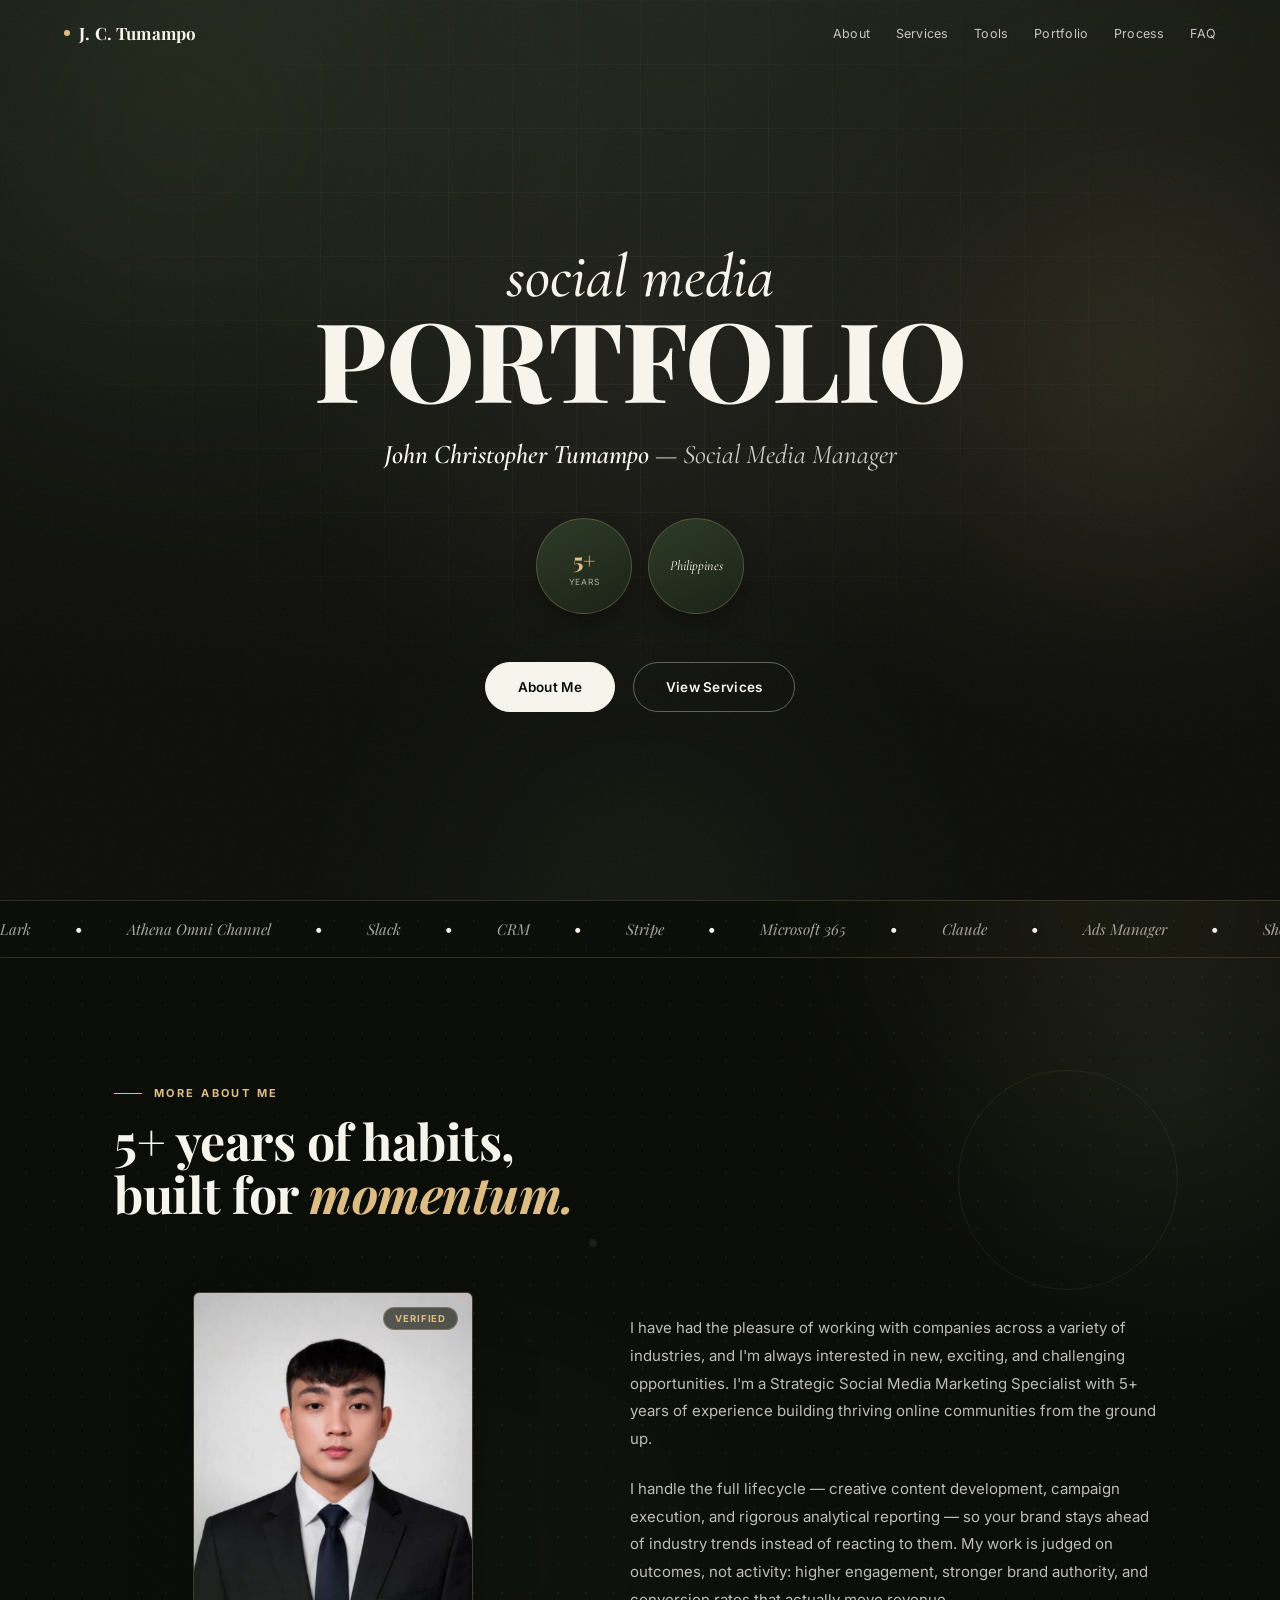
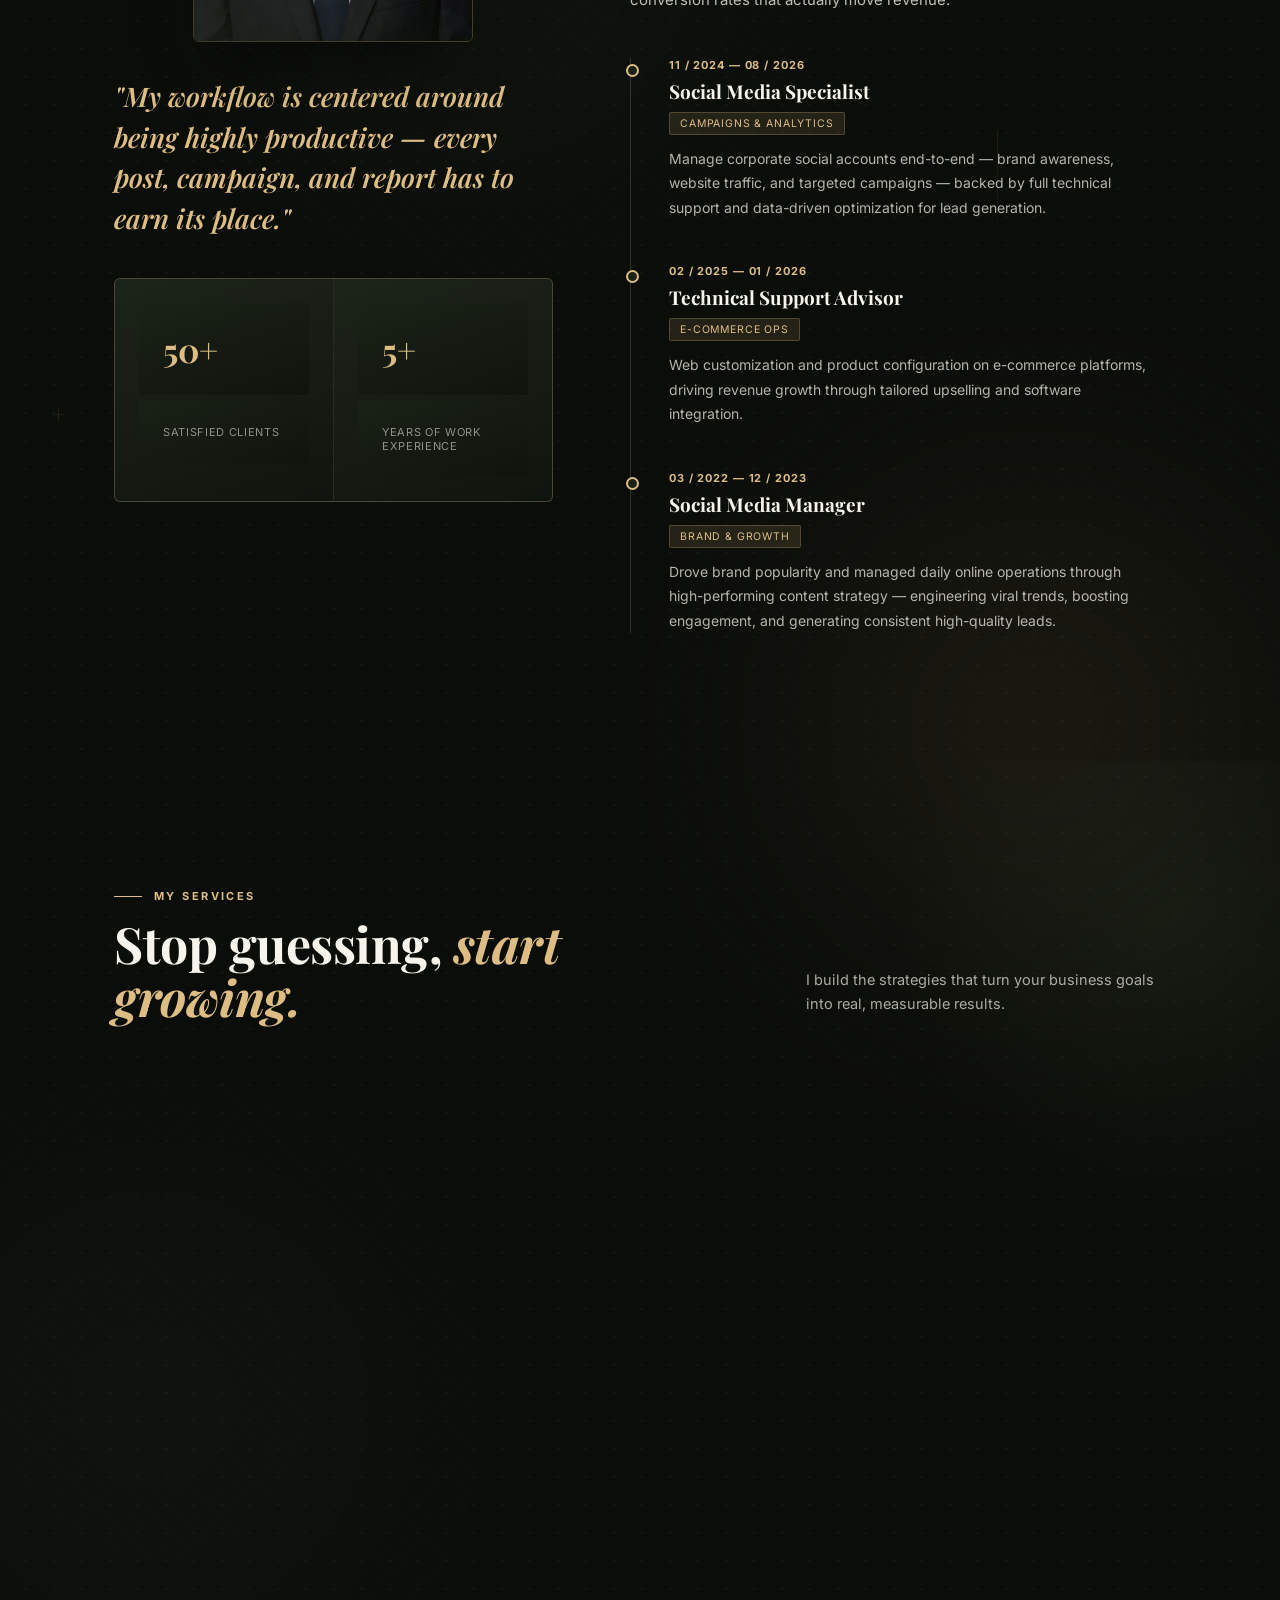
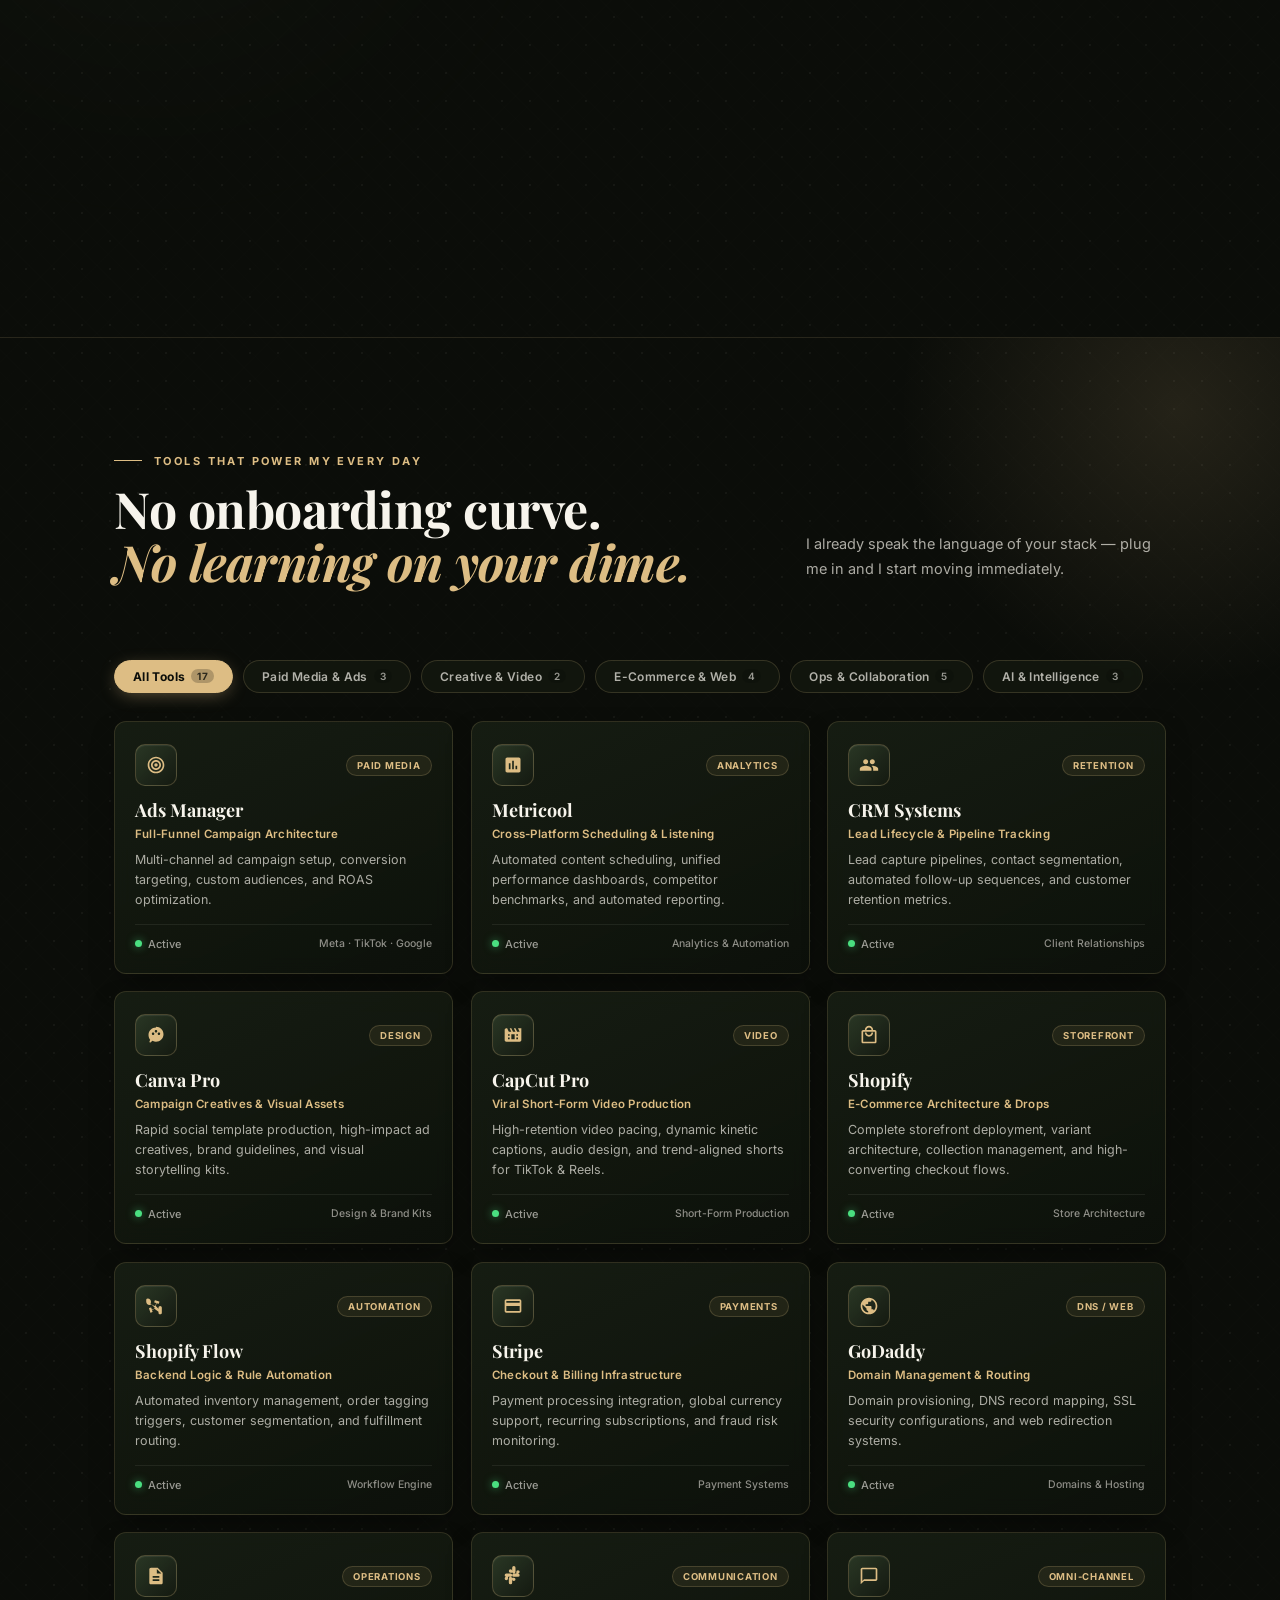
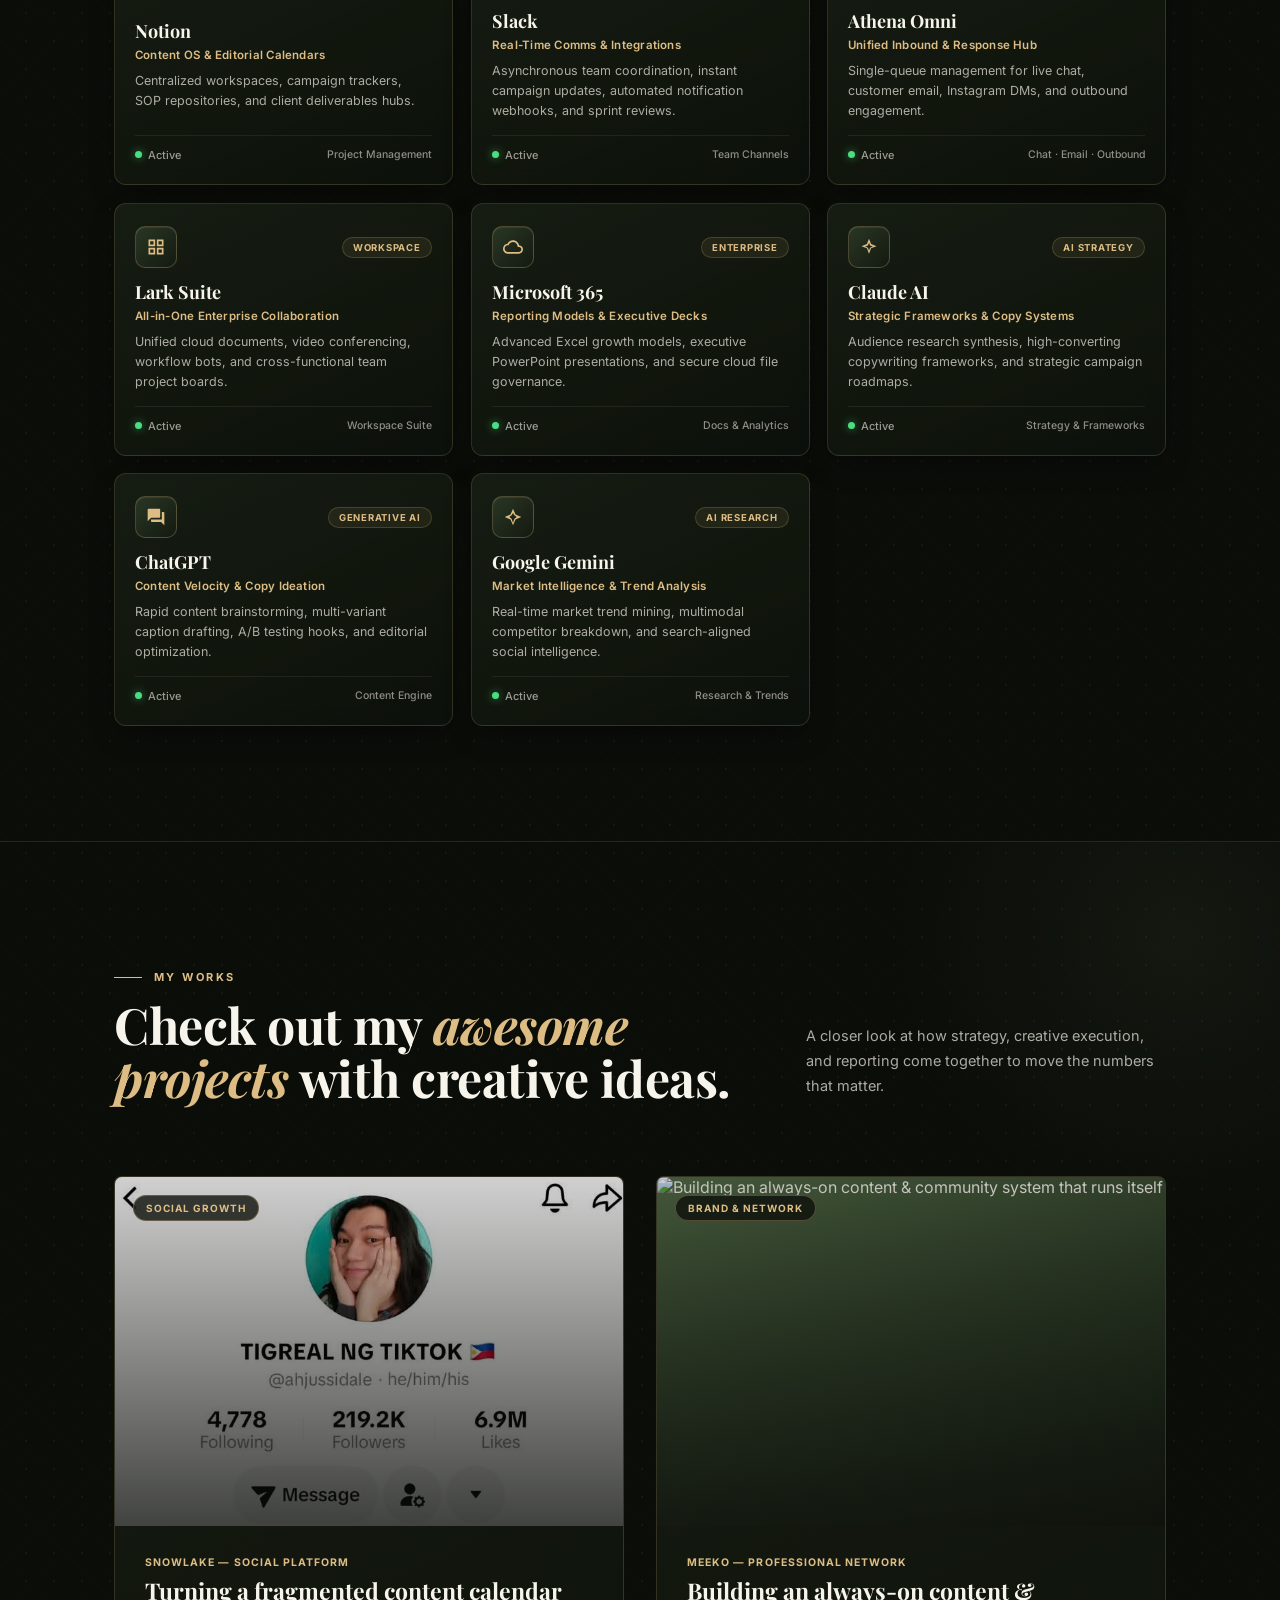
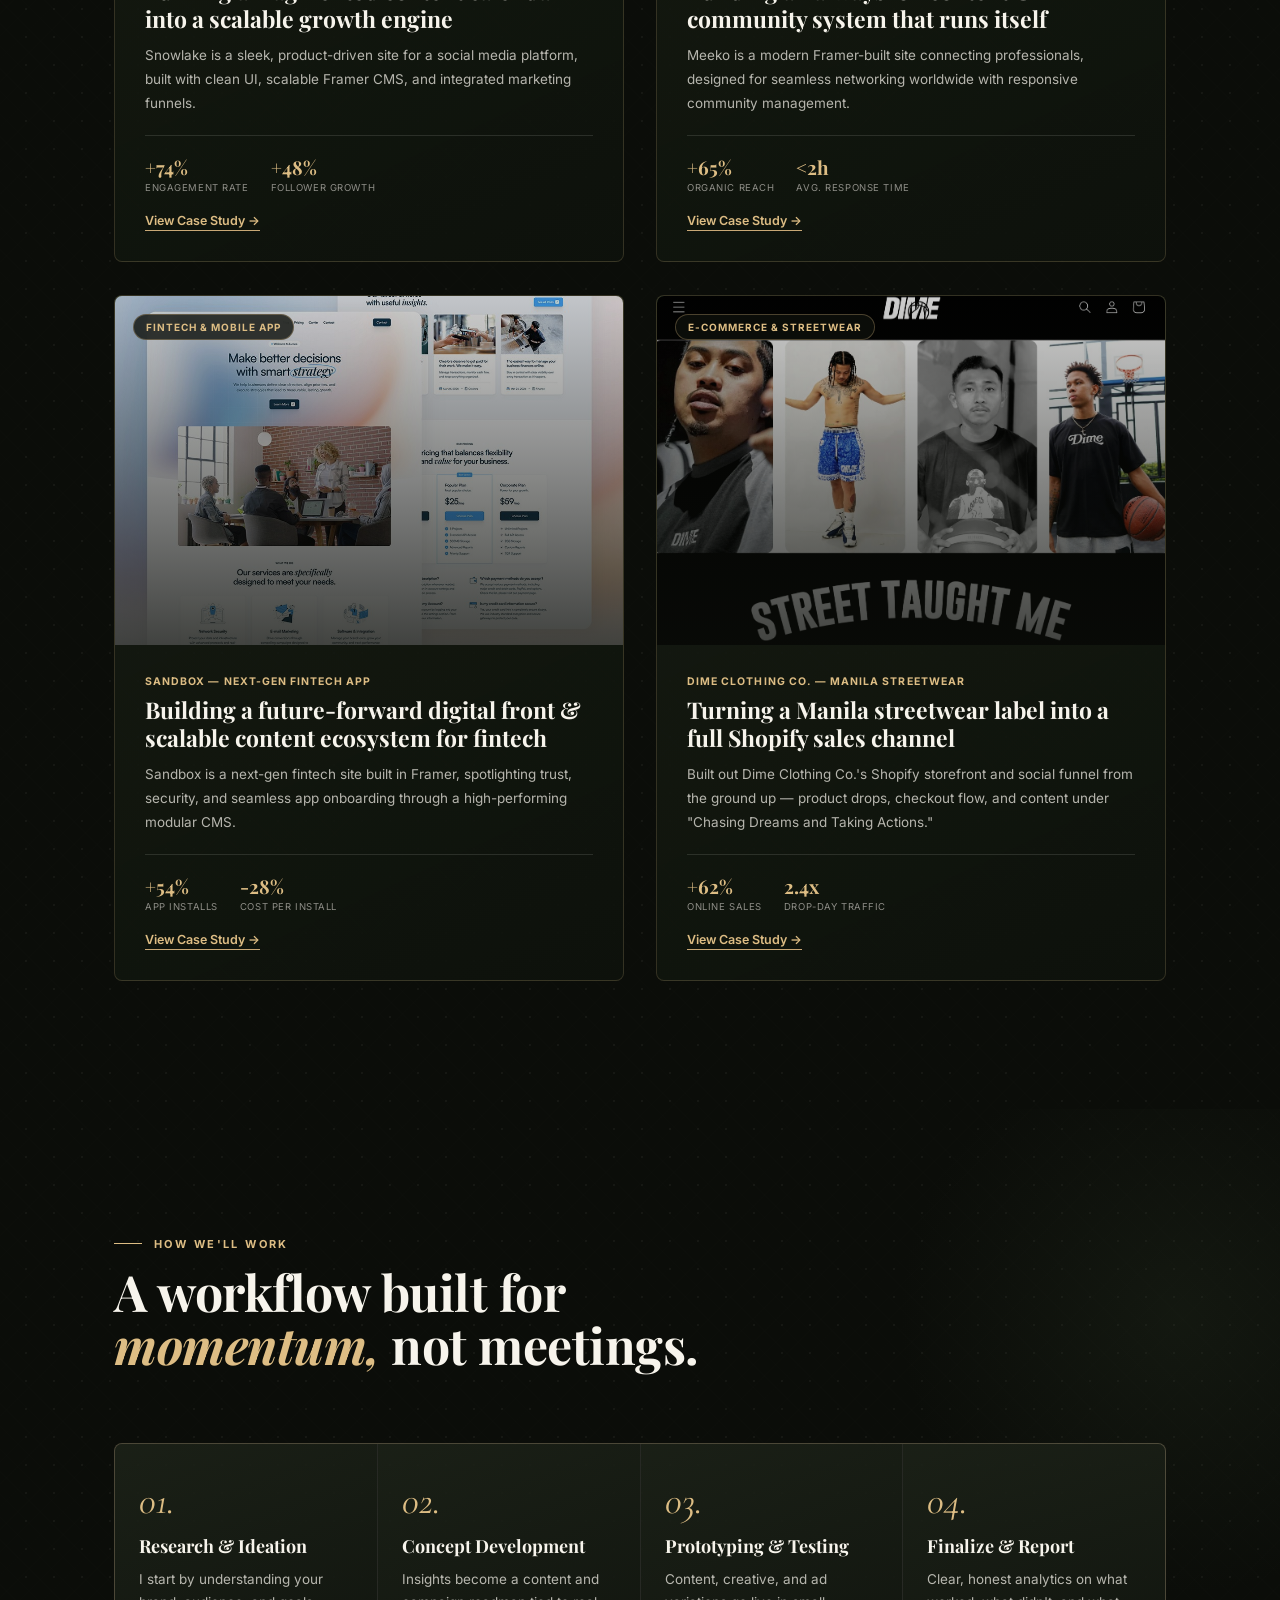
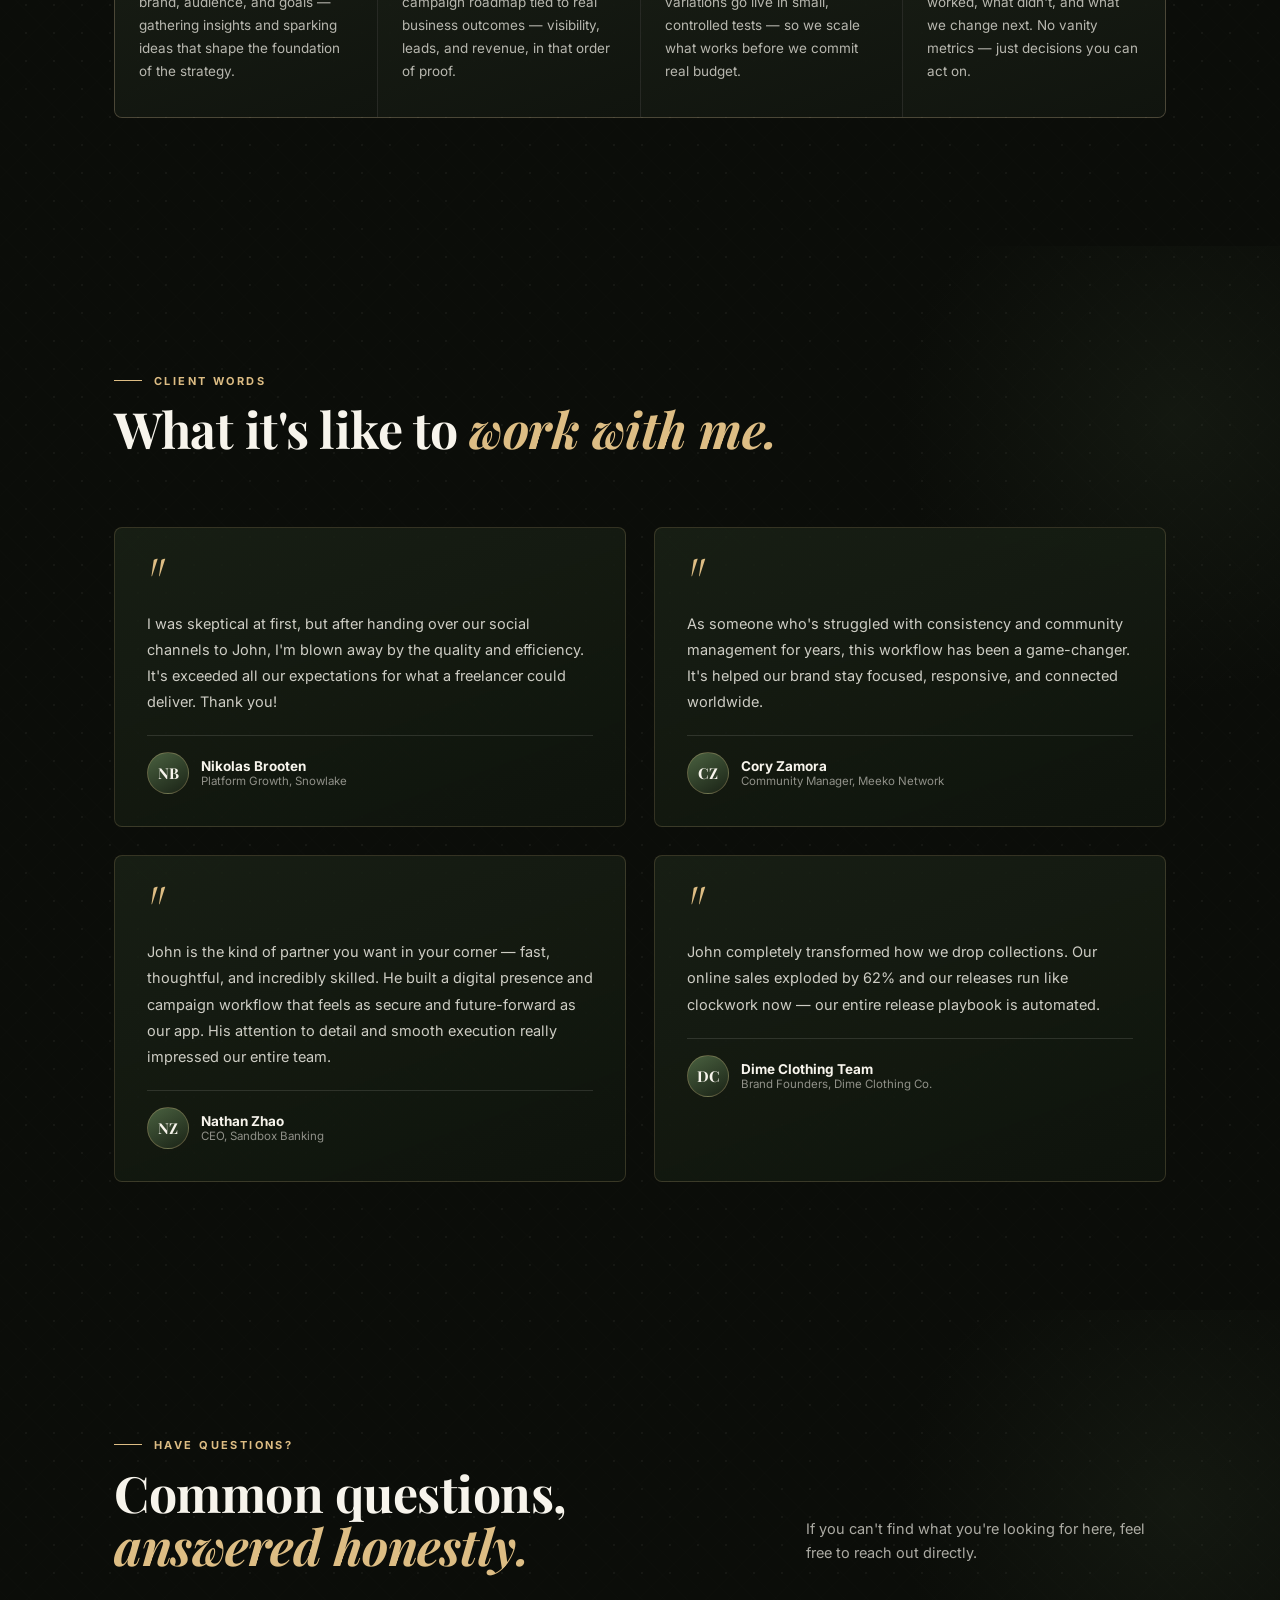
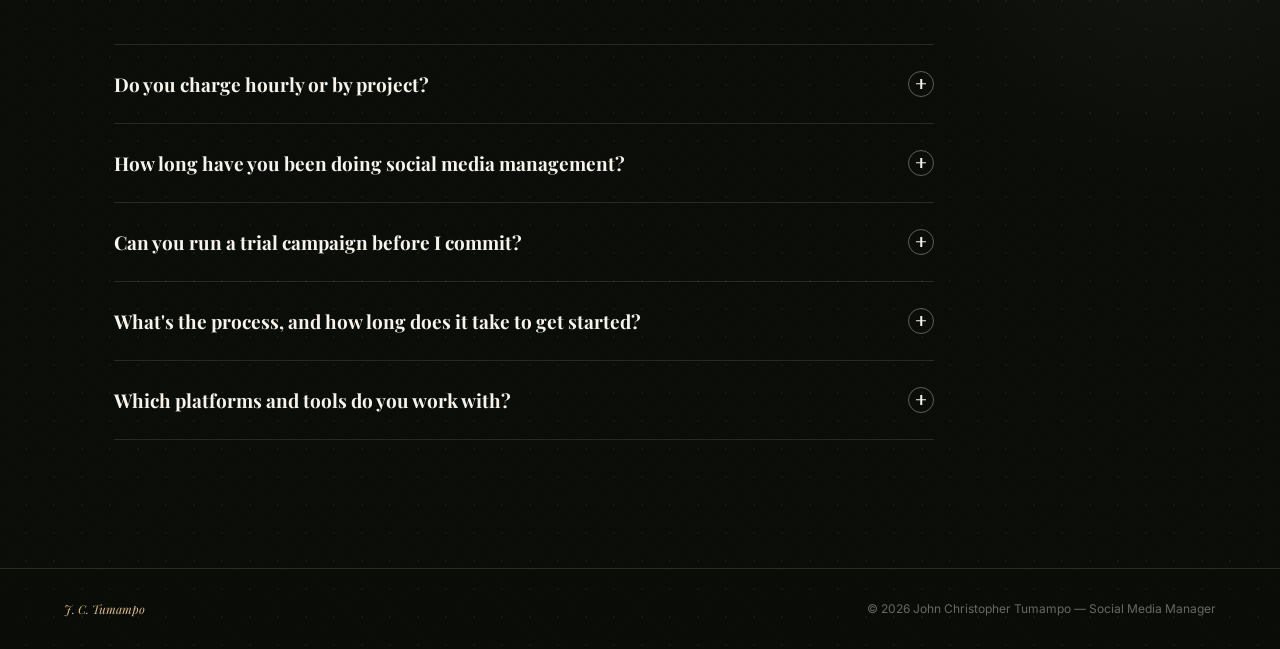
==== index1.html @ 8618cc08 "Create index1.html" ====
<!DOCTYPE html>
<html lang="en">
<head>
<meta charset="UTF-8">
<meta name="viewport" content="width=device-width, initial-scale=1.0">
<title>John Christopher Tumampo — Social Media Manager</title>
<meta name="description" content="John Christopher Tumampo — freelance Social Media Manager based in the Philippines. Strategy, growth systems, and campaign execution that turn attention into revenue.">
<link rel="preconnect" href="https://fonts.googleapis.com">
<link rel="preconnect" href="https://fonts.gstatic.com" crossorigin>
<link href="https://fonts.googleapis.com/css2?family=Playfair+Display:ital,wght@0,500;0,600;0,700;0,800;1,500;1,600&family=Inter:wght@400;500;600;700;800&family=Cormorant+Garamond:ital,wght@0,500;1,500&display=swap" rel="stylesheet">
<style>
:root{
  --ink:#0B0D09;
  --dark-base:#0B0D09;
  --dark-surface:#141812;
  --dark-card:rgba(24,30,20,.85);
  --moss:#4A6140;
  --moss-light:#68865B;
  --moss-deep:#1A2316;
  --paper:#0B0D09;
  --paper-white:#F7F4EC;
  --brass:#C9A876;
  --brass-bright:#DDBD84;
  --text-main:#F7F4EC;
  --text-muted:rgba(247,244,236,.76);
  --text-sub:rgba(247,244,236,.55);
  --line:rgba(247,244,236,.12);
  --line-lt:rgba(247,244,236,.18);
  --line-brass:rgba(221,189,132,.22);
  --display:'Playfair Display', serif;
  --script:'Cormorant Garamond', serif;
  --body:'Inter', sans-serif;
  --ease:cubic-bezier(.19,1,.22,1);
}
*{margin:0;padding:0;box-sizing:border-box}
html{scroll-behavior:smooth}
body{
  background:#0B0D09;
  color:var(--text-main);
  font-family:var(--body);
  -webkit-font-smoothing:antialiased;
  overflow-x:hidden;
  position:relative;
}
::selection{background:var(--brass-bright);color:var(--ink)}
img{max-width:100%;display:block}
a{color:inherit;text-decoration:none}
button{font-family:inherit}

@media (prefers-reduced-motion: reduce){
  *,*::before,*::after{animation-duration:.01ms!important;transition-duration:.01ms!important}
}

.wrap{max-width:1180px;margin:0 auto;padding:0 clamp(24px,5vw,64px)}

/* ============ global ambient background (unified dark atmosphere) ============ */
.bg-ambient{position:absolute;top:0;left:0;right:0;height:100%;z-index:0;pointer-events:none;overflow:hidden}
.bg-ambient .dotgrid{position:absolute;inset:-10%;
  background-image:radial-gradient(rgba(247,244,236,.14) 1.2px, transparent 1.2px);
  background-size:28px 28px;opacity:.32}
.bg-ambient .weave{position:absolute;inset:-10%;opacity:.22;
  background-image:repeating-linear-gradient(45deg, rgba(247,244,236,.025) 0px, rgba(247,244,236,.025) 1px, transparent 1px, transparent 16px),
    repeating-linear-gradient(-45deg, rgba(247,244,236,.02) 0px, rgba(247,244,236,.02) 1px, transparent 1px, transparent 16px)}
.bg-ambient .blob{position:absolute;border-radius:50%;filter:blur(110px);opacity:.42}
.bg-ambient .blob-1{width:56vw;height:56vw;left:-16vw;top:6vh;background:radial-gradient(circle, rgba(58,74,50,.55), transparent 70%);
  animation:bgDrift1 34s ease-in-out infinite}
.bg-ambient .blob-2{width:50vw;height:50vw;right:-14vw;top:65vh;background:radial-gradient(circle, rgba(201,168,118,.3), transparent 70%);
  animation:bgDrift2 40s ease-in-out infinite}
.bg-ambient .blob-3{width:46vw;height:46vw;left:15vw;top:140vh;background:radial-gradient(circle, rgba(58,74,50,.45), transparent 70%);
  animation:bgDrift3 36s ease-in-out infinite}
.bg-ambient .blob-4{width:54vw;height:54vw;right:-8vw;top:220vh;background:radial-gradient(circle, rgba(201,168,118,.28), transparent 70%);
  animation:bgDrift1 38s ease-in-out infinite reverse}
.bg-ambient .blob-5{width:48vw;height:48vw;left:-12vw;top:300vh;background:radial-gradient(circle, rgba(58,74,50,.45), transparent 70%);
  animation:bgDrift2 44s ease-in-out infinite}
@keyframes bgDrift1{0%,100%{transform:translate(0,0) scale(1)}50%{transform:translate(5vw,4vh) scale(1.1)}}
@keyframes bgDrift2{0%,100%{transform:translate(0,0) scale(1)}50%{transform:translate(-4vw,-5vh) scale(1.08)}}
@keyframes bgDrift3{0%,100%{transform:translate(0,0) scale(1)}50%{transform:translate(4vw,-4vh) scale(1.12)}}

/* ============ texture layer ============ */
.grain{position:fixed;inset:0;pointer-events:none;z-index:200;opacity:.04;mix-blend-mode:overlay;
  background-image:url("data:image/svg+xml,%3Csvg xmlns='http://www.w3.org/2000/svg' width='120' height='120'%3E%3Cfilter id='n'%3E%3CfeTurbulence type='fractalNoise' baseFrequency='0.85' numOctaves='2' stitchTiles='stitch'/%3E%3C/filter%3E%3Crect width='100%25' height='100%25' filter='url(%23n)'/%3E%3C/svg%3E")}

/* ============ nav ============ */
.nav{position:fixed;top:0;left:0;right:0;z-index:100;
  display:flex;align-items:center;justify-content:space-between;
  padding:22px clamp(24px,5vw,64px);
  transition:background .4s var(--ease),border-color .4s var(--ease), backdrop-filter .4s, color .4s var(--ease);
  border-bottom:1px solid transparent;color:var(--paper-white)
}
.nav.scrolled{background:rgba(11,13,9,.88);backdrop-filter:blur(16px);-webkit-backdrop-filter:blur(16px);
  border-bottom:1px solid rgba(247,244,236,.1);color:var(--paper-white)}
.nav-mark{font-family:var(--display);font-weight:700;font-size:17px;letter-spacing:.01em;display:flex;align-items:center;gap:9px}
.nav-mark .dot{width:6px;height:6px;border-radius:50%;background:var(--brass-bright);transition:background .4s var(--ease)}
.nav.scrolled .nav-mark .dot{background:var(--brass-bright)}
.nav-links{display:flex;align-items:center;gap:clamp(14px,2vw,28px)}
.nav-links a{font-size:12.5px;letter-spacing:.02em;color:inherit;opacity:.78;transition:all .25s;white-space:nowrap}
.nav-links a:hover{opacity:1;color:var(--brass-bright)}
.nav-cta{border:1px solid var(--brass-bright);padding:9px 20px;border-radius:999px;font-size:12.5px;font-weight:600;
  letter-spacing:.03em;color:var(--brass-bright);transition:all .3s var(--ease)}
.nav-cta:hover{background:var(--brass-bright);color:var(--ink)}
.nav-toggle{display:none}
@media (max-width:1080px){
  .nav-links{position:fixed;top:0;right:0;bottom:0;width:min(78vw,320px);background:rgba(14,18,13,.98);backdrop-filter:blur(18px);
    flex-direction:column;align-items:flex-start;justify-content:center;gap:24px;padding:0 40px;
    transform:translateX(100%);transition:transform .45s var(--ease);z-index:99;border-left:1px solid rgba(221,189,132,.2)}
  .nav-links.open{transform:translateX(0)}
  .nav-links a{color:var(--paper-white)!important;opacity:.82;font-size:16px}
  .nav-links .nav-cta{border-color:var(--brass-bright);color:var(--brass-bright)!important;order:99}
  .nav-toggle{display:flex;flex-direction:column;gap:5px;cursor:pointer;z-index:101;padding:6px}
  .nav-toggle span{width:22px;height:1.5px;background:currentColor;transition:all .3s}
  .nav-toggle.open span:nth-child(1){transform:translateY(6.5px) rotate(45deg)}
  .nav-toggle.open span:nth-child(2){opacity:0}
  .nav-toggle.open span:nth-child(3){transform:translateY(-6.5px) rotate(-45deg)}
}

/* ============ availability chip ============ */
.avail-chip{display:inline-flex;align-items:center;gap:9px;font-size:10.5px;font-weight:700;
  letter-spacing:.14em;text-transform:uppercase;color:var(--brass-bright);background:rgba(221,189,132,.12);
  padding:8px 16px;border-radius:999px;border:1px solid rgba(221,189,132,.25)}
.avail-chip .pulse{width:7px;height:7px;border-radius:50%;background:var(--brass-bright);position:relative}
.avail-chip .pulse::after{content:"";position:absolute;inset:-4px;border-radius:50%;border:1px solid var(--brass-bright);
  animation:pulse 2s ease-out infinite}
@keyframes pulse{0%{transform:scale(.5);opacity:1}100%{transform:scale(1.8);opacity:0}}

/* ============ hero — dark, ambient, centered ============ */
.hero{position:relative;min-height:100svh;display:flex;flex-direction:column;align-items:center;justify-content:center;
  padding:150px clamp(20px,5vw,64px) 90px;overflow:hidden;
  background:radial-gradient(ellipse 140% 90% at 50% -10%, #22271c 0%, #14160f 42%, #0B0C08 100%);
  text-align:center;isolation:isolate}

/* animated smoke/grain layers */
.hero-fx{position:absolute;inset:0;z-index:0;pointer-events:none;overflow:hidden}
.hero-fx .smoke{position:absolute;border-radius:50%;filter:blur(70px);opacity:.55;mix-blend-mode:screen}
.hero-fx .smoke-1{width:56vw;height:56vw;left:-14vw;top:-18vw;background:radial-gradient(circle,rgba(58,74,50,.55),transparent 70%);
  animation:drift1 26s ease-in-out infinite}
.hero-fx .smoke-2{width:46vw;height:46vw;right:-12vw;top:6vw;background:radial-gradient(circle,rgba(201,168,118,.28),transparent 70%);
  animation:drift2 32s ease-in-out infinite}
.hero-fx .smoke-3{width:40vw;height:40vw;left:30vw;bottom:-20vw;background:radial-gradient(circle,rgba(58,74,50,.4),transparent 70%);
  animation:drift3 22s ease-in-out infinite}
@keyframes drift1{0%,100%{transform:translate(0,0) scale(1)}50%{transform:translate(6vw,4vw) scale(1.12)}}
@keyframes drift2{0%,100%{transform:translate(0,0) scale(1)}50%{transform:translate(-5vw,5vw) scale(1.08)}}
@keyframes drift3{0%,100%{transform:translate(0,0) scale(1)}50%{transform:translate(3vw,-3vw) scale(1.1)}}
.hero-fx .grid-fade{position:absolute;inset:0;
  background-image:linear-gradient(rgba(247,244,236,.035) 1px,transparent 1px),linear-gradient(90deg,rgba(247,244,236,.035) 1px,transparent 1px);
  background-size:64px 64px;
  mask-image:radial-gradient(ellipse 70% 60% at 50% 35%, #000 30%, transparent 75%)}
.hero-fx .spot{position:absolute;width:900px;height:900px;left:50%;top:38%;transform:translate(-50%,-50%);
  background:radial-gradient(circle, rgba(247,244,236,.05), transparent 60%);pointer-events:none}
.hero-fx .noise{position:absolute;inset:0;opacity:.05;mix-blend-mode:overlay;
  background-image:url("data:image/svg+xml,%3Csvg xmlns='http://www.w3.org/2000/svg' width='120' height='120'%3E%3Cfilter id='n'%3E%3CfeTurbulence type='fractalNoise' baseFrequency='0.85' numOctaves='2' stitchTiles='stitch'/%3E%3C/filter%3E%3Crect width='100%25' height='100%25' filter='url(%23n)'/%3E%3C/svg%3E")}

/* floating particles */
.hero-particle{position:absolute;border-radius:50%;background:var(--brass-bright);pointer-events:none;opacity:0}
@keyframes floatUp{
  0%{transform:translateY(0) translateX(0);opacity:0}
  10%{opacity:.7}
  90%{opacity:.4}
  100%{transform:translateY(-120px) translateX(var(--dx,20px));opacity:0}
}

.hero h1{position:relative;z-index:3;font-family:var(--display);font-weight:800;line-height:.94;letter-spacing:-.015em;
  font-size:clamp(46px,8.6vw,118px);margin-top:0;color:var(--paper-white);
  opacity:0;animation:rise .9s var(--ease) forwards .1s}
.hero h1 .script{display:block;font-style:italic;font-family:var(--script);font-weight:500;font-size:.56em;
  color:var(--paper-white);letter-spacing:0}
.hero h1 .lit{color:var(--brass-bright)}

.hero-lede{position:relative;z-index:3;margin-top:26px;font-family:var(--script);font-style:italic;
  font-size:clamp(19px,2.3vw,27px);line-height:1.4;color:rgba(247,244,236,.82);
  max-width:640px;opacity:0;animation:rise .9s var(--ease) forwards .26s}
.hero-lede b{font-style:italic;font-weight:600;color:var(--paper-white)}

.hero-stats-row{position:relative;z-index:3;display:flex;align-items:center;justify-content:center;gap:16px;
  margin-top:44px;flex-wrap:wrap;opacity:0;animation:rise .9s var(--ease) forwards .4s}
.hero-stat-circle{width:96px;height:96px;border-radius:50%;background:linear-gradient(155deg, #2D3A27, #1A2316);
  display:flex;flex-direction:column;align-items:center;justify-content:center;flex-shrink:0;
  box-shadow:0 12px 30px -10px rgba(0,0,0,.6);border:1px solid rgba(221,189,132,.25);transition:transform .4s var(--ease);cursor:default}
.hero-stat-circle:hover{transform:translateY(-6px) scale(1.04);border-color:var(--brass-bright)}
.hero-stat-circle .num{font-family:var(--display);font-weight:800;font-size:22px;color:var(--brass-bright)}
.hero-stat-circle .lbl{font-size:8.5px;letter-spacing:.08em;text-transform:uppercase;color:rgba(247,244,236,.65);margin-top:2px}
.hero-stat-circle.script{background:linear-gradient(155deg, #2D3A27, #1A2316);font-family:var(--script);
  font-style:italic;font-size:14px;color:var(--paper-white);padding:8px}

.hero-actions{position:relative;z-index:3;margin-top:48px;display:flex;align-items:center;gap:18px;flex-wrap:wrap;justify-content:center;
  opacity:0;animation:rise .9s var(--ease) forwards .52s}
.hero-actions .btn-solid{background:var(--paper-white);color:var(--ink);border-color:var(--paper-white);
  border-radius:999px;padding:16px 32px}
.hero-actions .btn-solid:hover{background:transparent;color:var(--paper-white);border-color:rgba(247,244,236,.6)}
.hero-actions .btn-outline{border:1px solid rgba(247,244,236,.35);color:var(--paper-white);border-radius:999px;
  padding:16px 32px;font-size:13.5px;font-weight:600;letter-spacing:.02em;transition:all .35s var(--ease)}
.hero-actions .btn-outline:hover{border-color:var(--brass-bright);color:var(--brass-bright);background:rgba(221,189,132,.08)}

.scroll-cue{position:absolute;bottom:28px;left:50%;transform:translateX(-50%);z-index:3;
  display:flex;flex-direction:column;align-items:center;gap:10px;opacity:0;animation:fadeIn 1s var(--ease) forwards 1.1s}
.scroll-cue span{font-size:9.5px;letter-spacing:.18em;text-transform:uppercase;color:rgba(247,244,236,.5)}
.scroll-cue .line{width:1px;height:34px;background:linear-gradient(rgba(247,244,236,.5),transparent);position:relative;overflow:hidden}
.scroll-cue .line::after{content:"";position:absolute;top:-100%;left:0;width:100%;height:100%;background:var(--brass-bright);
  animation:scrollLine 2.2s ease-in-out infinite}
@keyframes scrollLine{0%{top:-100%}60%{top:100%}100%{top:100%}}

.btn-solid{background:var(--paper-white);color:var(--ink);padding:15px 30px;border-radius:999px;
  font-size:13.5px;font-weight:600;letter-spacing:.02em;transition:all .35s var(--ease);
  display:inline-flex;align-items:center;gap:10px;border:1px solid var(--paper-white);cursor:pointer}
.btn-solid:hover{background:transparent;color:var(--paper-white)}
.btn-text{font-size:13.5px;font-weight:600;letter-spacing:.02em;display:inline-flex;align-items:center;gap:8px;
  border-bottom:1px solid var(--brass-bright);color:var(--paper-white);padding-bottom:3px;transition:opacity .3s}
.btn-text:hover{opacity:.7}

@keyframes rise{to{opacity:1;transform:none}}
.hero-lede,.hero-stats-row,.hero-actions{transform:translateY(18px)}
.hero h1{transform:translateY(24px)}
@keyframes fadeIn{to{opacity:1}}

@media (max-width:640px){
  .hero-stat-circle{width:78px;height:78px}
}

/* ============ marquee tools strip ============ */
.marquee-strip{background:rgba(12,15,10,.95);color:var(--paper-white);padding:18px 0;overflow:hidden;
  border-top:1px solid rgba(221,189,132,.18);border-bottom:1px solid rgba(221,189,132,.18)}
.marquee-track{display:flex;width:max-content;animation:scroll 38s linear infinite;gap:0}
.marquee-track:hover{animation-play-state:paused}
.marquee-seg{display:flex;align-items:center;gap:44px;padding-right:44px}
.marquee-seg span{font-family:var(--display);font-style:italic;font-size:15px;color:rgba(247,244,236,.65);
  white-space:nowrap;display:flex;align-items:center;gap:44px}
.marquee-seg span b{font-style:normal;font-weight:700;color:var(--brass-bright);font-family:var(--body);
  font-size:11.5px;letter-spacing:.1em;text-transform:uppercase}
@keyframes scroll{to{transform:translateX(-50%)}}

/* ============ section scaffolding ============ */
section{position:relative;padding:clamp(80px,10vw,140px) 0;overflow:hidden}
section::before{content:"";position:absolute;width:44vw;height:44vw;border-radius:50%;pointer-events:none;
  background:radial-gradient(circle, rgba(58,74,50,.18), transparent 70%);z-index:0;
  top:-10%;right:-14%;animation:sectionDrift 30s ease-in-out infinite}
section.toolkit::before{background:radial-gradient(circle, rgba(221,189,132,.12), transparent 70%)}
@keyframes sectionDrift{0%,100%{transform:translate(0,0)}50%{transform:translate(-4%,5%)}}
section > .wrap{position:relative;z-index:1}
.sec-head{display:flex;align-items:flex-end;justify-content:space-between;gap:24px;margin-bottom:clamp(48px,6vw,72px);
  flex-wrap:wrap}
.sec-eyebrow{display:flex;align-items:center;gap:12px;font-size:11px;font-weight:700;letter-spacing:.22em;
  text-transform:uppercase;color:var(--brass-bright)}
.sec-eyebrow::before{content:"";width:28px;height:1px;background:var(--brass-bright);transition:width .5s var(--ease)}
.sec-head:hover .sec-eyebrow::before{width:44px}
.sec-title{font-family:var(--display);font-weight:700;font-size:clamp(30px,4vw,50px);line-height:1.06;
  letter-spacing:-.01em;margin-top:14px;max-width:640px;color:var(--paper-white)}
.sec-title em{font-style:italic;color:var(--brass-bright)}
.sec-sub{max-width:360px;font-size:14.5px;line-height:1.7;color:rgba(247,244,236,.68);padding-bottom:6px}

.reveal{opacity:0;transform:translateY(28px);transition:opacity .8s var(--ease),transform .8s var(--ease)}
.reveal.on{opacity:1;transform:none}

/* ============ about ============ */
.about{background:transparent;position:relative;overflow:hidden}
.about-fx{position:absolute;inset:0;z-index:0;pointer-events:none;overflow:hidden}
.af{position:absolute;opacity:.35}
.af-ring{width:220px;height:220px;border-radius:50%;border:1px solid rgba(221,189,132,.25);
  top:8%;right:8%;animation:afDrift1 24s ease-in-out infinite}
.af-plus{top:74%;left:4%;font-family:var(--display);font-size:26px;font-weight:700;color:rgba(221,189,132,.35);
  animation:afDrift2 18s ease-in-out infinite}
.af-dot{width:8px;height:8px;border-radius:50%;background:rgba(221,189,132,.3);
  top:20%;left:46%;animation:afDrift3 20s ease-in-out infinite}
.af-line{width:1px;height:120px;background:linear-gradient(rgba(221,189,132,.3), transparent);
  top:55%;right:22%;animation:afDrift1 26s ease-in-out infinite reverse}
@keyframes afDrift1{0%,100%{transform:translate(0,0) rotate(0deg)}50%{transform:translate(-14px,16px) rotate(6deg)}}
@keyframes afDrift2{0%,100%{transform:translate(0,0)}50%{transform:translate(10px,-14px)}}
@keyframes afDrift3{0%,100%{transform:translate(0,0) scale(1)}50%{transform:translate(-10px,10px) scale(1.4)}}
@media (max-width:820px){.af-ring{width:140px;height:140px}}
.about-grid{display:grid;grid-template-columns:.9fr 1.1fr;gap:clamp(40px,6vw,90px);align-items:start;position:relative;z-index:1}
.about-photo{position:relative;width:100%;max-width:280px;aspect-ratio:4/5;border-radius:6px;overflow:hidden;
  margin:0 auto 34px auto;box-shadow:0 30px 60px -24px rgba(0,0,0,.6);border:1px solid rgba(221,189,132,.25)}
.about-photo img{width:100%;height:100%;object-fit:cover;object-position:center;display:block;filter:grayscale(.04) contrast(1.04);
  transition:transform .6s var(--ease),filter .6s var(--ease)}
.about-photo:hover img{transform:scale(1.04);filter:grayscale(0) contrast(1.06)}
.about-photo::after{content:"";position:absolute;inset:0;pointer-events:none;
  background:linear-gradient(200deg, transparent 60%, rgba(58,74,50,.35) 100%)}
.about-photo::before{content:"Verified";position:absolute;top:14px;right:14px;z-index:2;font-size:9.5px;
  letter-spacing:.1em;text-transform:uppercase;font-weight:700;color:var(--brass-bright);
  background:rgba(18,20,15,.65);backdrop-filter:blur(6px);padding:5px 11px;border-radius:999px;
  border:1px solid rgba(221,189,132,.3)}
.about-lead{font-family:var(--display);font-weight:600;font-style:italic;font-size:clamp(21px,2.2vw,27px);
  line-height:1.5;color:var(--brass-bright)}
.about-body{margin-top:22px;font-size:15px;line-height:1.85;color:rgba(247,244,236,.76)}
.about-stats{display:grid;grid-template-columns:1fr 1fr;gap:1px;background:rgba(247,244,236,.12);margin-top:40px;
  border:1px solid rgba(221,189,132,.2);border-radius:6px;overflow:hidden}
.about-stats div{background:linear-gradient(160deg, rgba(26,34,22,.8), rgba(15,19,13,.95));padding:24px;transition:all .35s var(--ease)}
.about-stats div:hover{background:rgba(35,46,30,.95);transform:translateY(-2px)}
.about-stats .num{font-family:var(--display);font-size:clamp(26px,2.6vw,34px);font-weight:700;color:var(--brass-bright)}
.about-stats .lbl{margin-top:6px;font-size:11px;letter-spacing:.06em;text-transform:uppercase;color:rgba(247,244,236,.55)}

.timeline{border-left:1px solid rgba(247,244,236,.15);padding-left:clamp(24px,3vw,40px);display:flex;flex-direction:column;gap:0}
.tl-item{position:relative;padding-bottom:clamp(32px,4vw,44px)}
.tl-item:last-child{padding-bottom:0}
.tl-item::before{content:"";position:absolute;left:calc(-1 * clamp(24px,3vw,40px) - 5px);top:6px;
  width:9px;height:9px;border-radius:50%;background:var(--moss-deep);border:2px solid var(--brass-bright)}
.tl-dates{font-family:var(--body);font-size:11px;letter-spacing:.08em;text-transform:uppercase;color:var(--brass-bright);font-weight:700}
.tl-role{font-family:var(--display);font-weight:700;font-size:19px;margin-top:6px;color:var(--paper-white)}
.tl-tag{display:inline-block;margin-top:8px;font-size:10.5px;letter-spacing:.08em;text-transform:uppercase;
  color:var(--brass-bright);background:rgba(221,189,132,.12);border:1px solid rgba(221,189,132,.25);padding:4px 10px;border-radius:2px}
.tl-desc{margin-top:12px;font-size:14px;line-height:1.75;color:rgba(247,244,236,.72);max-width:480px}

/* ============ services — capability index ============ */
.services{background:transparent}
.svc-list{display:flex;flex-direction:column;border-top:1px solid rgba(247,244,236,.12)}
.svc-row{display:grid;grid-template-columns:80px 1.1fr 1.5fr;gap:32px;padding:clamp(28px,3.4vw,40px) 0;
  border-bottom:1px solid rgba(247,244,236,.12);align-items:start;transition:padding-left .5s var(--ease),background .5s var(--ease)}
.svc-row:hover{padding-left:14px;background:rgba(221,189,132,.04)}
.svc-idx{font-family:var(--display);font-weight:700;font-size:15px;color:var(--brass-bright);padding-top:4px}
.svc-name{font-family:var(--display);font-weight:700;font-size:clamp(22px,2.4vw,29px);line-height:1.15;color:var(--paper-white)}
.svc-name span{display:block;font-style:italic;font-family:var(--script);color:var(--brass-bright);font-size:1.1em;margin-top:2px}
.svc-desc{font-size:14.5px;line-height:1.8;color:rgba(247,244,236,.72);padding-top:6px}
@media (max-width:760px){
  .svc-row{grid-template-columns:40px 1fr;grid-template-areas:"idx name" "desc desc"}
  .svc-idx{grid-area:idx}.svc-name{grid-area:name}.svc-desc{grid-area:desc;margin-top:14px;padding-top:0}
}

/* ============ tools / stack showcase ============ */
.toolkit{background:transparent;position:relative;padding:clamp(80px,9vw,130px) 0;border-top:1px solid rgba(221,189,132,.14);border-bottom:1px solid rgba(221,189,132,.14)}
.toolkit .sec-eyebrow{color:var(--brass-bright)}
.toolkit .sec-eyebrow::before{background:var(--brass-bright)}
.toolkit .sec-title{color:var(--paper-white)}
.toolkit .sec-sub{color:rgba(247,244,236,.68)}

.tool-filter-bar{display:flex;flex-wrap:wrap;gap:10px;margin:32px 0 28px 0;align-items:center}
.tool-filter-btn{padding:8px 18px;border-radius:999px;font-size:12px;font-weight:600;letter-spacing:.03em;
  background:rgba(20,26,17,.7);backdrop-filter:blur(6px);-webkit-backdrop-filter:blur(6px);
  color:rgba(247,244,236,.7);border:1px solid rgba(221,189,132,.18);cursor:pointer;
  transition:all .3s var(--ease);display:inline-flex;align-items:center;gap:6px}
.tool-filter-btn:hover{color:var(--paper-white);border-color:var(--brass-bright);background:rgba(35,46,30,.8);transform:translateY(-1px)}
.tool-filter-btn.active{background:var(--brass-bright);color:var(--ink);border-color:var(--brass-bright);font-weight:700;box-shadow:0 4px 18px -4px rgba(221,189,132,.45)}
.tool-filter-btn .filter-count{font-size:10px;opacity:.85;padding:1px 6px;border-radius:999px;background:rgba(0,0,0,.15)}
.tool-filter-btn.active .filter-count{background:rgba(0,0,0,.25);color:var(--ink)}

.tool-grid{display:grid;grid-template-columns:repeat(auto-fill,minmax(270px,1fr));gap:18px}
.tool-card{background:linear-gradient(155deg, rgba(24,32,20,.85) 0%, rgba(13,17,11,.94) 100%);
  border:1px solid rgba(221,189,132,.16);border-radius:12px;padding:22px 20px;display:flex;flex-direction:column;
  justify-content:space-between;gap:14px;position:relative;overflow:hidden;
  box-shadow:0 12px 30px -10px rgba(0,0,0,.5);backdrop-filter:blur(10px);-webkit-backdrop-filter:blur(10px);
  transition:transform .35s var(--ease),border-color .35s var(--ease),box-shadow .35s var(--ease),opacity .35s var(--ease);will-change:transform}
.tool-card:hover{transform:translateY(-5px);border-color:rgba(221,189,132,.45);box-shadow:0 20px 40px -12px rgba(0,0,0,.7),0 0 20px rgba(221,189,132,.08)}
.tool-card::before{content:"";position:absolute;inset:0;pointer-events:none;opacity:0;transition:opacity .4s var(--ease);
  background:radial-gradient(220px circle at var(--mx,50%) var(--my,50%), rgba(221,189,132,.12), transparent 70%)}
.tool-card:hover::before{opacity:1}

.tool-card-head{display:flex;align-items:center;justify-content:space-between;gap:12px}
.tool-icon-box{width:42px;height:42px;border-radius:10px;display:flex;align-items:center;justify-content:center;
  background:linear-gradient(135deg, rgba(45,58,39,.9), rgba(20,26,17,.95));
  border:1px solid rgba(221,189,132,.25);color:var(--brass-bright);flex-shrink:0;box-shadow:inset 0 1px 1px rgba(255,255,255,.08)}
.tool-icon-box svg{width:20px;height:20px;fill:currentColor}
.tool-cat-pill{font-size:9.5px;letter-spacing:.08em;text-transform:uppercase;font-weight:700;
  color:var(--brass-bright);background:rgba(221,189,132,.08);padding:4px 10px;border-radius:999px;
  border:1px solid rgba(221,189,132,.2);white-space:nowrap}

.tool-card-body{display:flex;flex-direction:column;gap:5px}
.tool-name{font-family:var(--display);font-weight:700;font-size:18px;line-height:1.2;color:var(--paper-white)}
.tool-role{font-size:11.5px;font-weight:600;color:var(--brass-bright);letter-spacing:.02em}
.tool-desc{font-size:12.5px;line-height:1.6;color:rgba(247,244,236,.68);margin-top:4px}

.tool-card-foot{display:flex;align-items:center;justify-content:space-between;gap:10px;padding-top:12px;
  border-top:1px solid rgba(247,244,236,.07);font-size:11px}
.tool-status{display:inline-flex;align-items:center;gap:6px;color:rgba(247,244,236,.6);font-size:11px;font-weight:500}
.tool-pulse-dot{width:7px;height:7px;border-radius:50%;background:#4ADE80;box-shadow:0 0 8px rgba(74,222,128,.6);
  animation:toolPulse 2.2s ease-in-out infinite}
@keyframes toolPulse{0%,100%{opacity:1;transform:scale(1)}50%{opacity:.45;transform:scale(.8)}}
.tool-spec-tag{font-size:10.5px;color:rgba(247,244,236,.55);font-weight:500;text-align:right}

/* ============ portfolio / case studies ============ */
.portfolio{background:transparent}
.case-grid{display:grid;grid-template-columns:1fr 1fr;gap:clamp(24px,3vw,32px)}
.case-card{position:relative;border:1px solid rgba(221,189,132,.18);border-radius:8px;
  background:linear-gradient(155deg, rgba(24,30,20,.85) 0%, rgba(14,18,12,.95) 100%);overflow:hidden;
  cursor:pointer;transition:transform .45s var(--ease),box-shadow .45s var(--ease),border-color .45s var(--ease);will-change:transform}
.case-card:hover{box-shadow:0 30px 60px -20px rgba(0,0,0,.6);border-color:var(--brass-bright)}
.case-card::before{content:"";position:absolute;inset:0;z-index:2;pointer-events:none;opacity:0;
  transition:opacity .4s var(--ease);
  background:radial-gradient(260px circle at var(--mx,50%) var(--my,50%), rgba(221,189,132,.18), transparent 70%)}
.case-card:hover::before{opacity:1}
.case-media{aspect-ratio:16/11;position:relative;overflow:hidden;
  background:linear-gradient(150deg,var(--moss) 0%,var(--moss-deep) 100%)}
.case-media img{width:100%;height:100%;object-fit:cover;display:block;
  transition:transform .6s var(--ease),filter .6s var(--ease);filter:brightness(.88) contrast(1.06)}
.case-card:hover .case-media img{transform:scale(1.06);filter:brightness(1) contrast(1.08)}
.case-media::after{content:"";position:absolute;inset:0;background:linear-gradient(to bottom, rgba(11,13,9,.1) 0%, rgba(11,13,9,.75) 100%);
  pointer-events:none;transition:opacity .5s var(--ease)}
.case-card:hover .case-media::after{opacity:.35}
.case-media-tag{position:absolute;top:18px;left:18px;font-size:10px;letter-spacing:.1em;text-transform:uppercase;
  font-weight:700;color:var(--brass-bright);background:rgba(14,17,12,.8);backdrop-filter:blur(6px);-webkit-backdrop-filter:blur(6px);
  padding:6px 12px;border-radius:999px;border:1px solid rgba(221,189,132,.3);z-index:2}
.case-media-num{position:absolute;bottom:14px;right:18px;font-family:var(--script);font-style:italic;
  font-size:46px;color:rgba(221,189,132,.9);text-shadow:0 2px 10px rgba(0,0,0,.8);transition:transform .5s var(--ease);z-index:2}
.case-card:hover .case-media-num{transform:translateX(-6px)}
.case-body{padding:clamp(22px,2.6vw,30px)}
.case-client{font-size:10.5px;letter-spacing:.1em;text-transform:uppercase;color:var(--brass-bright);font-weight:700}
.case-title{font-family:var(--display);font-weight:700;font-size:clamp(19px,1.9vw,23px);margin-top:8px;line-height:1.2;color:var(--paper-white)}
.case-desc{margin-top:12px;font-size:13.5px;line-height:1.75;color:rgba(247,244,236,.72)}
.case-stats{display:flex;gap:22px;margin-top:20px;padding-top:18px;border-top:1px solid rgba(247,244,236,.12)}
.case-stats div{display:flex;flex-direction:column;gap:2px}
.case-stats .num{font-family:var(--display);font-weight:700;font-size:19px;color:var(--brass-bright)}
.case-stats .lbl{font-size:9.5px;letter-spacing:.06em;text-transform:uppercase;color:rgba(247,244,236,.55)}
.case-link{margin-top:20px;display:inline-flex;align-items:center;gap:8px;font-size:12.5px;font-weight:600;
  color:var(--brass-bright);border-bottom:1px solid var(--brass);padding-bottom:2px;transition:gap .3s var(--ease)}
.case-card:hover .case-link{gap:12px}
@media (max-width:820px){.case-grid{grid-template-columns:1fr}}

/* ---- case study modal/expanded panel ---- */
.case-detail{position:fixed;inset:0;z-index:150;display:flex;align-items:flex-start;justify-content:center;
  padding:40px clamp(16px,4vw,40px);overflow-y:auto;opacity:0;visibility:hidden;
  transition:opacity .4s var(--ease),visibility .4s;background:rgba(8,10,7,.85);backdrop-filter:blur(12px);-webkit-backdrop-filter:blur(12px)}
.case-detail.open{opacity:1;visibility:visible}
.case-detail-panel{background:linear-gradient(170deg, #161C13 0%, #0D100C 100%);max-width:880px;width:100%;border-radius:12px;
  position:relative;transform:translateY(24px);transition:transform .5s var(--ease);overflow:hidden;
  box-shadow:0 35px 80px -20px rgba(0,0,0,.8);border:1px solid rgba(221,189,132,.22)}
.case-detail.open .case-detail-panel{transform:translateY(0)}

.case-detail-hero{aspect-ratio:16/7;background:linear-gradient(150deg,var(--moss),var(--moss-deep));position:relative;overflow:hidden}
.case-detail-hero img{width:100%;height:100%;object-fit:cover;display:block}
.case-detail-hero::after{content:"";position:absolute;inset:0;background:linear-gradient(to bottom, rgba(11,13,9,.2) 0%, rgba(11,13,9,.8) 100%);pointer-events:none}
.case-detail-close{position:absolute;top:18px;right:18px;width:40px;height:40px;border-radius:50%;
  background:rgba(18,22,16,.8);backdrop-filter:blur(8px);color:var(--paper-white);display:flex;align-items:center;justify-content:center;
  cursor:pointer;font-size:18px;border:1px solid rgba(221,189,132,.3);z-index:10;transition:all .3s var(--ease)}
.case-detail-close:hover{background:var(--brass-bright);color:var(--ink);transform:scale(1.08)}

.case-detail-body{padding:clamp(28px,4.5vw,48px);display:flex;flex-direction:column;gap:32px}

/* Client & Title Header */
.case-header-block{display:flex;flex-direction:column;gap:12px}
.case-client-badge{display:inline-flex;align-items:center;gap:8px;font-size:11px;letter-spacing:.12em;text-transform:uppercase;font-weight:700;color:var(--brass-bright);background:rgba(221,189,132,.12);padding:6px 14px;border-radius:999px;border:1px solid rgba(221,189,132,.25);width:fit-content}
.case-client-badge .badge-dot{width:6px;height:6px;border-radius:50%;background:var(--brass-bright)}
.case-detail-title{font-family:var(--display);font-weight:800;font-size:clamp(24px,3.2vw,36px);line-height:1.18;color:var(--paper-white)}

/* Meta Info Grid Cards */
.case-meta-grid{display:grid;grid-template-columns:repeat(4, 1fr);gap:12px}
.case-meta-card{background:linear-gradient(145deg, rgba(26,34,22,.85), rgba(16,21,14,.95));border:1px solid rgba(221,189,132,.18);padding:14px 16px;border-radius:8px;display:flex;flex-direction:column;gap:5px;transition:transform .3s var(--ease)}
.case-meta-card:hover{transform:translateY(-2px);border-color:var(--brass-bright)}
.case-meta-card .lbl{font-size:9.5px;letter-spacing:.1em;text-transform:uppercase;color:rgba(247,244,236,.55);font-weight:700;display:flex;align-items:center;gap:5px}
.case-meta-card .val{font-size:13px;font-weight:700;color:var(--paper-white);line-height:1.3}
@media (max-width:760px){.case-meta-grid{grid-template-columns:1fr 1fr}}

/* Problem & Strategy Cards (Pillars Grid) */
.case-pillars-grid{display:grid;grid-template-columns:1fr 1fr;gap:20px}
.case-card-box{padding:24px;border-radius:10px;display:flex;flex-direction:column;gap:12px;position:relative}
.case-card-box.challenge{background:linear-gradient(150deg, rgba(201,122,86,.14), rgba(20,25,17,.9));border:1px solid rgba(201,122,86,.3);border-left:4px solid #D9825B}
.case-card-box.approach{background:linear-gradient(150deg, rgba(58,74,50,.2), rgba(20,25,17,.9));border:1px solid rgba(98,126,85,.35);border-left:4px solid var(--brass-bright)}
.case-card-tag{font-size:10px;letter-spacing:.12em;text-transform:uppercase;font-weight:800;display:flex;align-items:center;gap:6px}
.case-card-box.challenge .case-card-tag{color:#E69670}
.case-card-box.approach .case-card-tag{color:var(--brass-bright)}
.case-card-box p{font-size:14px;line-height:1.75;color:rgba(247,244,236,.78)}
@media (max-width:760px){.case-pillars-grid{grid-template-columns:1fr}}

/* Visual Deliverables & Assets Grid */
.case-gallery-block{display:flex;flex-direction:column;gap:16px;background:rgba(20,26,17,.6);padding:24px;border-radius:12px;border:1px solid rgba(221,189,132,.18)}
.case-gallery-head{display:flex;align-items:center;justify-content:space-between;flex-wrap:wrap;gap:8px}
.case-gallery-head h4{font-size:11px;letter-spacing:.12em;text-transform:uppercase;color:var(--brass-bright);font-weight:800;display:flex;align-items:center;gap:8px}
.case-gallery-head span{font-size:11px;color:rgba(247,244,236,.55);font-weight:600}
.case-gallery-grid{display:grid;grid-template-columns:repeat(3, 1fr);gap:16px}
.case-gallery-item{border-radius:8px;overflow:hidden;border:1px solid rgba(221,189,132,.18);background:rgba(16,21,14,.95);box-shadow:0 6px 20px -6px rgba(0,0,0,.4);transition:all .35s var(--ease);display:flex;flex-direction:column}
.case-gallery-item:hover{transform:translateY(-5px);box-shadow:0 18px 36px -10px rgba(0,0,0,.6);border-color:var(--brass-bright)}
.case-gallery-item a{display:block;overflow:hidden;position:relative}
.case-gallery-item img{width:100%;height:auto;aspect-ratio:4/3;object-fit:cover;display:block;transition:transform .4s var(--ease)}
.case-gallery-item:hover img{transform:scale(1.05)}
.case-gallery-item a::after{content:"Click to view full image";position:absolute;inset:0;background:rgba(11,13,9,.65);color:var(--paper-white);display:flex;align-items:center;justify-content:center;font-size:11px;font-weight:600;opacity:0;transition:opacity .3s var(--ease)}
.case-gallery-item:hover a::after{opacity:1}
.case-gallery-caption{padding:12px 14px;font-size:11.5px;color:rgba(247,244,236,.72);border-top:1px solid rgba(247,244,236,.1);background:rgba(16,21,14,.95);display:flex;flex-direction:column;gap:3px;flex-grow:1}
.case-gallery-caption b{color:var(--paper-white);font-size:11.5px;letter-spacing:.03em}
@media (max-width:760px){.case-gallery-grid{grid-template-columns:1fr}}

/* Results & Metrics Box */
.case-results-block{display:flex;flex-direction:column;gap:18px;padding:26px;border-radius:12px;background:linear-gradient(150deg, rgba(58,74,50,.22), rgba(201,168,118,.14));border:1px solid rgba(221,189,132,.25)}
.case-results-head{display:flex;align-items:center;gap:8px;font-size:11px;letter-spacing:.12em;text-transform:uppercase;color:var(--brass-bright);font-weight:800}
.case-results-desc{font-size:14.5px;line-height:1.8;color:rgba(247,244,236,.82)}
.case-metrics-grid{display:grid;grid-template-columns:repeat(3, 1fr);gap:14px;margin-top:6px}
.case-metric-card{background:rgba(18,24,16,.9);padding:20px 16px;border-radius:8px;border:1px solid rgba(221,189,132,.18);text-align:center;display:flex;flex-direction:column;gap:6px;box-shadow:0 4px 14px -4px rgba(0,0,0,.3);transition:transform .3s var(--ease)}
.case-metric-card:hover{transform:translateY(-3px);border-color:var(--brass-bright)}
.case-metric-card .num{font-family:var(--display);font-weight:800;font-size:clamp(22px,2.6vw,30px);color:var(--brass-bright);line-height:1.1}
.case-metric-card .lbl{font-size:10px;letter-spacing:.08em;text-transform:uppercase;color:rgba(247,244,236,.6);font-weight:700}
@media (max-width:640px){.case-metrics-grid{grid-template-columns:1fr}}

/* Client Testimonial Box */
.case-testimonial-box{padding:26px 30px;background:linear-gradient(145deg, #1C2317, #12140F);border:1px solid rgba(221,189,132,.3);border-radius:12px;color:var(--paper-white);display:flex;flex-direction:column;gap:16px;position:relative;overflow:hidden;box-shadow:0 12px 30px -10px rgba(0,0,0,.5)}
.case-testimonial-box::before{content:"“";font-family:var(--display);font-size:90px;position:absolute;top:-15px;right:24px;color:rgba(221,189,132,.12);pointer-events:none;line-height:1}
.case-testimonial-tag{font-size:9.5px;letter-spacing:.14em;text-transform:uppercase;color:var(--brass-bright);font-weight:700;display:flex;align-items:center;gap:6px}
.case-testimonial-box p{font-family:var(--script);font-style:italic;font-size:clamp(17px,1.9vw,21px);line-height:1.5;color:rgba(247,244,236,.92);position:relative;z-index:1}
.case-testimonial-author{display:flex;align-items:center;gap:12px;border-top:1px solid rgba(247,244,236,.12);padding-top:14px}
.case-testimonial-avatar{width:38px;height:38px;border-radius:50%;background:linear-gradient(145deg, var(--moss), var(--brass));display:flex;align-items:center;justify-content:center;font-family:var(--display);font-weight:700;font-size:14px;color:var(--paper-white);flex-shrink:0}
.case-testimonial-name{font-weight:700;font-size:13.5px;color:var(--paper-white)}
.case-testimonial-role{font-size:11.5px;color:rgba(247,244,236,.55);margin-top:2px}
.case-testimonial-verified{margin-left:auto;font-size:9.5px;letter-spacing:.08em;text-transform:uppercase;color:var(--brass-bright);background:rgba(221,189,132,.15);border:1px solid rgba(221,189,132,.3);padding:4px 10px;border-radius:999px;font-weight:700}
@media (max-width:600px){.case-testimonial-verified{display:none}}

body.lock{overflow:hidden}

/* ============ process ============ */
.process{background:transparent}
.proc-grid{display:grid;grid-template-columns:repeat(4,1fr);gap:1px;background:rgba(247,244,236,.12);border:1px solid rgba(221,189,132,.2);border-radius:8px;overflow:hidden}
.proc-cell{background:linear-gradient(160deg, rgba(24,30,20,.85), rgba(15,19,13,.95));padding:clamp(26px,2.8vw,34px) 24px;
  transition:transform .4s var(--ease),background .4s var(--ease)}
.proc-cell:hover{transform:translateY(-4px);background:rgba(32,40,28,.95)}
.proc-num{font-family:var(--script);font-style:italic;font-size:38px;color:var(--brass-bright)}
.proc-title{font-family:var(--display);font-weight:700;font-size:18px;margin-top:10px;color:var(--paper-white)}
.proc-desc{margin-top:10px;font-size:13.5px;line-height:1.7;color:rgba(247,244,236,.72)}
@media (max-width:860px){.proc-grid{grid-template-columns:1fr 1fr}}
@media (max-width:520px){.proc-grid{grid-template-columns:1fr}}

/* ============ testimonials ============ */
.testimonials{background:transparent}
.testimonials .sec-title{max-width:none}
.test-grid{display:grid;grid-template-columns:repeat(2,1fr);gap:clamp(20px,2.6vw,28px)}
.test-card{background:linear-gradient(160deg, rgba(26,34,22,.85) 0%, rgba(15,20,13,.95) 100%);border:1px solid rgba(221,189,132,.18);border-radius:8px;padding:clamp(26px,2.6vw,32px);display:flex;flex-direction:column;gap:20px;
  transition:transform .4s var(--ease),box-shadow .4s var(--ease),border-color .4s var(--ease)}
.test-card:hover{transform:translateY(-4px);box-shadow:0 24px 48px -20px rgba(0,0,0,.6);border-color:var(--brass-bright)}
.test-quote-mark{font-family:var(--script);font-style:italic;font-size:52px;color:var(--brass-bright);line-height:.6}
.test-text{font-size:14.5px;line-height:1.8;color:rgba(247,244,236,.82)}
.test-person{display:flex;align-items:center;gap:12px;padding-top:16px;border-top:1px solid rgba(247,244,236,.12)}
.test-avatar{width:42px;height:42px;border-radius:50%;background:linear-gradient(150deg,var(--moss),var(--moss-deep));
  display:flex;align-items:center;justify-content:center;color:var(--paper-white);font-family:var(--display);font-weight:700;font-size:15px;flex-shrink:0;border:1px solid rgba(221,189,132,.3)}
.test-name{font-weight:700;font-size:13.5px;color:var(--paper-white)}
.test-role{font-size:11.5px;color:rgba(247,244,236,.55)}
@media (max-width:820px){.test-grid{grid-template-columns:1fr}}

/* ============ FAQ ============ */
.faq{background:transparent}
.faq-list{display:flex;flex-direction:column;border-top:1px solid rgba(247,244,236,.12);max-width:820px}
.faq-item{border-bottom:1px solid rgba(247,244,236,.12)}
.faq-q{display:flex;align-items:center;justify-content:space-between;gap:20px;padding:26px 0;cursor:pointer;transition:color .3s var(--ease)}
.faq-q h4{font-family:var(--display);font-weight:700;font-size:clamp(16px,1.8vw,19px);color:var(--paper-white);transition:color .3s}
.faq-q:hover h4{color:var(--brass-bright)}
.faq-icon{width:26px;height:26px;border-radius:50%;border:1px solid rgba(247,244,236,.35);flex-shrink:0;position:relative;transition:all .3s var(--ease)}
.faq-icon::before,.faq-icon::after{content:"";position:absolute;background:var(--paper-white);top:50%;left:50%;transform:translate(-50%,-50%);transition:background .3s}
.faq-icon::before{width:10px;height:1.5px}
.faq-icon::after{width:1.5px;height:10px;transition:transform .3s var(--ease)}
.faq-item.open .faq-icon{border-color:var(--brass-bright);background:rgba(221,189,132,.12)}
.faq-item.open .faq-icon::before{background:var(--brass-bright)}
.faq-item.open .faq-icon::after{background:var(--brass-bright);transform:translate(-50%,-50%) rotate(90deg) scaleY(0)}
.faq-item.open .faq-q h4{color:var(--brass-bright)}
.faq-a{max-height:0;overflow:hidden;transition:max-height .45s var(--ease)}
.faq-a p{font-size:14px;line-height:1.8;color:rgba(247,244,236,.76);padding-bottom:26px;max-width:600px}

/* ============ footer ============ */
footer{background:rgba(10,13,8,.98);color:rgba(247,244,236,.4);padding:32px clamp(24px,5vw,64px);
  display:flex;justify-content:space-between;align-items:center;font-size:12px;
  border-top:1px solid rgba(221,189,132,.18);flex-wrap:wrap;gap:12px}
footer .fm{font-family:var(--display);font-style:italic;color:var(--brass-bright)}

/* Image Lightbox / Full-Screen Image Window */
.image-lightbox{position:fixed;inset:0;z-index:250;display:flex;align-items:center;justify-content:center;
  padding:24px clamp(16px,3vw,32px);opacity:0;visibility:hidden;
  transition:opacity .35s var(--ease),visibility .35s;background:rgba(10,12,8,.92);backdrop-filter:blur(14px);-webkit-backdrop-filter:blur(14px)}
.image-lightbox.open{opacity:1;visibility:visible}
.lightbox-panel{background:var(--ink);max-width:960px;width:100%;max-height:92vh;border-radius:12px;
  position:relative;display:flex;flex-direction:column;overflow:hidden;
  box-shadow:0 35px 90px -15px rgba(0,0,0,.85);border:1px solid rgba(221,189,132,.25);
  transform:scale(.96);transition:transform .35s var(--ease)}
.image-lightbox.open .lightbox-panel{transform:scale(1)}

.lightbox-top-bar{display:flex;align-items:center;justify-content:space-between;padding:14px 20px;
  background:rgba(20,26,17,.96);border-bottom:1px solid rgba(221,189,132,.18);gap:14px}
.lightbox-back-btn{display:inline-flex;align-items:center;gap:8px;padding:9px 18px;border-radius:6px;
  background:var(--brass-bright);color:var(--ink);border:1px solid var(--brass-bright);font-size:13px;
  font-weight:700;letter-spacing:.02em;cursor:pointer;transition:all .25s var(--ease)}
.lightbox-back-btn:hover{background:transparent;color:var(--brass-bright);transform:translateX(-3px)}

.lightbox-title{font-family:var(--display);font-size:15px;font-weight:700;color:var(--paper-white);
  white-space:nowrap;overflow:hidden;text-overflow:ellipsis;letter-spacing:.02em}
.lightbox-close-btn{width:36px;height:36px;border-radius:50%;background:rgba(247,244,236,.1);
  color:var(--paper-white);border:1px solid rgba(221,189,132,.25);display:flex;align-items:center;
  justify-content:center;cursor:pointer;font-size:16px;transition:all .25s var(--ease)}
.lightbox-close-btn:hover{background:var(--brass-bright);color:var(--ink);transform:scale(1.08)}

.lightbox-content{padding:16px;display:flex;align-items:center;justify-content:center;
  overflow:auto;max-height:calc(92vh - 130px);background:#070906}
.lightbox-content img{max-width:100%;max-height:calc(92vh - 160px);object-fit:contain;
  border-radius:6px;box-shadow:0 12px 36px -10px rgba(0,0,0,.7)}

.lightbox-caption-bar{padding:12px 20px;font-size:12.5px;color:rgba(247,244,236,.75);
  background:rgba(20,26,17,.96);border-top:1px solid rgba(221,189,132,.18);text-align:center}

.case-back-btn{display:inline-flex;align-items:center;gap:8px;padding:9px 20px;border-radius:999px;
  background:rgba(18,22,16,.8);backdrop-filter:blur(8px);-webkit-backdrop-filter:blur(8px);
  color:var(--paper-white);border:1px solid rgba(221,189,132,.35);font-size:12px;font-weight:700;
  cursor:pointer;transition:all .3s var(--ease);position:absolute;top:18px;left:18px;z-index:10}
.case-back-btn:hover{background:var(--brass-bright);color:var(--ink);transform:translateX(-3px)}

.case-bottom-back-btn{align-self:center;display:inline-flex;align-items:center;gap:10px;padding:12px 28px;
  border-radius:999px;background:var(--brass-bright);color:var(--ink);border:1px solid var(--brass-bright);
  font-size:13px;font-weight:700;cursor:pointer;transition:all .3s var(--ease);margin-top:10px}
.case-bottom-back-btn:hover{background:transparent;color:var(--brass-bright);transform:translateX(-4px)}
</style>
</head>
<body>

<div class="bg-ambient">
  <div class="dotgrid"></div>
  <div class="weave"></div>
  <div class="blob blob-1"></div>
  <div class="blob blob-2"></div>
  <div class="blob blob-3"></div>
  <div class="blob blob-4"></div>
  <div class="blob blob-5"></div>
</div>
<div class="grain"></div>

<!-- ===== NAV ===== -->
<nav class="nav" id="nav">
  <a href="#" class="nav-mark"><span class="dot"></span>J. C. Tumampo</a>
  <div class="nav-links" id="navLinks">
    <a href="#about">About</a>
    <a href="#services">Services</a>
    <a href="#tools">Tools</a>
    <a href="#portfolio">Portfolio</a>
    <a href="#process">Process</a>
    <a href="#faq">FAQ</a>
  </div>
  <div class="nav-toggle" id="navToggle"><span></span><span></span><span></span></div>
</nav>

<!-- ===== HERO ===== -->
<header class="hero" id="heroSection">
  <div class="hero-fx">
    <div class="smoke smoke-1"></div>
    <div class="smoke smoke-2"></div>
    <div class="smoke smoke-3"></div>
    <div class="grid-fade"></div>
    <div class="spot"></div>
    <div class="noise"></div>
    <div id="heroParticles"></div>
  </div>

  <h1><span class="script">social media</span>PORTFOLIO</h1>

  <p class="hero-lede"><b>John Christopher Tumampo</b> — Social Media Manager</p>

  <div class="hero-stats-row">
    <div class="hero-stat-circle"><span class="num">5+</span><span class="lbl">Years</span></div>
    <div class="hero-stat-circle script">Philippines</div>
  </div>

  <div class="hero-actions">
    <a href="#about" class="btn-solid">About Me</a>
    <a href="#services" class="btn-outline">View Services</a>
  </div>
</header>


<!-- ===== MARQUEE ===== -->
<div class="marquee-strip">
  <div class="marquee-track" id="marqueeTrack"></div>
</div>

<!-- ===== ABOUT ===== -->
<section class="about" id="about">
  <div class="about-fx" aria-hidden="true">
    <span class="af af-ring"></span>
    <span class="af af-plus">+</span>
    <span class="af af-dot"></span>
    <span class="af af-line"></span>
  </div>
  <div class="wrap">
    <div class="sec-head reveal">
      <div>
        <div class="sec-eyebrow">More About Me</div>
        <h2 class="sec-title">5+ years of habits,<br>built for <em>momentum.</em></h2>
      </div>
    </div>
    <div class="about-grid">
      <div class="reveal">
        <div class="about-photo">
          <img src="Picture of John.jpg" alt="John Christopher Tumampo — Social Media Manager">
        </div>
        <p class="about-lead">"My workflow is centered around being highly productive — every post, campaign, and report has to earn its place."</p>
        <div class="about-stats">
          <div><div class="num">50+</div><div class="lbl">Satisfied Clients</div></div>
          <div><div class="num">5+</div><div class="lbl">Years of Work Experience</div></div>
        </div>
      </div>
      <div class="reveal">
        <p class="about-body">I have had the pleasure of working with companies across a variety of industries, and I'm always interested in new, exciting, and challenging opportunities. I'm a Strategic Social Media Marketing Specialist with 5+ years of experience building thriving online communities from the ground up.</p>
        <p class="about-body">I handle the full lifecycle — creative content development, campaign execution, and rigorous analytical reporting — so your brand stays ahead of industry trends instead of reacting to them. My work is judged on outcomes, not activity: higher engagement, stronger brand authority, and conversion rates that actually move revenue.</p>

        <div class="timeline" style="margin-top:44px">
          <div class="tl-item">
            <div class="tl-dates">11 / 2024 — 08 / 2026</div>
            <div class="tl-role">Social Media Specialist</div>
            <span class="tl-tag">Campaigns & Analytics</span>
            <p class="tl-desc">Manage corporate social accounts end-to-end — brand awareness, website traffic, and targeted campaigns — backed by full technical support and data-driven optimization for lead generation.</p>
          </div>
          <div class="tl-item">
            <div class="tl-dates">02 / 2025 — 01 / 2026</div>
            <div class="tl-role">Technical Support Advisor</div>
            <span class="tl-tag">E-Commerce Ops</span>
            <p class="tl-desc">Web customization and product configuration on e-commerce platforms, driving revenue growth through tailored upselling and software integration.</p>
          </div>
          <div class="tl-item">
            <div class="tl-dates">03 / 2022 — 12 / 2023</div>
            <div class="tl-role">Social Media Manager</div>
            <span class="tl-tag">Brand & Growth</span>
            <p class="tl-desc">Drove brand popularity and managed daily online operations through high-performing content strategy — engineering viral trends, boosting engagement, and generating consistent high-quality leads.</p>
          </div>
        </div>
      </div>
    </div>
  </div>
</section>

<!-- ===== SERVICES ===== -->
<section class="services" id="services">
  <div class="wrap">
    <div class="sec-head reveal">
      <div>
        <div class="sec-eyebrow">My Services</div>
        <h2 class="sec-title">Stop guessing, <em>start growing.</em></h2>
      </div>
      <p class="sec-sub">I build the strategies that turn your business goals into real, measurable results.</p>
    </div>

    <div class="svc-list reveal">
      <div class="svc-row">
        <div class="svc-idx">01</div>
        <div class="svc-name">Strategy<span>& Planning</span></div>
        <div class="svc-desc">Stop wasting ad spend on fragmented campaigns. I build precision marketing infrastructure engineered to amplify your brand's visibility — pairing elite visibility strategy with lead-generation systems so your brand dominates its market rather than competing in it.</div>
      </div>
      <div class="svc-row">
        <div class="svc-idx">02</div>
        <div class="svc-name">User<span>Research</span></div>
        <div class="svc-desc">Stop losing momentum to administrative friction. I build workflow infrastructure that unifies decentralized teams, accelerates project velocity, and keeps every milestone tied directly to your bottom line — with organized systems that keep goals on track.</div>
      </div>
      <div class="svc-row">
        <div class="svc-idx">03</div>
        <div class="svc-name">Web<span>Design</span></div>
        <div class="svc-desc">Gain valuable insights into user behavior, website performance, and key business metrics to optimize your digital presence — so every design decision improves your numbers, not just your looks.</div>
      </div>
      <div class="svc-row">
        <div class="svc-idx">04</div>
        <div class="svc-name">Brand<span>Design</span></div>
        <div class="svc-desc">Understand your market with precise data analysis and deep customer insights that guide your decision-making processes — the foundation every strong brand is built on.</div>
      </div>
    </div>
  </div>
</section>

<!-- ===== TOOLKIT / TOOLS ===== -->
<section class="toolkit" id="tools">
  <div id="toolkit" style="position:relative;top:-80px;visibility:hidden"></div>
  <div class="wrap">
    <div class="sec-head reveal">
      <div>
        <div class="sec-eyebrow">Tools That Power My Every Day</div>
        <h2 class="sec-title">No onboarding curve.<br><em>No learning on your dime.</em></h2>
      </div>
      <p class="sec-sub">I already speak the language of your stack — plug me in and I start moving immediately.</p>
    </div>
    <div class="tool-filter-bar reveal" id="toolFilterBar"></div>
    <div class="tool-grid reveal" id="toolGrid"></div>
  </div>
</section>

<!-- ===== PORTFOLIO / CASE STUDIES ===== -->
<section class="portfolio" id="portfolio">
  <div class="wrap">
    <div class="sec-head reveal">
      <div>
        <div class="sec-eyebrow">My Works</div>
        <h2 class="sec-title">Check out my <em>awesome projects</em> with creative ideas.</h2>
      </div>
      <p class="sec-sub">A closer look at how strategy, creative execution, and reporting come together to move the numbers that matter.</p>
    </div>

    <div class="case-grid reveal" id="caseGrid"></div>
  </div>
</section>

<!-- Case study detail overlay -->
<div class="case-detail" id="caseDetail">
  <div class="case-detail-panel">
    <div class="case-detail-hero">
      <button type="button" class="case-back-btn" id="caseBackBtn">← Back to Works</button>
      <div class="case-detail-close" id="caseClose">✕</div>
    </div>
    <div class="case-detail-body" id="caseDetailBody"></div>
  </div>
</div>

<!-- Lightbox window popup for gallery pictures -->
<div class="image-lightbox" id="imageLightbox">
  <div class="lightbox-panel">
    <div class="lightbox-top-bar">
      <button type="button" class="lightbox-back-btn" id="lightboxBackBtn">← Back</button>
      <span class="lightbox-title" id="lightboxTitle">Deliverable Preview</span>
      <button type="button" class="lightbox-close-btn" id="lightboxCloseBtn">✕</button>
    </div>
    <div class="lightbox-content">
      <img id="lightboxImg" src="" alt="Preview" />
    </div>
    <div class="lightbox-caption-bar" id="lightboxCaption"></div>
  </div>
</div>

<!-- ===== PROCESS ===== -->
<section class="process" id="process">
  <div class="wrap">
    <div class="sec-head reveal">
      <div>
        <div class="sec-eyebrow">How We'll Work</div>
        <h2 class="sec-title">A workflow built for <em>momentum,</em> not meetings.</h2>
      </div>
    </div>
    <div class="proc-grid reveal">
      <div class="proc-cell">
        <div class="proc-num">01.</div>
        <div class="proc-title">Research & Ideation</div>
        <div class="proc-desc">I start by understanding your brand, audience, and goals — gathering insights and sparking ideas that shape the foundation of the strategy.</div>
      </div>
      <div class="proc-cell">
        <div class="proc-num">02.</div>
        <div class="proc-title">Concept Development</div>
        <div class="proc-desc">Insights become a content and campaign roadmap tied to real business outcomes — visibility, leads, and revenue, in that order of proof.</div>
      </div>
      <div class="proc-cell">
        <div class="proc-num">03.</div>
        <div class="proc-title">Prototyping & Testing</div>
        <div class="proc-desc">Content, creative, and ad variations go live in small, controlled tests — so we scale what works before we commit real budget.</div>
      </div>
      <div class="proc-cell">
        <div class="proc-num">04.</div>
        <div class="proc-title">Finalize & Report</div>
        <div class="proc-desc">Clear, honest analytics on what worked, what didn't, and what we change next. No vanity metrics — just decisions you can act on.</div>
      </div>
    </div>
  </div>
</section>

<!-- ===== TESTIMONIALS ===== -->
<section class="testimonials" id="testimonials">
  <div class="wrap">
    <div class="sec-head reveal">
      <div>
        <div class="sec-eyebrow">Client Words</div>
        <h2 class="sec-title">What it's like to <em>work with me.</em></h2>
      </div>
    </div>
    <div class="test-grid reveal">
      <div class="test-card">
        <div class="test-quote-mark">"</div>
        <p class="test-text">I was skeptical at first, but after handing over our social channels to John, I'm blown away by the quality and efficiency. It's exceeded all our expectations for what a freelancer could deliver. Thank you!</p>
        <div class="test-person">
          <div class="test-avatar">NB</div>
          <div><div class="test-name">Nikolas Brooten</div><div class="test-role">Platform Growth, Snowlake</div></div>
        </div>
      </div>
      <div class="test-card">
        <div class="test-quote-mark">"</div>
        <p class="test-text">As someone who's struggled with consistency and community management for years, this workflow has been a game-changer. It's helped our brand stay focused, responsive, and connected worldwide.</p>
        <div class="test-person">
          <div class="test-avatar">CZ</div>
          <div><div class="test-name">Cory Zamora</div><div class="test-role">Community Manager, Meeko Network</div></div>
        </div>
      </div>
      <div class="test-card">
        <div class="test-quote-mark">"</div>
        <p class="test-text">John is the kind of partner you want in your corner — fast, thoughtful, and incredibly skilled. He built a digital presence and campaign workflow that feels as secure and future-forward as our app. His attention to detail and smooth execution really impressed our entire team.</p>
        <div class="test-person">
          <div class="test-avatar">NZ</div>
          <div><div class="test-name">Nathan Zhao</div><div class="test-role">CEO, Sandbox Banking</div></div>
        </div>
      </div>
      <div class="test-card">
        <div class="test-quote-mark">"</div>
        <p class="test-text">John completely transformed how we drop collections. Our online sales exploded by 62% and our releases run like clockwork now — our entire release playbook is automated.</p>
        <div class="test-person">
          <div class="test-avatar">DC</div>
          <div><div class="test-name">Dime Clothing Team</div><div class="test-role">Brand Founders, Dime Clothing Co.</div></div>
        </div>
      </div>
    </div>
  </div>
</section>

<!-- ===== FAQ ===== -->
<section class="faq" id="faq">
  <div class="wrap">
    <div class="sec-head reveal">
      <div>
        <div class="sec-eyebrow">Have Questions?</div>
        <h2 class="sec-title">Common questions,<br><em>answered honestly.</em></h2>
      </div>
      <p class="sec-sub">If you can't find what you're looking for here, feel free to reach out directly.</p>
    </div>

    <div class="faq-list reveal" id="faqList">
      <div class="faq-item">
        <div class="faq-q"><h4>Do you charge hourly or by project?</h4><div class="faq-icon"></div></div>
        <div class="faq-a"><p>I work on monthly retainers for ongoing management, and fixed project quotes for one-off strategy or campaign work. You'll always know the number before we start — no surprise hourly overages.</p></div>
      </div>
      <div class="faq-item">
        <div class="faq-q"><h4>How long have you been doing social media management?</h4><div class="faq-icon"></div></div>
        <div class="faq-a"><p>I've been working professionally in social media, campaigns, and digital support for 5+ years, across corporate accounts, e-commerce platforms, and freelance client work. It's a craft I've refined with both hands-on experience and continuous learning of new tools and platform changes.</p></div>
      </div>
      <div class="faq-item">
        <div class="faq-q"><h4>Can you run a trial campaign before I commit?</h4><div class="faq-icon"></div></div>
        <div class="faq-a"><p>I don't offer free trial work, but you're welcome to review my case studies and past results to get a strong sense of my process and quality. I'm also happy to walk you through exactly how I'd approach your account on a discovery call.</p></div>
      </div>
      <div class="faq-item">
        <div class="faq-q"><h4>What's the process, and how long does it take to get started?</h4><div class="faq-icon"></div></div>
        <div class="faq-a"><p>I start with a discovery call to understand your goals, audience, and current channels. From audit to a live strategy, it usually takes 1–2 weeks depending on scope — then we move into ongoing execution and reporting.</p></div>
      </div>
      <div class="faq-item">
        <div class="faq-q"><h4>Which platforms and tools do you work with?</h4><div class="faq-icon"></div></div>
        <div class="faq-a"><p>I run paid ads across Meta, TikTok, and Google, and manage organic content across all major social platforms. On the tooling side, I work daily in Metricool, Canva, CapCut, Notion, Shopify, Slack, and more — see the full toolkit above.</p></div>
      </div>
    </div>
  </div>
</section>

<footer>
  <div class="fm">J. C. Tumampo</div>
  <div>© 2026 John Christopher Tumampo — Social Media Manager</div>
</footer>

<script>
// nav scroll state — switches once we've scrolled past most of the hero
var nav = document.getElementById('nav');
var heroSection = document.getElementById('heroSection');
function updateNav(){
  var threshold = heroSection ? heroSection.offsetHeight - 120 : 20;
  nav.classList.toggle('scrolled', window.scrollY > threshold);
}
window.addEventListener('scroll', updateNav);
updateNav();

// mobile nav toggle
var toggle = document.getElementById('navToggle');
var links = document.getElementById('navLinks');
toggle.addEventListener('click', function(){
  toggle.classList.toggle('open');
  links.classList.toggle('open');
});
links.querySelectorAll('a').forEach(function(a){
  a.addEventListener('click', function(){ toggle.classList.remove('open'); links.classList.remove('open'); });
});

// reveal on scroll
var io = new IntersectionObserver(function(entries){
  entries.forEach(function(e){ if(e.isIntersecting){ e.target.classList.add('on'); io.unobserve(e.target); } });
}, {threshold:.12});
document.querySelectorAll('.reveal').forEach(function(el){ io.observe(el); });

/* ============================================================
   HERO — floating ember/particle field
   ============================================================ */
var particleHost = document.getElementById('heroParticles');
if (particleHost){
  var particleCount = window.innerWidth < 700 ? 10 : 20;
  for (var p = 0; p < particleCount; p++){
    var dot = document.createElement('div');
    dot.className = 'hero-particle';
    var size = 2 + Math.random() * 3;
    dot.style.width = size + 'px';
    dot.style.height = size + 'px';
    dot.style.left = (Math.random() * 100) + '%';
    dot.style.top = (55 + Math.random() * 40) + '%';
    dot.style.setProperty('--dx', (Math.random() * 60 - 30) + 'px');
    dot.style.animation = 'floatUp ' + (7 + Math.random() * 6) + 's ease-in infinite';
    dot.style.animationDelay = (Math.random() * 8) + 's';
    particleHost.appendChild(dot);
  }
}

/* ============================================================
   HERO — cursor-follow spotlight (desktop only)
   ============================================================ */
if (window.matchMedia('(hover: hover)').matches && heroSection){
  var spot = heroSection.querySelector('.spot');
  heroSection.addEventListener('mousemove', function(e){
    var rect = heroSection.getBoundingClientRect();
    var x = e.clientX - rect.left;
    var y = e.clientY - rect.top;
    spot.style.left = x + 'px';
    spot.style.top = y + 'px';
  });
}

// marquee content (tools used, in his voice)
var tools = ["Lark","Athena Omni Channel","Slack","CRM","Stripe","Microsoft 365","Claude","Ads Manager","Shopify","GoDaddy","Shopify Flow","CapCut","Gemini","Canva","ChatGPT","Notion","Metricool"];
var seg = tools.map(function(t){ return "<span>"+t+"</span>"; }).join("<b>•</b>");
var track = document.getElementById('marqueeTrack');
track.innerHTML = "<div class='marquee-seg'>"+seg+"<b>•</b></div><div class='marquee-seg'>"+seg+"<b>•</b></div>";

// toolkit interactive stack (categorized with icons & filter tabs)
var toolData = [
  {
    name: "Ads Manager",
    cat: "Paid Media & Ads",
    catPill: "Paid Media",
    role: "Full-Funnel Campaign Architecture",
    desc: "Multi-channel ad campaign setup, conversion targeting, custom audiences, and ROAS optimization.",
    spec: "Meta · TikTok · Google",
    icon: '<svg viewBox="0 0 24 24"><path d="M12 2C6.48 2 2 6.48 2 12s4.48 10 10 10 10-4.48 10-10S17.52 2 12 2zm0 18c-4.42 0-8-3.58-8-8s3.58-8 8-8 8 3.58 8 8-3.58 8-8 8zm0-14c-3.31 0-6 2.69-6 6s2.69 6 6 6 6-2.69 6-6-2.69-6-6-6zm0 10c-2.21 0-4-1.79-4-4s1.79-4 4-4 4 1.79 4 4-1.79 4-4 4zm0-6c-1.1 0-2 .9-2 2s.9 2 2 2 2-.9 2-2-.9-2-2-2z"/></svg>'
  },
  {
    name: "Metricool",
    cat: "Paid Media & Ads",
    catPill: "Analytics",
    role: "Cross-Platform Scheduling & Listening",
    desc: "Automated content scheduling, unified performance dashboards, competitor benchmarks, and automated reporting.",
    spec: "Analytics & Automation",
    icon: '<svg viewBox="0 0 24 24"><path d="M19 3H5c-1.1 0-2 .9-2 2v14c0 1.1.9 2 2 2h14c1.1 0 2-.9 2-2V5c0-1.1-.9-2-2-2zM9 17H7v-7h2v7zm4 0h-2V7h2v10zm4 0h-2v-4h2v4z"/></svg>'
  },
  {
    name: "CRM Systems",
    cat: "Paid Media & Ads",
    catPill: "Retention",
    role: "Lead Lifecycle & Pipeline Tracking",
    desc: "Lead capture pipelines, contact segmentation, automated follow-up sequences, and customer retention metrics.",
    spec: "Client Relationships",
    icon: '<svg viewBox="0 0 24 24"><path d="M16 11c1.66 0 2.99-1.34 2.99-3S17.66 5 16 5c-1.66 0-3 1.34-3 3s1.34 3 3 3zm-8 0c1.66 0 2.99-1.34 2.99-3S9.66 5 8 5C6.34 5 5 6.34 5 8s1.34 3 3 3zm0 2c-2.33 0-7 1.17-7 3.5V19h14v-2.5c0-2.33-4.67-3.5-7-3.5zm8 0c-.29 0-.62.02-.97.05 1.16.84 1.97 1.97 1.97 3.45V19h6v-2.5c0-2.33-4.67-3.5-7-3.5z"/></svg>'
  },
  {
    name: "Canva Pro",
    cat: "Creative & Video",
    catPill: "Design",
    role: "Campaign Creatives & Visual Assets",
    desc: "Rapid social template production, high-impact ad creatives, brand guidelines, and visual storytelling kits.",
    spec: "Design & Brand Kits",
    icon: '<svg viewBox="0 0 24 24"><path d="M12 3c-4.97 0-9 4.03-9 9 0 2.12.74 4.07 1.97 5.61L4.35 19.4c-.39.39-.39 1.02 0 1.41.39.39 1.02.39 1.41 0l1.9-1.9C9.36 19.67 10.63 20 12 20c4.97 0 9-4.03 9-9s-4.03-9-9-9zm-3.5 9c-.83 0-1.5-.67-1.5-1.5S7.67 9 8.5 9s1.5.67 1.5 1.5S9.33 12 8.5 12zm3.5-3c-.83 0-1.5-.67-1.5-1.5S11.17 6 12 6s1.5.67 1.5 1.5S12.83 9 12 9zm3.5 3c-.83 0-1.5-.67-1.5-1.5s.67-1.5 1.5-1.5 1.5.67 1.5 1.5-.67 1.5-1.5 1.5z"/></svg>'
  },
  {
    name: "CapCut Pro",
    cat: "Creative & Video",
    catPill: "Video",
    role: "Viral Short-Form Video Production",
    desc: "High-retention video pacing, dynamic kinetic captions, audio design, and trend-aligned shorts for TikTok & Reels.",
    spec: "Short-Form Production",
    icon: '<svg viewBox="0 0 24 24"><path d="M18 4l2 4h-3l-2-4h-2l2 4h-3l-2-4H8l2 4H7L5 4H4c-1.1 0-1.99.9-1.99 2L2 18c0 1.1.9 2 2 2h16c1.1 0 2-.9 2-2V4h-4zM8 17H6v-2h2v2zm0-4H6v-2h2v2zm6 4h-4v-6h4v6zm4 0h-2v-2h2v2zm0-4h-2v-2h2v2z"/></svg>'
  },
  {
    name: "Shopify",
    cat: "E-Commerce & Web",
    catPill: "Storefront",
    role: "E-Commerce Architecture & Drops",
    desc: "Complete storefront deployment, variant architecture, collection management, and high-converting checkout flows.",
    spec: "Store Architecture",
    icon: '<svg viewBox="0 0 24 24"><path d="M19 6h-2c0-2.76-2.24-5-5-5S7 3.24 7 6H5c-1.1 0-2 .9-2 2v12c0 1.1.9 2 2 2h14c1.1 0 2-.9 2-2V8c0-1.1-.9-2-2-2zm-7-3c1.66 0 3 1.34 3 3H9c0-1.66 1.34-3 3-3zm7 17H5V8h14v12zm-7-8c-1.66 0-3-1.34-3-3H7c0 2.76 2.24 5 5 5s5-2.24 5-5h-2c0 1.66-1.34 3-3 3z"/></svg>'
  },
  {
    name: "Shopify Flow",
    cat: "E-Commerce & Web",
    catPill: "Automation",
    role: "Backend Logic & Rule Automation",
    desc: "Automated inventory management, order tagging triggers, customer segmentation, and fulfillment routing.",
    spec: "Workflow Engine",
    icon: '<svg viewBox="0 0 24 24"><path d="M17 12c-1.1 0-2 .9-2 2v1.17l-3.59-3.59c.75-.76 1.25-1.77 1.38-2.9l2.12.71c.21.07.44-.04.51-.25l.63-1.9c.07-.21-.04-.44-.25-.51l-4.75-1.58c-.21-.07-.44.04-.51.25l-.63 1.9c-.07.21.04.44.25.51l2.09.7c-.17 1.48-.96 2.76-2.14 3.54L5.41 9.41C5.78 8.64 6 7.78 6 6.87 6 4.73 4.27 3 2.13 3S.27 4.73.27 6.87s1.73 3.87 3.87 3.87c.91 0 1.77-.22 2.54-.59l3.88 3.88c-.78 1.18-2.06 1.97-3.54 2.14l-.7-2.09c-.07-.21-.3-.32-.51-.25l-1.9.63c-.21.07-.32.3-.25.51l1.58 4.75c.07.21.3.32.51.25l1.9-.63c.21-.07.32-.3.25-.51l-.71-2.12c1.13-.13 2.14-.63 2.9-1.38L15 18.83V20c0 1.1.9 2 2 2s2-.9 2-2v-6c0-1.1-.9-2-2-2z"/></svg>'
  },
  {
    name: "Stripe",
    cat: "E-Commerce & Web",
    catPill: "Payments",
    role: "Checkout & Billing Infrastructure",
    desc: "Payment processing integration, global currency support, recurring subscriptions, and fraud risk monitoring.",
    spec: "Payment Systems",
    icon: '<svg viewBox="0 0 24 24"><path d="M20 4H4c-1.11 0-1.99.89-1.99 2L2 18c0 1.11.89 2 2 2h16c1.11 0 2-.89 2-2V6c0-1.11-.89-2-2-2zm0 14H4v-6h16v6zm0-10H4V6h16v2z"/></svg>'
  },
  {
    name: "GoDaddy",
    cat: "E-Commerce & Web",
    catPill: "DNS / Web",
    role: "Domain Management & Routing",
    desc: "Domain provisioning, DNS record mapping, SSL security configurations, and web redirection systems.",
    spec: "Domains & Hosting",
    icon: '<svg viewBox="0 0 24 24"><path d="M12 2C6.48 2 2 6.48 2 12s4.48 10 10 10 10-4.48 10-10S17.52 2 12 2zm-1 17.93c-3.95-.49-7-3.85-7-7.93 0-.62.08-1.21.21-1.79L9 15v1c0 1.1.9 2 2 2v1.93zm6.9-2.54c-.26-.81-1-1.39-1.9-1.39h-1v-3c0-.55-.45-1-1-1H8v-2h2c.55 0 1-.45 1-1V7h2c1.1 0 2-.9 2-2v-.41c2.93 1.19 5 4.06 5 7.41 0 2.08-.8 3.97-2.1 5.39z"/></svg>'
  },
  {
    name: "Notion",
    cat: "Ops & Collaboration",
    catPill: "Operations",
    role: "Content OS & Editorial Calendars",
    desc: "Centralized workspaces, campaign trackers, SOP repositories, and client deliverables hubs.",
    spec: "Project Management",
    icon: '<svg viewBox="0 0 24 24"><path d="M14 2H6c-1.1 0-1.99.9-1.99 2L4 20c0 1.1.89 2 1.99 2H18c1.1 0 2-.9 2-2V8l-6-6zm2 16H8v-2h8v2zm0-4H8v-2h8v2zm-3-5V3.5L18.5 9H13z"/></svg>'
  },
  {
    name: "Slack",
    cat: "Ops & Collaboration",
    catPill: "Communication",
    role: "Real-Time Comms & Integrations",
    desc: "Asynchronous team coordination, instant campaign updates, automated notification webhooks, and sprint reviews.",
    spec: "Team Channels",
    icon: '<svg viewBox="0 0 24 24"><path d="M6 15a2 2 0 0 1-2 2 2 2 0 0 1-2-2 2 2 0 0 1 2-2h2v2zm1 0a2 2 0 0 1 2-2 2 2 0 0 1 2 2v5a2 2 0 0 1-2 2 2 2 0 0 1-2-2v-5zm2-7a2 2 0 0 1-2-2 2 2 0 0 1 2-2 2 2 0 0 1 2 2v2H9zm0 1a2 2 0 0 1 2 2 2 2 0 0 1-2 2H4a2 2 0 0 1-2-2 2 2 0 0 1 2-2h5zm7-2a2 2 0 0 1 2-2 2 2 0 0 1 2 2 2 2 0 0 1-2 2h-2V7zm-1 0a2 2 0 0 1-2 2 2 2 0 0 1-2-2V2a2 2 0 0 1 2-2 2 2 0 0 1 2 2v5zm-2 7a2 2 0 0 1 2 2 2 2 0 0 1-2 2 2 2 0 0 1-2-2v-2h2zm0-1a2 2 0 0 1-2-2 2 2 0 0 1 2-2h5a2 2 0 0 1 2 2 2 2 0 0 1-2 2h-5z"/></svg>'
  },
  {
    name: "Athena Omni",
    cat: "Ops & Collaboration",
    catPill: "Omni-Channel",
    role: "Unified Inbound & Response Hub",
    desc: "Single-queue management for live chat, customer email, Instagram DMs, and outbound engagement.",
    spec: "Chat · Email · Outbound",
    icon: '<svg viewBox="0 0 24 24"><path d="M20 2H4c-1.1 0-2 .9-2 2v18l4-4h14c1.1 0 2-.9 2-2V4c0-1.1-.9-2-2-2zm0 14H6l-2 2V4h16v12z"/></svg>'
  },
  {
    name: "Lark Suite",
    cat: "Ops & Collaboration",
    catPill: "Workspace",
    role: "All-in-One Enterprise Collaboration",
    desc: "Unified cloud documents, video conferencing, workflow bots, and cross-functional team project boards.",
    spec: "Workspace Suite",
    icon: '<svg viewBox="0 0 24 24"><path d="M3 3v8h8V3H3zm6 6H5V5h4v4zm-6 4v8h8v-8H3zm6 6H5v-4h4v4zm4-16v8h8V3h-8zm6 6h-4V5h4v4zm-6 4v8h8v-8h-8zm6 6h-4v-4h4v4z"/></svg>'
  },
  {
    name: "Microsoft 365",
    cat: "Ops & Collaboration",
    catPill: "Enterprise",
    role: "Reporting Models & Executive Decks",
    desc: "Advanced Excel growth models, executive PowerPoint presentations, and secure cloud file governance.",
    spec: "Docs & Analytics",
    icon: '<svg viewBox="0 0 24 24"><path d="M19.35 10.04C18.67 6.59 15.64 4 12 4 9.11 4 6.6 5.64 5.35 8.04 2.34 8.36 0 10.91 0 14c0 3.31 2.69 6 6 6h13c2.76 0 5-2.24 5-5 0-2.64-2.05-4.78-4.65-4.96zM19 18H6c-2.21 0-4-1.79-4-4 0-2.05 1.53-3.76 3.56-3.97l1.07-.11.5-.95C8.08 7.14 9.94 6 12 6c2.62 0 4.88 1.86 5.39 4.43l.3 1.5 1.53.11c1.56.1 2.78 1.41 2.78 2.96 0 1.65-1.35 3-3 3z"/></svg>'
  },
  {
    name: "Claude AI",
    cat: "AI & Intelligence",
    catPill: "AI Strategy",
    role: "Strategic Frameworks & Copy Systems",
    desc: "Audience research synthesis, high-converting copywriting frameworks, and strategic campaign roadmaps.",
    spec: "Strategy & Frameworks",
    icon: '<svg viewBox="0 0 24 24"><path d="M12 2L9.5 8.5 3 11l6.5 2.5L12 20l2.5-6.5L21 11l-6.5-2.5L12 2zm0 4.8l1.3 3.4 3.4 1.3-3.4 1.3L12 16.2l-1.3-3.4-3.4-1.3 3.4-1.3L12 6.8z"/></svg>'
  },
  {
    name: "ChatGPT",
    cat: "AI & Intelligence",
    catPill: "Generative AI",
    role: "Content Velocity & Copy Ideation",
    desc: "Rapid content brainstorming, multi-variant caption drafting, A/B testing hooks, and editorial optimization.",
    spec: "Content Engine",
    icon: '<svg viewBox="0 0 24 24"><path d="M21 6h-2v9H6v2c0 .55.45 1 1 1h11l4 4V7c0-.55-.45-1-1-1zm-4 6V3c0-.55-.45-1-1-1H3c-.55 0-1 .45-1 1v14l4-4h10c.55 0 1-.45 1-1z"/></svg>'
  },
  {
    name: "Google Gemini",
    cat: "AI & Intelligence",
    catPill: "AI Research",
    role: "Market Intelligence & Trend Analysis",
    desc: "Real-time market trend mining, multimodal competitor breakdown, and search-aligned social intelligence.",
    spec: "Research & Trends",
    icon: '<svg viewBox="0 0 24 24"><path d="M12 2L15 9l7 3-7 3-3 7-3-7-7-3 7-3 3-7zm0 5.2L10.3 10 7.5 12l2.8 2 1.7 4.8 1.7-4.8 2.8-2-2.8-2L12 7.2z"/></svg>'
  }
];

var toolCategories = [
  { id: "all", label: "All Tools" },
  { id: "Paid Media & Ads", label: "Paid Media & Ads" },
  { id: "Creative & Video", label: "Creative & Video" },
  { id: "E-Commerce & Web", label: "E-Commerce & Web" },
  { id: "Ops & Collaboration", label: "Ops & Collaboration" },
  { id: "AI & Intelligence", label: "AI & Intelligence" }
];

var currentToolFilter = "all";
var toolFilterBar = document.getElementById('toolFilterBar');
var toolGrid = document.getElementById('toolGrid');

function renderToolFilterBar(){
  if(!toolFilterBar) return;
  toolFilterBar.innerHTML = toolCategories.map(function(cat){
    var count = cat.id === "all" ? toolData.length : toolData.filter(function(t){ return t.cat === cat.id; }).length;
    var isActive = currentToolFilter === cat.id ? " active" : "";
    return "<button type='button' class='tool-filter-btn"+isActive+"' data-cat='"+cat.id+"'>"+
      "<span>"+cat.label+"</span><span class='filter-count'>"+count+"</span>"+
    "</button>";
  }).join("");

  toolFilterBar.querySelectorAll('.tool-filter-btn').forEach(function(btn){
    btn.addEventListener('click', function(){
      currentToolFilter = this.getAttribute('data-cat');
      renderToolFilterBar();
      renderToolGrid();
    });
  });
}

function renderToolGrid(){
  if(!toolGrid) return;
  var filtered = currentToolFilter === "all" 
    ? toolData 
    : toolData.filter(function(t){ return t.cat === currentToolFilter; });

  toolGrid.innerHTML = filtered.map(function(t){
    return "<div class='tool-card'>"+
      "<div class='tool-card-head'>"+
        "<div class='tool-icon-box'>"+t.icon+"</div>"+
        "<span class='tool-cat-pill'>"+t.catPill+"</span>"+
      "</div>"+
      "<div class='tool-card-body'>"+
        "<div class='tool-name'>"+t.name+"</div>"+
        "<div class='tool-role'>"+t.role+"</div>"+
        "<div class='tool-desc'>"+t.desc+"</div>"+
      "</div>"+
      "<div class='tool-card-foot'>"+
        "<span class='tool-status'><span class='tool-pulse-dot'></span>Active</span>"+
        "<span class='tool-spec-tag'>"+t.spec+"</span>"+
      "</div>"+
    "</div>";
  }).join("");

  // attach mouse spotlight flare to tool cards
  toolGrid.querySelectorAll('.tool-card').forEach(function(card){
    card.addEventListener('mousemove', function(e){
      var r = card.getBoundingClientRect();
      card.style.setProperty('--mx', (e.clientX - r.left) + 'px');
      card.style.setProperty('--my', (e.clientY - r.top) + 'px');
    });
  });
}

renderToolFilterBar();
renderToolGrid();

/* ============================================================
   CASE STUDIES — data + render + modal detail
   ============================================================ */
var cases = [
  {
    tag: "Social Growth", num: "01",
    image: "Snowlake Thumbnail.jpg",
    gallery: [
      { src: "Snowlake 1.jpg", title: "User Details", caption: "Snowlake Account & Profile Overview" },
      { src: "Snowlake 2.jpg", title: "Managed Contents", caption: "Live Social Feed & Video Production" },
      { src: "Snowlake 3.jpg", title: "More Contents", caption: "High-Engagement Campaign Shorts" }
    ],
    testimonial: {
      quote: "I was skeptical at first, but after handing over our social channels to John, I'm blown away by the quality and efficiency. It's exceeded all our expectations for what a freelancer could deliver. Thank you!",
      author: "Nikolas Brooten",
      role: "Financial Analyst & Platform Growth, Snowlake"
    },
    client: "Snowlake — Social Platform",
    title: "Turning a fragmented content calendar into a scalable growth engine",
    desc: "Snowlake is a sleek, product-driven site for a social media platform, built with clean UI, scalable Framer CMS, and integrated marketing funnels.",
    stat1: ["+74%", "Engagement Rate"], stat2: ["+48%", "Follower Growth"],
    role: "Strategy, Content & Paid Ads", platform: "Meta · TikTok · Google", duration: "7 Months", scope: "Full-Funnel Management",
    challenge: "Snowlake's social accounts were run by three different freelancers with no shared strategy — content was inconsistent, reporting was manual, and ad spend was going toward audiences that never converted.",
    approach: "I consolidated every channel under one content system in Notion and Metricool, rebuilt the audience targeting from scratch using first-party data, and restructured the ad accounts around a single lead-generation funnel across Meta, TikTok, and Google.",
    results: "Within the first seven months, engagement rate increased by 74% and follower growth reached 48%, with cost-per-lead decreasing by 32% as ad spend consolidated around converting audiences.",
    metrics: [["+74%","Engagement Rate"],["+48%","Follower Growth"],["-32%","Cost Per Lead"]]
  },
  {
    tag: "Brand & Network", num: "02",
    image: "https://framerusercontent.com/images/O9um96eJmWa2yBBMQg3W1fwrOLI.jpg?width=1100&height=820",
    gallery: [
      { src: "https://framerusercontent.com/images/O9um96eJmWa2yBBMQg3W1fwrOLI.jpg", title: "Brand Identity", caption: "Meeko Designer & Blogger Hub Interface" },
      { src: "Meeko 2.png", title: "Content Architecture", caption: "Interactive Portfolio & Journal Showcase" },
      { src: "Meeko 3.png", title: "Community Network", caption: "Omni-Channel Messaging & Member Touchpoints" }
    ],
    testimonial: {
      quote: "As someone who's struggled with consistency and community management for years, this workflow has been a game-changer. It's helped our brand stay focused, responsive, and connected worldwide.",
      author: "Cory Zamora",
      role: "Sales & Community Manager, Meeko Network"
    },
    client: "Meeko — Professional Network",
    title: "Building an always-on content & community system that runs itself",
    desc: "Meeko is a modern Framer-built site connecting professionals, designed for seamless networking worldwide with responsive community management.",
    stat1: ["+65%", "Organic Reach"], stat2: ["<2h", "Avg. Response Time"],
    role: "Content, Community & Reporting", platform: "LinkedIn · Instagram", duration: "14 Weeks", scope: "Community & Content Ops",
    challenge: "Meeko needed to build brand trust with a professional audience fast, without a full in-house marketing team, while keeping response times low across every inbound message and comment.",
    approach: "I set up an editorial calendar in Canva and Notion tied directly to product milestones, and used Athena Omni Channel to unify chat, email, and comment response into one queue so nothing sat unanswered.",
    results: "Organic reach grew by 65% over 14 weeks, inbound response time held under 2 hours consistently, and member profile visits climbed steadily by 38%.",
    metrics: [["+65%","Organic Reach"],["<2h","Avg. Response Time"],["+38%","Profile Visits"]]
  },
  {
    tag: "Fintech & Mobile App", num: "03",
    image: "Sandbox 2.jpg",
    gallery: [
      { src: "Sandbox 1.jpg", title: "Mobile Banking App", caption: "Sandbox Next-Gen Fintech & Mobile Account Management" },
      { src: "Sandbox 2.jpg", title: "Strategy & Pricing Hub", caption: "Smart Strategy, Feature Architecture & Transparent Pricing" },
      { src: "Sandbox 3.jpg", title: "Digital Campaign Direction", caption: "Multi-Channel Marketing Strategy & Conversion Flow" },
      { src: "Sandbox 4.jpg", title: "Web & Mobile Ecosystem", caption: "Multi-Screen Web Architecture & Full App Showcase" }
    ],
    testimonial: {
      quote: "John is the kind of partner you want in your corner — fast, thoughtful, and incredibly skilled. He built a digital presence and campaign workflow that feels as secure and future-forward as our app. His attention to detail and smooth execution really impressed our entire team.",
      author: "Nathan Zhao",
      role: "CEO, Sandbox Banking"
    },
    client: "Sandbox — Next-Gen Fintech App",
    title: "Building a future-forward digital front & scalable content ecosystem for fintech",
    desc: "Sandbox is a next-gen fintech site built in Framer, spotlighting trust, security, and seamless app onboarding through a high-performing modular CMS.",
    stat1: ["+54%", "App Installs"], stat2: ["-28%", "Cost Per Install"],
    role: "Product Strategy, UI/UX & Content Ops", platform: "Web · iOS · Android · Framer CMS", duration: "10 Weeks", scope: "Full-Funnel App Launch",
    challenge: "As a next-gen fintech product, Sandbox needed to inspire institutional trust while standing out in a crowded digital landscape, communicating complex banking and security features in a clean, frictionless way.",
    approach: "I developed the complete digital presence and content infrastructure with a focus on performance, usability, and brand alignment. I created a modular CMS system that allowed the internal team to scale up resources, customer stories, and product walkthroughs while ensuring seamless cross-device responsiveness.",
    results: "The refreshed web presence and onboarding campaign drove a 54% increase in qualified app installs, reduced cost per install by 28%, and lifted onboarding completion by 42%.",
    metrics: [["+54%","App Installs"],["-28%","Cost Per Install"],["+42%","Onboarding Rate"]]
  },
  {
    tag: "E-Commerce & Streetwear", num: "04",
    image: "Dime 3.jpg",
    gallery: [
      { src: "DIME 1.webp", title: "Shopify Storefront", caption: "Dime Clothing Co. Apparel Storefront & Drops" },
      { src: "Dime 2.jpg", title: "Product Lookbook", caption: "Seasonal Lookbook & Variant Architecture" },
      { src: "Dime 3.jpg", title: "Paid Social Funnel", caption: "TikTok & Meta Drop-Day Ad Campaigns" }
    ],
    testimonial: {
      quote: "John completely transformed how we drop collections. Our online sales exploded by 62% and our releases run like clockwork now.",
      author: "Dime Clothing Team",
      role: "Brand Founders, Dime Clothing Co."
    },
    client: "Dime Clothing Co. — Manila Streetwear",
    title: "Turning a Manila streetwear label into a full Shopify sales channel",
    desc: "Built out Dime Clothing Co.'s Shopify storefront and social funnel from the ground up — product drops, checkout flow, and content under \"Chasing Dreams and Taking Actions.\"",
    stat1: ["+62%", "Online Sales"], stat2: ["2.4x", "Drop-Day Traffic"],
    role: "Shopify Build, Content & Paid Ads", platform: "Shopify · TikTok · Instagram", duration: "6 Weeks", scope: "Store Setup & Growth",
    challenge: "Dime Clothing Co. was selling primarily through in-person pop-ups and DMs, with no real online storefront, no organized product catalog, and no repeatable way to launch new drops without manual chaos on release day.",
    approach: "I built and configured their Shopify store end-to-end — collections for Tops, Bottoms, Fleece, and Accessories, variant and inventory setup for sizes and colorways, and a streamlined checkout. On the marketing side, I ran drop-day content and paid campaigns on TikTok and Instagram timed to each product launch, using Metricool for scheduling and CapCut for short-form drop teasers.",
    results: "The store went live in six weeks. In the months since, online sales have grown 62% and drop-day traffic has grown 2.4x compared to the old DM-based release process, alongside a 35% increase in repeat customer orders.",
    metrics: [["+62%","Online Sales"],["2.4x","Drop-Day Traffic"],["+35%","Repeat Orders"]]
  }
];

var grid2 = document.getElementById('caseGrid');
grid2.innerHTML = cases.map(function(c, i){
  return "<div class='case-card' data-idx='"+i+"'>"+
    "<div class='case-media'>"+
      "<img src='"+c.image+"' alt='"+c.title+"' loading='lazy' />"+
      "<span class='case-media-tag'>"+c.tag+"</span>"+
    "</div>"+
    "<div class='case-body'>"+
      "<div class='case-client'>"+c.client+"</div>"+
      "<div class='case-title'>"+c.title+"</div>"+
      "<div class='case-desc'>"+c.desc+"</div>"+
      "<div class='case-stats'>"+
        "<div><span class='num'>"+c.stat1[0]+"</span><span class='lbl'>"+c.stat1[1]+"</span></div>"+
        "<div><span class='num'>"+c.stat2[0]+"</span><span class='lbl'>"+c.stat2[1]+"</span></div>"+
      "</div>"+
      "<span class='case-link'>View Case Study →</span>"+
    "</div>"+
  "</div>";
}).join("");

var detail = document.getElementById('caseDetail');
var detailBody = document.getElementById('caseDetailBody');
var detailHero = document.querySelector('.case-detail-hero');

function openImagePreview(src, title, caption){
  var lb = document.getElementById('imageLightbox');
  var lbImg = document.getElementById('lightboxImg');
  var lbTitle = document.getElementById('lightboxTitle');
  var lbCaption = document.getElementById('lightboxCaption');
  if(lb && lbImg){
    lbImg.src = src;
    if(lbTitle) lbTitle.textContent = title || "Deliverable Preview";
    if(lbCaption) lbCaption.innerHTML = "<b>" + (title || "") + "</b>" + (caption ? " — " + caption : "");
    lb.classList.add('open');
  }
}

function closeImagePreview(){
  var lb = document.getElementById('imageLightbox');
  if(lb){
    lb.classList.remove('open');
  }
}

function closeCaseModal(){
  var detail = document.getElementById('caseDetail');
  if(detail){
    detail.classList.remove('open');
    document.body.classList.remove('lock');
  }
}

function openCase(i){
  var c = cases[i];
  if(detailHero){
    detailHero.innerHTML = "<button type='button' class='case-back-btn' id='caseBackBtn'>← Back to Works</button><img src='"+c.image+"' alt='"+c.title+"' /><div class='case-detail-close' id='caseClose'>✕</div>";
    document.getElementById('caseClose').addEventListener('click', function(e){
      e.stopPropagation();
      closeCaseModal();
    });
    document.getElementById('caseBackBtn').addEventListener('click', function(e){
      e.stopPropagation();
      closeCaseModal();
    });
  }

  var galleryHtml = "";
  if(c.gallery && c.gallery.length > 0){
    galleryHtml =
      "<div class='case-gallery-block'>" +
        "<div class='case-gallery-head'>" +
          "<h4>Visual Deliverables & Platform Assets</h4>" +
          "<span>" + c.gallery.length + " Showcase Deliverables</span>" +
        "</div>" +
        "<div class='case-gallery-grid'>" +
          c.gallery.map(function(g, gi){
            var titleText = g.title || ("Deliverable 0" + (gi+1));
            return "<div class='case-gallery-item'>" +
              "<a href='javascript:void(0)' class='gallery-trigger' data-idx='" + i + "' data-img-idx='" + gi + "' title='Click to view in popup window'>" +
                "<img src='" + g.src + "' alt='" + (g.caption || titleText) + "' loading='lazy' />" +
              "</a>" +
              "<div class='case-gallery-caption'>" +
                "<b>" + titleText + "</b>" +
                (g.caption ? "<span>" + g.caption + "</span>" : "") +
              "</div>" +
            "</div>";
          }).join("") +
        "</div>" +
      "</div>";
  }

  var testHtml = "";
  if(c.testimonial){
    var initials = c.testimonial.author.split(" ").map(function(n){ return n[0]; }).join("").slice(0, 2);
    testHtml =
      "<div class='case-testimonial-box'>" +
        "<div class='case-testimonial-tag'>Client Endorsement</div>" +
        "<p>“" + c.testimonial.quote + "”</p>" +
        "<div class='case-testimonial-author'>" +
          "<div class='case-testimonial-avatar'>" + initials + "</div>" +
          "<div>" +
            "<div class='case-testimonial-name'>" + c.testimonial.author + "</div>" +
            "<div class='case-testimonial-role'>" + c.testimonial.role + "</div>" +
          "</div>" +
          "<div class='case-testimonial-verified'>Verified Review</div>" +
        "</div>" +
      "</div>";
  }

  detailBody.innerHTML =
    "<div class='case-header-block'>" +
      "<div class='case-client-badge'><span class='badge-dot'></span>" + c.client + "</div>" +
      "<h2 class='case-detail-title'>" + c.title + "</h2>" +
    "</div>" +

    "<div class='case-meta-grid'>" +
      "<div class='case-meta-card'><span class='lbl'>Role</span><span class='val'>" + c.role + "</span></div>" +
      "<div class='case-meta-card'><span class='lbl'>Platforms</span><span class='val'>" + c.platform + "</span></div>" +
      "<div class='case-meta-card'><span class='lbl'>Duration</span><span class='val'>" + c.duration + "</span></div>" +
      "<div class='case-meta-card'><span class='lbl'>Scope</span><span class='val'>" + c.scope + "</span></div>" +
    "</div>" +

    "<div class='case-pillars-grid'>" +
      "<div class='case-card-box challenge'>" +
        "<div class='case-card-tag'>The Challenge & Friction</div>" +
        "<p>" + c.challenge + "</p>" +
      "</div>" +
      "<div class='case-card-box approach'>" +
        "<div class='case-card-tag'>Strategy & Execution</div>" +
        "<p>" + c.approach + "</p>" +
      "</div>" +
    "</div>" +

    galleryHtml +

    "<div class='case-results-block'>" +
      "<div class='case-results-head'>Outcomes & Measured Results</div>" +
      "<p class='case-results-desc'>" + c.results + "</p>" +
      "<div class='case-metrics-grid'>" +
        c.metrics.map(function(m){
          return "<div class='case-metric-card'>" +
            "<span class='num'>" + m[0] + "</span>" +
            "<span class='lbl'>" + m[1] + "</span>" +
          "</div>";
        }).join("") +
      "</div>" +
    "</div>" +

    testHtml +

    "<button type='button' class='case-bottom-back-btn' id='caseBottomBackBtn'>← Back to All Works</button>";

  // Attach gallery click events to open the popup window
  detailBody.querySelectorAll('.gallery-trigger').forEach(function(btn){
    btn.addEventListener('click', function(e){
      e.preventDefault();
      var caseIdx = parseInt(btn.getAttribute('data-idx'));
      var imgIdx = parseInt(btn.getAttribute('data-img-idx'));
      var item = cases[caseIdx].gallery[imgIdx];
      openImagePreview(item.src, item.title, item.caption);
    });
  });

  var bottomBackBtn = document.getElementById('caseBottomBackBtn');
  if(bottomBackBtn){
    bottomBackBtn.addEventListener('click', function(){
      closeCaseModal();
    });
  }

  detail.classList.add('open');
  document.body.classList.add('lock');
}

// Lightbox controls
var lbBack = document.getElementById('lightboxBackBtn');
if(lbBack) lbBack.addEventListener('click', closeImagePreview);

var lbClose = document.getElementById('lightboxCloseBtn');
if(lbClose) lbClose.addEventListener('click', closeImagePreview);

var imageLightbox = document.getElementById('imageLightbox');
if(imageLightbox){
  imageLightbox.addEventListener('click', function(e){
    if(e.target === imageLightbox) closeImagePreview();
  });
}

grid2.querySelectorAll('.case-card').forEach(function(card){
  card.addEventListener('click', function(){ openCase(parseInt(card.getAttribute('data-idx'))); });
  card.addEventListener('mousemove', function(e){
    var r = card.getBoundingClientRect();
    card.style.setProperty('--mx', ((e.clientX - r.left) / r.width * 100) + '%');
    card.style.setProperty('--my', ((e.clientY - r.top) / r.height * 100) + '%');
  });
});
var initialClose = document.getElementById('caseClose');
if(initialClose){
  initialClose.addEventListener('click', function(){
    detail.classList.remove('open');
    document.body.classList.remove('lock');
  });
}
detail.addEventListener('click', function(e){
  if(e.target === detail){ detail.classList.remove('open'); document.body.classList.remove('lock'); }
});
document.addEventListener('keydown', function(e){
  if(e.key === 'Escape'){
    var lb = document.getElementById('imageLightbox');
    if(lb && lb.classList.contains('open')){
      closeImagePreview();
    } else {
      closeCaseModal();
    }
  }
});



/* ============================================================
   FAQ accordion
   ============================================================ */
document.querySelectorAll('.faq-item').forEach(function(item){
  var q = item.querySelector('.faq-q');
  var a = item.querySelector('.faq-a');
  q.addEventListener('click', function(){
    var isOpen = item.classList.contains('open');
    document.querySelectorAll('.faq-item').forEach(function(other){
      other.classList.remove('open');
      other.querySelector('.faq-a').style.maxHeight = null;
    });
    if(!isOpen){
      item.classList.add('open');
      a.style.maxHeight = a.scrollHeight + "px";
    }
  });
});
</script>

</body>
</html>
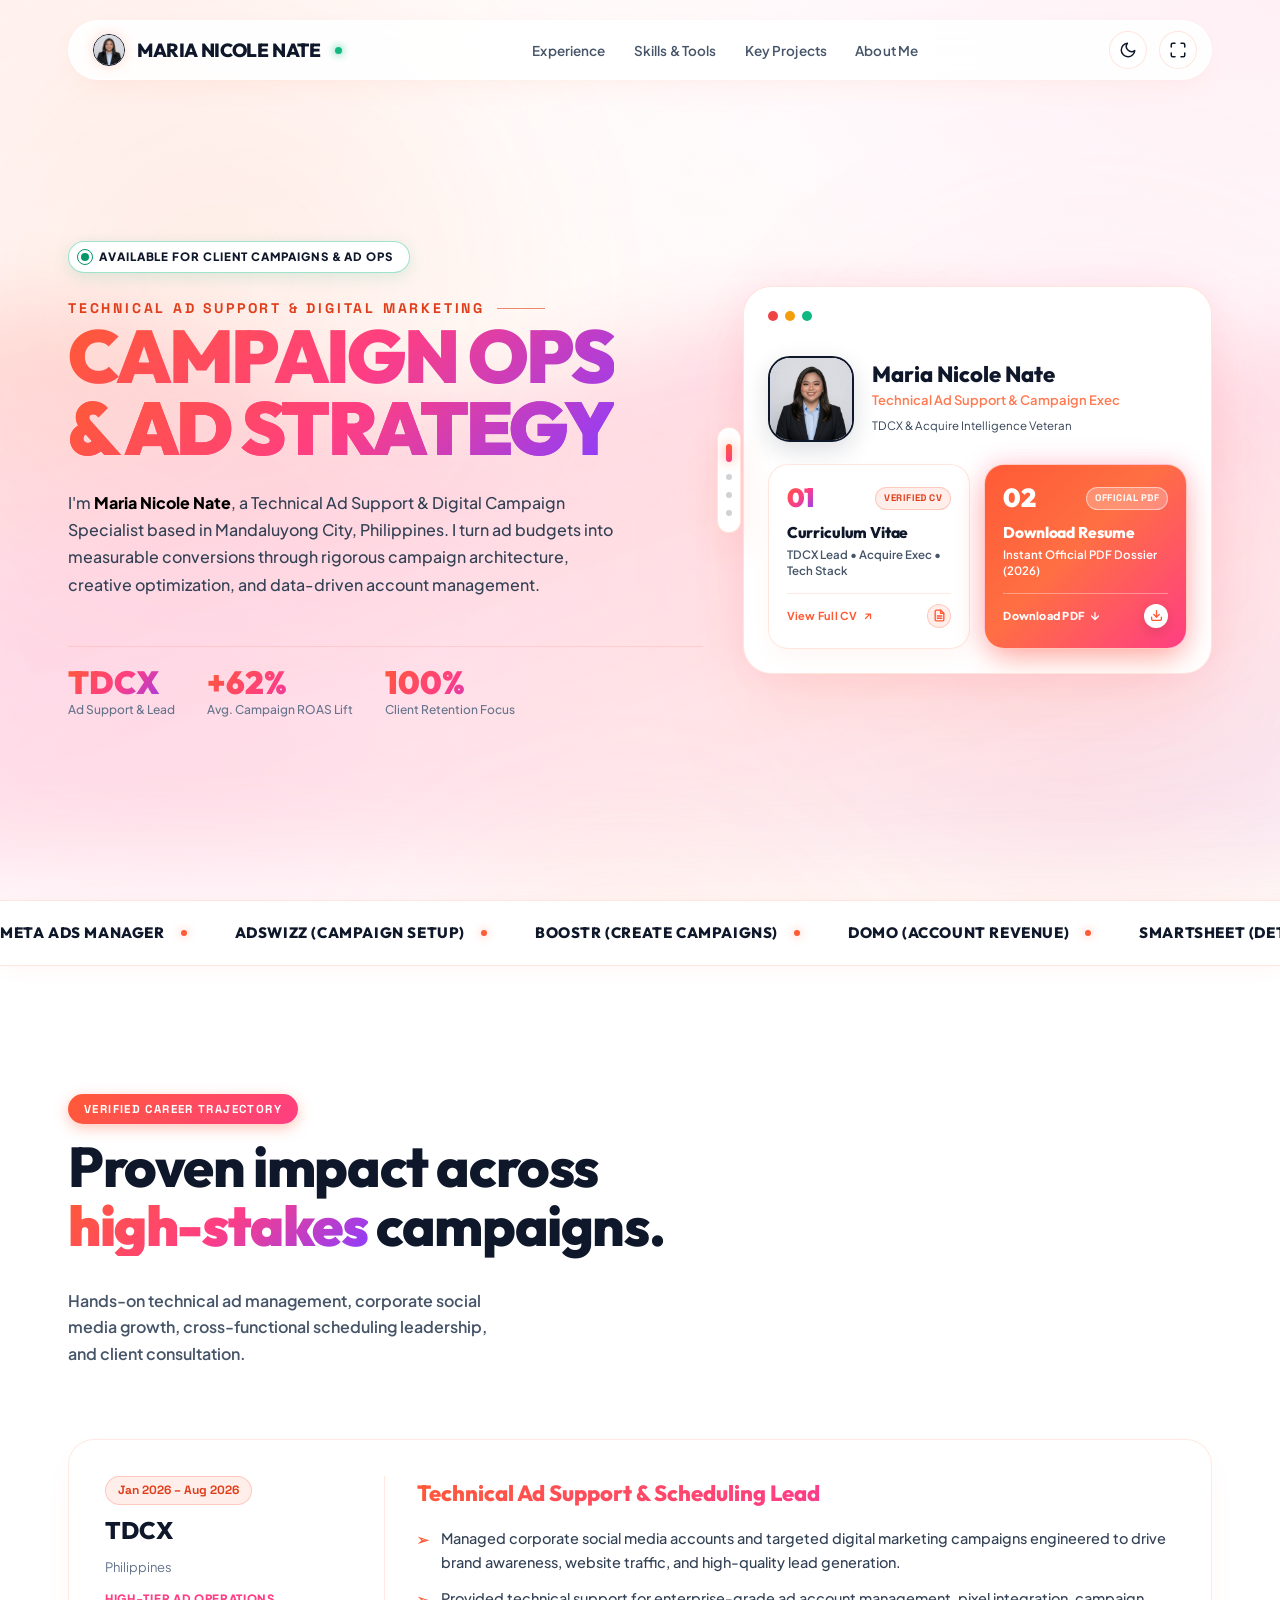
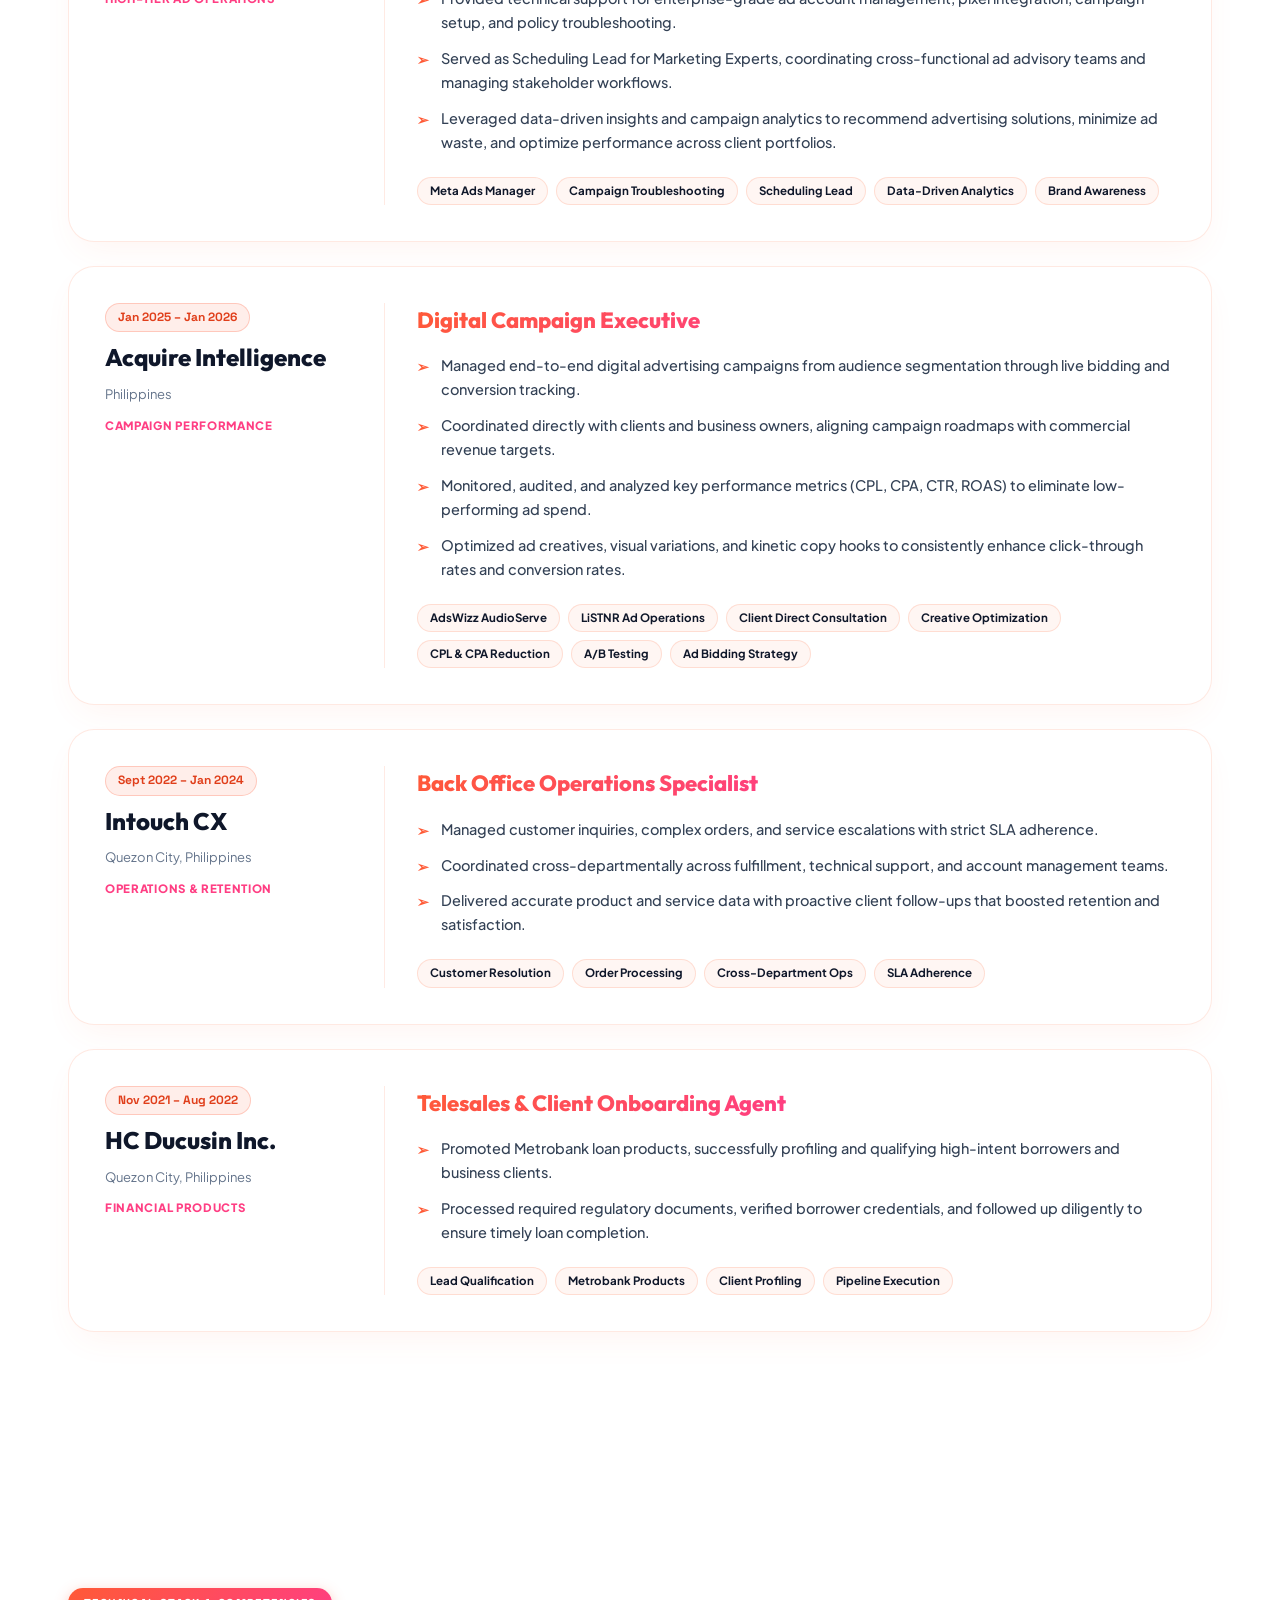
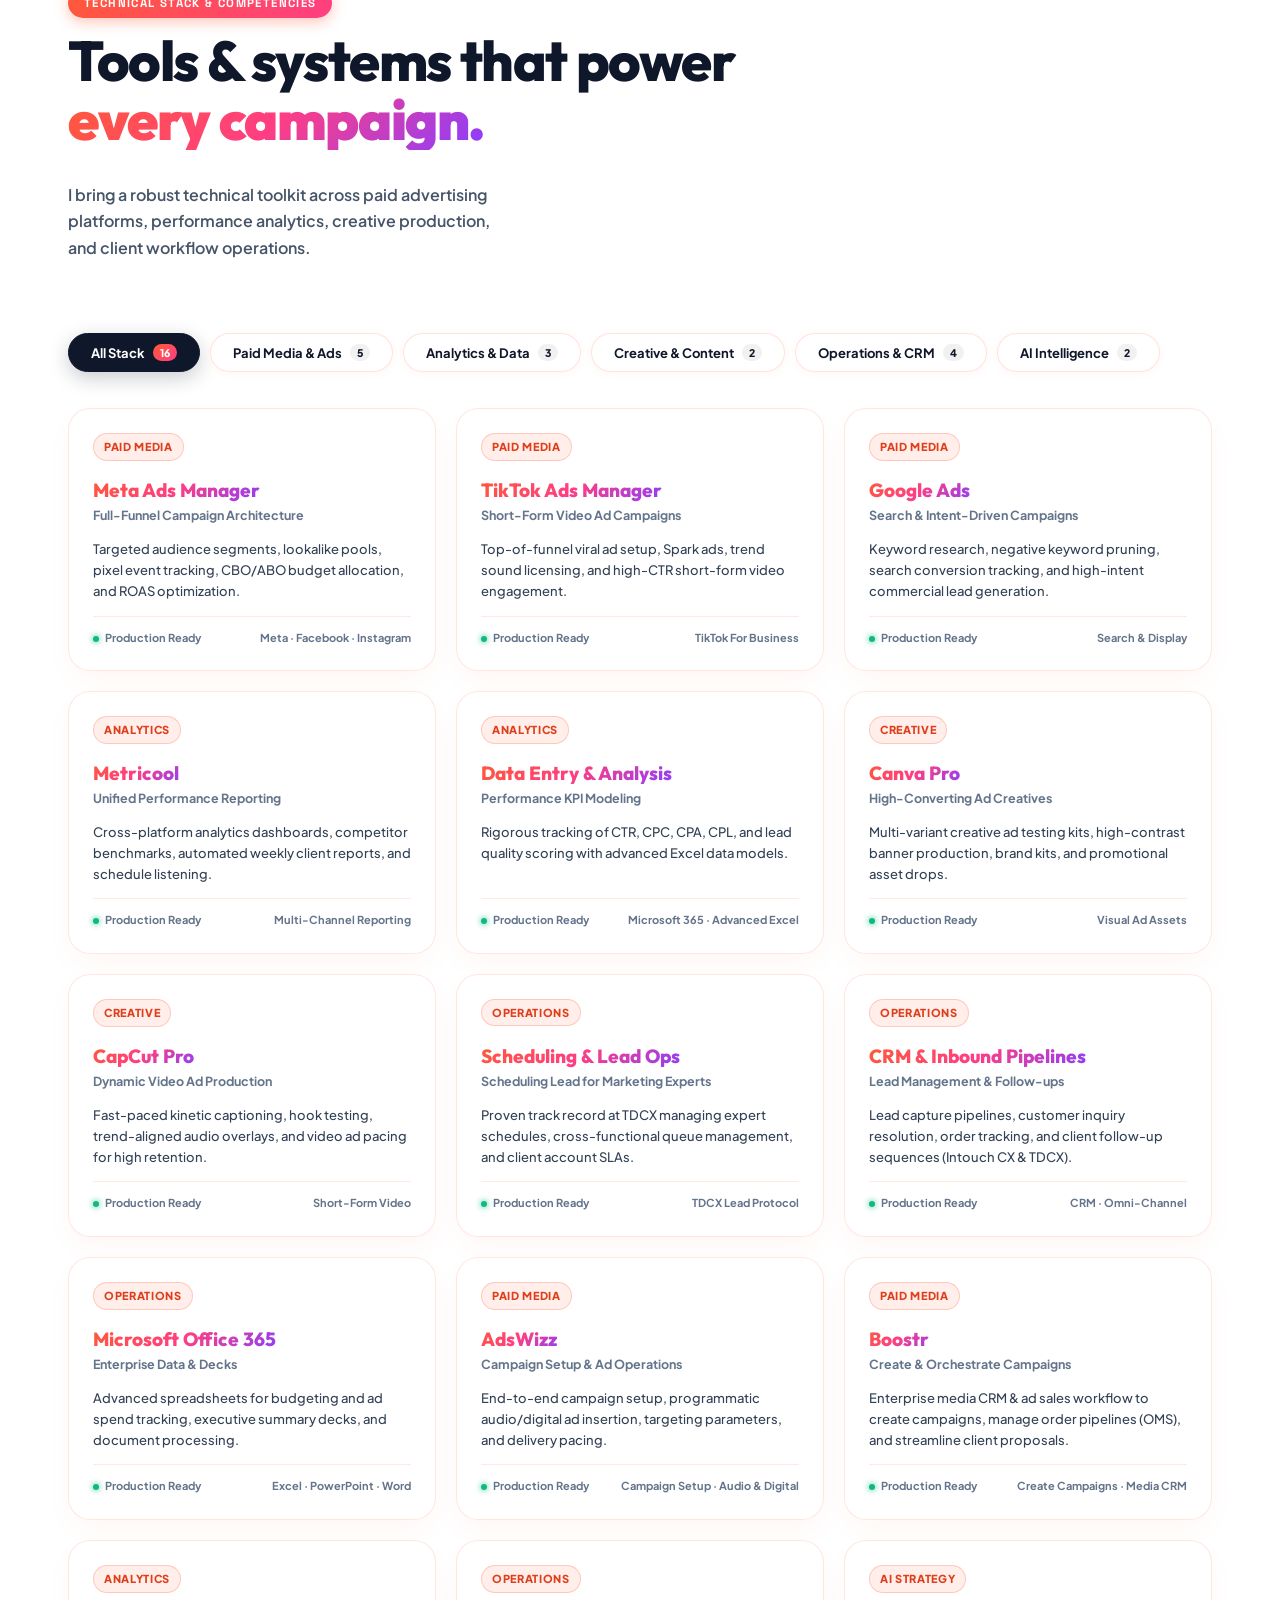
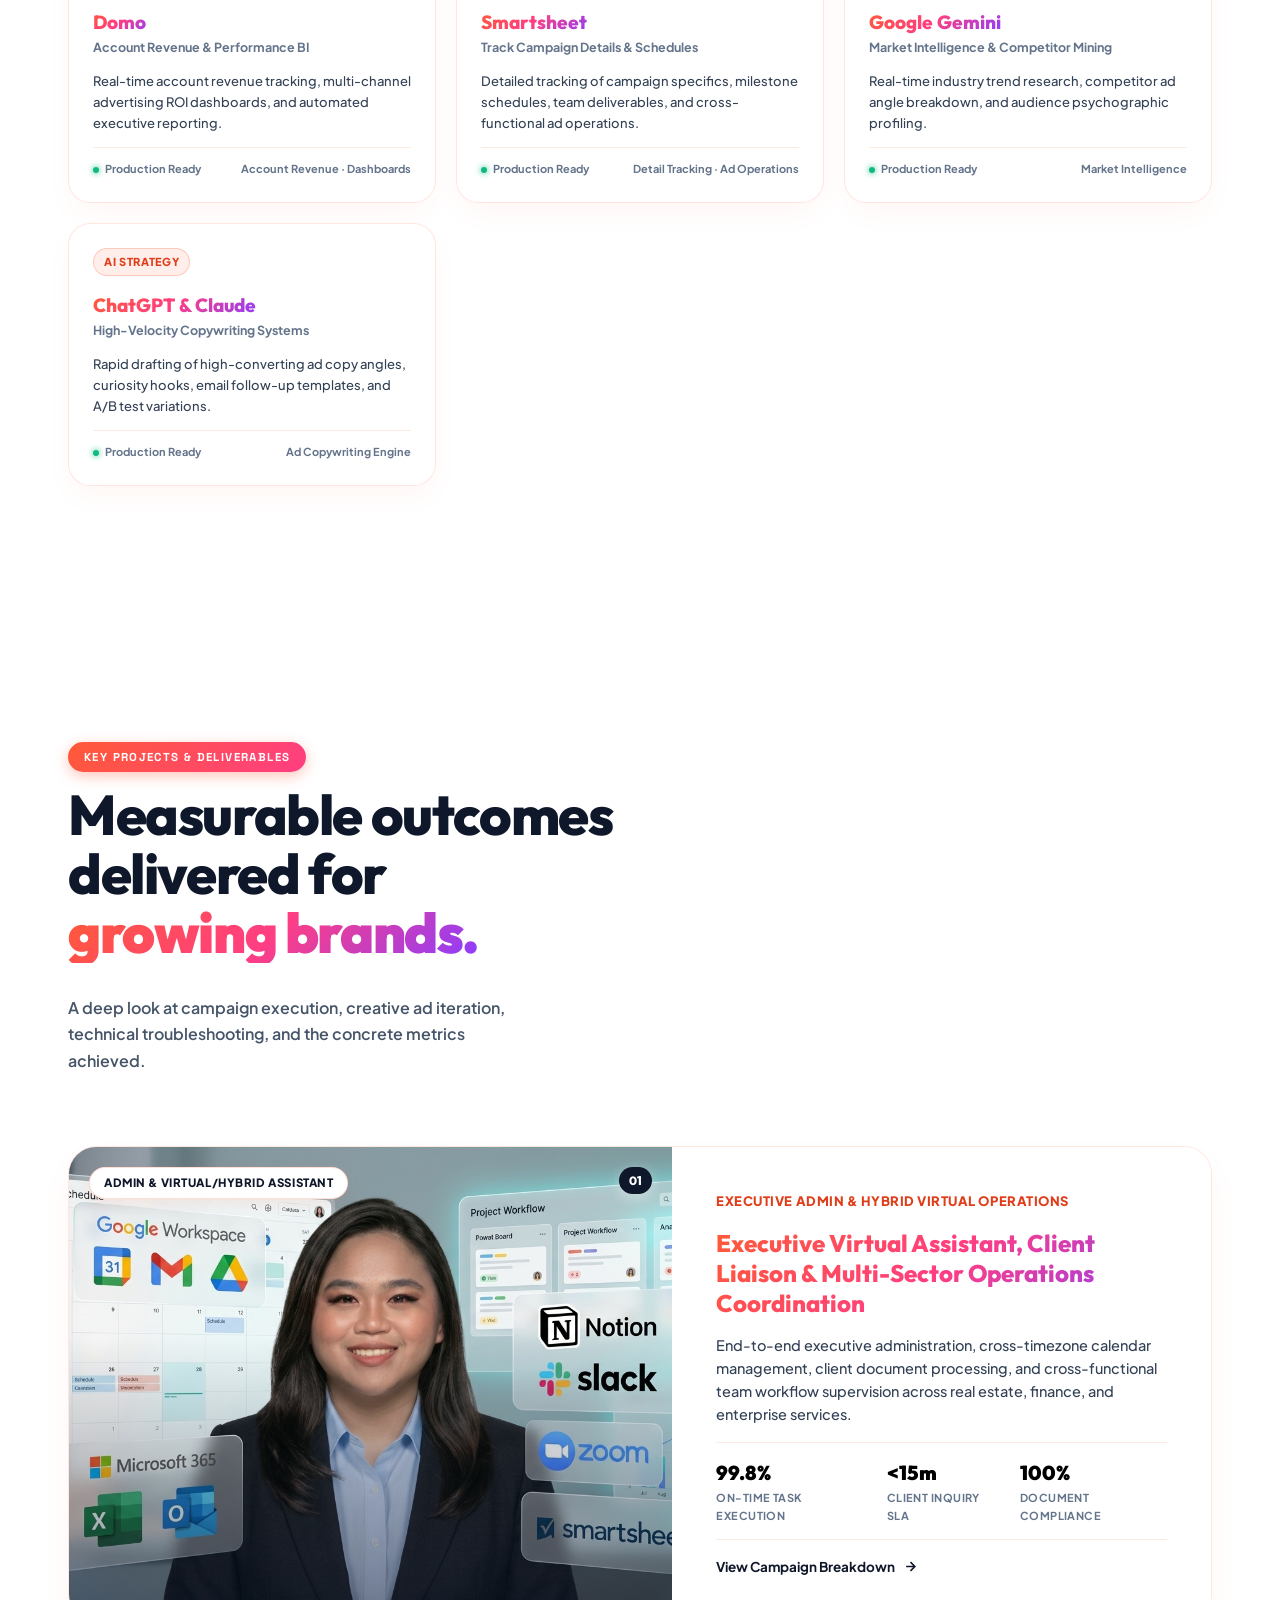
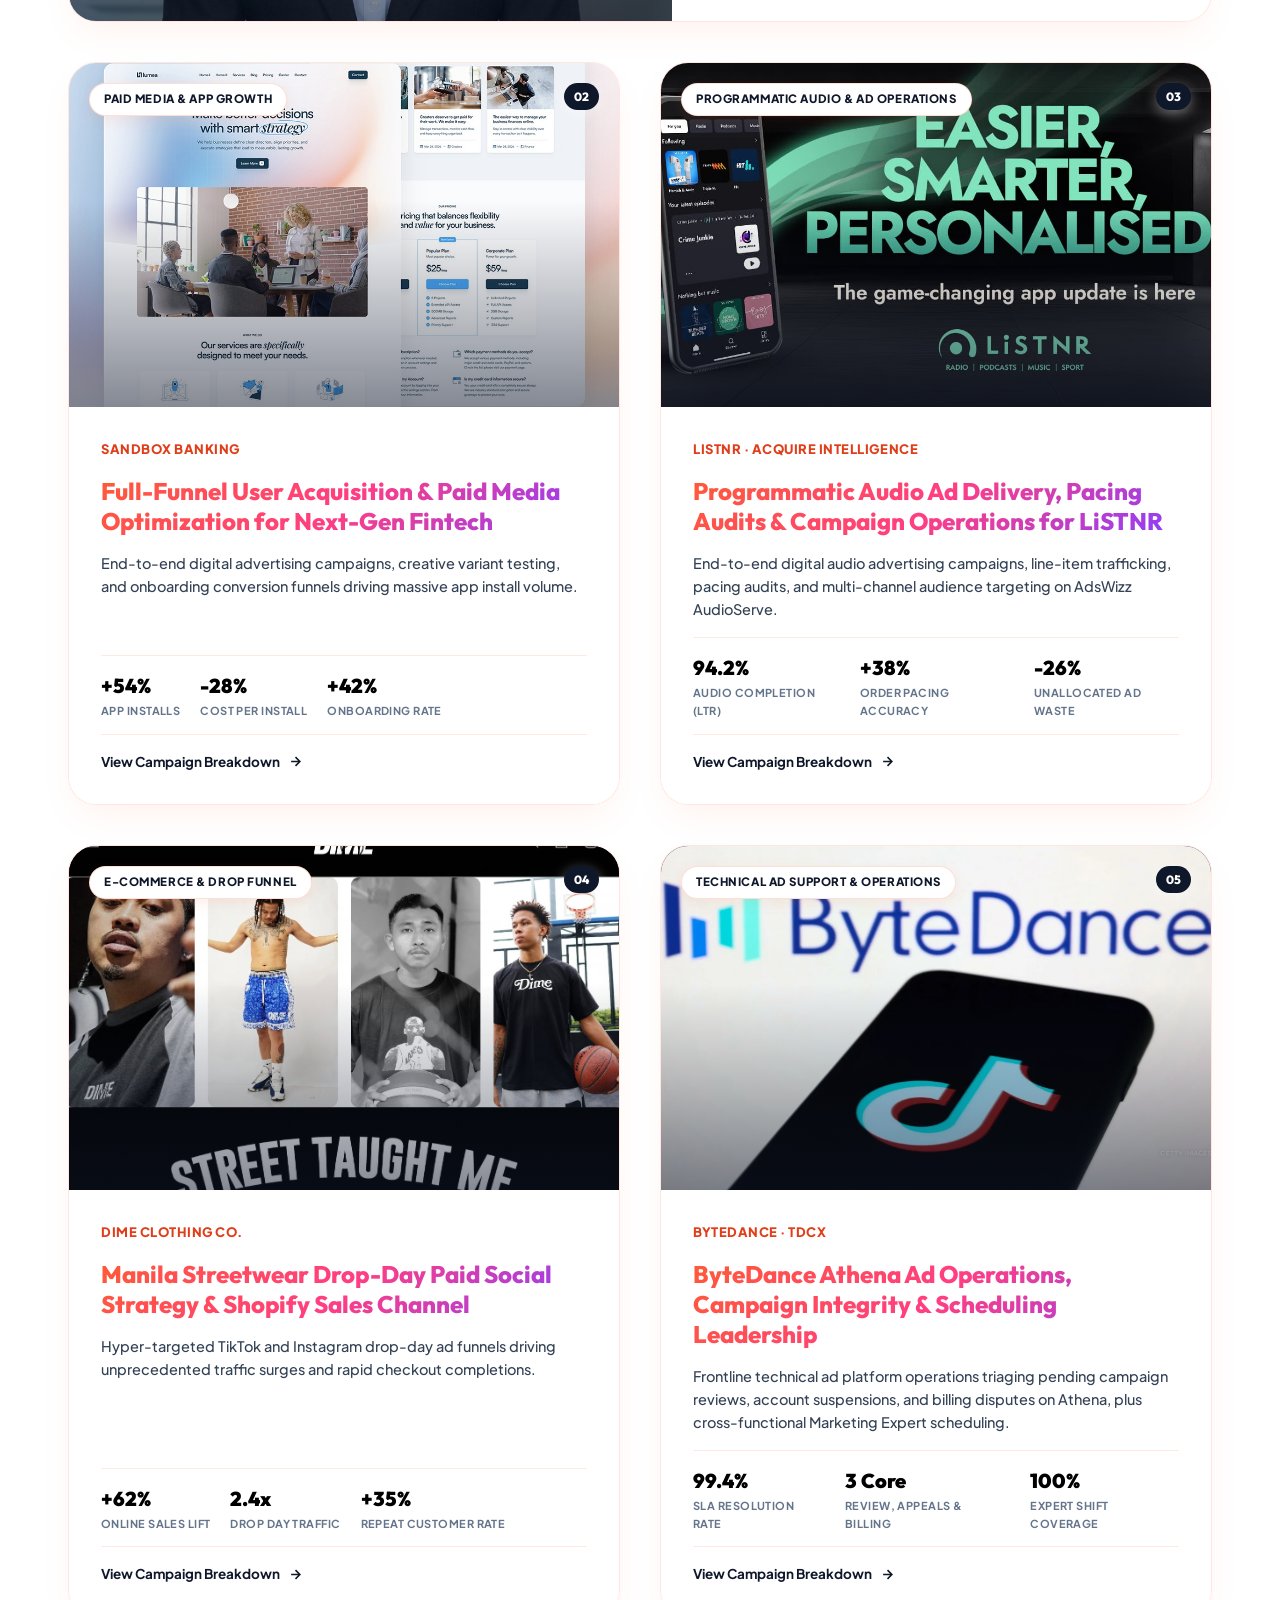
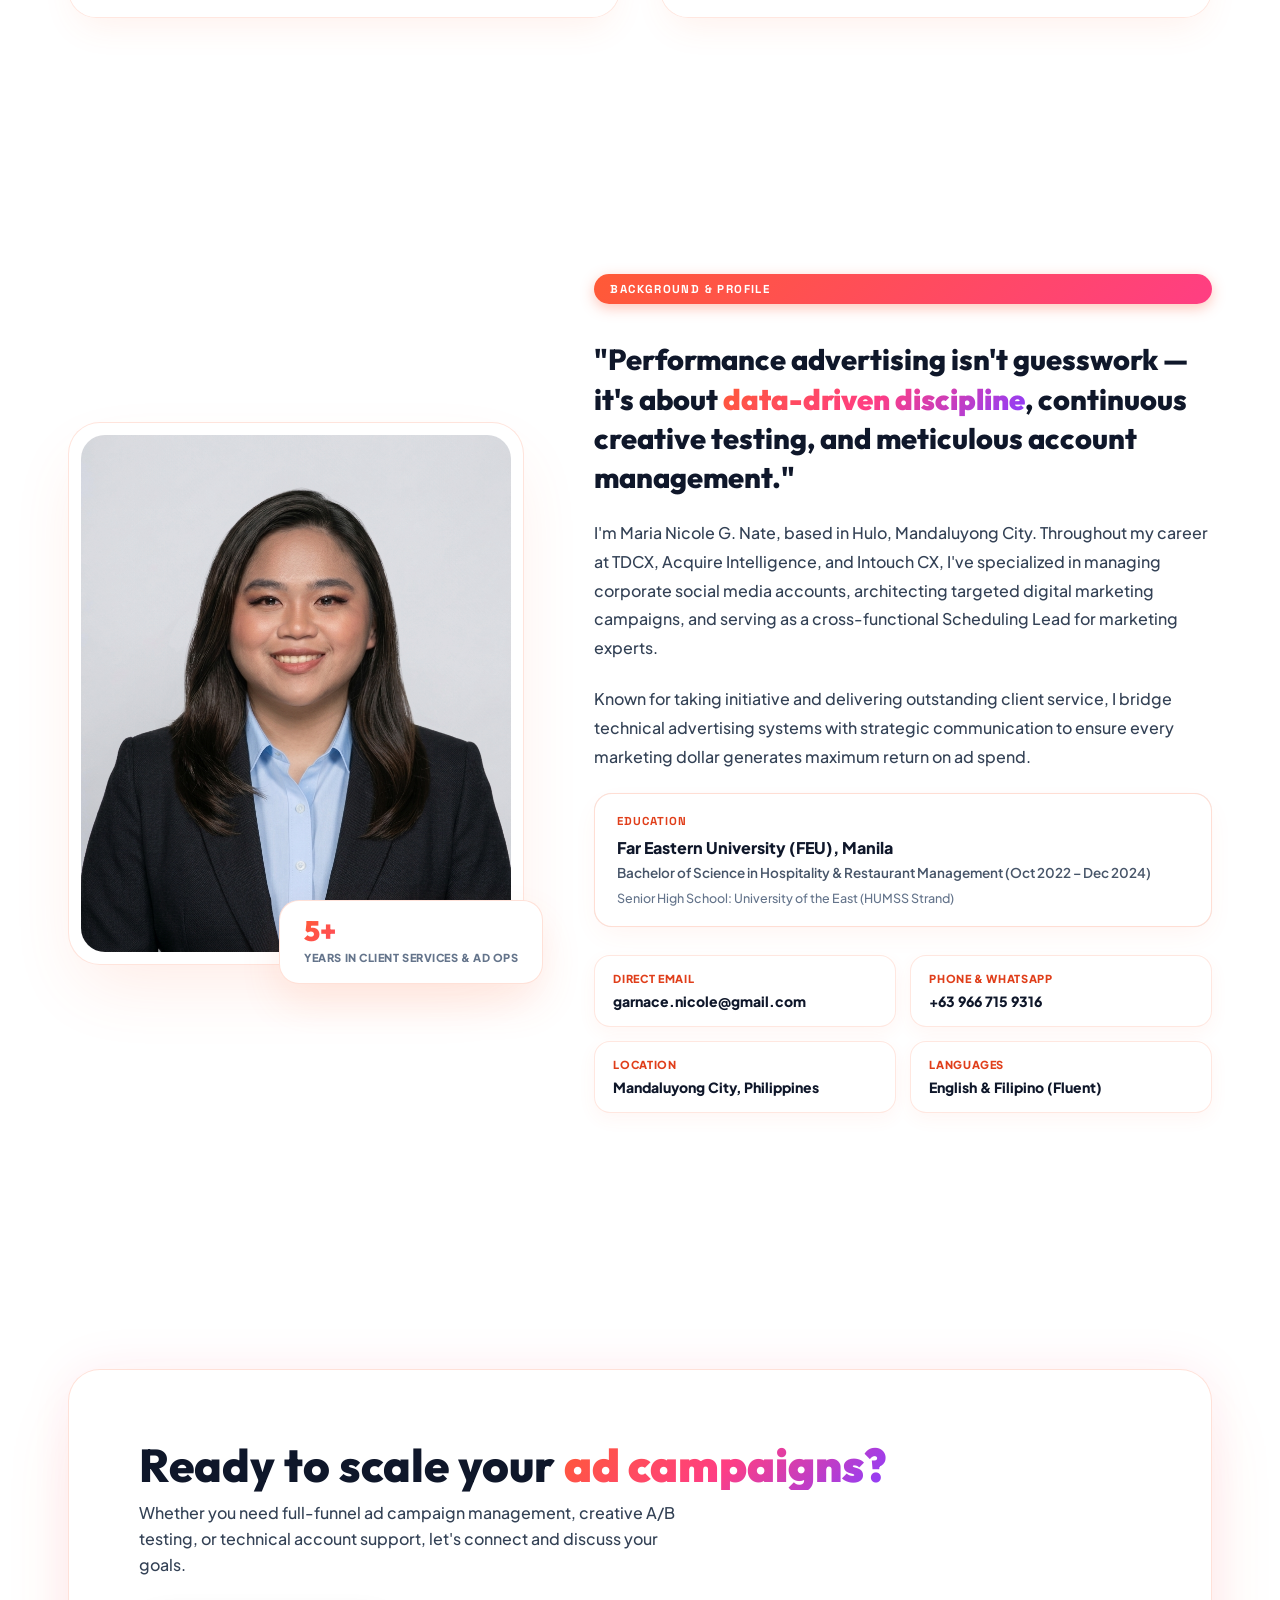
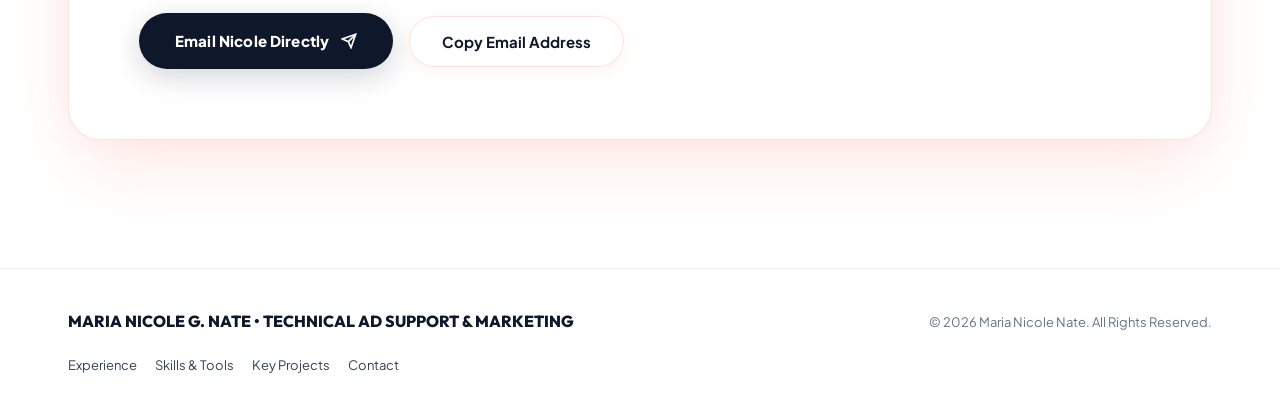
==== commit a12c19e8: "commit" ====
--- a/index1.html
+++ b/index1.html
@@ -3,696 +3,4311 @@
 <head>
 <meta charset="UTF-8">
 <meta name="viewport" content="width=device-width, initial-scale=1.0">
-<title>John Christopher Tumampo — Social Media Manager</title>
-<meta name="description" content="John Christopher Tumampo — freelance Social Media Manager based in the Philippines. Strategy, growth systems, and campaign execution that turn attention into revenue.">
+<title>Maria Nicole Nate — Digital Marketing & Technical Ad Support Specialist</title>
+<meta name="description" content="Personal portfolio of Maria Nicole G. Nate — Digital Marketing & Technical Ad Support Specialist based in Mandaluyong City, Philippines. High-converting paid ad campaigns, performance analytics, and lead generation systems.">
 <link rel="preconnect" href="https://fonts.googleapis.com">
 <link rel="preconnect" href="https://fonts.gstatic.com" crossorigin>
-<link href="https://fonts.googleapis.com/css2?family=Playfair+Display:ital,wght@0,500;0,600;0,700;0,800;1,500;1,600&family=Inter:wght@400;500;600;700;800&family=Cormorant+Garamond:ital,wght@0,500;1,500&display=swap" rel="stylesheet">
+<link href="https://fonts.googleapis.com/css2?family=Outfit:wght@400;500;600;700;800;900&family=Plus+Jakarta+Sans:ital,wght@0,400;0,500;0,600;0,700;0,800;1,400;1,500&family=Space+Grotesk:wght@500;700&display=swap" rel="stylesheet">
 <style>
-:root{
-  --ink:#0B0D09;
-  --dark-base:#0B0D09;
-  --dark-surface:#141812;
-  --dark-card:rgba(24,30,20,.85);
-  --moss:#4A6140;
-  --moss-light:#68865B;
-  --moss-deep:#1A2316;
-  --paper:#0B0D09;
-  --paper-white:#F7F4EC;
-  --brass:#C9A876;
-  --brass-bright:#DDBD84;
-  --text-main:#F7F4EC;
-  --text-muted:rgba(247,244,236,.76);
-  --text-sub:rgba(247,244,236,.55);
-  --line:rgba(247,244,236,.12);
-  --line-lt:rgba(247,244,236,.18);
-  --line-brass:rgba(221,189,132,.22);
-  --display:'Playfair Display', serif;
-  --script:'Cormorant Garamond', serif;
-  --body:'Inter', sans-serif;
-  --ease:cubic-bezier(.19,1,.22,1);
-}
-*{margin:0;padding:0;box-sizing:border-box}
-html{scroll-behavior:smooth}
-body{
-  background:#0B0D09;
-  color:var(--text-main);
-  font-family:var(--body);
-  -webkit-font-smoothing:antialiased;
-  overflow-x:hidden;
-  position:relative;
-}
-::selection{background:var(--brass-bright);color:var(--ink)}
-img{max-width:100%;display:block}
-a{color:inherit;text-decoration:none}
-button{font-family:inherit}
-
-@media (prefers-reduced-motion: reduce){
-  *,*::before,*::after{animation-duration:.01ms!important;transition-duration:.01ms!important}
-}
-
-.wrap{max-width:1180px;margin:0 auto;padding:0 clamp(24px,5vw,64px)}
-
-/* ============ global ambient background (unified dark atmosphere) ============ */
-.bg-ambient{position:absolute;top:0;left:0;right:0;height:100%;z-index:0;pointer-events:none;overflow:hidden}
-.bg-ambient .dotgrid{position:absolute;inset:-10%;
-  background-image:radial-gradient(rgba(247,244,236,.14) 1.2px, transparent 1.2px);
-  background-size:28px 28px;opacity:.32}
-.bg-ambient .weave{position:absolute;inset:-10%;opacity:.22;
-  background-image:repeating-linear-gradient(45deg, rgba(247,244,236,.025) 0px, rgba(247,244,236,.025) 1px, transparent 1px, transparent 16px),
-    repeating-linear-gradient(-45deg, rgba(247,244,236,.02) 0px, rgba(247,244,236,.02) 1px, transparent 1px, transparent 16px)}
-.bg-ambient .blob{position:absolute;border-radius:50%;filter:blur(110px);opacity:.42}
-.bg-ambient .blob-1{width:56vw;height:56vw;left:-16vw;top:6vh;background:radial-gradient(circle, rgba(58,74,50,.55), transparent 70%);
-  animation:bgDrift1 34s ease-in-out infinite}
-.bg-ambient .blob-2{width:50vw;height:50vw;right:-14vw;top:65vh;background:radial-gradient(circle, rgba(201,168,118,.3), transparent 70%);
-  animation:bgDrift2 40s ease-in-out infinite}
-.bg-ambient .blob-3{width:46vw;height:46vw;left:15vw;top:140vh;background:radial-gradient(circle, rgba(58,74,50,.45), transparent 70%);
-  animation:bgDrift3 36s ease-in-out infinite}
-.bg-ambient .blob-4{width:54vw;height:54vw;right:-8vw;top:220vh;background:radial-gradient(circle, rgba(201,168,118,.28), transparent 70%);
-  animation:bgDrift1 38s ease-in-out infinite reverse}
-.bg-ambient .blob-5{width:48vw;height:48vw;left:-12vw;top:300vh;background:radial-gradient(circle, rgba(58,74,50,.45), transparent 70%);
-  animation:bgDrift2 44s ease-in-out infinite}
-@keyframes bgDrift1{0%,100%{transform:translate(0,0) scale(1)}50%{transform:translate(5vw,4vh) scale(1.1)}}
-@keyframes bgDrift2{0%,100%{transform:translate(0,0) scale(1)}50%{transform:translate(-4vw,-5vh) scale(1.08)}}
-@keyframes bgDrift3{0%,100%{transform:translate(0,0) scale(1)}50%{transform:translate(4vw,-4vh) scale(1.12)}}
-
-/* ============ texture layer ============ */
-.grain{position:fixed;inset:0;pointer-events:none;z-index:200;opacity:.04;mix-blend-mode:overlay;
-  background-image:url("data:image/svg+xml,%3Csvg xmlns='http://www.w3.org/2000/svg' width='120' height='120'%3E%3Cfilter id='n'%3E%3CfeTurbulence type='fractalNoise' baseFrequency='0.85' numOctaves='2' stitchTiles='stitch'/%3E%3C/filter%3E%3Crect width='100%25' height='100%25' filter='url(%23n)'/%3E%3C/svg%3E")}
-
-/* ============ nav ============ */
-.nav{position:fixed;top:0;left:0;right:0;z-index:100;
-  display:flex;align-items:center;justify-content:space-between;
-  padding:22px clamp(24px,5vw,64px);
-  transition:background .4s var(--ease),border-color .4s var(--ease), backdrop-filter .4s, color .4s var(--ease);
-  border-bottom:1px solid transparent;color:var(--paper-white)
-}
-.nav.scrolled{background:rgba(11,13,9,.88);backdrop-filter:blur(16px);-webkit-backdrop-filter:blur(16px);
-  border-bottom:1px solid rgba(247,244,236,.1);color:var(--paper-white)}
-.nav-mark{font-family:var(--display);font-weight:700;font-size:17px;letter-spacing:.01em;display:flex;align-items:center;gap:9px}
-.nav-mark .dot{width:6px;height:6px;border-radius:50%;background:var(--brass-bright);transition:background .4s var(--ease)}
-.nav.scrolled .nav-mark .dot{background:var(--brass-bright)}
-.nav-links{display:flex;align-items:center;gap:clamp(14px,2vw,28px)}
-.nav-links a{font-size:12.5px;letter-spacing:.02em;color:inherit;opacity:.78;transition:all .25s;white-space:nowrap}
-.nav-links a:hover{opacity:1;color:var(--brass-bright)}
-.nav-cta{border:1px solid var(--brass-bright);padding:9px 20px;border-radius:999px;font-size:12.5px;font-weight:600;
-  letter-spacing:.03em;color:var(--brass-bright);transition:all .3s var(--ease)}
-.nav-cta:hover{background:var(--brass-bright);color:var(--ink)}
-.nav-toggle{display:none}
-@media (max-width:1080px){
-  .nav-links{position:fixed;top:0;right:0;bottom:0;width:min(78vw,320px);background:rgba(14,18,13,.98);backdrop-filter:blur(18px);
-    flex-direction:column;align-items:flex-start;justify-content:center;gap:24px;padding:0 40px;
-    transform:translateX(100%);transition:transform .45s var(--ease);z-index:99;border-left:1px solid rgba(221,189,132,.2)}
-  .nav-links.open{transform:translateX(0)}
-  .nav-links a{color:var(--paper-white)!important;opacity:.82;font-size:16px}
-  .nav-links .nav-cta{border-color:var(--brass-bright);color:var(--brass-bright)!important;order:99}
-  .nav-toggle{display:flex;flex-direction:column;gap:5px;cursor:pointer;z-index:101;padding:6px}
-  .nav-toggle span{width:22px;height:1.5px;background:currentColor;transition:all .3s}
-  .nav-toggle.open span:nth-child(1){transform:translateY(6.5px) rotate(45deg)}
-  .nav-toggle.open span:nth-child(2){opacity:0}
-  .nav-toggle.open span:nth-child(3){transform:translateY(-6.5px) rotate(-45deg)}
-}
-
-/* ============ availability chip ============ */
-.avail-chip{display:inline-flex;align-items:center;gap:9px;font-size:10.5px;font-weight:700;
-  letter-spacing:.14em;text-transform:uppercase;color:var(--brass-bright);background:rgba(221,189,132,.12);
-  padding:8px 16px;border-radius:999px;border:1px solid rgba(221,189,132,.25)}
-.avail-chip .pulse{width:7px;height:7px;border-radius:50%;background:var(--brass-bright);position:relative}
-.avail-chip .pulse::after{content:"";position:absolute;inset:-4px;border-radius:50%;border:1px solid var(--brass-bright);
-  animation:pulse 2s ease-out infinite}
-@keyframes pulse{0%{transform:scale(.5);opacity:1}100%{transform:scale(1.8);opacity:0}}
-
-/* ============ hero — dark, ambient, centered ============ */
-.hero{position:relative;min-height:100svh;display:flex;flex-direction:column;align-items:center;justify-content:center;
-  padding:150px clamp(20px,5vw,64px) 90px;overflow:hidden;
-  background:radial-gradient(ellipse 140% 90% at 50% -10%, #22271c 0%, #14160f 42%, #0B0C08 100%);
-  text-align:center;isolation:isolate}
-
-/* animated smoke/grain layers */
-.hero-fx{position:absolute;inset:0;z-index:0;pointer-events:none;overflow:hidden}
-.hero-fx .smoke{position:absolute;border-radius:50%;filter:blur(70px);opacity:.55;mix-blend-mode:screen}
-.hero-fx .smoke-1{width:56vw;height:56vw;left:-14vw;top:-18vw;background:radial-gradient(circle,rgba(58,74,50,.55),transparent 70%);
-  animation:drift1 26s ease-in-out infinite}
-.hero-fx .smoke-2{width:46vw;height:46vw;right:-12vw;top:6vw;background:radial-gradient(circle,rgba(201,168,118,.28),transparent 70%);
-  animation:drift2 32s ease-in-out infinite}
-.hero-fx .smoke-3{width:40vw;height:40vw;left:30vw;bottom:-20vw;background:radial-gradient(circle,rgba(58,74,50,.4),transparent 70%);
-  animation:drift3 22s ease-in-out infinite}
-@keyframes drift1{0%,100%{transform:translate(0,0) scale(1)}50%{transform:translate(6vw,4vw) scale(1.12)}}
-@keyframes drift2{0%,100%{transform:translate(0,0) scale(1)}50%{transform:translate(-5vw,5vw) scale(1.08)}}
-@keyframes drift3{0%,100%{transform:translate(0,0) scale(1)}50%{transform:translate(3vw,-3vw) scale(1.1)}}
-.hero-fx .grid-fade{position:absolute;inset:0;
-  background-image:linear-gradient(rgba(247,244,236,.035) 1px,transparent 1px),linear-gradient(90deg,rgba(247,244,236,.035) 1px,transparent 1px);
-  background-size:64px 64px;
-  mask-image:radial-gradient(ellipse 70% 60% at 50% 35%, #000 30%, transparent 75%)}
-.hero-fx .spot{position:absolute;width:900px;height:900px;left:50%;top:38%;transform:translate(-50%,-50%);
-  background:radial-gradient(circle, rgba(247,244,236,.05), transparent 60%);pointer-events:none}
-.hero-fx .noise{position:absolute;inset:0;opacity:.05;mix-blend-mode:overlay;
-  background-image:url("data:image/svg+xml,%3Csvg xmlns='http://www.w3.org/2000/svg' width='120' height='120'%3E%3Cfilter id='n'%3E%3CfeTurbulence type='fractalNoise' baseFrequency='0.85' numOctaves='2' stitchTiles='stitch'/%3E%3C/filter%3E%3Crect width='100%25' height='100%25' filter='url(%23n)'/%3E%3C/svg%3E")}
-
-/* floating particles */
-.hero-particle{position:absolute;border-radius:50%;background:var(--brass-bright);pointer-events:none;opacity:0}
-@keyframes floatUp{
-  0%{transform:translateY(0) translateX(0);opacity:0}
-  10%{opacity:.7}
-  90%{opacity:.4}
-  100%{transform:translateY(-120px) translateX(var(--dx,20px));opacity:0}
-}
-
-.hero h1{position:relative;z-index:3;font-family:var(--display);font-weight:800;line-height:.94;letter-spacing:-.015em;
-  font-size:clamp(46px,8.6vw,118px);margin-top:0;color:var(--paper-white);
-  opacity:0;animation:rise .9s var(--ease) forwards .1s}
-.hero h1 .script{display:block;font-style:italic;font-family:var(--script);font-weight:500;font-size:.56em;
-  color:var(--paper-white);letter-spacing:0}
-.hero h1 .lit{color:var(--brass-bright)}
-
-.hero-lede{position:relative;z-index:3;margin-top:26px;font-family:var(--script);font-style:italic;
-  font-size:clamp(19px,2.3vw,27px);line-height:1.4;color:rgba(247,244,236,.82);
-  max-width:640px;opacity:0;animation:rise .9s var(--ease) forwards .26s}
-.hero-lede b{font-style:italic;font-weight:600;color:var(--paper-white)}
-
-.hero-stats-row{position:relative;z-index:3;display:flex;align-items:center;justify-content:center;gap:16px;
-  margin-top:44px;flex-wrap:wrap;opacity:0;animation:rise .9s var(--ease) forwards .4s}
-.hero-stat-circle{width:96px;height:96px;border-radius:50%;background:linear-gradient(155deg, #2D3A27, #1A2316);
-  display:flex;flex-direction:column;align-items:center;justify-content:center;flex-shrink:0;
-  box-shadow:0 12px 30px -10px rgba(0,0,0,.6);border:1px solid rgba(221,189,132,.25);transition:transform .4s var(--ease);cursor:default}
-.hero-stat-circle:hover{transform:translateY(-6px) scale(1.04);border-color:var(--brass-bright)}
-.hero-stat-circle .num{font-family:var(--display);font-weight:800;font-size:22px;color:var(--brass-bright)}
-.hero-stat-circle .lbl{font-size:8.5px;letter-spacing:.08em;text-transform:uppercase;color:rgba(247,244,236,.65);margin-top:2px}
-.hero-stat-circle.script{background:linear-gradient(155deg, #2D3A27, #1A2316);font-family:var(--script);
-  font-style:italic;font-size:14px;color:var(--paper-white);padding:8px}
-
-.hero-actions{position:relative;z-index:3;margin-top:48px;display:flex;align-items:center;gap:18px;flex-wrap:wrap;justify-content:center;
-  opacity:0;animation:rise .9s var(--ease) forwards .52s}
-.hero-actions .btn-solid{background:var(--paper-white);color:var(--ink);border-color:var(--paper-white);
-  border-radius:999px;padding:16px 32px}
-.hero-actions .btn-solid:hover{background:transparent;color:var(--paper-white);border-color:rgba(247,244,236,.6)}
-.hero-actions .btn-outline{border:1px solid rgba(247,244,236,.35);color:var(--paper-white);border-radius:999px;
-  padding:16px 32px;font-size:13.5px;font-weight:600;letter-spacing:.02em;transition:all .35s var(--ease)}
-.hero-actions .btn-outline:hover{border-color:var(--brass-bright);color:var(--brass-bright);background:rgba(221,189,132,.08)}
-
-.scroll-cue{position:absolute;bottom:28px;left:50%;transform:translateX(-50%);z-index:3;
-  display:flex;flex-direction:column;align-items:center;gap:10px;opacity:0;animation:fadeIn 1s var(--ease) forwards 1.1s}
-.scroll-cue span{font-size:9.5px;letter-spacing:.18em;text-transform:uppercase;color:rgba(247,244,236,.5)}
-.scroll-cue .line{width:1px;height:34px;background:linear-gradient(rgba(247,244,236,.5),transparent);position:relative;overflow:hidden}
-.scroll-cue .line::after{content:"";position:absolute;top:-100%;left:0;width:100%;height:100%;background:var(--brass-bright);
-  animation:scrollLine 2.2s ease-in-out infinite}
-@keyframes scrollLine{0%{top:-100%}60%{top:100%}100%{top:100%}}
-
-.btn-solid{background:var(--paper-white);color:var(--ink);padding:15px 30px;border-radius:999px;
-  font-size:13.5px;font-weight:600;letter-spacing:.02em;transition:all .35s var(--ease);
-  display:inline-flex;align-items:center;gap:10px;border:1px solid var(--paper-white);cursor:pointer}
-.btn-solid:hover{background:transparent;color:var(--paper-white)}
-.btn-text{font-size:13.5px;font-weight:600;letter-spacing:.02em;display:inline-flex;align-items:center;gap:8px;
-  border-bottom:1px solid var(--brass-bright);color:var(--paper-white);padding-bottom:3px;transition:opacity .3s}
-.btn-text:hover{opacity:.7}
-
-@keyframes rise{to{opacity:1;transform:none}}
-.hero-lede,.hero-stats-row,.hero-actions{transform:translateY(18px)}
-.hero h1{transform:translateY(24px)}
-@keyframes fadeIn{to{opacity:1}}
-
-@media (max-width:640px){
-  .hero-stat-circle{width:78px;height:78px}
-}
-
-/* ============ marquee tools strip ============ */
-.marquee-strip{background:rgba(12,15,10,.95);color:var(--paper-white);padding:18px 0;overflow:hidden;
-  border-top:1px solid rgba(221,189,132,.18);border-bottom:1px solid rgba(221,189,132,.18)}
-.marquee-track{display:flex;width:max-content;animation:scroll 38s linear infinite;gap:0}
-.marquee-track:hover{animation-play-state:paused}
-.marquee-seg{display:flex;align-items:center;gap:44px;padding-right:44px}
-.marquee-seg span{font-family:var(--display);font-style:italic;font-size:15px;color:rgba(247,244,236,.65);
-  white-space:nowrap;display:flex;align-items:center;gap:44px}
-.marquee-seg span b{font-style:normal;font-weight:700;color:var(--brass-bright);font-family:var(--body);
-  font-size:11.5px;letter-spacing:.1em;text-transform:uppercase}
-@keyframes scroll{to{transform:translateX(-50%)}}
-
-/* ============ section scaffolding ============ */
-section{position:relative;padding:clamp(80px,10vw,140px) 0;overflow:hidden}
-section::before{content:"";position:absolute;width:44vw;height:44vw;border-radius:50%;pointer-events:none;
-  background:radial-gradient(circle, rgba(58,74,50,.18), transparent 70%);z-index:0;
-  top:-10%;right:-14%;animation:sectionDrift 30s ease-in-out infinite}
-section.toolkit::before{background:radial-gradient(circle, rgba(221,189,132,.12), transparent 70%)}
-@keyframes sectionDrift{0%,100%{transform:translate(0,0)}50%{transform:translate(-4%,5%)}}
-section > .wrap{position:relative;z-index:1}
-.sec-head{display:flex;align-items:flex-end;justify-content:space-between;gap:24px;margin-bottom:clamp(48px,6vw,72px);
-  flex-wrap:wrap}
-.sec-eyebrow{display:flex;align-items:center;gap:12px;font-size:11px;font-weight:700;letter-spacing:.22em;
-  text-transform:uppercase;color:var(--brass-bright)}
-.sec-eyebrow::before{content:"";width:28px;height:1px;background:var(--brass-bright);transition:width .5s var(--ease)}
-.sec-head:hover .sec-eyebrow::before{width:44px}
-.sec-title{font-family:var(--display);font-weight:700;font-size:clamp(30px,4vw,50px);line-height:1.06;
-  letter-spacing:-.01em;margin-top:14px;max-width:640px;color:var(--paper-white)}
-.sec-title em{font-style:italic;color:var(--brass-bright)}
-.sec-sub{max-width:360px;font-size:14.5px;line-height:1.7;color:rgba(247,244,236,.68);padding-bottom:6px}
-
-.reveal{opacity:0;transform:translateY(28px);transition:opacity .8s var(--ease),transform .8s var(--ease)}
-.reveal.on{opacity:1;transform:none}
-
-/* ============ about ============ */
-.about{background:transparent;position:relative;overflow:hidden}
-.about-fx{position:absolute;inset:0;z-index:0;pointer-events:none;overflow:hidden}
-.af{position:absolute;opacity:.35}
-.af-ring{width:220px;height:220px;border-radius:50%;border:1px solid rgba(221,189,132,.25);
-  top:8%;right:8%;animation:afDrift1 24s ease-in-out infinite}
-.af-plus{top:74%;left:4%;font-family:var(--display);font-size:26px;font-weight:700;color:rgba(221,189,132,.35);
-  animation:afDrift2 18s ease-in-out infinite}
-.af-dot{width:8px;height:8px;border-radius:50%;background:rgba(221,189,132,.3);
-  top:20%;left:46%;animation:afDrift3 20s ease-in-out infinite}
-.af-line{width:1px;height:120px;background:linear-gradient(rgba(221,189,132,.3), transparent);
-  top:55%;right:22%;animation:afDrift1 26s ease-in-out infinite reverse}
-@keyframes afDrift1{0%,100%{transform:translate(0,0) rotate(0deg)}50%{transform:translate(-14px,16px) rotate(6deg)}}
-@keyframes afDrift2{0%,100%{transform:translate(0,0)}50%{transform:translate(10px,-14px)}}
-@keyframes afDrift3{0%,100%{transform:translate(0,0) scale(1)}50%{transform:translate(-10px,10px) scale(1.4)}}
-@media (max-width:820px){.af-ring{width:140px;height:140px}}
-.about-grid{display:grid;grid-template-columns:.9fr 1.1fr;gap:clamp(40px,6vw,90px);align-items:start;position:relative;z-index:1}
-.about-photo{position:relative;width:100%;max-width:280px;aspect-ratio:4/5;border-radius:6px;overflow:hidden;
-  margin:0 auto 34px auto;box-shadow:0 30px 60px -24px rgba(0,0,0,.6);border:1px solid rgba(221,189,132,.25)}
-.about-photo img{width:100%;height:100%;object-fit:cover;object-position:center;display:block;filter:grayscale(.04) contrast(1.04);
-  transition:transform .6s var(--ease),filter .6s var(--ease)}
-.about-photo:hover img{transform:scale(1.04);filter:grayscale(0) contrast(1.06)}
-.about-photo::after{content:"";position:absolute;inset:0;pointer-events:none;
-  background:linear-gradient(200deg, transparent 60%, rgba(58,74,50,.35) 100%)}
-.about-photo::before{content:"Verified";position:absolute;top:14px;right:14px;z-index:2;font-size:9.5px;
-  letter-spacing:.1em;text-transform:uppercase;font-weight:700;color:var(--brass-bright);
-  background:rgba(18,20,15,.65);backdrop-filter:blur(6px);padding:5px 11px;border-radius:999px;
-  border:1px solid rgba(221,189,132,.3)}
-.about-lead{font-family:var(--display);font-weight:600;font-style:italic;font-size:clamp(21px,2.2vw,27px);
-  line-height:1.5;color:var(--brass-bright)}
-.about-body{margin-top:22px;font-size:15px;line-height:1.85;color:rgba(247,244,236,.76)}
-.about-stats{display:grid;grid-template-columns:1fr 1fr;gap:1px;background:rgba(247,244,236,.12);margin-top:40px;
-  border:1px solid rgba(221,189,132,.2);border-radius:6px;overflow:hidden}
-.about-stats div{background:linear-gradient(160deg, rgba(26,34,22,.8), rgba(15,19,13,.95));padding:24px;transition:all .35s var(--ease)}
-.about-stats div:hover{background:rgba(35,46,30,.95);transform:translateY(-2px)}
-.about-stats .num{font-family:var(--display);font-size:clamp(26px,2.6vw,34px);font-weight:700;color:var(--brass-bright)}
-.about-stats .lbl{margin-top:6px;font-size:11px;letter-spacing:.06em;text-transform:uppercase;color:rgba(247,244,236,.55)}
-
-.timeline{border-left:1px solid rgba(247,244,236,.15);padding-left:clamp(24px,3vw,40px);display:flex;flex-direction:column;gap:0}
-.tl-item{position:relative;padding-bottom:clamp(32px,4vw,44px)}
-.tl-item:last-child{padding-bottom:0}
-.tl-item::before{content:"";position:absolute;left:calc(-1 * clamp(24px,3vw,40px) - 5px);top:6px;
-  width:9px;height:9px;border-radius:50%;background:var(--moss-deep);border:2px solid var(--brass-bright)}
-.tl-dates{font-family:var(--body);font-size:11px;letter-spacing:.08em;text-transform:uppercase;color:var(--brass-bright);font-weight:700}
-.tl-role{font-family:var(--display);font-weight:700;font-size:19px;margin-top:6px;color:var(--paper-white)}
-.tl-tag{display:inline-block;margin-top:8px;font-size:10.5px;letter-spacing:.08em;text-transform:uppercase;
-  color:var(--brass-bright);background:rgba(221,189,132,.12);border:1px solid rgba(221,189,132,.25);padding:4px 10px;border-radius:2px}
-.tl-desc{margin-top:12px;font-size:14px;line-height:1.75;color:rgba(247,244,236,.72);max-width:480px}
-
-/* ============ services — capability index ============ */
-.services{background:transparent}
-.svc-list{display:flex;flex-direction:column;border-top:1px solid rgba(247,244,236,.12)}
-.svc-row{display:grid;grid-template-columns:80px 1.1fr 1.5fr;gap:32px;padding:clamp(28px,3.4vw,40px) 0;
-  border-bottom:1px solid rgba(247,244,236,.12);align-items:start;transition:padding-left .5s var(--ease),background .5s var(--ease)}
-.svc-row:hover{padding-left:14px;background:rgba(221,189,132,.04)}
-.svc-idx{font-family:var(--display);font-weight:700;font-size:15px;color:var(--brass-bright);padding-top:4px}
-.svc-name{font-family:var(--display);font-weight:700;font-size:clamp(22px,2.4vw,29px);line-height:1.15;color:var(--paper-white)}
-.svc-name span{display:block;font-style:italic;font-family:var(--script);color:var(--brass-bright);font-size:1.1em;margin-top:2px}
-.svc-desc{font-size:14.5px;line-height:1.8;color:rgba(247,244,236,.72);padding-top:6px}
-@media (max-width:760px){
-  .svc-row{grid-template-columns:40px 1fr;grid-template-areas:"idx name" "desc desc"}
-  .svc-idx{grid-area:idx}.svc-name{grid-area:name}.svc-desc{grid-area:desc;margin-top:14px;padding-top:0}
-}
-
-/* ============ tools / stack showcase ============ */
-.toolkit{background:transparent;position:relative;padding:clamp(80px,9vw,130px) 0;border-top:1px solid rgba(221,189,132,.14);border-bottom:1px solid rgba(221,189,132,.14)}
-.toolkit .sec-eyebrow{color:var(--brass-bright)}
-.toolkit .sec-eyebrow::before{background:var(--brass-bright)}
-.toolkit .sec-title{color:var(--paper-white)}
-.toolkit .sec-sub{color:rgba(247,244,236,.68)}
-
-.tool-filter-bar{display:flex;flex-wrap:wrap;gap:10px;margin:32px 0 28px 0;align-items:center}
-.tool-filter-btn{padding:8px 18px;border-radius:999px;font-size:12px;font-weight:600;letter-spacing:.03em;
-  background:rgba(20,26,17,.7);backdrop-filter:blur(6px);-webkit-backdrop-filter:blur(6px);
-  color:rgba(247,244,236,.7);border:1px solid rgba(221,189,132,.18);cursor:pointer;
-  transition:all .3s var(--ease);display:inline-flex;align-items:center;gap:6px}
-.tool-filter-btn:hover{color:var(--paper-white);border-color:var(--brass-bright);background:rgba(35,46,30,.8);transform:translateY(-1px)}
-.tool-filter-btn.active{background:var(--brass-bright);color:var(--ink);border-color:var(--brass-bright);font-weight:700;box-shadow:0 4px 18px -4px rgba(221,189,132,.45)}
-.tool-filter-btn .filter-count{font-size:10px;opacity:.85;padding:1px 6px;border-radius:999px;background:rgba(0,0,0,.15)}
-.tool-filter-btn.active .filter-count{background:rgba(0,0,0,.25);color:var(--ink)}
-
-.tool-grid{display:grid;grid-template-columns:repeat(auto-fill,minmax(270px,1fr));gap:18px}
-.tool-card{background:linear-gradient(155deg, rgba(24,32,20,.85) 0%, rgba(13,17,11,.94) 100%);
-  border:1px solid rgba(221,189,132,.16);border-radius:12px;padding:22px 20px;display:flex;flex-direction:column;
-  justify-content:space-between;gap:14px;position:relative;overflow:hidden;
-  box-shadow:0 12px 30px -10px rgba(0,0,0,.5);backdrop-filter:blur(10px);-webkit-backdrop-filter:blur(10px);
-  transition:transform .35s var(--ease),border-color .35s var(--ease),box-shadow .35s var(--ease),opacity .35s var(--ease);will-change:transform}
-.tool-card:hover{transform:translateY(-5px);border-color:rgba(221,189,132,.45);box-shadow:0 20px 40px -12px rgba(0,0,0,.7),0 0 20px rgba(221,189,132,.08)}
-.tool-card::before{content:"";position:absolute;inset:0;pointer-events:none;opacity:0;transition:opacity .4s var(--ease);
-  background:radial-gradient(220px circle at var(--mx,50%) var(--my,50%), rgba(221,189,132,.12), transparent 70%)}
-.tool-card:hover::before{opacity:1}
-
-.tool-card-head{display:flex;align-items:center;justify-content:space-between;gap:12px}
-.tool-icon-box{width:42px;height:42px;border-radius:10px;display:flex;align-items:center;justify-content:center;
-  background:linear-gradient(135deg, rgba(45,58,39,.9), rgba(20,26,17,.95));
-  border:1px solid rgba(221,189,132,.25);color:var(--brass-bright);flex-shrink:0;box-shadow:inset 0 1px 1px rgba(255,255,255,.08)}
-.tool-icon-box svg{width:20px;height:20px;fill:currentColor}
-.tool-cat-pill{font-size:9.5px;letter-spacing:.08em;text-transform:uppercase;font-weight:700;
-  color:var(--brass-bright);background:rgba(221,189,132,.08);padding:4px 10px;border-radius:999px;
-  border:1px solid rgba(221,189,132,.2);white-space:nowrap}
-
-.tool-card-body{display:flex;flex-direction:column;gap:5px}
-.tool-name{font-family:var(--display);font-weight:700;font-size:18px;line-height:1.2;color:var(--paper-white)}
-.tool-role{font-size:11.5px;font-weight:600;color:var(--brass-bright);letter-spacing:.02em}
-.tool-desc{font-size:12.5px;line-height:1.6;color:rgba(247,244,236,.68);margin-top:4px}
-
-.tool-card-foot{display:flex;align-items:center;justify-content:space-between;gap:10px;padding-top:12px;
-  border-top:1px solid rgba(247,244,236,.07);font-size:11px}
-.tool-status{display:inline-flex;align-items:center;gap:6px;color:rgba(247,244,236,.6);font-size:11px;font-weight:500}
-.tool-pulse-dot{width:7px;height:7px;border-radius:50%;background:#4ADE80;box-shadow:0 0 8px rgba(74,222,128,.6);
-  animation:toolPulse 2.2s ease-in-out infinite}
-@keyframes toolPulse{0%,100%{opacity:1;transform:scale(1)}50%{opacity:.45;transform:scale(.8)}}
-.tool-spec-tag{font-size:10.5px;color:rgba(247,244,236,.55);font-weight:500;text-align:right}
-
-/* ============ portfolio / case studies ============ */
-.portfolio{background:transparent}
-.case-grid{display:grid;grid-template-columns:1fr 1fr;gap:clamp(24px,3vw,32px)}
-.case-card{position:relative;border:1px solid rgba(221,189,132,.18);border-radius:8px;
-  background:linear-gradient(155deg, rgba(24,30,20,.85) 0%, rgba(14,18,12,.95) 100%);overflow:hidden;
-  cursor:pointer;transition:transform .45s var(--ease),box-shadow .45s var(--ease),border-color .45s var(--ease);will-change:transform}
-.case-card:hover{box-shadow:0 30px 60px -20px rgba(0,0,0,.6);border-color:var(--brass-bright)}
-.case-card::before{content:"";position:absolute;inset:0;z-index:2;pointer-events:none;opacity:0;
-  transition:opacity .4s var(--ease);
-  background:radial-gradient(260px circle at var(--mx,50%) var(--my,50%), rgba(221,189,132,.18), transparent 70%)}
-.case-card:hover::before{opacity:1}
-.case-media{aspect-ratio:16/11;position:relative;overflow:hidden;
-  background:linear-gradient(150deg,var(--moss) 0%,var(--moss-deep) 100%)}
-.case-media img{width:100%;height:100%;object-fit:cover;display:block;
-  transition:transform .6s var(--ease),filter .6s var(--ease);filter:brightness(.88) contrast(1.06)}
-.case-card:hover .case-media img{transform:scale(1.06);filter:brightness(1) contrast(1.08)}
-.case-media::after{content:"";position:absolute;inset:0;background:linear-gradient(to bottom, rgba(11,13,9,.1) 0%, rgba(11,13,9,.75) 100%);
-  pointer-events:none;transition:opacity .5s var(--ease)}
-.case-card:hover .case-media::after{opacity:.35}
-.case-media-tag{position:absolute;top:18px;left:18px;font-size:10px;letter-spacing:.1em;text-transform:uppercase;
-  font-weight:700;color:var(--brass-bright);background:rgba(14,17,12,.8);backdrop-filter:blur(6px);-webkit-backdrop-filter:blur(6px);
-  padding:6px 12px;border-radius:999px;border:1px solid rgba(221,189,132,.3);z-index:2}
-.case-media-num{position:absolute;bottom:14px;right:18px;font-family:var(--script);font-style:italic;
-  font-size:46px;color:rgba(221,189,132,.9);text-shadow:0 2px 10px rgba(0,0,0,.8);transition:transform .5s var(--ease);z-index:2}
-.case-card:hover .case-media-num{transform:translateX(-6px)}
-.case-body{padding:clamp(22px,2.6vw,30px)}
-.case-client{font-size:10.5px;letter-spacing:.1em;text-transform:uppercase;color:var(--brass-bright);font-weight:700}
-.case-title{font-family:var(--display);font-weight:700;font-size:clamp(19px,1.9vw,23px);margin-top:8px;line-height:1.2;color:var(--paper-white)}
-.case-desc{margin-top:12px;font-size:13.5px;line-height:1.75;color:rgba(247,244,236,.72)}
-.case-stats{display:flex;gap:22px;margin-top:20px;padding-top:18px;border-top:1px solid rgba(247,244,236,.12)}
-.case-stats div{display:flex;flex-direction:column;gap:2px}
-.case-stats .num{font-family:var(--display);font-weight:700;font-size:19px;color:var(--brass-bright)}
-.case-stats .lbl{font-size:9.5px;letter-spacing:.06em;text-transform:uppercase;color:rgba(247,244,236,.55)}
-.case-link{margin-top:20px;display:inline-flex;align-items:center;gap:8px;font-size:12.5px;font-weight:600;
-  color:var(--brass-bright);border-bottom:1px solid var(--brass);padding-bottom:2px;transition:gap .3s var(--ease)}
-.case-card:hover .case-link{gap:12px}
-@media (max-width:820px){.case-grid{grid-template-columns:1fr}}
-
-/* ---- case study modal/expanded panel ---- */
-.case-detail{position:fixed;inset:0;z-index:150;display:flex;align-items:flex-start;justify-content:center;
-  padding:40px clamp(16px,4vw,40px);overflow-y:auto;opacity:0;visibility:hidden;
-  transition:opacity .4s var(--ease),visibility .4s;background:rgba(8,10,7,.85);backdrop-filter:blur(12px);-webkit-backdrop-filter:blur(12px)}
-.case-detail.open{opacity:1;visibility:visible}
-.case-detail-panel{background:linear-gradient(170deg, #161C13 0%, #0D100C 100%);max-width:880px;width:100%;border-radius:12px;
-  position:relative;transform:translateY(24px);transition:transform .5s var(--ease);overflow:hidden;
-  box-shadow:0 35px 80px -20px rgba(0,0,0,.8);border:1px solid rgba(221,189,132,.22)}
-.case-detail.open .case-detail-panel{transform:translateY(0)}
-
-.case-detail-hero{aspect-ratio:16/7;background:linear-gradient(150deg,var(--moss),var(--moss-deep));position:relative;overflow:hidden}
-.case-detail-hero img{width:100%;height:100%;object-fit:cover;display:block}
-.case-detail-hero::after{content:"";position:absolute;inset:0;background:linear-gradient(to bottom, rgba(11,13,9,.2) 0%, rgba(11,13,9,.8) 100%);pointer-events:none}
-.case-detail-close{position:absolute;top:18px;right:18px;width:40px;height:40px;border-radius:50%;
-  background:rgba(18,22,16,.8);backdrop-filter:blur(8px);color:var(--paper-white);display:flex;align-items:center;justify-content:center;
-  cursor:pointer;font-size:18px;border:1px solid rgba(221,189,132,.3);z-index:10;transition:all .3s var(--ease)}
-.case-detail-close:hover{background:var(--brass-bright);color:var(--ink);transform:scale(1.08)}
-
-.case-detail-body{padding:clamp(28px,4.5vw,48px);display:flex;flex-direction:column;gap:32px}
-
-/* Client & Title Header */
-.case-header-block{display:flex;flex-direction:column;gap:12px}
-.case-client-badge{display:inline-flex;align-items:center;gap:8px;font-size:11px;letter-spacing:.12em;text-transform:uppercase;font-weight:700;color:var(--brass-bright);background:rgba(221,189,132,.12);padding:6px 14px;border-radius:999px;border:1px solid rgba(221,189,132,.25);width:fit-content}
-.case-client-badge .badge-dot{width:6px;height:6px;border-radius:50%;background:var(--brass-bright)}
-.case-detail-title{font-family:var(--display);font-weight:800;font-size:clamp(24px,3.2vw,36px);line-height:1.18;color:var(--paper-white)}
-
-/* Meta Info Grid Cards */
-.case-meta-grid{display:grid;grid-template-columns:repeat(4, 1fr);gap:12px}
-.case-meta-card{background:linear-gradient(145deg, rgba(26,34,22,.85), rgba(16,21,14,.95));border:1px solid rgba(221,189,132,.18);padding:14px 16px;border-radius:8px;display:flex;flex-direction:column;gap:5px;transition:transform .3s var(--ease)}
-.case-meta-card:hover{transform:translateY(-2px);border-color:var(--brass-bright)}
-.case-meta-card .lbl{font-size:9.5px;letter-spacing:.1em;text-transform:uppercase;color:rgba(247,244,236,.55);font-weight:700;display:flex;align-items:center;gap:5px}
-.case-meta-card .val{font-size:13px;font-weight:700;color:var(--paper-white);line-height:1.3}
-@media (max-width:760px){.case-meta-grid{grid-template-columns:1fr 1fr}}
-
-/* Problem & Strategy Cards (Pillars Grid) */
-.case-pillars-grid{display:grid;grid-template-columns:1fr 1fr;gap:20px}
-.case-card-box{padding:24px;border-radius:10px;display:flex;flex-direction:column;gap:12px;position:relative}
-.case-card-box.challenge{background:linear-gradient(150deg, rgba(201,122,86,.14), rgba(20,25,17,.9));border:1px solid rgba(201,122,86,.3);border-left:4px solid #D9825B}
-.case-card-box.approach{background:linear-gradient(150deg, rgba(58,74,50,.2), rgba(20,25,17,.9));border:1px solid rgba(98,126,85,.35);border-left:4px solid var(--brass-bright)}
-.case-card-tag{font-size:10px;letter-spacing:.12em;text-transform:uppercase;font-weight:800;display:flex;align-items:center;gap:6px}
-.case-card-box.challenge .case-card-tag{color:#E69670}
-.case-card-box.approach .case-card-tag{color:var(--brass-bright)}
-.case-card-box p{font-size:14px;line-height:1.75;color:rgba(247,244,236,.78)}
-@media (max-width:760px){.case-pillars-grid{grid-template-columns:1fr}}
-
-/* Visual Deliverables & Assets Grid */
-.case-gallery-block{display:flex;flex-direction:column;gap:16px;background:rgba(20,26,17,.6);padding:24px;border-radius:12px;border:1px solid rgba(221,189,132,.18)}
-.case-gallery-head{display:flex;align-items:center;justify-content:space-between;flex-wrap:wrap;gap:8px}
-.case-gallery-head h4{font-size:11px;letter-spacing:.12em;text-transform:uppercase;color:var(--brass-bright);font-weight:800;display:flex;align-items:center;gap:8px}
-.case-gallery-head span{font-size:11px;color:rgba(247,244,236,.55);font-weight:600}
-.case-gallery-grid{display:grid;grid-template-columns:repeat(3, 1fr);gap:16px}
-.case-gallery-item{border-radius:8px;overflow:hidden;border:1px solid rgba(221,189,132,.18);background:rgba(16,21,14,.95);box-shadow:0 6px 20px -6px rgba(0,0,0,.4);transition:all .35s var(--ease);display:flex;flex-direction:column}
-.case-gallery-item:hover{transform:translateY(-5px);box-shadow:0 18px 36px -10px rgba(0,0,0,.6);border-color:var(--brass-bright)}
-.case-gallery-item a{display:block;overflow:hidden;position:relative}
-.case-gallery-item img{width:100%;height:auto;aspect-ratio:4/3;object-fit:cover;display:block;transition:transform .4s var(--ease)}
-.case-gallery-item:hover img{transform:scale(1.05)}
-.case-gallery-item a::after{content:"Click to view full image";position:absolute;inset:0;background:rgba(11,13,9,.65);color:var(--paper-white);display:flex;align-items:center;justify-content:center;font-size:11px;font-weight:600;opacity:0;transition:opacity .3s var(--ease)}
-.case-gallery-item:hover a::after{opacity:1}
-.case-gallery-caption{padding:12px 14px;font-size:11.5px;color:rgba(247,244,236,.72);border-top:1px solid rgba(247,244,236,.1);background:rgba(16,21,14,.95);display:flex;flex-direction:column;gap:3px;flex-grow:1}
-.case-gallery-caption b{color:var(--paper-white);font-size:11.5px;letter-spacing:.03em}
-@media (max-width:760px){.case-gallery-grid{grid-template-columns:1fr}}
-
-/* Results & Metrics Box */
-.case-results-block{display:flex;flex-direction:column;gap:18px;padding:26px;border-radius:12px;background:linear-gradient(150deg, rgba(58,74,50,.22), rgba(201,168,118,.14));border:1px solid rgba(221,189,132,.25)}
-.case-results-head{display:flex;align-items:center;gap:8px;font-size:11px;letter-spacing:.12em;text-transform:uppercase;color:var(--brass-bright);font-weight:800}
-.case-results-desc{font-size:14.5px;line-height:1.8;color:rgba(247,244,236,.82)}
-.case-metrics-grid{display:grid;grid-template-columns:repeat(3, 1fr);gap:14px;margin-top:6px}
-.case-metric-card{background:rgba(18,24,16,.9);padding:20px 16px;border-radius:8px;border:1px solid rgba(221,189,132,.18);text-align:center;display:flex;flex-direction:column;gap:6px;box-shadow:0 4px 14px -4px rgba(0,0,0,.3);transition:transform .3s var(--ease)}
-.case-metric-card:hover{transform:translateY(-3px);border-color:var(--brass-bright)}
-.case-metric-card .num{font-family:var(--display);font-weight:800;font-size:clamp(22px,2.6vw,30px);color:var(--brass-bright);line-height:1.1}
-.case-metric-card .lbl{font-size:10px;letter-spacing:.08em;text-transform:uppercase;color:rgba(247,244,236,.6);font-weight:700}
-@media (max-width:640px){.case-metrics-grid{grid-template-columns:1fr}}
-
-/* Client Testimonial Box */
-.case-testimonial-box{padding:26px 30px;background:linear-gradient(145deg, #1C2317, #12140F);border:1px solid rgba(221,189,132,.3);border-radius:12px;color:var(--paper-white);display:flex;flex-direction:column;gap:16px;position:relative;overflow:hidden;box-shadow:0 12px 30px -10px rgba(0,0,0,.5)}
-.case-testimonial-box::before{content:"“";font-family:var(--display);font-size:90px;position:absolute;top:-15px;right:24px;color:rgba(221,189,132,.12);pointer-events:none;line-height:1}
-.case-testimonial-tag{font-size:9.5px;letter-spacing:.14em;text-transform:uppercase;color:var(--brass-bright);font-weight:700;display:flex;align-items:center;gap:6px}
-.case-testimonial-box p{font-family:var(--script);font-style:italic;font-size:clamp(17px,1.9vw,21px);line-height:1.5;color:rgba(247,244,236,.92);position:relative;z-index:1}
-.case-testimonial-author{display:flex;align-items:center;gap:12px;border-top:1px solid rgba(247,244,236,.12);padding-top:14px}
-.case-testimonial-avatar{width:38px;height:38px;border-radius:50%;background:linear-gradient(145deg, var(--moss), var(--brass));display:flex;align-items:center;justify-content:center;font-family:var(--display);font-weight:700;font-size:14px;color:var(--paper-white);flex-shrink:0}
-.case-testimonial-name{font-weight:700;font-size:13.5px;color:var(--paper-white)}
-.case-testimonial-role{font-size:11.5px;color:rgba(247,244,236,.55);margin-top:2px}
-.case-testimonial-verified{margin-left:auto;font-size:9.5px;letter-spacing:.08em;text-transform:uppercase;color:var(--brass-bright);background:rgba(221,189,132,.15);border:1px solid rgba(221,189,132,.3);padding:4px 10px;border-radius:999px;font-weight:700}
-@media (max-width:600px){.case-testimonial-verified{display:none}}
-
-body.lock{overflow:hidden}
-
-/* ============ process ============ */
-.process{background:transparent}
-.proc-grid{display:grid;grid-template-columns:repeat(4,1fr);gap:1px;background:rgba(247,244,236,.12);border:1px solid rgba(221,189,132,.2);border-radius:8px;overflow:hidden}
-.proc-cell{background:linear-gradient(160deg, rgba(24,30,20,.85), rgba(15,19,13,.95));padding:clamp(26px,2.8vw,34px) 24px;
-  transition:transform .4s var(--ease),background .4s var(--ease)}
-.proc-cell:hover{transform:translateY(-4px);background:rgba(32,40,28,.95)}
-.proc-num{font-family:var(--script);font-style:italic;font-size:38px;color:var(--brass-bright)}
-.proc-title{font-family:var(--display);font-weight:700;font-size:18px;margin-top:10px;color:var(--paper-white)}
-.proc-desc{margin-top:10px;font-size:13.5px;line-height:1.7;color:rgba(247,244,236,.72)}
-@media (max-width:860px){.proc-grid{grid-template-columns:1fr 1fr}}
-@media (max-width:520px){.proc-grid{grid-template-columns:1fr}}
-
-/* ============ testimonials ============ */
-.testimonials{background:transparent}
-.testimonials .sec-title{max-width:none}
-.test-grid{display:grid;grid-template-columns:repeat(2,1fr);gap:clamp(20px,2.6vw,28px)}
-.test-card{background:linear-gradient(160deg, rgba(26,34,22,.85) 0%, rgba(15,20,13,.95) 100%);border:1px solid rgba(221,189,132,.18);border-radius:8px;padding:clamp(26px,2.6vw,32px);display:flex;flex-direction:column;gap:20px;
-  transition:transform .4s var(--ease),box-shadow .4s var(--ease),border-color .4s var(--ease)}
-.test-card:hover{transform:translateY(-4px);box-shadow:0 24px 48px -20px rgba(0,0,0,.6);border-color:var(--brass-bright)}
-.test-quote-mark{font-family:var(--script);font-style:italic;font-size:52px;color:var(--brass-bright);line-height:.6}
-.test-text{font-size:14.5px;line-height:1.8;color:rgba(247,244,236,.82)}
-.test-person{display:flex;align-items:center;gap:12px;padding-top:16px;border-top:1px solid rgba(247,244,236,.12)}
-.test-avatar{width:42px;height:42px;border-radius:50%;background:linear-gradient(150deg,var(--moss),var(--moss-deep));
-  display:flex;align-items:center;justify-content:center;color:var(--paper-white);font-family:var(--display);font-weight:700;font-size:15px;flex-shrink:0;border:1px solid rgba(221,189,132,.3)}
-.test-name{font-weight:700;font-size:13.5px;color:var(--paper-white)}
-.test-role{font-size:11.5px;color:rgba(247,244,236,.55)}
-@media (max-width:820px){.test-grid{grid-template-columns:1fr}}
-
-/* ============ FAQ ============ */
-.faq{background:transparent}
-.faq-list{display:flex;flex-direction:column;border-top:1px solid rgba(247,244,236,.12);max-width:820px}
-.faq-item{border-bottom:1px solid rgba(247,244,236,.12)}
-.faq-q{display:flex;align-items:center;justify-content:space-between;gap:20px;padding:26px 0;cursor:pointer;transition:color .3s var(--ease)}
-.faq-q h4{font-family:var(--display);font-weight:700;font-size:clamp(16px,1.8vw,19px);color:var(--paper-white);transition:color .3s}
-.faq-q:hover h4{color:var(--brass-bright)}
-.faq-icon{width:26px;height:26px;border-radius:50%;border:1px solid rgba(247,244,236,.35);flex-shrink:0;position:relative;transition:all .3s var(--ease)}
-.faq-icon::before,.faq-icon::after{content:"";position:absolute;background:var(--paper-white);top:50%;left:50%;transform:translate(-50%,-50%);transition:background .3s}
-.faq-icon::before{width:10px;height:1.5px}
-.faq-icon::after{width:1.5px;height:10px;transition:transform .3s var(--ease)}
-.faq-item.open .faq-icon{border-color:var(--brass-bright);background:rgba(221,189,132,.12)}
-.faq-item.open .faq-icon::before{background:var(--brass-bright)}
-.faq-item.open .faq-icon::after{background:var(--brass-bright);transform:translate(-50%,-50%) rotate(90deg) scaleY(0)}
-.faq-item.open .faq-q h4{color:var(--brass-bright)}
-.faq-a{max-height:0;overflow:hidden;transition:max-height .45s var(--ease)}
-.faq-a p{font-size:14px;line-height:1.8;color:rgba(247,244,236,.76);padding-bottom:26px;max-width:600px}
-
-/* ============ footer ============ */
-footer{background:rgba(10,13,8,.98);color:rgba(247,244,236,.4);padding:32px clamp(24px,5vw,64px);
-  display:flex;justify-content:space-between;align-items:center;font-size:12px;
-  border-top:1px solid rgba(221,189,132,.18);flex-wrap:wrap;gap:12px}
-footer .fm{font-family:var(--display);font-style:italic;color:var(--brass-bright)}
-
-/* Image Lightbox / Full-Screen Image Window */
-.image-lightbox{position:fixed;inset:0;z-index:250;display:flex;align-items:center;justify-content:center;
-  padding:24px clamp(16px,3vw,32px);opacity:0;visibility:hidden;
-  transition:opacity .35s var(--ease),visibility .35s;background:rgba(10,12,8,.92);backdrop-filter:blur(14px);-webkit-backdrop-filter:blur(14px)}
-.image-lightbox.open{opacity:1;visibility:visible}
-.lightbox-panel{background:var(--ink);max-width:960px;width:100%;max-height:92vh;border-radius:12px;
-  position:relative;display:flex;flex-direction:column;overflow:hidden;
-  box-shadow:0 35px 90px -15px rgba(0,0,0,.85);border:1px solid rgba(221,189,132,.25);
-  transform:scale(.96);transition:transform .35s var(--ease)}
-.image-lightbox.open .lightbox-panel{transform:scale(1)}
-
-.lightbox-top-bar{display:flex;align-items:center;justify-content:space-between;padding:14px 20px;
-  background:rgba(20,26,17,.96);border-bottom:1px solid rgba(221,189,132,.18);gap:14px}
-.lightbox-back-btn{display:inline-flex;align-items:center;gap:8px;padding:9px 18px;border-radius:6px;
-  background:var(--brass-bright);color:var(--ink);border:1px solid var(--brass-bright);font-size:13px;
-  font-weight:700;letter-spacing:.02em;cursor:pointer;transition:all .25s var(--ease)}
-.lightbox-back-btn:hover{background:transparent;color:var(--brass-bright);transform:translateX(-3px)}
-
-.lightbox-title{font-family:var(--display);font-size:15px;font-weight:700;color:var(--paper-white);
-  white-space:nowrap;overflow:hidden;text-overflow:ellipsis;letter-spacing:.02em}
-.lightbox-close-btn{width:36px;height:36px;border-radius:50%;background:rgba(247,244,236,.1);
-  color:var(--paper-white);border:1px solid rgba(221,189,132,.25);display:flex;align-items:center;
-  justify-content:center;cursor:pointer;font-size:16px;transition:all .25s var(--ease)}
-.lightbox-close-btn:hover{background:var(--brass-bright);color:var(--ink);transform:scale(1.08)}
-
-.lightbox-content{padding:16px;display:flex;align-items:center;justify-content:center;
-  overflow:auto;max-height:calc(92vh - 130px);background:#070906}
-.lightbox-content img{max-width:100%;max-height:calc(92vh - 160px);object-fit:contain;
-  border-radius:6px;box-shadow:0 12px 36px -10px rgba(0,0,0,.7)}
-
-.lightbox-caption-bar{padding:12px 20px;font-size:12.5px;color:rgba(247,244,236,.75);
-  background:rgba(20,26,17,.96);border-top:1px solid rgba(221,189,132,.18);text-align:center}
-
-.case-back-btn{display:inline-flex;align-items:center;gap:8px;padding:9px 20px;border-radius:999px;
-  background:rgba(18,22,16,.8);backdrop-filter:blur(8px);-webkit-backdrop-filter:blur(8px);
-  color:var(--paper-white);border:1px solid rgba(221,189,132,.35);font-size:12px;font-weight:700;
-  cursor:pointer;transition:all .3s var(--ease);position:absolute;top:18px;left:18px;z-index:10}
-.case-back-btn:hover{background:var(--brass-bright);color:var(--ink);transform:translateX(-3px)}
-
-.case-bottom-back-btn{align-self:center;display:inline-flex;align-items:center;gap:10px;padding:12px 28px;
-  border-radius:999px;background:var(--brass-bright);color:var(--ink);border:1px solid var(--brass-bright);
-  font-size:13px;font-weight:700;cursor:pointer;transition:all .3s var(--ease);margin-top:10px}
-.case-bottom-back-btn:hover{background:transparent;color:var(--brass-bright);transform:translateX(-4px)}
+:root {
+  /* Refined White Palette + Modern Fluid Sunset Mesh Accents */
+  --white: #FFFFFF;
+  --white-95: rgba(255, 255, 255, 0.95);
+  --white-85: rgba(255, 255, 255, 0.85);
+  --white-70: rgba(255, 255, 255, 0.70);
+  --white-50: rgba(255, 255, 255, 0.50);
+  --white-25: rgba(255, 255, 255, 0.25);
+  --white-12: rgba(255, 255, 255, 0.12);
+  --white-06: rgba(255, 255, 255, 0.06);
+
+  /* Deep Space Base */
+  --bg-dark: #080711;
+  --bg-surface: #0E0D1C;
+  --bg-card: rgba(20, 18, 36, 0.65);
+  --border-subtle: rgba(255, 255, 255, 0.12);
+  --border-bright: rgba(255, 255, 255, 0.35);
+
+  /* Fluid Mesh Gradient Accents */
+  --coral: #FF5A36;
+  --fuchsia: #E12885;
+  --violet: #8B3DFF;
+  --indigo: #4338CA;
+  --cyan: #38BDF8;
+  --peach: #FF9E7D;
+  --emerald: #10B981;
+
+  /* Typography */
+  --font-display: 'Outfit', -apple-system, BlinkMacSystemFont, sans-serif;
+  --font-body: 'Plus Jakarta Sans', -apple-system, BlinkMacSystemFont, sans-serif;
+  --font-mono: 'Space Grotesk', monospace;
+
+  --ease-spring: cubic-bezier(0.16, 1, 0.3, 1);
+}
+
+*, *::before, *::after {
+  margin: 0;
+  padding: 0;
+  box-sizing: border-box;
+}
+
+html {
+  scroll-behavior: smooth;
+  color-scheme: dark;
+}
+
+body {
+  background-color: var(--bg-dark);
+  color: var(--white);
+  font-family: var(--font-body);
+  -webkit-font-smoothing: antialiased;
+  -moz-osx-font-smoothing: grayscale;
+  overflow-x: hidden;
+  position: relative;
+  line-height: 1.6;
+}
+
+::selection {
+  background: var(--white);
+  color: var(--bg-dark);
+}
+
+a {
+  color: inherit;
+  text-decoration: none;
+}
+
+button {
+  font-family: inherit;
+  border: none;
+  background: none;
+  cursor: pointer;
+}
+
+img {
+  max-width: 100%;
+  display: block;
+}
+
+/* ============================================================
+   AMBIENT FLUID GRADIENT BACKGROUND & MESH WAVE
+   ============================================================ */
+.ambient-scene {
+  position: fixed;
+  inset: 0;
+  pointer-events: none;
+  z-index: 0;
+  overflow: hidden;
+}
+
+.mesh-glow {
+  position: absolute;
+  border-radius: 50%;
+  filter: blur(120px);
+  opacity: 0.55;
+  mix-blend-mode: screen;
+  will-change: transform;
+}
+
+.glow-coral {
+  width: 58vw;
+  height: 58vw;
+  left: -12vw;
+  top: -10vh;
+  background: radial-gradient(circle, rgba(255, 90, 54, 0.55) 0%, rgba(225, 40, 133, 0.25) 50%, transparent 70%);
+  animation: floatMesh1 28s ease-in-out infinite alternate;
+}
+
+.glow-violet {
+  width: 65vw;
+  height: 65vw;
+  right: -18vw;
+  top: 15vh;
+  background: radial-gradient(circle, rgba(139, 61, 255, 0.5) 0%, rgba(67, 56, 202, 0.25) 50%, transparent 70%);
+  animation: floatMesh2 32s ease-in-out infinite alternate;
+}
+
+.glow-peach {
+  width: 48vw;
+  height: 48vw;
+  left: 25vw;
+  top: 85vh;
+  background: radial-gradient(circle, rgba(255, 158, 125, 0.45) 0%, rgba(225, 40, 133, 0.2) 55%, transparent 70%);
+  animation: floatMesh3 25s ease-in-out infinite alternate;
+}
+
+.glow-deep {
+  width: 55vw;
+  height: 55vw;
+  right: -10vw;
+  top: 190vh;
+  background: radial-gradient(circle, rgba(67, 56, 202, 0.4) 0%, rgba(139, 61, 255, 0.25) 50%, transparent 70%);
+  animation: floatMesh1 30s ease-in-out infinite alternate-reverse;
+}
+
+@keyframes floatMesh1 {
+  0% { transform: translate(0, 0) scale(1); }
+  50% { transform: translate(6vw, 5vh) scale(1.08); }
+  100% { transform: translate(-4vw, 8vh) scale(0.95); }
+}
+
+@keyframes floatMesh2 {
+  0% { transform: translate(0, 0) scale(1); }
+  50% { transform: translate(-5vw, 6vh) scale(1.12); }
+  100% { transform: translate(4vw, -4vh) scale(0.92); }
+}
+
+@keyframes floatMesh3 {
+  0% { transform: translate(0, 0) scale(0.95); }
+  50% { transform: translate(4vw, -5vh) scale(1.1); }
+  100% { transform: translate(-6vw, 4vh) scale(1.04); }
+}
+
+.fluid-wave-svg {
+  position: absolute;
+  top: 5vh;
+  left: -5%;
+  width: 110%;
+  height: 90vh;
+  opacity: 0.38;
+  filter: blur(40px);
+  pointer-events: none;
+  mix-blend-mode: screen;
+}
+
+.dot-grid {
+  position: absolute;
+  inset: 0;
+  background-image: radial-gradient(rgba(255, 255, 255, 0.12) 1px, transparent 1px);
+  background-size: 32px 32px;
+  mask-image: radial-gradient(ellipse 80% 60% at 50% 30%, #000 30%, transparent 85%);
+  opacity: 0.4;
+  pointer-events: none;
+}
+
+.container {
+  width: 100%;
+  max-width: 1240px;
+  margin: 0 auto;
+  padding: 0 clamp(20px, 4vw, 48px);
+  position: relative;
+  z-index: 2;
+}
+
+/* ============================================================
+   STICKY LUXURY NAVIGATION (WHITE GLASSMORPHISM)
+   ============================================================ */
+.nav-wrap {
+  position: fixed;
+  top: 0;
+  left: 0;
+  right: 0;
+  z-index: 120;
+  padding: 20px 0;
+  transition: all 0.4s var(--ease-spring);
+}
+
+.nav-wrap.scrolled {
+  padding: 12px 0;
+}
+
+.navbar {
+  display: flex;
+  align-items: center;
+  justify-content: space-between;
+  background: rgba(14, 13, 28, 0.65);
+  backdrop-filter: blur(20px);
+  -webkit-backdrop-filter: blur(20px);
+  border: 1px solid rgba(255, 255, 255, 0.14);
+  border-radius: 999px;
+  padding: 10px 14px 10px 24px;
+  box-shadow: 0 16px 36px -10px rgba(0, 0, 0, 0.5), inset 0 1px 0 rgba(255, 255, 255, 0.2);
+  transition: all 0.3s ease;
+}
+
+.brand-mark {
+  display: flex;
+  align-items: center;
+  gap: 12px;
+  font-family: var(--font-display);
+  font-weight: 800;
+  font-size: 19px;
+  letter-spacing: -0.02em;
+  color: var(--white);
+}
+
+.brand-avatar-mini {
+  width: 32px;
+  height: 32px;
+  border-radius: 50%;
+  overflow: hidden;
+  border: 1.5px solid var(--white);
+  box-shadow: 0 0 14px rgba(255, 255, 255, 0.3);
+}
+
+.brand-avatar-mini img {
+  width: 100%;
+  height: 100%;
+  object-fit: cover;
+}
+
+.brand-dot {
+  width: 7px;
+  height: 7px;
+  border-radius: 50%;
+  background: var(--emerald);
+  box-shadow: 0 0 10px var(--emerald);
+  margin-left: 2px;
+}
+
+.nav-menu {
+  display: flex;
+  align-items: center;
+  gap: 28px;
+  list-style: none;
+}
+
+.nav-link {
+  font-size: 13.5px;
+  font-weight: 600;
+  color: var(--white-70);
+  transition: all 0.25s ease;
+  position: relative;
+  letter-spacing: 0.01em;
+}
+
+.nav-link:hover {
+  color: var(--white);
+}
+
+.nav-actions {
+  display: flex;
+  align-items: center;
+  gap: 12px;
+}
+
+.btn-white {
+  display: inline-flex;
+  align-items: center;
+  justify-content: center;
+  gap: 8px;
+  background: var(--white);
+  color: #080711;
+  font-weight: 700;
+  font-size: 13.5px;
+  padding: 10px 22px;
+  border-radius: 999px;
+  letter-spacing: 0.01em;
+  transition: all 0.3s var(--ease-spring);
+  box-shadow: 0 4px 20px rgba(255, 255, 255, 0.28);
+  white-space: nowrap;
+}
+
+.btn-white:hover {
+  transform: translateY(-2px) scale(1.02);
+  box-shadow: 0 8px 28px rgba(255, 255, 255, 0.45);
+  background: #FFFFFF;
+}
+
+.btn-glass {
+  display: inline-flex;
+  align-items: center;
+  justify-content: center;
+  gap: 8px;
+  background: rgba(255, 255, 255, 0.08);
+  color: var(--white);
+  border: 1px solid rgba(255, 255, 255, 0.25);
+  font-weight: 600;
+  font-size: 13.5px;
+  padding: 10px 22px;
+  border-radius: 999px;
+  backdrop-filter: blur(10px);
+  -webkit-backdrop-filter: blur(10px);
+  transition: all 0.3s var(--ease-spring);
+  white-space: nowrap;
+}
+
+.btn-glass:hover {
+  background: rgba(255, 255, 255, 0.18);
+  border-color: var(--white);
+  transform: translateY(-2px);
+  box-shadow: 0 6px 20px rgba(255, 255, 255, 0.15);
+}
+
+/* Nav Icon Buttons (Just Logo/Icon) */
+.nav-icon-btn {
+  width: 38px;
+  height: 38px;
+  border-radius: 50%;
+  background: rgba(255, 255, 255, 0.08);
+  border: 1px solid rgba(255, 255, 255, 0.2);
+  color: var(--white);
+  display: inline-flex;
+  align-items: center;
+  justify-content: center;
+  cursor: pointer;
+  transition: all 0.3s var(--ease-spring);
+  position: relative;
+  flex-shrink: 0;
+}
+
+.nav-icon-btn:hover {
+  background: rgba(255, 255, 255, 0.2);
+  border-color: var(--white);
+  transform: scale(1.08);
+  box-shadow: 0 4px 14px rgba(255, 255, 255, 0.25);
+}
+
+.nav-icon-btn svg {
+  transition: transform 0.35s var(--ease-spring);
+}
+
+.nav-icon-btn:active svg {
+  transform: scale(0.85);
+}
+
+/* ============================================================
+   LIGHT MODE THEME OVERRIDES (REFINED SLATE TYPOGRAPHY & RADIANT SUNSET CANVAS)
+   ============================================================ */
+[data-theme="light"] {
+  /* Radiant Pure Tech Canvas - Clean & Bright */
+  --bg-dark: #FFFFFF;
+  --bg-surface: #FFFFFF;
+  --bg-card: #FFFFFF;
+  --border-subtle: rgba(255, 107, 61, 0.15);
+  --border-bright: rgba(255, 64, 129, 0.35);
+
+  /* Modern High-Contrast Charcoal & Slate Typography (Sunset Palette Harmony) */
+  --white: #0F172A;
+  --white-95: #0F172A;
+  --white-85: #1E293B;
+  --white-70: #334155;
+  --white-50: #64748B;
+  --white-25: rgba(15, 23, 42, 0.18);
+  --white-12: rgba(15, 23, 42, 0.08);
+  --white-06: rgba(15, 23, 42, 0.04);
+
+  /* Vibrant True Sunset Spectrum */
+  --coral: #FF5A36;
+  --peach: #FF7A50;
+  --fuchsia: #FF3E83;
+  --violet: #8B3DFF;
+  --indigo: #4338CA;
+  --cyan: #0284C7;
+  --emerald: #059669;
+
+  color-scheme: light;
+}
+
+[data-theme="light"] body {
+  background-color: #FFFFFF !important;
+  background-image: 
+    radial-gradient(at 0% 0%, rgba(255, 107, 61, 0.08) 0%, transparent 45%),
+    radial-gradient(at 100% 0%, rgba(255, 62, 131, 0.08) 0%, transparent 45%),
+    radial-gradient(at 50% 50%, rgba(255, 154, 74, 0.05) 0%, transparent 50%),
+    radial-gradient(at 15% 85%, rgba(255, 62, 131, 0.07) 0%, transparent 45%),
+    radial-gradient(at 85% 88%, rgba(255, 107, 61, 0.08) 0%, transparent 45%) !important;
+  background-attachment: fixed;
+  color: #334155;
+}
+
+/* Ensure no dark overlays on sections in light mode */
+[data-theme="light"] section,
+[data-theme="light"] .sec-skills,
+[data-theme="light"] .sec-about,
+[data-theme="light"] #skills,
+[data-theme="light"] #about {
+  background: transparent !important;
+}
+
+[data-theme="light"] ::selection {
+  background: #0F172A;
+  color: #FFFFFF;
+}
+
+/* Global Bold Emphasis in Light Mode (Radiant Sunset Gradient: Coral -> Fuchsia -> Violet) */
+[data-theme="light"] strong,
+[data-theme="light"] b {
+  background: linear-gradient(135deg, #FF5A36 0%, #FF3E83 50%, #8B3DFF 100%);
+  -webkit-background-clip: text;
+  -webkit-text-fill-color: transparent;
+  box-decoration-break: clone;
+  -webkit-box-decoration-break: clone;
+  font-weight: 800;
+  display: inline;
+}
+
+/* Ambient Moving Scene in Light Mode: Soft, luminous orange & pink glow (NO dark/black shadows) */
+[data-theme="light"] .ambient-scene {
+  opacity: 1;
+}
+
+[data-theme="light"] .mesh-glow {
+  opacity: 0.40;
+  filter: blur(80px);
+  mix-blend-mode: normal;
+  will-change: transform;
+}
+
+[data-theme="light"] .glow-coral {
+  background: radial-gradient(circle, rgba(255, 107, 61, 0.24) 0%, rgba(255, 154, 120, 0.12) 50%, transparent 70%);
+  animation: floatMesh1 20s ease-in-out infinite alternate;
+}
+
+[data-theme="light"] .glow-violet {
+  background: radial-gradient(circle, rgba(255, 64, 129, 0.22) 0%, rgba(255, 143, 177, 0.10) 50%, transparent 70%);
+  animation: floatMesh2 24s ease-in-out infinite alternate;
+}
+
+[data-theme="light"] .glow-peach {
+  background: radial-gradient(circle, rgba(255, 149, 74, 0.22) 0%, rgba(255, 196, 143, 0.10) 50%, transparent 70%);
+  animation: floatMesh3 18s ease-in-out infinite alternate;
+}
+
+[data-theme="light"] .glow-deep {
+  background: radial-gradient(circle, rgba(255, 99, 146, 0.20) 0%, rgba(192, 132, 252, 0.12) 50%, transparent 70%);
+  animation: floatMesh1 22s ease-in-out infinite alternate-reverse;
+}
+
+[data-theme="light"] .fluid-wave-svg {
+  opacity: 0.45;
+  filter: blur(40px);
+  mix-blend-mode: normal;
+  animation: floatWaveLight 16s ease-in-out infinite alternate;
+}
+
+[data-theme="light"] .fluid-wave-svg path {
+  fill: url(#waveGradLight);
+}
+
+[data-theme="light"] .dot-grid {
+  background-image: radial-gradient(rgba(255, 107, 61, 0.12) 1.2px, transparent 1.2px);
+  background-size: 32px 32px;
+  opacity: 0.4;
+}
+
+@keyframes floatWaveLight {
+  0% { transform: translateY(0) scaleY(1); }
+  50% { transform: translateY(-22px) scaleY(1.04) scaleX(1.01); }
+  100% { transform: translateY(12px) scaleY(0.96); }
+}
+
+@keyframes floatSidePillLight {
+  0% { transform: translateY(-50%) translateX(0); }
+  50% { transform: translateY(-54%) translateX(-3px); }
+  100% { transform: translateY(-46%) translateX(2px); }
+}
+
+/* Navigation */
+[data-theme="light"] .navbar {
+  background: rgba(255, 255, 255, 0.90);
+  border: 1px solid rgba(255, 255, 255, 0.98);
+  box-shadow: 0 10px 30px -10px rgba(255, 107, 61, 0.10), 0 0 1px rgba(15, 23, 42, 0.10), inset 0 1px 0 #FFFFFF;
+  backdrop-filter: blur(20px);
+  -webkit-backdrop-filter: blur(20px);
+}
+
+[data-theme="light"] .nav-wrap.scrolled .navbar {
+  background: #FFFFFF;
+  border-color: rgba(255, 107, 61, 0.18);
+  box-shadow: 0 14px 34px -10px rgba(255, 107, 61, 0.16);
+}
+
+[data-theme="light"] .brand-mark {
+  color: #0F172A;
+}
+
+[data-theme="light"] .brand-avatar-mini {
+  border-color: #0F172A;
+  box-shadow: 0 0 12px rgba(255, 107, 61, 0.25);
+}
+
+[data-theme="light"] .brand-dot {
+  background: #10B981;
+  box-shadow: 0 0 8px #10B981;
+}
+
+[data-theme="light"] .nav-link {
+  color: #475569;
+  font-weight: 600;
+}
+
+[data-theme="light"] .nav-link:hover {
+  color: #0F172A;
+}
+
+[data-theme="light"] .nav-link::after {
+  background: linear-gradient(90deg, #FF5A36, #FF3E83);
+}
+
+[data-theme="light"] .btn-white {
+  background: #0F172A;
+  color: #FFFFFF;
+  box-shadow: 0 4px 18px rgba(15, 23, 42, 0.20);
+}
+
+[data-theme="light"] .btn-white:hover {
+  background: linear-gradient(135deg, #FF5A36, #FF3E83);
+  color: #FFFFFF;
+  box-shadow: 0 8px 25px rgba(255, 90, 54, 0.4);
+}
+
+[data-theme="light"] .btn-large-white {
+  background: #0F172A;
+  color: #FFFFFF;
+  box-shadow: 0 8px 28px rgba(15, 23, 42, 0.18);
+}
+
+[data-theme="light"] .btn-large-white:hover {
+  background: linear-gradient(135deg, #FF5A36 0%, #FF3E83 100%);
+  color: #FFFFFF;
+  box-shadow: 0 14px 40px rgba(255, 90, 54, 0.45);
+}
+
+[data-theme="light"] .btn-large-glass {
+  background: rgba(255, 255, 255, 0.90);
+  backdrop-filter: blur(14px);
+  -webkit-backdrop-filter: blur(14px);
+  color: #0F172A;
+  border: 1.5px solid rgba(255, 107, 61, 0.20);
+  box-shadow: 0 4px 14px rgba(255, 107, 61, 0.08);
+}
+
+[data-theme="light"] .btn-large-glass:hover {
+  background: #FFFFFF;
+  border-color: #FF5A36;
+  color: #FF5A36;
+  box-shadow: 0 8px 22px rgba(255, 90, 54, 0.2);
+}
+
+[data-theme="light"] .nav-icon-btn {
+  background: rgba(255, 255, 255, 0.90);
+  border-color: rgba(255, 107, 61, 0.18);
+  color: #0F172A;
+}
+
+[data-theme="light"] .nav-icon-btn:hover {
+  background: #0F172A;
+  border-color: #0F172A;
+  color: #FFFFFF;
+  box-shadow: 0 4px 14px rgba(15, 23, 42, 0.18);
+}
+
+[data-theme="light"] .mobile-toggle {
+  background: rgba(255, 255, 255, 0.90);
+  border-color: rgba(255, 107, 61, 0.18);
+  color: #0F172A;
+}
+
+[data-theme="light"] .mobile-toggle span {
+  background: #0F172A;
+}
+
+[data-theme="light"] .mobile-drawer {
+  background: #FFFFFF;
+}
+
+[data-theme="light"] .mobile-drawer a {
+  color: #0F172A;
+}
+
+[data-theme="light"] .mobile-drawer a:hover {
+  color: #FF5A36;
+}
+
+/* Hero Elements */
+[data-theme="light"] .hero-h1 {
+  background: linear-gradient(135deg, #FF5A36 0%, #FF3E83 50%, #8B3DFF 100%);
+  -webkit-background-clip: text;
+  -webkit-text-fill-color: transparent;
+  display: inline-block;
+  font-weight: 900;
+}
+
+[data-theme="light"] .hero-h1 .gradient-word {
+  background: linear-gradient(135deg, #FF5A36 0%, #FF3E83 50%, #8B3DFF 100%);
+  -webkit-background-clip: text;
+  -webkit-text-fill-color: transparent;
+  display: inline-block;
+  font-weight: 900;
+}
+
+[data-theme="light"] .hero-desc {
+  color: #334155;
+  font-weight: 500;
+  line-height: 1.7;
+}
+
+[data-theme="light"] .hero-desc strong {
+  background: none;
+  -webkit-background-clip: initial;
+  -webkit-text-fill-color: #000000;
+  color: #000000;
+  font-weight: 800;
+  display: inline;
+}
+
+[data-theme="light"] .hero-eyebrow {
+  color: #E03E1A;
+  font-weight: 800;
+}
+
+[data-theme="light"] .hero-eyebrow::after {
+  background: #E03E1A;
+  opacity: 0.6;
+}
+
+[data-theme="light"] .status-pill {
+  background: #FFFFFF;
+  backdrop-filter: blur(12px);
+  -webkit-backdrop-filter: blur(12px);
+  border: 1px solid rgba(16, 185, 129, 0.40);
+  box-shadow: 0 4px 16px rgba(16, 185, 129, 0.15);
+}
+
+[data-theme="light"] .status-pill .status-text {
+  color: #0F172A;
+  font-weight: 800;
+}
+
+[data-theme="light"] .status-pill .status-dot {
+  background: #10B981;
+  box-shadow: 0 0 10px #10B981;
+}
+
+[data-theme="light"] .hero-stats-strip {
+  border-top: 1px solid rgba(255, 107, 61, 0.16);
+}
+
+[data-theme="light"] .stat-num,
+[data-theme="light"] .stat-val {
+  background: linear-gradient(135deg, #FF5A36 0%, #FF3E83 50%, #8B3DFF 100%);
+  -webkit-background-clip: text;
+  -webkit-text-fill-color: transparent;
+  font-weight: 900;
+  display: inline-block;
+}
+
+[data-theme="light"] .stat-lbl {
+  color: #64748B;
+  font-weight: 700;
+}
+
+/* Floating Showcase Card */
+[data-theme="light"] .display-showcase {
+  background: #FFFFFF;
+  backdrop-filter: blur(24px);
+  -webkit-backdrop-filter: blur(24px);
+  border: 1.5px solid rgba(255, 107, 61, 0.18);
+  box-shadow: 0 30px 70px -15px rgba(255, 107, 61, 0.12), 0 0 40px rgba(255, 64, 129, 0.08), inset 0 1px 0 #FFFFFF;
+}
+
+[data-theme="light"] .showcase-photo-frame {
+  border-color: #0F172A;
+  box-shadow: 0 8px 24px rgba(15, 23, 42, 0.14);
+}
+
+[data-theme="light"] .showcase-name {
+  color: #0F172A;
+  font-weight: 800;
+}
+
+[data-theme="light"] .showcase-sub {
+  color: #64748B;
+  font-weight: 600;
+}
+
+[data-theme="light"] .showcase-tag {
+  background: rgba(255, 90, 54, 0.10);
+  border-color: rgba(255, 90, 54, 0.25);
+  color: #E03E1A;
+  font-weight: 800;
+}
+
+/* Card 01 Curriculum Vitae */
+[data-theme="light"] .preview-card.card-dark {
+  background: #FFFFFF;
+  border: 1.5px solid rgba(255, 107, 61, 0.16);
+  box-shadow: 0 10px 24px -6px rgba(255, 107, 61, 0.08);
+  color: #0F172A;
+}
+
+[data-theme="light"] .preview-card.card-dark:hover {
+  border-color: #FF5A36;
+  box-shadow: 0 18px 36px -8px rgba(255, 90, 54, 0.20), 0 0 25px rgba(255, 64, 129, 0.12);
+  background: #FFFFFF;
+}
+
+[data-theme="light"] .preview-card.card-dark .card-num {
+  background: linear-gradient(135deg, #FF5A36 0%, #FF3E83 50%, #8B3DFF 100%);
+  -webkit-background-clip: text;
+  -webkit-text-fill-color: transparent;
+  font-weight: 900;
+  display: inline-block;
+}
+
+[data-theme="light"] .preview-card.card-dark .card-chip-tag {
+  background: rgba(255, 90, 54, 0.10);
+  border: 1px solid rgba(255, 90, 54, 0.25);
+  color: #E03E1A;
+  font-weight: 800;
+}
+
+[data-theme="light"] .preview-card.card-dark .card-content-title {
+  color: #0F172A;
+  font-weight: 800;
+}
+
+[data-theme="light"] .preview-card.card-dark .card-content-sub {
+  color: #475569;
+  font-weight: 600;
+}
+
+[data-theme="light"] .preview-card.card-dark .card-footer-action {
+  border-top-color: rgba(255, 107, 61, 0.14);
+}
+
+[data-theme="light"] .preview-card.card-dark .card-action-text {
+  color: #FF5A36;
+  font-weight: 700;
+}
+
+[data-theme="light"] .preview-card.card-dark .card-action-icon {
+  background: rgba(255, 90, 54, 0.10);
+  border-color: rgba(255, 90, 54, 0.25);
+  color: #FF5A36;
+}
+
+/* Card 02 Download Resume */
+[data-theme="light"] .preview-card.card-peach {
+  background: linear-gradient(135deg, #FF5A36 0%, #FF6F43 45%, #FF3E83 100%);
+  border: 1.5px solid rgba(255, 255, 255, 0.65);
+  box-shadow: 0 14px 32px -6px rgba(255, 90, 54, 0.42), 0 0 25px rgba(255, 62, 131, 0.25);
+  color: #FFFFFF;
+}
+
+[data-theme="light"] .preview-card.card-peach:hover {
+  box-shadow: 0 20px 45px -6px rgba(255, 90, 54, 0.55), 0 0 35px rgba(255, 62, 131, 0.35);
+  border-color: #FFFFFF;
+  transform: translateY(-4px);
+}
+
+[data-theme="light"] .preview-card.card-peach .card-num {
+  color: #FFFFFF;
+  font-weight: 900;
+}
+
+[data-theme="light"] .preview-card.card-peach .card-chip-tag {
+  background: rgba(255, 255, 255, 0.25);
+  border-color: rgba(255, 255, 255, 0.5);
+  color: #FFFFFF;
+  font-weight: 800;
+}
+
+[data-theme="light"] .preview-card.card-peach .card-content-title {
+  color: #FFFFFF;
+  font-weight: 800;
+}
+
+[data-theme="light"] .preview-card.card-peach .card-content-sub {
+  color: #FFFFFF;
+  font-weight: 600;
+}
+
+[data-theme="light"] .preview-card.card-peach .card-footer-action {
+  border-top-color: rgba(255, 255, 255, 0.35);
+}
+
+[data-theme="light"] .preview-card.card-peach .card-action-text {
+  color: #FFFFFF;
+  font-weight: 800;
+}
+
+[data-theme="light"] .preview-card.card-peach .card-action-icon {
+  background: #FFFFFF;
+  color: #FF5A36;
+  box-shadow: 0 4px 12px rgba(0, 0, 0, 0.12);
+}
+
+/* Floating Elements in Hero */
+[data-theme="light"] .floating-side-pill {
+  background: #FFFFFF;
+  backdrop-filter: blur(16px);
+  -webkit-backdrop-filter: blur(16px);
+  border: 1.5px solid rgba(255, 107, 61, 0.18);
+  box-shadow: 0 15px 35px rgba(255, 107, 61, 0.12);
+  animation: floatSidePillLight 6s ease-in-out infinite alternate;
+}
+
+[data-theme="light"] .floating-side-pill .side-dot {
+  background: rgba(15, 23, 42, 0.20);
+}
+
+[data-theme="light"] .floating-side-pill .side-dot.active {
+  background: linear-gradient(180deg, #FF5A36, #FF3E83);
+  box-shadow: 0 0 12px rgba(255, 90, 54, 0.6);
+}
+
+[data-theme="light"] .floating-metric-badge {
+  background: #FFFFFF;
+  color: #0F172A;
+  border: 1.5px solid rgba(255, 107, 61, 0.18);
+  box-shadow: 0 16px 36px rgba(255, 107, 61, 0.14), 0 0 25px rgba(16, 185, 129, 0.15);
+}
+
+[data-theme="light"] .floating-metric-badge .badge-arrow {
+  background: #10B981;
+  color: #FFFFFF;
+}
+
+/* Marquee Trust Strip */
+[data-theme="light"] .marquee-wrapper {
+  background: #FFFFFF;
+  backdrop-filter: blur(16px);
+  -webkit-backdrop-filter: blur(16px);
+  border-top: 1.5px solid rgba(255, 107, 61, 0.16);
+  border-bottom: 1.5px solid rgba(255, 107, 61, 0.16);
+  box-shadow: 0 4px 20px -2px rgba(255, 107, 61, 0.06);
+}
+
+[data-theme="light"] .marquee-item {
+  color: #0F172A;
+  font-weight: 800;
+}
+
+[data-theme="light"] .marquee-dot {
+  background: #FF5A36;
+  box-shadow: 0 0 8px rgba(255, 90, 54, 0.5);
+}
+
+/* Section Badges & Titles - High Visibility Sunset Gradient Pill */
+[data-theme="light"] .sec-badge {
+  color: #FFFFFF !important;
+  background: linear-gradient(135deg, #FF5A36 0%, #FF3E83 100%) !important;
+  border: none !important;
+  box-shadow: 0 4px 14px rgba(255, 90, 54, 0.35) !important;
+  font-weight: 800 !important;
+  letter-spacing: 0.12em !important;
+  padding: 6px 16px;
+  border-radius: 999px;
+  display: inline-flex;
+}
+
+[data-theme="light"] .sec-title {
+  color: #0F172A;
+}
+
+[data-theme="light"] .sec-title em {
+  background: linear-gradient(135deg, #FF5A36 0%, #FF3E83 50%, #8B3DFF 100%);
+  -webkit-background-clip: text;
+  -webkit-text-fill-color: transparent;
+  display: inline-block;
+  font-weight: 900;
+  font-style: normal;
+}
+
+[data-theme="light"] .sec-subtitle {
+  color: #475569;
+  font-weight: 600;
+}
+
+/* Experience Cards */
+[data-theme="light"] .exp-card {
+  background: #FFFFFF;
+  backdrop-filter: blur(20px);
+  -webkit-backdrop-filter: blur(20px);
+  border: 1.5px solid rgba(255, 107, 61, 0.15);
+  box-shadow: 0 14px 34px -10px rgba(255, 107, 61, 0.08), inset 0 1px 0 #FFFFFF;
+}
+
+[data-theme="light"] .exp-card:hover {
+  background: #FFFFFF;
+  border-color: rgba(255, 64, 129, 0.4);
+  box-shadow: 0 24px 55px -10px rgba(255, 107, 61, 0.16), 0 0 30px rgba(255, 64, 129, 0.12);
+  transform: translateY(-4px);
+}
+
+[data-theme="light"] .exp-meta-side {
+  border-color: rgba(255, 107, 61, 0.14);
+}
+
+[data-theme="light"] .exp-dates-pill {
+  color: #E03E1A;
+  background: rgba(255, 90, 54, 0.10);
+  border: 1px solid rgba(255, 90, 54, 0.25);
+  font-weight: 800;
+}
+
+[data-theme="light"] .exp-company-name {
+  color: #0F172A;
+  font-weight: 800;
+}
+
+[data-theme="light"] .exp-role-title {
+  background: linear-gradient(135deg, #FF5A36 0%, #FF3E83 50%, #8B3DFF 100%);
+  -webkit-background-clip: text;
+  -webkit-text-fill-color: transparent;
+  display: inline-block;
+  font-weight: 800;
+}
+
+[data-theme="light"] .exp-role-badge {
+  color: #FF3E83;
+  font-weight: 800;
+}
+
+[data-theme="light"] .exp-highlights-list li {
+  color: #334155;
+  font-weight: 500;
+  line-height: 1.65;
+}
+
+[data-theme="light"] .exp-highlights-list li::before {
+  color: #FF5A36;
+}
+
+[data-theme="light"] .exp-tag {
+  background: rgba(255, 107, 61, 0.06);
+  border: 1px solid rgba(255, 107, 61, 0.18);
+  color: #0F172A;
+  font-weight: 700;
+}
+
+/* Toolkit Cards & Filter Tabs */
+[data-theme="light"] .tool-tab-btn {
+  background: #FFFFFF;
+  border: 1.5px solid rgba(255, 107, 61, 0.18);
+  color: #0F172A;
+  box-shadow: 0 2px 8px rgba(255, 107, 61, 0.06);
+  font-weight: 700;
+}
+
+[data-theme="light"] .tool-tab-btn:hover {
+  background: #FFFFFF;
+  border-color: #FF5A36;
+  color: #0F172A;
+  box-shadow: 0 4px 14px rgba(255, 90, 54, 0.18);
+}
+
+[data-theme="light"] .tool-tab-btn.active {
+  background: #0F172A;
+  color: #FFFFFF;
+  border-color: #0F172A;
+  box-shadow: 0 6px 20px rgba(15, 23, 42, 0.22);
+}
+
+[data-theme="light"] .tool-tab-btn .tab-count {
+  background: rgba(15, 23, 42, 0.06);
+  color: #0F172A;
+  font-weight: 800;
+}
+
+[data-theme="light"] .tool-tab-btn.active .tab-count {
+  background: linear-gradient(135deg, #FF5A36, #FF3E83);
+  color: #FFFFFF;
+  font-weight: 800;
+}
+
+[data-theme="light"] .tool-card {
+  background: #FFFFFF;
+  backdrop-filter: blur(20px);
+  -webkit-backdrop-filter: blur(20px);
+  border: 1.5px solid rgba(255, 107, 61, 0.16);
+  box-shadow: 0 12px 30px -8px rgba(255, 107, 61, 0.08), inset 0 1px 0 #FFFFFF;
+}
+
+[data-theme="light"] .tool-card:hover {
+  background: #FFFFFF;
+  border-color: rgba(255, 64, 129, 0.45);
+  box-shadow: 0 22px 50px -10px rgba(255, 107, 61, 0.18), 0 0 25px rgba(255, 64, 129, 0.12);
+  transform: translateY(-5px);
+}
+
+[data-theme="light"] .tool-icon-circle {
+  background: rgba(15, 23, 42, 0.04);
+  border-color: rgba(255, 107, 61, 0.20);
+  color: #0F172A;
+}
+
+[data-theme="light"] .tool-card:hover .tool-icon-circle {
+  background: #0F172A;
+  color: #FFFFFF;
+}
+
+[data-theme="light"] .tool-cat-badge {
+  color: #E03E1A;
+  background: rgba(255, 90, 54, 0.10);
+  border: 1px solid rgba(255, 90, 54, 0.25);
+  font-weight: 800;
+  letter-spacing: 0.06em;
+}
+
+[data-theme="light"] .tool-title {
+  background: linear-gradient(135deg, #FF5A36 0%, #FF3E83 50%, #8B3DFF 100%);
+  -webkit-background-clip: text;
+  -webkit-text-fill-color: transparent;
+  display: inline-block;
+  font-weight: 800;
+}
+
+[data-theme="light"] .tool-role-tag {
+  color: #64748B;
+  font-weight: 700;
+}
+
+[data-theme="light"] .tool-desc {
+  color: #334155;
+  font-weight: 500;
+  line-height: 1.6;
+}
+
+[data-theme="light"] .tool-foot {
+  border-top: 1px solid rgba(255, 107, 61, 0.14);
+  color: #64748B;
+  font-weight: 700;
+}
+
+[data-theme="light"] .tool-status-dot {
+  background: #10B981;
+  box-shadow: 0 0 6px #10B981;
+}
+
+[data-theme="light"] .tool-status-txt {
+  color: #059669;
+  font-weight: 800;
+}
+
+/* Case Studies / Projects */
+[data-theme="light"] .work-card {
+  background: #FFFFFF;
+  backdrop-filter: blur(20px);
+  -webkit-backdrop-filter: blur(20px);
+  border: 1.5px solid rgba(255, 107, 61, 0.16);
+  box-shadow: 0 16px 36px -10px rgba(255, 107, 61, 0.10), inset 0 1px 0 #FFFFFF;
+}
+
+[data-theme="light"] .work-card:hover {
+  border-color: rgba(255, 64, 129, 0.45);
+  box-shadow: 0 26px 60px -10px rgba(255, 107, 61, 0.18), 0 0 30px rgba(255, 64, 129, 0.14);
+  transform: translateY(-8px);
+}
+
+[data-theme="light"] .work-media-overlay {
+  background: linear-gradient(180deg, transparent 40%, rgba(15, 23, 42, 0.5) 100%);
+}
+
+[data-theme="light"] .work-body {
+  background: #FFFFFF;
+}
+
+[data-theme="light"] .work-client {
+  color: #E03E1A;
+  font-weight: 800;
+}
+
+[data-theme="light"] .work-title {
+  background: linear-gradient(135deg, #FF5A36 0%, #FF3E83 50%, #8B3DFF 100%);
+  -webkit-background-clip: text;
+  -webkit-text-fill-color: transparent;
+  box-decoration-break: clone;
+  -webkit-box-decoration-break: clone;
+  display: inline-block;
+  font-weight: 800;
+}
+
+[data-theme="light"] .work-desc {
+  color: #334155;
+  font-weight: 500;
+  line-height: 1.6;
+}
+
+[data-theme="light"] .work-tag-pill {
+  background: #FFFFFF;
+  border-color: rgba(255, 107, 61, 0.22);
+  color: #0F172A;
+  box-shadow: 0 4px 14px rgba(255, 107, 61, 0.10);
+  font-weight: 800;
+}
+
+[data-theme="light"] .work-num-pill {
+  background: #0F172A;
+  color: #FFFFFF;
+  font-weight: 800;
+}
+
+[data-theme="light"] .work-metrics-row {
+  border-top: 1px solid rgba(255, 107, 61, 0.14);
+  border-bottom: 1px solid rgba(255, 107, 61, 0.14);
+}
+
+[data-theme="light"] .metric-val,
+[data-theme="light"] .work-metric-val {
+  background: none !important;
+  -webkit-background-clip: initial !important;
+  -webkit-text-fill-color: #000000 !important;
+  color: #000000 !important;
+  font-weight: 900;
+  display: inline-block;
+}
+
+[data-theme="light"] .work-metric-lbl,
+[data-theme="light"] .metric-txt {
+  color: #64748B;
+  font-weight: 700;
+}
+
+[data-theme="light"] .btn-work-view {
+  color: #FF3E83;
+  font-weight: 800;
+}
+
+[data-theme="light"] .btn-work-view:hover {
+  color: #FF5A36;
+}
+
+/* About / Biography Section - Ultra High Visibility */
+[data-theme="light"] .about-portrait-card {
+  background: #FFFFFF;
+  backdrop-filter: blur(24px);
+  -webkit-backdrop-filter: blur(24px);
+  border: 1.5px solid rgba(255, 107, 61, 0.18);
+  box-shadow: 0 30px 70px -15px rgba(255, 107, 61, 0.14), inset 0 1px 0 #FFFFFF;
+}
+
+[data-theme="light"] .about-floating-stat {
+  background: #FFFFFF;
+  color: #0F172A;
+  border: 1.5px solid rgba(255, 107, 61, 0.20);
+  box-shadow: 0 20px 40px rgba(255, 107, 61, 0.12);
+}
+
+[data-theme="light"] .about-floating-stat .stat-lead {
+  background: linear-gradient(135deg, #FF5A36 0%, #FF3E83 50%, #8B3DFF 100%);
+  -webkit-background-clip: text;
+  -webkit-text-fill-color: transparent;
+  font-weight: 900;
+  display: inline-block;
+}
+
+[data-theme="light"] .about-floating-stat .stat-subtext {
+  color: #64748B;
+  font-weight: 800;
+}
+
+[data-theme="light"] .about-lead-quote {
+  color: #0F172A !important;
+  font-weight: 800;
+  font-size: clamp(21px, 2.3vw, 29px);
+  line-height: 1.35;
+}
+
+[data-theme="light"] .about-lead-quote em {
+  background: linear-gradient(135deg, #FF5A36 0%, #FF3E83 50%, #8B3DFF 100%);
+  -webkit-background-clip: text;
+  -webkit-text-fill-color: transparent;
+  font-style: normal;
+  font-weight: 900;
+  display: inline-block;
+}
+
+[data-theme="light"] .about-bio {
+  color: #334155 !important;
+  font-size: 16px;
+  font-weight: 500;
+  line-height: 1.8;
+  opacity: 1 !important;
+}
+
+/* About Education Card */
+[data-theme="light"] .about-edu-card {
+  background: #FFFFFF !important;
+  border: 1.5px solid rgba(255, 107, 61, 0.22) !important;
+  box-shadow: 0 10px 28px -6px rgba(255, 107, 61, 0.08), 0 0 1px rgba(15, 23, 42, 0.10) !important;
+  border-radius: 18px;
+  padding: 18px 22px;
+}
+
+[data-theme="light"] .about-edu-card .edu-label {
+  color: #E03E1A !important;
+  font-weight: 800 !important;
+  letter-spacing: 0.08em;
+}
+
+[data-theme="light"] .about-edu-card .edu-school {
+  color: #0F172A !important;
+  font-weight: 800 !important;
+}
+
+[data-theme="light"] .about-edu-card .edu-degree {
+  color: #475569 !important;
+  font-weight: 600 !important;
+}
+
+[data-theme="light"] .about-edu-card .edu-shs {
+  color: #64748B !important;
+  font-weight: 500 !important;
+}
+
+[data-theme="light"] .res-contact-item {
+  background: #FFFFFF;
+  border: 1.5px solid rgba(255, 107, 61, 0.16);
+  box-shadow: 0 6px 18px rgba(255, 107, 61, 0.06);
+}
+
+[data-theme="light"] .res-contact-item:hover {
+  background: #FFFFFF;
+  border-color: #FF3E83;
+  box-shadow: 0 10px 25px rgba(255, 64, 129, 0.15);
+  transform: translateY(-2px);
+}
+
+[data-theme="light"] .res-contact-label {
+  color: #E03E1A;
+  font-weight: 800;
+}
+
+[data-theme="light"] .res-contact-val {
+  color: #0F172A;
+  font-weight: 800;
+}
+
+/* CTA Banner & Footer */
+[data-theme="light"] .cta-banner-box {
+  background: #FFFFFF;
+  border: 1.5px solid rgba(255, 107, 61, 0.20);
+  box-shadow: 0 35px 80px -15px rgba(255, 107, 61, 0.14), 0 0 50px rgba(255, 64, 129, 0.08);
+  backdrop-filter: blur(24px);
+  -webkit-backdrop-filter: blur(24px);
+}
+
+[data-theme="light"] .cta-banner-text h2 {
+  color: #0F172A;
+  font-weight: 800;
+}
+
+[data-theme="light"] .cta-banner-text h2 em {
+  background: linear-gradient(135deg, #FF5A36 0%, #FF3E83 50%, #8B3DFF 100%);
+  -webkit-background-clip: text;
+  -webkit-text-fill-color: transparent;
+  font-style: normal;
+  font-weight: 900;
+  display: inline-block;
+}
+
+[data-theme="light"] .cta-banner-text p {
+  color: #334155;
+  font-weight: 500;
+}
+
+[data-theme="light"] footer {
+  background: #FFFFFF;
+  backdrop-filter: blur(14px);
+  border-top: 1.5px solid rgba(255, 107, 61, 0.14);
+  color: #64748B;
+}
+
+[data-theme="light"] .footer-brand {
+  color: #0F172A;
+  font-weight: 800;
+}
+
+[data-theme="light"] .footer-links a {
+  color: #64748B;
+  font-weight: 600;
+}
+
+[data-theme="light"] .footer-links a:hover {
+  color: #FF5A36;
+}
+
+/* Light mode CV Modal & Dossier */
+[data-theme="light"] .modal-backdrop {
+  background: rgba(15, 23, 42, 0.40);
+  backdrop-filter: blur(16px);
+}
+
+[data-theme="light"] .cv-modal-window {
+  background: #FFFFFF;
+  border: 1.5px solid rgba(255, 107, 61, 0.18);
+  box-shadow: 0 35px 80px -15px rgba(15, 23, 42, 0.20);
+}
+
+[data-theme="light"] .cv-dossier-hero {
+  border-bottom-color: rgba(255, 107, 61, 0.14);
+}
+
+[data-theme="light"] .cv-hero-photo {
+  border-color: #0F172A;
+  box-shadow: 0 10px 25px rgba(15, 23, 42, 0.14);
+}
+
+[data-theme="light"] .cv-tag-pill {
+  background: rgba(255, 107, 61, 0.10);
+  border-color: rgba(255, 107, 61, 0.22);
+  color: #0F172A;
+  font-weight: 700;
+}
+
+[data-theme="light"] .cv-hero-details h2 {
+  color: #0F172A;
+  font-weight: 800;
+}
+
+[data-theme="light"] .cv-hero-title {
+  background: linear-gradient(135deg, #FF5A36 0%, #FF3E83 50%, #8B3DFF 100%);
+  -webkit-background-clip: text;
+  -webkit-text-fill-color: transparent;
+  display: inline-block;
+  font-weight: 800;
+}
+
+[data-theme="light"] .cv-hero-location {
+  color: #64748B;
+  font-weight: 600;
+}
+
+[data-theme="light"] .btn-cv-action.primary {
+  background: #0F172A;
+  color: #FFFFFF;
+  box-shadow: 0 4px 16px rgba(15, 23, 42, 0.20);
+}
+
+[data-theme="light"] .btn-cv-action.primary:hover {
+  background: linear-gradient(135deg, #FF5A36, #FF3E83);
+  color: #FFFFFF;
+  box-shadow: 0 8px 25px rgba(255, 90, 54, 0.4);
+}
+
+[data-theme="light"] .btn-cv-action.secondary {
+  background: rgba(255, 107, 61, 0.08);
+  border-color: rgba(255, 107, 61, 0.22);
+  color: #0F172A;
+  font-weight: 800;
+}
+
+[data-theme="light"] .btn-cv-action.secondary:hover {
+  background: #FFFFFF;
+  border-color: #FF3E83;
+  color: #FF3E83;
+}
+
+[data-theme="light"] .btn-cv-action.ghost {
+  border-color: rgba(255, 107, 61, 0.22);
+  color: #0F172A;
+  font-weight: 700;
+}
+
+[data-theme="light"] .btn-cv-action.ghost:hover {
+  background: rgba(255, 107, 61, 0.10);
+  color: #0F172A;
+}
+
+[data-theme="light"] .cv-contact-pill {
+  background: #FFFFFF;
+  border-color: rgba(255, 107, 61, 0.18);
+  color: #0F172A;
+  font-weight: 700;
+}
+
+[data-theme="light"] .cv-contact-pill:hover {
+  border-color: #FF3E83;
+  background: rgba(255, 62, 131, 0.08);
+  color: #FF3E83;
+}
+
+[data-theme="light"] .cv-section-heading {
+  color: #0F172A;
+  font-weight: 800;
+}
+
+[data-theme="light"] .cv-num-tag {
+  background: rgba(255, 90, 54, 0.10);
+  border-color: rgba(255, 90, 54, 0.25);
+  color: #E03E1A;
+  font-weight: 900;
+}
+
+[data-theme="light"] .cv-summary-text {
+  color: #334155;
+  background: #FFFFFF;
+  border-color: rgba(255, 107, 61, 0.16);
+  font-weight: 500;
+  line-height: 1.7;
+}
+
+[data-theme="light"] .cv-summary-text strong {
+  background: linear-gradient(135deg, #FF5A36 0%, #FF3E83 50%, #8B3DFF 100%);
+  -webkit-background-clip: text;
+  -webkit-text-fill-color: transparent;
+  box-decoration-break: clone;
+  -webkit-box-decoration-break: clone;
+  font-weight: 800;
+  display: inline;
+}
+
+[data-theme="light"] .cv-timeline-item {
+  background: #FFFFFF;
+  border-color: rgba(255, 107, 61, 0.15);
+  box-shadow: 0 4px 14px rgba(255, 107, 61, 0.06);
+}
+
+[data-theme="light"] .cv-timeline-item:hover {
+  border-color: rgba(255, 64, 129, 0.45);
+  box-shadow: 0 10px 25px rgba(255, 64, 129, 0.14);
+}
+
+[data-theme="light"] .cv-tl-role {
+  background: linear-gradient(135deg, #FF5A36 0%, #FF3E83 50%, #8B3DFF 100%);
+  -webkit-background-clip: text;
+  -webkit-text-fill-color: transparent;
+  display: inline-block;
+  font-weight: 800;
+}
+
+[data-theme="light"] .cv-tl-company {
+  color: #E03E1A;
+  font-weight: 800;
+}
+
+[data-theme="light"] .cv-tl-badge {
+  background: rgba(255, 107, 61, 0.10);
+  border-color: rgba(255, 107, 61, 0.22);
+  color: #0F172A;
+  font-weight: 700;
+}
+
+[data-theme="light"] .cv-tl-points li {
+  color: #334155;
+  font-weight: 500;
+  line-height: 1.6;
+}
+
+[data-theme="light"] .cv-tl-points li::before {
+  color: #FF5A36;
+}
+
+[data-theme="light"] .cv-tl-points strong {
+  background: linear-gradient(135deg, #FF5A36 0%, #FF3E83 50%, #8B3DFF 100%);
+  -webkit-background-clip: text;
+  -webkit-text-fill-color: transparent;
+  box-decoration-break: clone;
+  -webkit-box-decoration-break: clone;
+  font-weight: 800;
+  display: inline;
+}
+
+[data-theme="light"] .cv-skill-card {
+  background: #FFFFFF;
+  border-color: rgba(255, 107, 61, 0.15);
+  box-shadow: 0 4px 14px rgba(255, 107, 61, 0.06);
+}
+
+[data-theme="light"] .cv-skill-title {
+  color: #0F172A;
+  font-weight: 800;
+}
+
+[data-theme="light"] .cv-skill-card p {
+  color: #475569;
+  font-weight: 500;
+}
+
+[data-theme="light"] .cv-edu-row {
+  background: #FFFFFF;
+  border-color: rgba(255, 107, 61, 0.15);
+}
+
+[data-theme="light"] .cv-edu-school {
+  color: #0F172A;
+  font-weight: 800;
+}
+
+[data-theme="light"] .cv-edu-degree {
+  color: #475569;
+  font-weight: 600;
+}
+
+[data-theme="light"] .cv-modal-bottom-bar {
+  border-top-color: rgba(255, 107, 61, 0.14);
+}
+
+/* Lightbox & Story Modals */
+[data-theme="light"] .modal-window {
+  background: #FFFFFF;
+  border-color: rgba(255, 107, 61, 0.18);
+  box-shadow: 0 35px 80px -15px rgba(15, 23, 42, 0.20);
+}
+
+[data-theme="light"] .modal-header-bar {
+  background: #FFFFFF;
+  border-bottom-color: rgba(255, 107, 61, 0.14);
+}
+
+[data-theme="light"] .modal-back-btn {
+  background: #0F172A;
+  color: #FFFFFF;
+}
+
+[data-theme="light"] .modal-close-btn {
+  background: rgba(15, 23, 42, 0.05);
+  border-color: rgba(255, 107, 61, 0.18);
+  color: #0F172A;
+}
+
+[data-theme="light"] .modal-close-btn:hover {
+  background: #0F172A;
+  color: #FFFFFF;
+}
+
+[data-theme="light"] .story-card-box {
+  background: #FFFFFF;
+  border-color: rgba(255, 107, 61, 0.15);
+}
+
+[data-theme="light"] .story-card-box h4 {
+  color: #0F172A;
+  font-weight: 800;
+}
+
+[data-theme="light"] .story-card-box p {
+  color: #334155;
+}
+
+[data-theme="light"] .modal-eyebrow-badge {
+  background: #F1F5F9;
+  border-color: #E2E8F0;
+}
+
+[data-theme="light"] .modal-eyebrow-client {
+  color: #0F172A;
+  font-weight: 800;
+}
+
+[data-theme="light"] .modal-eyebrow-sep {
+  color: #94A3B8;
+}
+
+[data-theme="light"] .modal-eyebrow-tag {
+  color: #64748B;
+  font-weight: 600;
+}
+
+[data-theme="light"] .modal-case-title {
+  background: linear-gradient(135deg, #FF5A36 0%, #FF3E83 50%, #8B3DFF 100%);
+  -webkit-background-clip: text;
+  -webkit-text-fill-color: transparent;
+  box-decoration-break: clone;
+  -webkit-box-decoration-break: clone;
+  display: inline-block;
+  font-weight: 800;
+}
+
+[data-theme="light"] .modal-case-desc {
+  color: #475569;
+}
+
+[data-theme="light"] .modal-meta-bar {
+  background: #F8FAFC;
+  border-color: #E2E8F0;
+  box-shadow: 0 4px 16px rgba(15, 23, 42, 0.04);
+}
+
+[data-theme="light"] .meta-box-label {
+  color: #64748B;
+}
+
+[data-theme="light"] .meta-box-val,
+[data-theme="light"] .meta-box-item strong {
+  background: none !important;
+  -webkit-background-clip: initial !important;
+  -webkit-text-fill-color: #0F172A !important;
+  color: #0F172A !important;
+  font-weight: 700;
+}
+
+[data-theme="light"] .lightbox-frame {
+  background: #FFFFFF;
+  border-color: rgba(255, 107, 61, 0.18);
+}
+
+[data-theme="light"] .lightbox-top {
+  background: #FFFFFF;
+  border-bottom-color: rgba(255, 107, 61, 0.14);
+}
+
+[data-theme="light"] .lightbox-title {
+  color: #0F172A;
+  font-weight: 800;
+}
+
+[data-theme="light"] .lightbox-caption {
+  background: #FFFFFF;
+  color: #334155;
+  border-color: rgba(255, 107, 61, 0.14);
+  font-weight: 500;
+}
+
+[data-theme="light"] .toast-msg {
+  background: #0F172A;
+  color: #FFFFFF;
+  box-shadow: 0 10px 35px rgba(15, 23, 42, 0.24);
+}
+
+
+/* Mobile Toggle */
+.mobile-toggle {
+  display: none;
+  width: 40px;
+  height: 40px;
+  border-radius: 50%;
+  background: rgba(255, 255, 255, 0.08);
+  border: 1px solid rgba(255, 255, 255, 0.2);
+  color: var(--white);
+  align-items: center;
+  justify-content: center;
+  flex-direction: column;
+  gap: 5px;
+  cursor: pointer;
+  z-index: 130;
+}
+
+.mobile-toggle span {
+  width: 18px;
+  height: 2px;
+  background: var(--white);
+  border-radius: 2px;
+  transition: all 0.3s var(--ease-spring);
+}
+
+.mobile-toggle.open span:nth-child(1) {
+  transform: translateY(7px) rotate(45deg);
+}
+
+.mobile-toggle.open span:nth-child(2) {
+  opacity: 0;
+}
+
+.mobile-toggle.open span:nth-child(3) {
+  transform: translateY(-7px) rotate(-45deg);
+}
+
+.mobile-drawer {
+  position: fixed;
+  inset: 0;
+  background: rgba(8, 7, 17, 0.96);
+  backdrop-filter: blur(24px);
+  -webkit-backdrop-filter: blur(24px);
+  z-index: 110;
+  display: flex;
+  flex-direction: column;
+  justify-content: center;
+  align-items: center;
+  padding: 40px;
+  gap: 28px;
+  opacity: 0;
+  pointer-events: none;
+  transition: all 0.35s var(--ease-spring);
+}
+
+.mobile-drawer.open {
+  opacity: 1;
+  pointer-events: auto;
+}
+
+.mobile-drawer a {
+  font-family: var(--font-display);
+  font-size: 26px;
+  font-weight: 700;
+  color: var(--white-85);
+}
+
+/* ============================================================
+   HERO SECTION (MOCKUP INSPIRATION + RESUME VALUE PROPOSITION)
+   ============================================================ */
+.hero-section {
+  position: relative;
+  min-height: 100vh;
+  display: flex;
+  align-items: center;
+  padding: 150px 0 90px;
+  overflow: hidden;
+}
+
+.hero-grid {
+  display: grid;
+  grid-template-columns: 1.15fr 0.85fr;
+  gap: 40px;
+  align-items: center;
+}
+
+.hero-left {
+  display: flex;
+  flex-direction: column;
+  gap: 24px;
+}
+
+.status-pill {
+  display: inline-flex;
+  align-items: center;
+  gap: 10px;
+  background: rgba(255, 255, 255, 0.08);
+  border: 1px solid rgba(255, 255, 255, 0.2);
+  border-radius: 999px;
+  padding: 6px 16px 6px 12px;
+  width: fit-content;
+}
+
+.status-dot-pulse {
+  position: relative;
+  width: 8px;
+  height: 8px;
+  border-radius: 50%;
+  background: var(--emerald);
+}
+
+.status-dot-pulse::after {
+  content: '';
+  position: absolute;
+  inset: -4px;
+  border-radius: 50%;
+  border: 1.5px solid var(--emerald);
+  animation: pulseDot 2s infinite;
+}
+
+@keyframes pulseDot {
+  0% { transform: scale(0.6); opacity: 1; }
+  100% { transform: scale(2.2); opacity: 0; }
+}
+
+.status-text {
+  font-size: 11.5px;
+  font-weight: 700;
+  letter-spacing: 0.08em;
+  text-transform: uppercase;
+  color: var(--white);
+}
+
+.hero-eyebrow {
+  font-family: var(--font-mono);
+  font-size: clamp(12px, 1.3vw, 14px);
+  text-transform: uppercase;
+  letter-spacing: 0.2em;
+  color: var(--peach);
+  display: flex;
+  align-items: center;
+  gap: 12px;
+}
+
+.hero-eyebrow::after {
+  content: '';
+  height: 1px;
+  width: 48px;
+  background: var(--peach);
+  opacity: 0.6;
+}
+
+.hero-h1 {
+  font-family: var(--font-display);
+  font-weight: 900;
+  font-size: clamp(42px, 5.8vw, 80px);
+  line-height: 0.98;
+  letter-spacing: -0.035em;
+  color: var(--white);
+  text-transform: uppercase;
+}
+
+.hero-h1 .gradient-word {
+  background: linear-gradient(135deg, #FFFFFF 20%, #FF9E7D 55%, #FF5A36 90%);
+  -webkit-background-clip: text;
+  -webkit-text-fill-color: transparent;
+  display: inline-block;
+}
+
+.hero-desc {
+  font-size: clamp(15.5px, 1.25vw, 18.5px);
+  color: var(--white-85);
+  max-width: 550px;
+  line-height: 1.65;
+}
+
+.hero-desc strong {
+  color: var(--white);
+  font-weight: 700;
+}
+
+.hero-ctas {
+  display: flex;
+  align-items: center;
+  gap: 16px;
+  flex-wrap: wrap;
+  margin-top: 10px;
+}
+
+.btn-large-white {
+  display: inline-flex;
+  align-items: center;
+  gap: 12px;
+  background: var(--white);
+  color: #080711;
+  font-weight: 800;
+  font-size: 15px;
+  padding: 16px 36px;
+  border-radius: 999px;
+  letter-spacing: 0.01em;
+  transition: all 0.35s var(--ease-spring);
+  box-shadow: 0 8px 30px rgba(255, 255, 255, 0.35);
+}
+
+.btn-large-white:hover {
+  transform: translateY(-3px) scale(1.02);
+  box-shadow: 0 14px 40px rgba(255, 255, 255, 0.55);
+}
+
+.btn-large-glass {
+  display: inline-flex;
+  align-items: center;
+  gap: 10px;
+  background: rgba(255, 255, 255, 0.07);
+  color: var(--white);
+  border: 1.5px solid rgba(255, 255, 255, 0.3);
+  font-weight: 700;
+  font-size: 15px;
+  padding: 15px 32px;
+  border-radius: 999px;
+  backdrop-filter: blur(14px);
+  -webkit-backdrop-filter: blur(14px);
+  transition: all 0.35s var(--ease-spring);
+}
+
+.btn-large-glass:hover {
+  background: rgba(255, 255, 255, 0.16);
+  border-color: var(--white);
+  transform: translateY(-3px);
+}
+
+.hero-stats-strip {
+  display: flex;
+  align-items: center;
+  gap: 32px;
+  padding-top: 18px;
+  border-top: 1px solid rgba(255, 255, 255, 0.12);
+  margin-top: 24px;
+}
+
+.stat-item {
+  display: flex;
+  flex-direction: column;
+}
+
+.stat-num {
+  font-family: var(--font-display);
+  font-weight: 800;
+  font-size: clamp(24px, 2.5vw, 32px);
+  color: var(--white);
+  line-height: 1.1;
+}
+
+.stat-label {
+  font-size: 12px;
+  color: var(--white-50);
+  font-weight: 500;
+}
+
+/* ============================================================
+   HERO RIGHT: FLOATING DISPLAY MOCKUP
+   ============================================================ */
+.hero-right {
+  position: relative;
+  display: flex;
+  justify-content: center;
+  align-items: center;
+  min-height: 520px;
+}
+
+.display-showcase {
+  position: relative;
+  width: 100%;
+  max-width: 500px;
+  background: rgba(18, 16, 36, 0.7);
+  backdrop-filter: blur(20px);
+  -webkit-backdrop-filter: blur(20px);
+  border: 1.5px solid rgba(255, 255, 255, 0.22);
+  border-radius: 28px;
+  padding: 24px;
+  box-shadow: 0 35px 80px -15px rgba(0, 0, 0, 0.85), 0 0 60px rgba(139, 61, 255, 0.25);
+  overflow: hidden;
+  transition: transform 0.5s var(--ease-spring);
+}
+
+.display-showcase:hover {
+  transform: translateY(-6px);
+  border-color: rgba(255, 255, 255, 0.4);
+}
+
+.showcase-header {
+  display: flex;
+  align-items: center;
+  justify-content: space-between;
+  margin-bottom: 20px;
+  padding-bottom: 14px;
+  border-bottom: 1px solid rgba(255, 255, 255, 0.1);
+}
+
+.showcase-dots {
+  display: flex;
+  gap: 7px;
+}
+
+.showcase-dot {
+  width: 10px;
+  height: 10px;
+  border-radius: 50%;
+}
+
+.showcase-dot.red { background: #EF4444; }
+.showcase-dot.yellow { background: #F59E0B; }
+.showcase-dot.green { background: #10B981; }
+
+.showcase-tag {
+  font-family: var(--font-mono);
+  font-size: 11px;
+  color: var(--white-70);
+  background: rgba(255, 255, 255, 0.08);
+  padding: 4px 12px;
+  border-radius: 999px;
+  border: 1px solid rgba(255, 255, 255, 0.15);
+}
+
+.showcase-profile {
+  display: flex;
+  align-items: center;
+  gap: 18px;
+  margin-bottom: 22px;
+}
+
+.showcase-photo-frame {
+  width: 86px;
+  height: 86px;
+  border-radius: 22px;
+  overflow: hidden;
+  border: 2px solid var(--white);
+  box-shadow: 0 10px 25px rgba(0, 0, 0, 0.5);
+  flex-shrink: 0;
+}
+
+.showcase-photo-frame img {
+  width: 100%;
+  height: 100%;
+  object-fit: cover;
+  object-position: top center;
+}
+
+.showcase-name-title h3 {
+  font-family: var(--font-display);
+  font-weight: 800;
+  font-size: 22px;
+  color: var(--white);
+  line-height: 1.15;
+}
+
+.showcase-name-title p {
+  font-size: 13px;
+  color: var(--peach);
+  font-weight: 600;
+  margin-top: 3px;
+}
+
+.showcase-name-title span {
+  display: inline-block;
+  font-size: 11.5px;
+  color: var(--white-70);
+  margin-top: 4px;
+}
+
+/* ============================================================
+   SHOWCASE PREVIEW CARDS (01 CURRICULUM VITAE & 02 DOWNLOAD RESUME)
+   ============================================================ */
+.cards-row {
+  display: grid;
+  grid-template-columns: repeat(2, 1fr);
+  gap: 14px;
+  margin-top: 18px;
+}
+
+.preview-card {
+  position: relative;
+  border-radius: 20px;
+  padding: 20px 18px;
+  cursor: pointer;
+  transition: all 0.35s var(--ease-spring);
+  overflow: hidden;
+  display: flex;
+  flex-direction: column;
+  justify-content: space-between;
+  min-height: 148px;
+  text-decoration: none;
+  user-select: none;
+}
+
+/* 01 Curriculum Vitae Card (Dark Glass) */
+.preview-card.card-dark {
+  background: rgba(18, 16, 34, 0.78);
+  backdrop-filter: blur(16px);
+  -webkit-backdrop-filter: blur(16px);
+  border: 1.5px solid rgba(255, 255, 255, 0.14);
+  box-shadow: 0 10px 24px -6px rgba(0, 0, 0, 0.45);
+  color: var(--white);
+}
+
+.preview-card.card-dark:hover {
+  transform: translateY(-4px);
+  border-color: rgba(255, 255, 255, 0.38);
+  background: rgba(26, 23, 48, 0.88);
+  box-shadow: 0 18px 36px -8px rgba(0, 0, 0, 0.65), 0 0 25px rgba(255, 90, 54, 0.2);
+}
+
+/* 02 Download Resume Card (Vibrant Accent / Peach) */
+.preview-card.card-peach {
+  background: linear-gradient(135deg, #FF6842 0%, #EA4826 100%);
+  border: 1.5px solid rgba(255, 255, 255, 0.35);
+  box-shadow: 0 12px 28px -6px rgba(234, 72, 38, 0.45), 0 0 25px rgba(255, 104, 66, 0.3);
+  color: #FFFFFF;
+}
+
+.preview-card.card-peach:hover {
+  transform: translateY(-4px);
+  border-color: #FFFFFF;
+  box-shadow: 0 18px 40px -6px rgba(234, 72, 38, 0.65), 0 0 35px rgba(255, 130, 169, 0.4);
+}
+
+.card-top-row {
+  display: flex;
+  align-items: center;
+  justify-content: space-between;
+  margin-bottom: 12px;
+}
+
+.card-num {
+  font-family: var(--font-display);
+  font-weight: 800;
+  font-size: 26px;
+  line-height: 1;
+  letter-spacing: -0.02em;
+}
+
+.card-dark .card-num {
+  color: var(--white-40);
+}
+
+.card-peach .card-num {
+  color: rgba(255, 255, 255, 0.85);
+}
+
+.card-chip-tag {
+  font-family: var(--font-mono);
+  font-size: 9.5px;
+  font-weight: 700;
+  text-transform: uppercase;
+  letter-spacing: 0.05em;
+  padding: 3px 8px;
+  border-radius: 999px;
+  display: inline-flex;
+  align-items: center;
+  gap: 4px;
+}
+
+.card-dark .card-chip-tag {
+  background: rgba(255, 255, 255, 0.08);
+  border: 1px solid rgba(255, 255, 255, 0.16);
+  color: var(--white-80);
+}
+
+.card-peach .card-chip-tag {
+  background: rgba(255, 255, 255, 0.22);
+  border: 1px solid rgba(255, 255, 255, 0.4);
+  color: #FFFFFF;
+}
+
+.card-content-title {
+  font-family: var(--font-display);
+  font-weight: 800;
+  font-size: 15.5px;
+  line-height: 1.25;
+  margin-bottom: 4px;
+  letter-spacing: -0.01em;
+}
+
+.card-dark .card-content-title {
+  color: var(--white);
+}
+
+.card-peach .card-content-title {
+  color: #FFFFFF;
+}
+
+.card-content-sub {
+  font-size: 11.5px;
+  line-height: 1.4;
+  margin-bottom: 14px;
+}
+
+.card-dark .card-content-sub {
+  color: var(--white-60);
+}
+
+.card-peach .card-content-sub {
+  color: rgba(255, 255, 255, 0.92);
+}
+
+.card-footer-action {
+  display: flex;
+  align-items: center;
+  justify-content: space-between;
+  margin-top: auto;
+  padding-top: 10px;
+  border-top: 1px solid rgba(255, 255, 255, 0.1);
+}
+
+.card-peach .card-footer-action {
+  border-top-color: rgba(255, 255, 255, 0.25);
+}
+
+.card-action-text {
+  font-size: 11px;
+  font-weight: 700;
+  letter-spacing: 0.02em;
+  display: inline-flex;
+  align-items: center;
+  gap: 5px;
+}
+
+.card-dark .card-action-text {
+  color: var(--peach);
+}
+
+.card-peach .card-action-text {
+  color: #FFFFFF;
+}
+
+.card-action-icon {
+  width: 24px;
+  height: 24px;
+  border-radius: 50%;
+  display: inline-flex;
+  align-items: center;
+  justify-content: center;
+  transition: transform 0.25s ease;
+}
+
+.preview-card:hover .card-action-icon {
+  transform: translateX(2px) translateY(-2px);
+}
+
+.card-dark .card-action-icon {
+  background: rgba(255, 255, 255, 0.08);
+  color: var(--white);
+  border: 1px solid rgba(255, 255, 255, 0.15);
+}
+
+.card-peach .card-action-icon {
+  background: #FFFFFF;
+  color: #EA4826;
+  box-shadow: 0 4px 10px rgba(0, 0, 0, 0.2);
+}
+
+/* ============================================================
+   CURRICULUM VITAE MODAL WINDOW STYLES
+   ============================================================ */
+.cv-modal-window {
+  max-width: 860px;
+}
+
+.cv-dossier-wrapper {
+  display: flex;
+  flex-direction: column;
+  gap: 28px;
+}
+
+.cv-dossier-hero {
+  display: flex;
+  gap: 24px;
+  align-items: flex-start;
+  padding-bottom: 24px;
+  border-bottom: 1px solid rgba(255, 255, 255, 0.1);
+}
+
+@media (max-width: 640px) {
+  .cv-dossier-hero {
+    flex-direction: column;
+    align-items: center;
+    text-align: center;
+  }
+}
+
+.cv-hero-photo {
+  width: 104px;
+  height: 104px;
+  border-radius: 24px;
+  overflow: hidden;
+  border: 2px solid var(--white);
+  box-shadow: 0 12px 30px rgba(0, 0, 0, 0.5);
+  flex-shrink: 0;
+}
+
+.cv-hero-photo img {
+  width: 100%;
+  height: 100%;
+  object-fit: cover;
+  object-position: top center;
+}
+
+.cv-hero-details {
+  flex: 1;
+}
+
+.cv-hero-badge-row {
+  display: flex;
+  flex-wrap: wrap;
+  align-items: center;
+  gap: 8px;
+  margin-bottom: 8px;
+}
+
+.cv-status-tag {
+  font-family: var(--font-mono);
+  font-size: 10.5px;
+  font-weight: 700;
+  color: var(--emerald);
+  background: rgba(16, 185, 129, 0.12);
+  border: 1px solid rgba(16, 185, 129, 0.25);
+  padding: 3px 10px;
+  border-radius: 999px;
+  letter-spacing: 0.04em;
+  text-transform: uppercase;
+}
+
+.cv-tag-pill {
+  font-family: var(--font-mono);
+  font-size: 10.5px;
+  font-weight: 700;
+  color: var(--peach);
+  background: rgba(255, 90, 54, 0.12);
+  border: 1px solid rgba(255, 90, 54, 0.25);
+  padding: 3px 10px;
+  border-radius: 999px;
+  letter-spacing: 0.04em;
+}
+
+.cv-hero-details h2 {
+  font-family: var(--font-display);
+  font-weight: 800;
+  font-size: 26px;
+  color: var(--white);
+  line-height: 1.2;
+}
+
+.cv-hero-title {
+  font-size: 14px;
+  font-weight: 600;
+  color: var(--peach);
+  margin-top: 4px;
+}
+
+.cv-hero-location {
+  font-size: 12.5px;
+  color: var(--white-70);
+  margin-top: 6px;
+}
+
+.cv-quick-actions {
+  display: flex;
+  flex-wrap: wrap;
+  gap: 10px;
+  margin-top: 16px;
+}
+
+.btn-cv-action {
+  display: inline-flex;
+  align-items: center;
+  gap: 8px;
+  padding: 9px 18px;
+  border-radius: 999px;
+  font-family: var(--font-display);
+  font-size: 12.5px;
+  font-weight: 700;
+  text-decoration: none;
+  transition: all 0.25s var(--ease-spring);
+  cursor: pointer;
+  border: 1px solid transparent;
+}
+
+.btn-cv-action.primary {
+  background: var(--white);
+  color: #080711;
+  box-shadow: 0 4px 16px rgba(255, 255, 255, 0.2);
+}
+
+.btn-cv-action.primary:hover {
+  background: linear-gradient(135deg, #FF8C68 0%, #E25838 100%);
+  color: #FFFFFF;
+  transform: translateY(-2px);
+  box-shadow: 0 8px 24px rgba(255, 90, 54, 0.4);
+}
+
+.btn-cv-action.secondary {
+  background: rgba(255, 255, 255, 0.08);
+  border-color: rgba(255, 255, 255, 0.2);
+  color: var(--white);
+}
+
+.btn-cv-action.secondary:hover {
+  background: rgba(255, 255, 255, 0.18);
+  border-color: var(--white);
+  transform: translateY(-2px);
+}
+
+.btn-cv-action.ghost {
+  background: transparent;
+  border-color: rgba(255, 255, 255, 0.15);
+  color: var(--white-80);
+}
+
+.btn-cv-action.ghost:hover {
+  border-color: var(--white);
+  color: var(--white);
+}
+
+.btn-cv-action.large {
+  padding: 12px 24px;
+  font-size: 14px;
+}
+
+.cv-contact-pills {
+  display: flex;
+  flex-wrap: wrap;
+  gap: 12px;
+}
+
+.cv-contact-pill {
+  display: inline-flex;
+  align-items: center;
+  gap: 8px;
+  background: rgba(255, 255, 255, 0.04);
+  border: 1px solid rgba(255, 255, 255, 0.12);
+  padding: 8px 16px;
+  border-radius: 999px;
+  font-size: 12.5px;
+  color: var(--white-90);
+  text-decoration: none;
+  transition: all 0.2s ease;
+}
+
+.cv-contact-pill:hover {
+  background: rgba(255, 255, 255, 0.12);
+  border-color: var(--peach);
+  color: var(--white);
+}
+
+.cv-contact-pill svg {
+  color: var(--peach);
+}
+
+.cv-section-block {
+  display: flex;
+  flex-direction: column;
+  gap: 14px;
+}
+
+.cv-section-heading {
+  font-family: var(--font-display);
+  font-weight: 800;
+  font-size: 17px;
+  color: var(--white);
+  display: flex;
+  align-items: center;
+  gap: 10px;
+}
+
+.cv-num-tag {
+  font-family: var(--font-mono);
+  font-size: 11px;
+  color: var(--peach);
+  background: rgba(255, 90, 54, 0.12);
+  border: 1px solid rgba(255, 90, 54, 0.25);
+  padding: 2px 7px;
+  border-radius: 6px;
+}
+
+.cv-summary-text {
+  font-size: 14px;
+  line-height: 1.65;
+  color: var(--white-80);
+  background: rgba(255, 255, 255, 0.03);
+  border: 1px solid rgba(255, 255, 255, 0.08);
+  border-radius: 16px;
+  padding: 18px 20px;
+}
+
+.cv-summary-text strong {
+  color: var(--white);
+}
+
+.cv-timeline-list {
+  display: flex;
+  flex-direction: column;
+  gap: 16px;
+}
+
+.cv-timeline-item {
+  background: rgba(255, 255, 255, 0.03);
+  border: 1px solid rgba(255, 255, 255, 0.09);
+  border-radius: 18px;
+  padding: 20px;
+  transition: border-color 0.25s ease;
+}
+
+.cv-timeline-item:hover {
+  border-color: rgba(255, 255, 255, 0.22);
+}
+
+.cv-tl-header {
+  display: flex;
+  align-items: flex-start;
+  justify-content: space-between;
+  gap: 12px;
+  margin-bottom: 12px;
+}
+
+@media (max-width: 580px) {
+  .cv-tl-header {
+    flex-direction: column;
+  }
+}
+
+.cv-tl-role {
+  font-family: var(--font-display);
+  font-weight: 800;
+  font-size: 15.5px;
+  color: var(--white);
+}
+
+.cv-tl-company {
+  font-size: 13px;
+  color: var(--peach);
+  margin-top: 3px;
+  font-weight: 600;
+}
+
+.cv-tl-badge {
+  font-family: var(--font-mono);
+  font-size: 11px;
+  color: var(--white-70);
+  background: rgba(255, 255, 255, 0.06);
+  border: 1px solid rgba(255, 255, 255, 0.12);
+  padding: 3px 10px;
+  border-radius: 999px;
+  white-space: nowrap;
+}
+
+.cv-tl-points {
+  list-style: none;
+  display: flex;
+  flex-direction: column;
+  gap: 8px;
+}
+
+.cv-tl-points li {
+  position: relative;
+  padding-left: 18px;
+  font-size: 13px;
+  line-height: 1.55;
+  color: var(--white-80);
+}
+
+.cv-tl-points li::before {
+  content: "•";
+  position: absolute;
+  left: 4px;
+  color: var(--peach);
+  font-weight: bold;
+}
+
+.cv-tl-points strong {
+  color: var(--white);
+}
+
+.cv-skills-grid {
+  display: grid;
+  grid-template-columns: repeat(3, 1fr);
+  gap: 14px;
+}
+
+@media (max-width: 760px) {
+  .cv-skills-grid {
+    grid-template-columns: 1fr;
+  }
+}
+
+.cv-skill-card {
+  background: rgba(255, 255, 255, 0.03);
+  border: 1px solid rgba(255, 255, 255, 0.08);
+  border-radius: 16px;
+  padding: 16px;
+}
+
+.cv-skill-title {
+  font-family: var(--font-display);
+  font-weight: 700;
+  font-size: 13.5px;
+  color: var(--white);
+  margin-bottom: 6px;
+}
+
+.cv-skill-card p {
+  font-size: 12px;
+  line-height: 1.5;
+  color: var(--white-70);
+}
+
+.cv-edu-row {
+  display: flex;
+  align-items: center;
+  justify-content: space-between;
+  gap: 12px;
+  background: rgba(255, 255, 255, 0.03);
+  border: 1px solid rgba(255, 255, 255, 0.08);
+  border-radius: 16px;
+  padding: 16px 20px;
+}
+
+@media (max-width: 580px) {
+  .cv-edu-row {
+    flex-direction: column;
+    align-items: flex-start;
+  }
+}
+
+.cv-edu-school {
+  font-family: var(--font-display);
+  font-weight: 700;
+  font-size: 14.5px;
+  color: var(--white);
+}
+
+.cv-edu-degree {
+  font-size: 12.5px;
+  color: var(--white-70);
+  margin-top: 3px;
+}
+
+.cv-modal-bottom-bar {
+  display: flex;
+  align-items: center;
+  justify-content: space-between;
+  gap: 14px;
+  padding-top: 20px;
+  border-top: 1px solid rgba(255, 255, 255, 0.1);
+  margin-top: 8px;
+}
+
+@media (max-width: 580px) {
+  .cv-modal-bottom-bar {
+    flex-direction: column;
+  }
+  .cv-modal-bottom-bar .btn-cv-action {
+    width: 100%;
+    justify-content: center;
+  }
+}
+
+.floating-side-pill {
+  position: absolute;
+  left: -26px;
+  top: 50%;
+  transform: translateY(-50%);
+  background: rgba(14, 13, 28, 0.85);
+  backdrop-filter: blur(14px);
+  -webkit-backdrop-filter: blur(14px);
+  border: 1px solid rgba(255, 255, 255, 0.25);
+  border-radius: 999px;
+  padding: 16px 8px;
+  display: flex;
+  flex-direction: column;
+  align-items: center;
+  gap: 12px;
+  box-shadow: 0 15px 35px rgba(0, 0, 0, 0.6);
+  z-index: 10;
+}
+
+.side-dot {
+  width: 6px;
+  height: 6px;
+  border-radius: 50%;
+  background: var(--white-25);
+}
+
+.side-dot.active {
+  background: var(--white);
+  height: 18px;
+  border-radius: 999px;
+  box-shadow: 0 0 12px var(--white);
+}
+
+.floating-metric-badge {
+  position: absolute;
+  right: -20px;
+  bottom: -15px;
+  background: var(--white);
+  color: #080711;
+  padding: 12px 20px;
+  border-radius: 18px;
+  font-weight: 800;
+  font-size: 13px;
+  display: flex;
+  align-items: center;
+  gap: 10px;
+  box-shadow: 0 15px 35px rgba(0, 0, 0, 0.5), 0 0 25px rgba(255, 255, 255, 0.3);
+  z-index: 10;
+  animation: floatBadge 6s ease-in-out infinite alternate;
+}
+
+.badge-arrow {
+  width: 24px;
+  height: 24px;
+  border-radius: 50%;
+  background: var(--emerald);
+  color: var(--white);
+  display: flex;
+  align-items: center;
+  justify-content: center;
+  font-size: 14px;
+}
+
+@keyframes floatBadge {
+  0% { transform: translateY(0); }
+  100% { transform: translateY(-8px); }
+}
+
+/* ============================================================
+   MARQUEE TRUST STRIP
+   ============================================================ */
+.marquee-wrapper {
+  position: relative;
+  background: rgba(14, 13, 28, 0.7);
+  border-top: 1px solid rgba(255, 255, 255, 0.12);
+  border-bottom: 1px solid rgba(255, 255, 255, 0.12);
+  padding: 20px 0;
+  overflow: hidden;
+  backdrop-filter: blur(10px);
+  -webkit-backdrop-filter: blur(10px);
+}
+
+.marquee-track {
+  display: flex;
+  width: max-content;
+  animation: marqueeRoll 32s linear infinite;
+}
+
+.marquee-track:hover {
+  animation-play-state: paused;
+}
+
+.marquee-content {
+  display: flex;
+  align-items: center;
+  gap: 48px;
+  padding-right: 48px;
+}
+
+.marquee-item {
+  display: flex;
+  align-items: center;
+  gap: 16px;
+  font-family: var(--font-display);
+  font-weight: 700;
+  font-size: 15px;
+  letter-spacing: 0.04em;
+  text-transform: uppercase;
+  color: var(--white-85);
+  white-space: nowrap;
+}
+
+.marquee-dot {
+  width: 6px;
+  height: 6px;
+  border-radius: 50%;
+  background: var(--coral);
+}
+
+@keyframes marqueeRoll {
+  to { transform: translateX(-50%); }
+}
+
+/* ============================================================
+   SECTION SCAFFOLDING
+   ============================================================ */
+section {
+  position: relative;
+  padding: clamp(90px, 10vw, 140px) 0;
+}
+
+.section-head {
+  display: flex;
+  align-items: flex-end;
+  justify-content: space-between;
+  gap: 32px;
+  margin-bottom: clamp(48px, 6vw, 72px);
+  flex-wrap: wrap;
+}
+
+.sec-badge {
+  display: inline-flex;
+  align-items: center;
+  gap: 8px;
+  font-family: var(--font-mono);
+  font-size: 11.5px;
+  text-transform: uppercase;
+  letter-spacing: 0.16em;
+  color: var(--peach);
+  background: rgba(255, 158, 125, 0.1);
+  border: 1px solid rgba(255, 158, 125, 0.25);
+  padding: 6px 14px;
+  border-radius: 999px;
+  margin-bottom: 14px;
+}
+
+.sec-title {
+  font-family: var(--font-display);
+  font-weight: 800;
+  font-size: clamp(34px, 4.4vw, 56px);
+  line-height: 1.05;
+  letter-spacing: -0.025em;
+  color: var(--white);
+  max-width: 720px;
+}
+
+.sec-title em {
+  font-style: normal;
+  color: var(--peach);
+}
+
+.sec-subtitle {
+  font-size: 16px;
+  color: var(--white-70);
+  max-width: 440px;
+  line-height: 1.65;
+}
+
+/* ============================================================
+   WORK EXPERIENCE SECTION (DIRECT FROM HER RESUME)
+   ============================================================ */
+.exp-timeline {
+  display: flex;
+  flex-direction: column;
+  gap: 24px;
+  position: relative;
+}
+
+.exp-card {
+  background: rgba(18, 16, 36, 0.65);
+  border: 1px solid var(--border-subtle);
+  border-radius: 26px;
+  padding: clamp(24px, 3.5vw, 36px);
+  display: grid;
+  grid-template-columns: 280px 1fr;
+  gap: 32px;
+  transition: all 0.35s var(--ease-spring);
+  position: relative;
+  box-shadow: 0 20px 40px -15px rgba(0, 0, 0, 0.5);
+}
+
+.exp-card:hover {
+  border-color: var(--white);
+  background: rgba(26, 23, 50, 0.85);
+  transform: translateY(-4px);
+  box-shadow: 0 30px 60px -10px rgba(0, 0, 0, 0.8), 0 0 30px rgba(255, 255, 255, 0.1);
+}
+
+.exp-meta-side {
+  display: flex;
+  flex-direction: column;
+  gap: 12px;
+  border-right: 1px solid rgba(255, 255, 255, 0.1);
+  padding-right: 24px;
+}
+
+.exp-dates-pill {
+  font-family: var(--font-mono);
+  font-size: 12px;
+  font-weight: 700;
+  color: var(--peach);
+  background: rgba(255, 158, 125, 0.12);
+  border: 1px solid rgba(255, 158, 125, 0.25);
+  padding: 4px 12px;
+  border-radius: 999px;
+  width: fit-content;
+}
+
+.exp-company {
+  font-family: var(--font-display);
+  font-weight: 800;
+  font-size: 24px;
+  color: var(--white);
+  line-height: 1.15;
+}
+
+.exp-location {
+  font-size: 13px;
+  color: var(--white-50);
+}
+
+.exp-role-badge {
+  display: inline-block;
+  font-size: 11.5px;
+  font-weight: 700;
+  color: var(--emerald);
+  text-transform: uppercase;
+  letter-spacing: 0.06em;
+}
+
+.exp-content-side {
+  display: flex;
+  flex-direction: column;
+  gap: 16px;
+}
+
+.exp-role-title {
+  font-family: var(--font-display);
+  font-weight: 800;
+  font-size: 22px;
+  color: var(--white);
+}
+
+.exp-highlights-list {
+  list-style: none;
+  display: flex;
+  flex-direction: column;
+  gap: 12px;
+}
+
+.exp-highlights-list li {
+  position: relative;
+  padding-left: 24px;
+  font-size: 14.5px;
+  color: var(--white-85);
+  line-height: 1.65;
+}
+
+.exp-highlights-list li::before {
+  content: '➢';
+  position: absolute;
+  left: 0;
+  top: 1px;
+  color: var(--peach);
+  font-weight: 800;
+  font-size: 14px;
+}
+
+.exp-tags-row {
+  display: flex;
+  flex-wrap: wrap;
+  gap: 8px;
+  margin-top: 6px;
+}
+
+.exp-tag {
+  font-size: 11.5px;
+  font-weight: 600;
+  background: rgba(255, 255, 255, 0.08);
+  border: 1px solid rgba(255, 255, 255, 0.16);
+  color: var(--white-85);
+  padding: 4px 12px;
+  border-radius: 999px;
+}
+
+/* ============================================================
+   INTERACTIVE TOOLKIT & TECH STACK (FILTERABLE)
+   ============================================================ */
+.toolkit-tabs {
+  display: flex;
+  flex-wrap: wrap;
+  gap: 10px;
+  margin-bottom: 36px;
+}
+
+.tool-tab-btn {
+  background: rgba(255, 255, 255, 0.06);
+  border: 1px solid rgba(255, 255, 255, 0.15);
+  color: var(--white-85);
+  font-size: 13px;
+  font-weight: 700;
+  padding: 10px 22px;
+  border-radius: 999px;
+  cursor: pointer;
+  transition: all 0.25s;
+  display: flex;
+  align-items: center;
+  gap: 8px;
+}
+
+.tool-tab-btn:hover {
+  background: rgba(255, 255, 255, 0.14);
+  border-color: var(--white);
+}
+
+.tool-tab-btn.active {
+  background: var(--white);
+  color: #080711;
+  border-color: var(--white);
+  box-shadow: 0 4px 16px rgba(255, 255, 255, 0.35);
+}
+
+.tab-count {
+  font-size: 10.5px;
+  background: rgba(0, 0, 0, 0.2);
+  padding: 2px 7px;
+  border-radius: 999px;
+}
+
+.tool-tab-btn.active .tab-count {
+  background: rgba(8, 7, 17, 0.15);
+  color: #080711;
+}
+
+.toolkit-grid {
+  display: grid;
+  grid-template-columns: repeat(3, 1fr);
+  gap: 20px;
+}
+
+.tool-card {
+  background: rgba(18, 16, 36, 0.6);
+  border: 1px solid var(--border-subtle);
+  border-radius: 22px;
+  padding: 24px;
+  display: flex;
+  flex-direction: column;
+  gap: 14px;
+  position: relative;
+  overflow: hidden;
+  transition: all 0.35s var(--ease-spring);
+}
+
+.tool-card::before {
+  content: '';
+  position: absolute;
+  inset: 0;
+  background: radial-gradient(350px circle at var(--mx, 50%) var(--my, 50%), rgba(255, 255, 255, 0.12), transparent 45%);
+  opacity: 0;
+  transition: opacity 0.3s;
+  pointer-events: none;
+}
+
+.tool-card:hover::before {
+  opacity: 1;
+}
+
+.tool-card:hover {
+  transform: translateY(-5px);
+  border-color: rgba(255, 255, 255, 0.35);
+  background: rgba(26, 23, 50, 0.85);
+  box-shadow: 0 20px 40px -10px rgba(0, 0, 0, 0.7);
+}
+
+.tool-head {
+  display: flex;
+  align-items: center;
+  justify-content: space-between;
+}
+
+.tool-icon-circle {
+  width: 44px;
+  height: 44px;
+  border-radius: 14px;
+  background: rgba(255, 255, 255, 0.08);
+  border: 1px solid rgba(255, 255, 255, 0.2);
+  display: flex;
+  align-items: center;
+  justify-content: center;
+  color: var(--white);
+}
+
+.tool-card:hover .tool-icon-circle {
+  background: var(--white);
+  color: #080711;
+}
+
+.tool-cat-badge {
+  font-size: 11px;
+  font-weight: 700;
+  text-transform: uppercase;
+  color: var(--peach);
+  background: rgba(255, 158, 125, 0.1);
+  padding: 4px 10px;
+  border-radius: 999px;
+  letter-spacing: 0.05em;
+}
+
+.tool-title {
+  font-family: var(--font-display);
+  font-weight: 800;
+  font-size: 19px;
+  color: var(--white);
+}
+
+.tool-role-tag {
+  font-size: 12.5px;
+  font-weight: 700;
+  color: var(--white-85);
+}
+
+.tool-desc {
+  font-size: 13px;
+  color: var(--white-70);
+  line-height: 1.6;
+}
+
+.tool-foot {
+  display: flex;
+  align-items: center;
+  justify-content: space-between;
+  margin-top: auto;
+  padding-top: 12px;
+  border-top: 1px solid rgba(255, 255, 255, 0.08);
+  font-size: 11px;
+  color: var(--white-50);
+}
+
+.tool-status-dot {
+  display: inline-block;
+  width: 6px;
+  height: 6px;
+  border-radius: 50%;
+  background: var(--emerald);
+  box-shadow: 0 0 6px var(--emerald);
+  margin-right: 6px;
+}
+
+/* ============================================================
+   SELECTED CASE STUDIES
+   ============================================================ */
+.works-grid {
+  display: grid;
+  grid-template-columns: repeat(2, 1fr);
+  gap: clamp(24px, 3.2vw, 40px);
+}
+
+.work-card {
+  background: var(--bg-card);
+  border: 1px solid var(--border-subtle);
+  border-radius: 28px;
+  overflow: hidden;
+  display: flex;
+  flex-direction: column;
+  transition: all 0.4s var(--ease-spring);
+  position: relative;
+  cursor: pointer;
+  box-shadow: 0 20px 40px -15px rgba(0, 0, 0, 0.6);
+}
+
+.work-card:hover {
+  transform: translateY(-8px);
+  border-color: rgba(255, 255, 255, 0.4);
+  box-shadow: 0 30px 60px -10px rgba(0, 0, 0, 0.8), 0 0 35px rgba(255, 255, 255, 0.1);
+}
+
+@media (min-width: 1024px) {
+  .work-card:first-child {
+    grid-column: span 2;
+    display: grid;
+    grid-template-columns: 1.12fr 1fr;
+  }
+  .work-card:first-child .work-media {
+    aspect-ratio: auto;
+    height: 100%;
+    min-height: 380px;
+  }
+  .work-card:first-child .work-body {
+    display: flex;
+    flex-direction: column;
+    justify-content: center;
+    padding: clamp(28px, 3.5vw, 44px);
+  }
+}
+
+.work-media {
+  position: relative;
+  aspect-ratio: 16 / 10;
+  overflow: hidden;
+  background: #121024;
+}
+
+.work-media img {
+  width: 100%;
+  height: 100%;
+  object-fit: cover;
+  transition: transform 0.6s var(--ease-spring);
+}
+
+.work-card:hover .work-media img {
+  transform: scale(1.05);
+}
+
+.work-media-overlay {
+  position: absolute;
+  inset: 0;
+  background: linear-gradient(180deg, transparent 40%, rgba(8, 7, 17, 0.9) 100%);
+}
+
+.work-tag-pill {
+  position: absolute;
+  top: 20px;
+  left: 20px;
+  background: rgba(8, 7, 17, 0.85);
+  backdrop-filter: blur(10px);
+  -webkit-backdrop-filter: blur(10px);
+  border: 1px solid rgba(255, 255, 255, 0.25);
+  color: var(--white);
+  font-size: 11.5px;
+  font-weight: 700;
+  letter-spacing: 0.05em;
+  text-transform: uppercase;
+  padding: 6px 14px;
+  border-radius: 999px;
+}
+
+.work-num-pill {
+  position: absolute;
+  top: 20px;
+  right: 20px;
+  background: var(--white);
+  color: #080711;
+  font-family: var(--font-display);
+  font-weight: 800;
+  font-size: 12px;
+  padding: 4px 10px;
+  border-radius: 999px;
+  box-shadow: 0 4px 14px rgba(255, 255, 255, 0.4);
+}
+
+.work-body {
+  padding: clamp(24px, 3vw, 32px);
+  display: flex;
+  flex-direction: column;
+  flex-grow: 1;
+  gap: 16px;
+  background: rgba(14, 13, 28, 0.7);
+}
+
+.work-client {
+  font-size: 13px;
+  font-weight: 700;
+  color: var(--peach);
+  letter-spacing: 0.04em;
+  text-transform: uppercase;
+}
+
+.work-title {
+  font-family: var(--font-display);
+  font-weight: 800;
+  font-size: clamp(20px, 2vw, 24px);
+  line-height: 1.25;
+  color: var(--white);
+}
+
+.work-desc {
+  font-size: 14.5px;
+  color: var(--white-70);
+  line-height: 1.6;
+}
+
+.work-metrics-row {
+  display: flex;
+  align-items: center;
+  gap: 20px;
+  padding: 14px 0;
+  border-top: 1px solid rgba(255, 255, 255, 0.1);
+  border-bottom: 1px solid rgba(255, 255, 255, 0.1);
+  margin-top: auto;
+}
+
+.metric-col {
+  display: flex;
+  flex-direction: column;
+}
+
+.metric-val {
+  font-family: var(--font-display);
+  font-weight: 800;
+  font-size: 20px;
+  color: var(--white);
+}
+
+.metric-txt {
+  font-size: 11px;
+  color: var(--white-50);
+  text-transform: uppercase;
+  letter-spacing: 0.04em;
+}
+
+.work-link-text {
+  font-size: 13.5px;
+  font-weight: 700;
+  color: var(--white);
+  display: inline-flex;
+  align-items: center;
+  gap: 8px;
+  transition: gap 0.25s;
+}
+
+.work-card:hover .work-link-text {
+  gap: 12px;
+  color: var(--peach);
+}
+
+/* ============================================================
+   ABOUT MARIA NICOLE NATE (EXECUTIVE RESUME PROFILE)
+   ============================================================ */
+.about-grid {
+  display: grid;
+  grid-template-columns: 0.85fr 1.15fr;
+  gap: clamp(40px, 6vw, 70px);
+  align-items: center;
+}
+
+.about-portrait-card {
+  position: relative;
+  border-radius: 32px;
+  padding: 12px;
+  background: rgba(255, 255, 255, 0.08);
+  backdrop-filter: blur(20px);
+  -webkit-backdrop-filter: blur(20px);
+  border: 1.5px solid rgba(255, 255, 255, 0.25);
+  box-shadow: 0 40px 90px -20px rgba(0, 0, 0, 0.85), 0 0 50px rgba(255, 90, 54, 0.2);
+}
+
+.about-img-box {
+  width: 100%;
+  aspect-ratio: 4 / 4.8;
+  border-radius: 24px;
+  overflow: hidden;
+}
+
+.about-img-box img {
+  width: 100%;
+  height: 100%;
+  object-fit: cover;
+  object-position: center 15%;
+}
+
+.about-floating-stat {
+  position: absolute;
+  bottom: -20px;
+  right: -20px;
+  background: var(--white);
+  color: #080711;
+  padding: 16px 24px;
+  border-radius: 20px;
+  box-shadow: 0 20px 40px rgba(0, 0, 0, 0.5), 0 0 30px rgba(255, 255, 255, 0.4);
+  display: flex;
+  flex-direction: column;
+}
+
+.stat-lead {
+  font-family: var(--font-display);
+  font-weight: 900;
+  font-size: 28px;
+  line-height: 1;
+}
+
+.stat-subtext {
+  font-size: 11px;
+  font-weight: 700;
+  letter-spacing: 0.05em;
+  text-transform: uppercase;
+  color: #374151;
+  margin-top: 4px;
+}
+
+.about-content-col {
+  display: flex;
+  flex-direction: column;
+  gap: 22px;
+}
+
+.about-lead-quote {
+  font-family: var(--font-display);
+  font-size: clamp(20px, 2.2vw, 28px);
+  font-weight: 700;
+  line-height: 1.35;
+  color: var(--white);
+}
+
+.about-lead-quote em {
+  font-style: italic;
+  color: var(--peach);
+}
+
+.about-bio {
+  font-size: 15.5px;
+  color: var(--white-85);
+  line-height: 1.75;
+}
+
+.resume-contact-cards {
+  display: grid;
+  grid-template-columns: 1fr 1fr;
+  gap: 14px;
+  margin-top: 6px;
+}
+
+.res-contact-item {
+  background: rgba(255, 255, 255, 0.05);
+  border: 1px solid rgba(255, 255, 255, 0.14);
+  border-radius: 16px;
+  padding: 14px 18px;
+  display: flex;
+  flex-direction: column;
+}
+
+.res-contact-label {
+  font-size: 11px;
+  text-transform: uppercase;
+  color: var(--white-50);
+  font-weight: 700;
+  letter-spacing: 0.06em;
+}
+
+.res-contact-val {
+  font-size: 14px;
+  font-weight: 700;
+  color: var(--white);
+  margin-top: 2px;
+}
+
+/* ============================================================
+   CALL TO ACTION BANNER (REFINED WHITE PALETTE)
+   ============================================================ */
+.cta-banner-box {
+  background: linear-gradient(145deg, rgba(28, 24, 56, 0.85) 0%, rgba(14, 13, 28, 0.95) 100%);
+  border: 1.5px solid rgba(255, 255, 255, 0.22);
+  border-radius: 32px;
+  padding: clamp(40px, 6vw, 70px);
+  display: flex;
+  align-items: center;
+  justify-content: space-between;
+  gap: 36px;
+  flex-wrap: wrap;
+  box-shadow: 0 40px 90px -20px rgba(0, 0, 0, 0.9), 0 0 60px rgba(139, 61, 255, 0.2);
+}
+
+.cta-banner-text h2 {
+  font-family: var(--font-display);
+  font-weight: 900;
+  font-size: clamp(30px, 3.8vw, 46px);
+  line-height: 1.1;
+  color: var(--white);
+}
+
+.cta-banner-text p {
+  font-size: 16px;
+  color: var(--white-70);
+  max-width: 540px;
+  margin-top: 10px;
+  line-height: 1.6;
+}
+
+.cta-banner-actions {
+  display: flex;
+  align-items: center;
+  gap: 16px;
+  flex-wrap: wrap;
+}
+
+/* ============================================================
+   FOOTER
+   ============================================================ */
+footer {
+  position: relative;
+  background: #05040B;
+  border-top: 1px solid rgba(255, 255, 255, 0.12);
+  padding: 40px 0;
+  color: var(--white-50);
+  font-size: 13px;
+}
+
+.footer-inner {
+  display: flex;
+  align-items: center;
+  justify-content: space-between;
+  flex-wrap: wrap;
+  gap: 20px;
+}
+
+.footer-brand {
+  font-family: var(--font-display);
+  font-weight: 800;
+  color: var(--white);
+  font-size: 16px;
+}
+
+/* ============================================================
+   CASE STUDY DETAIL MODAL POPUP
+   ============================================================ */
+.modal-backdrop {
+  position: fixed;
+  inset: 0;
+  background: rgba(4, 3, 10, 0.88);
+  backdrop-filter: blur(16px);
+  -webkit-backdrop-filter: blur(16px);
+  z-index: 200;
+  display: flex;
+  align-items: center;
+  justify-content: center;
+  padding: 24px;
+  opacity: 0;
+  visibility: hidden;
+  transition: all 0.35s var(--ease-spring);
+}
+
+.modal-backdrop.open {
+  opacity: 1;
+  visibility: visible;
+}
+
+.modal-window {
+  width: 100%;
+  max-width: 960px;
+  max-height: 90vh;
+  background: #0E0D1C;
+  border: 1.5px solid rgba(255, 255, 255, 0.25);
+  border-radius: 28px;
+  overflow: hidden;
+  display: flex;
+  flex-direction: column;
+  box-shadow: 0 35px 80px -15px rgba(0, 0, 0, 0.9);
+  transform: scale(0.96);
+  transition: transform 0.35s var(--ease-spring);
+}
+
+.modal-backdrop.open .modal-window {
+  transform: scale(1);
+}
+
+.modal-header-bar {
+  display: flex;
+  align-items: center;
+  justify-content: space-between;
+  padding: 18px 26px;
+  background: rgba(18, 16, 36, 0.95);
+  border-bottom: 1px solid rgba(255, 255, 255, 0.14);
+}
+
+.modal-back-btn {
+  display: inline-flex;
+  align-items: center;
+  gap: 6px;
+  font-size: 13px;
+  font-weight: 700;
+  color: #080711;
+  background: var(--white);
+  padding: 7px 16px;
+  border-radius: 999px;
+  transition: all 0.25s;
+}
+
+.modal-back-btn:hover {
+  transform: translateX(-3px);
+}
+
+.modal-close-btn {
+  width: 36px;
+  height: 36px;
+  border-radius: 50%;
+  background: rgba(255, 255, 255, 0.08);
+  border: 1px solid rgba(255, 255, 255, 0.2);
+  color: var(--white);
+  font-size: 16px;
+  display: flex;
+  align-items: center;
+  justify-content: center;
+  cursor: pointer;
+  transition: all 0.25s;
+}
+
+.modal-close-btn:hover {
+  background: var(--white);
+  color: #080711;
+}
+
+.modal-scroll-body {
+  overflow-y: auto;
+  padding: clamp(24px, 4vw, 40px);
+  display: flex;
+  flex-direction: column;
+  gap: 32px;
+}
+
+.modal-hero-cover {
+  width: 100%;
+  border-radius: 20px;
+  overflow: hidden;
+  max-height: 440px;
+  border: 1px solid rgba(255, 255, 255, 0.15);
+  background: #141228;
+}
+
+.modal-hero-cover img {
+  width: 100%;
+  height: 100%;
+  object-fit: cover;
+}
+
+.modal-header-block {
+  display: flex;
+  flex-direction: column;
+  gap: 10px;
+}
+
+.modal-eyebrow-badge {
+  display: inline-flex;
+  align-items: center;
+  gap: 8px;
+  background: rgba(255, 255, 255, 0.06);
+  border: 1px solid rgba(255, 255, 255, 0.14);
+  padding: 6px 14px;
+  border-radius: 999px;
+  font-family: var(--font-body);
+  font-size: 11.5px;
+  font-weight: 700;
+  letter-spacing: 0.06em;
+  text-transform: uppercase;
+  align-self: flex-start;
+  width: fit-content;
+}
+
+.modal-eyebrow-client {
+  color: var(--peach);
+  font-weight: 750;
+}
+
+.modal-eyebrow-sep {
+  color: rgba(255, 255, 255, 0.35);
+  font-size: 11px;
+}
+
+.modal-eyebrow-tag {
+  color: var(--white-70);
+  font-weight: 600;
+}
+
+.modal-case-title {
+  font-family: var(--font-body);
+  font-weight: 800;
+  font-size: clamp(24px, 2.75vw, 34px);
+  color: var(--white);
+  margin: 2px 0 0;
+  line-height: 1.25;
+  letter-spacing: -0.025em;
+}
+
+.modal-case-desc {
+  font-family: var(--font-body);
+  font-size: 16px;
+  color: var(--white-85);
+  line-height: 1.7;
+  font-weight: 450;
+  margin: 0;
+  max-width: 900px;
+}
+
+.modal-meta-bar {
+  display: grid;
+  grid-template-columns: repeat(4, 1fr);
+  gap: 16px;
+  background: rgba(255, 255, 255, 0.04);
+  border: 1px solid rgba(255, 255, 255, 0.1);
+  padding: 18px 22px;
+  border-radius: 16px;
+}
+
+.meta-box-item {
+  display: flex;
+  flex-direction: column;
+  gap: 4px;
+}
+
+.meta-box-label {
+  font-family: var(--font-body);
+  font-size: 11px;
+  color: var(--white-50);
+  text-transform: uppercase;
+  letter-spacing: 0.08em;
+  font-weight: 700;
+  display: block;
+}
+
+.meta-box-val {
+  font-family: var(--font-body);
+  font-size: 13.5px;
+  color: var(--white);
+  font-weight: 650;
+  line-height: 1.45;
+  display: block;
+}
+
+.modal-story-grid {
+  display: grid;
+  grid-template-columns: 1fr 1fr;
+  gap: 28px;
+}
+
+.story-card-box {
+  background: rgba(255, 255, 255, 0.04);
+  border: 1px solid rgba(255, 255, 255, 0.1);
+  border-radius: 20px;
+  padding: 24px;
+}
+
+.story-card-box h4 {
+  font-family: var(--font-display);
+  font-weight: 800;
+  font-size: 18px;
+  color: var(--white);
+  margin-bottom: 12px;
+  display: flex;
+  align-items: center;
+  gap: 8px;
+}
+
+.story-card-box p {
+  font-size: 14px;
+  color: var(--white-85);
+  line-height: 1.7;
+}
+
+.modal-gallery-title {
+  font-family: var(--font-display);
+  font-weight: 800;
+  font-size: 20px;
+  color: var(--white);
+  margin-bottom: 14px;
+}
+
+.modal-gallery-grid {
+  display: grid;
+  grid-template-columns: repeat(auto-fit, minmax(260px, 1fr));
+  gap: 16px;
+}
+
+.modal-gallery-item {
+  border-radius: 14px;
+  overflow: hidden;
+  border: 1px solid rgba(255, 255, 255, 0.15);
+  cursor: pointer;
+  aspect-ratio: 16 / 11;
+  position: relative;
+  transition: all 0.3s;
+  background: #141228;
+}
+
+.modal-gallery-item img {
+  width: 100%;
+  height: 100%;
+  object-fit: cover;
+  transition: transform 0.4s;
+}
+
+.modal-gallery-item:hover {
+  border-color: var(--white);
+  transform: translateY(-3px);
+}
+
+.modal-gallery-item:hover img {
+  transform: scale(1.06);
+}
+
+.gallery-zoom-icon {
+  position: absolute;
+  inset: 0;
+  background: rgba(8, 7, 17, 0.6);
+  opacity: 0;
+  display: flex;
+  align-items: center;
+  justify-content: center;
+  color: var(--white);
+  font-size: 20px;
+  transition: opacity 0.25s;
+}
+
+.modal-gallery-item:hover .gallery-zoom-icon {
+  opacity: 1;
+}
+
+/* Lightbox Modal */
+.lightbox-modal {
+  position: fixed;
+  inset: 0;
+  background: rgba(5, 4, 11, 0.95);
+  backdrop-filter: blur(20px);
+  -webkit-backdrop-filter: blur(20px);
+  z-index: 250;
+  display: flex;
+  align-items: center;
+  justify-content: center;
+  padding: 24px;
+  opacity: 0;
+  visibility: hidden;
+  transition: all 0.3s ease;
+}
+
+.lightbox-modal.open {
+  opacity: 1;
+  visibility: visible;
+}
+
+.lightbox-frame {
+  max-width: 1080px;
+  max-height: 90vh;
+  position: relative;
+  display: flex;
+  flex-direction: column;
+  align-items: center;
+  background: #0E0D1C;
+  border: 1.5px solid rgba(255, 255, 255, 0.25);
+  border-radius: 20px;
+  overflow: hidden;
+}
+
+.lightbox-top {
+  width: 100%;
+  display: flex;
+  align-items: center;
+  justify-content: space-between;
+  padding: 14px 20px;
+  background: rgba(18, 16, 36, 0.9);
+  border-bottom: 1px solid rgba(255, 255, 255, 0.15);
+}
+
+.lightbox-title {
+  font-weight: 700;
+  font-size: 14px;
+  color: var(--white);
+}
+
+.lightbox-img-box {
+  padding: 16px;
+  display: flex;
+  align-items: center;
+  justify-content: center;
+  max-height: calc(88vh - 90px);
+  overflow: auto;
+}
+
+.lightbox-img-box img {
+  max-width: 100%;
+  max-height: calc(88vh - 120px);
+  object-fit: contain;
+  border-radius: 10px;
+}
+
+.lightbox-caption {
+  width: 100%;
+  padding: 12px 20px;
+  text-align: center;
+  font-size: 13px;
+  color: var(--white-70);
+  background: rgba(18, 16, 36, 0.9);
+  border-top: 1px solid rgba(255, 255, 255, 0.12);
+}
+
+/* Toast */
+.toast-msg {
+  position: fixed;
+  bottom: 28px;
+  right: 28px;
+  background: var(--white);
+  color: #080711;
+  font-weight: 800;
+  font-size: 13.5px;
+  padding: 14px 24px;
+  border-radius: 999px;
+  box-shadow: 0 10px 35px rgba(0, 0, 0, 0.6), 0 0 25px rgba(255, 255, 255, 0.4);
+  z-index: 300;
+  transform: translateY(100px);
+  opacity: 0;
+  transition: all 0.35s var(--ease-spring);
+  pointer-events: none;
+}
+
+.toast-msg.show {
+  transform: translateY(0);
+  opacity: 1;
+}
+
+/* ============================================================
+   RESPONSIVE BREAKPOINTS
+   ============================================================ */
+@media (max-width: 1024px) {
+  .hero-grid {
+    grid-template-columns: 1fr;
+    gap: 50px;
+  }
+  .hero-right {
+    order: 2;
+  }
+  .exp-card {
+    grid-template-columns: 1fr;
+  }
+  .exp-meta-side {
+    border-right: none;
+    border-bottom: 1px solid rgba(255, 255, 255, 0.1);
+    padding-right: 0;
+    padding-bottom: 18px;
+  }
+  .toolkit-grid {
+    grid-template-columns: repeat(2, 1fr);
+  }
+  .about-grid {
+    grid-template-columns: 1fr;
+  }
+}
+
+@media (max-width: 820px) {
+  .nav-menu, .nav-actions .btn-white {
+    display: none;
+  }
+  .mobile-toggle {
+    display: flex;
+  }
+  .works-grid {
+    grid-template-columns: 1fr;
+  }
+  .modal-meta-bar {
+    grid-template-columns: 1fr 1fr;
+  }
+  .modal-story-grid {
+    grid-template-columns: 1fr;
+  }
+  .modal-gallery-grid {
+    grid-template-columns: repeat(2, 1fr);
+  }
+  .resume-contact-cards {
+    grid-template-columns: 1fr;
+  }
+}
+
+@media (max-width: 560px) {
+  .hero-h1 {
+    font-size: 38px;
+  }
+  .toolkit-grid {
+    grid-template-columns: 1fr;
+  }
+  .cards-row {
+    grid-template-columns: 1fr;
+  }
+  .floating-side-pill {
+    display: none;
+  }
+  .modal-gallery-grid {
+    grid-template-columns: 1fr;
+  }
+  .modal-meta-bar {
+    grid-template-columns: 1fr;
+  }
+  .footer-inner {
+    flex-direction: column;
+    text-align: center;
+  }
+}
+
+/* Tinted Sections in Dark Mode */
+.sec-skills, .sec-about {
+  background: rgba(10, 9, 22, 0.4);
+}
+
+.about-edu-card {
+  background: rgba(255, 255, 255, 0.05);
+  border: 1px solid rgba(255, 255, 255, 0.12);
+  border-radius: 18px;
+  padding: 18px 22px;
+}
+
+.about-edu-card .edu-label {
+  font-size: 11.5px;
+  font-family: var(--font-mono);
+  color: var(--peach);
+  text-transform: uppercase;
+  font-weight: 700;
+}
+
+.about-edu-card .edu-school {
+  font-weight: 800;
+  font-size: 16px;
+  color: var(--white);
+  margin-top: 4px;
+}
+
+.about-edu-card .edu-degree {
+  font-size: 13.5px;
+  color: var(--white-85);
+  margin-top: 2px;
+}
+
+.about-edu-card .edu-shs {
+  font-size: 12.5px;
+  color: var(--white-50);
+  margin-top: 4px;
+}
+
 </style>
 </head>
 <body>
 
-<div class="bg-ambient">
-  <div class="dotgrid"></div>
-  <div class="weave"></div>
-  <div class="blob blob-1"></div>
-  <div class="blob blob-2"></div>
-  <div class="blob blob-3"></div>
-  <div class="blob blob-4"></div>
-  <div class="blob blob-5"></div>
+<!-- Ambient Fluid Mesh Gradient Scene -->
+<div class="ambient-scene" aria-hidden="true">
+  <div class="mesh-glow glow-coral"></div>
+  <div class="mesh-glow glow-violet"></div>
+  <div class="mesh-glow glow-peach"></div>
+  <div class="mesh-glow glow-deep"></div>
+  
+  <svg class="fluid-wave-svg" viewBox="0 0 1440 900" fill="none" xmlns="http://www.w3.org/2000/svg">
+    <defs>
+      <linearGradient id="waveGrad" x1="0%" y1="0%" x2="100%" y2="100%">
+        <stop offset="0%" stop-color="#FF5A36" stop-opacity="0.8" />
+        <stop offset="45%" stop-color="#E12885" stop-opacity="0.7" />
+        <stop offset="75%" stop-color="#8B3DFF" stop-opacity="0.8" />
+        <stop offset="100%" stop-color="#4338CA" stop-opacity="0.6" />
+      </linearGradient>
+            <linearGradient id="waveGradLight" x1="0%" y1="0%" x2="100%" y2="100%">
+        <stop offset="0%" stop-color="#FF6B3D" stop-opacity="0.40" />
+        <stop offset="35%" stop-color="#FF3E83" stop-opacity="0.35" />
+        <stop offset="70%" stop-color="#FF8FA3" stop-opacity="0.32" />
+        <stop offset="100%" stop-color="#C084FC" stop-opacity="0.25" />
+      </linearGradient>
+    </defs>
+    <path d="M-100,320 C180,180 320,520 640,360 C960,200 1180,480 1540,280 L1540,900 L-100,900 Z" fill="url(#waveGrad)" />
+  </svg>
+  
+  <div class="dot-grid"></div>
 </div>
-<div class="grain"></div>
-
-<!-- ===== NAV ===== -->
-<nav class="nav" id="nav">
-  <a href="#" class="nav-mark"><span class="dot"></span>J. C. Tumampo</a>
-  <div class="nav-links" id="navLinks">
-    <a href="#about">About</a>
-    <a href="#services">Services</a>
-    <a href="#tools">Tools</a>
-    <a href="#portfolio">Portfolio</a>
-    <a href="#process">Process</a>
-    <a href="#faq">FAQ</a>
+
+<!-- ============================================================
+     STICKY NAVIGATION (WHITE GLASSMORPHISM)
+     ============================================================ -->
+<div class="nav-wrap" id="navWrap">
+  <div class="container">
+    <nav class="navbar">
+      <a href="#" class="brand-mark">
+        <div class="brand-avatar-mini">
+          <img src="Nicole.jpg" alt="Maria Nicole G. Nate">
+        </div>
+        <span>MARIA NICOLE NATE</span>
+        <span class="brand-dot" title="Available for client ad campaigns"></span>
+      </a>
+
+      <ul class="nav-menu">
+        <li><a href="#experience" class="nav-link">Experience</a></li>
+        <li><a href="#skills" class="nav-link">Skills & Tools</a></li>
+        <li><a href="#works" class="nav-link">Key Projects</a></li>
+        <li><a href="#about" class="nav-link">About Me</a></li>
+      </ul>
+
+      <div class="nav-actions">
+        <!-- Theme Toggle (Just a logo/icon) -->
+        <button type="button" class="nav-icon-btn" id="themeToggleBtn" aria-label="Toggle Light and Dark Mode" title="Toggle Light / Dark Mode">
+          <svg class="theme-icon-sun" width="18" height="18" viewBox="0 0 24 24" fill="none" stroke="currentColor" stroke-width="2" stroke-linecap="round" stroke-linejoin="round"><circle cx="12" cy="12" r="5"></circle><line x1="12" y1="1" x2="12" y2="3"></line><line x1="12" y1="21" x2="12" y2="23"></line><line x1="4.22" y1="4.22" x2="5.64" y2="5.64"></line><line x1="18.36" y1="18.36" x2="19.78" y2="19.78"></line><line x1="1" y1="12" x2="3" y2="12"></line><line x1="21" y1="12" x2="23" y2="12"></line><line x1="4.22" y1="19.78" x2="5.64" y2="18.36"></line><line x1="18.36" y1="5.64" x2="19.78" y2="4.22"></line></svg>
+          <svg class="theme-icon-moon" width="18" height="18" viewBox="0 0 24 24" fill="none" stroke="currentColor" stroke-width="2" stroke-linecap="round" stroke-linejoin="round" style="display:none;"><path d="M21 12.79A9 9 0 1 1 11.21 3 7 7 0 0 0 21 12.79z"></path></svg>
+        </button>
+
+        <!-- Fullscreen Toggle (Just a logo/icon) -->
+        <button type="button" class="nav-icon-btn" id="fullscreenToggleBtn" aria-label="Toggle Fullscreen" title="Toggle Fullscreen Mode (Press 'F')">
+          <svg class="fs-icon-expand" width="18" height="18" viewBox="0 0 24 24" fill="none" stroke="currentColor" stroke-width="2" stroke-linecap="round" stroke-linejoin="round"><path d="M8 3H5a2 2 0 0 0-2 2v3m18 0V5a2 2 0 0 0-2-2h-3m0 18h3a2 2 0 0 0 2-2v-3M3 16v3a2 2 0 0 0 2 2h3"></path></svg>
+          <svg class="fs-icon-compress" width="18" height="18" viewBox="0 0 24 24" fill="none" stroke="currentColor" stroke-width="2" stroke-linecap="round" stroke-linejoin="round" style="display:none;"><path d="M8 3v3a2 2 0 0 1-2 2H3m18 0h-3a2 2 0 0 1-2-2V3m0 18v-3a2 2 0 0 1 2-2h3M3 16h3a2 2 0 0 1 2 2v3"></path></svg>
+        </button>
+
+        <button class="mobile-toggle" id="mobileToggle" aria-label="Toggle Navigation Menu">
+          <span></span><span></span><span></span>
+        </button>
+      </div>
+    </nav>
   </div>
-  <div class="nav-toggle" id="navToggle"><span></span><span></span><span></span></div>
-</nav>
-
-<!-- ===== HERO ===== -->
-<header class="hero" id="heroSection">
-  <div class="hero-fx">
-    <div class="smoke smoke-1"></div>
-    <div class="smoke smoke-2"></div>
-    <div class="smoke smoke-3"></div>
-    <div class="grid-fade"></div>
-    <div class="spot"></div>
-    <div class="noise"></div>
-    <div id="heroParticles"></div>
+</div>
+
+<!-- Mobile Drawer -->
+<div class="mobile-drawer" id="mobileDrawer">
+  <div style="display: flex; gap: 14px; margin-bottom: 10px;">
+    <button type="button" class="nav-icon-btn" id="mobileThemeToggleBtn" aria-label="Toggle Light and Dark Mode" title="Toggle Theme">
+      <svg class="theme-icon-sun" width="20" height="20" viewBox="0 0 24 24" fill="none" stroke="currentColor" stroke-width="2" stroke-linecap="round" stroke-linejoin="round"><circle cx="12" cy="12" r="5"></circle><line x1="12" y1="1" x2="12" y2="3"></line><line x1="12" y1="21" x2="12" y2="23"></line><line x1="4.22" y1="4.22" x2="5.64" y2="5.64"></line><line x1="18.36" y1="18.36" x2="19.78" y2="19.78"></line><line x1="1" y1="12" x2="3" y2="12"></line><line x1="21" y1="12" x2="23" y2="12"></line><line x1="4.22" y1="19.78" x2="5.64" y2="18.36"></line><line x1="18.36" y1="5.64" x2="19.78" y2="4.22"></line></svg>
+      <svg class="theme-icon-moon" width="20" height="20" viewBox="0 0 24 24" fill="none" stroke="currentColor" stroke-width="2" stroke-linecap="round" stroke-linejoin="round" style="display:none;"><path d="M21 12.79A9 9 0 1 1 11.21 3 7 7 0 0 0 21 12.79z"></path></svg>
+    </button>
+    <button type="button" class="nav-icon-btn" id="mobileFullscreenToggleBtn" aria-label="Toggle Fullscreen" title="Toggle Fullscreen (Press 'F')">
+      <svg class="fs-icon-expand" width="20" height="20" viewBox="0 0 24 24" fill="none" stroke="currentColor" stroke-width="2" stroke-linecap="round" stroke-linejoin="round"><path d="M8 3H5a2 2 0 0 0-2 2v3m18 0V5a2 2 0 0 0-2-2h-3m0 18h3a2 2 0 0 0 2-2v-3M3 16v3a2 2 0 0 0 2 2h3"></path></svg>
+      <svg class="fs-icon-compress" width="20" height="20" viewBox="0 0 24 24" fill="none" stroke="currentColor" stroke-width="2" stroke-linecap="round" stroke-linejoin="round" style="display:none;"><path d="M8 3v3a2 2 0 0 1-2 2H3m18 0h-3a2 2 0 0 1-2-2V3m0 18v-3a2 2 0 0 1 2-2h3M3 16h3a2 2 0 0 1 2 2v3"></path></svg>
+    </button>
   </div>
-
-  <h1><span class="script">social media</span>PORTFOLIO</h1>
-
-  <p class="hero-lede"><b>John Christopher Tumampo</b> — Social Media Manager</p>
-
-  <div class="hero-stats-row">
-    <div class="hero-stat-circle"><span class="num">5+</span><span class="lbl">Years</span></div>
-    <div class="hero-stat-circle script">Philippines</div>
-  </div>
-
-  <div class="hero-actions">
-    <a href="#about" class="btn-solid">About Me</a>
-    <a href="#services" class="btn-outline">View Services</a>
+  <a href="#experience" class="mobile-link">Experience</a>
+  <a href="#skills" class="mobile-link">Skills & Tools</a>
+  <a href="#works" class="mobile-link">Key Projects</a>
+  <a href="#about" class="mobile-link">About Me</a>
+</div>
+
+<!-- ============================================================
+     HERO SECTION
+     ============================================================ -->
+<header class="hero-section">
+  <div class="container">
+    <div class="hero-grid">
+      <!-- Left Column -->
+      <div class="hero-left">
+        <div class="status-pill">
+          <span class="status-dot-pulse"></span>
+          <span class="status-text">Available for Client Campaigns & Ad Ops</span>
+        </div>
+
+        <div class="hero-title-group">
+          <div class="hero-eyebrow">Technical Ad Support & Digital Marketing</div>
+          <h1 class="hero-h1">
+            CAMPAIGN OPS<br>
+            <span class="gradient-word">& AD STRATEGY</span>
+          </h1>
+        </div>
+
+        <p class="hero-desc">
+          I'm <strong>Maria Nicole Nate</strong>, a Technical Ad Support & Digital Campaign Specialist based in Mandaluyong City, Philippines. I turn ad budgets into measurable conversions through rigorous campaign architecture, creative optimization, and data-driven account management.
+        </p>
+
+        <div class="hero-stats-strip">
+          <div class="stat-item">
+            <span class="stat-num">TDCX</span>
+            <span class="stat-label">Ad Support & Lead</span>
+          </div>
+          <div class="stat-item">
+            <span class="stat-num">+62%</span>
+            <span class="stat-label">Avg. Campaign ROAS Lift</span>
+          </div>
+          <div class="stat-item">
+            <span class="stat-num">100%</span>
+            <span class="stat-label">Client Retention Focus</span>
+          </div>
+        </div>
+      </div>
+
+      <!-- Right Column: Interactive Showcase Card (From Mockup Reference) -->
+      <div class="hero-right">
+        <div class="floating-side-pill" aria-hidden="true">
+          <span class="side-dot active"></span>
+          <span class="side-dot"></span>
+          <span class="side-dot"></span>
+          <span class="side-dot"></span>
+        </div>
+
+        <div class="display-showcase">
+          <div class="showcase-header">
+            <div class="showcase-dots">
+              <span class="showcase-dot red"></span>
+              <span class="showcase-dot yellow"></span>
+              <span class="showcase-dot green"></span>
+            </div>
+          </div>
+
+          <div class="showcase-profile">
+            <div class="showcase-photo-frame">
+              <img src="Nicole.jpg" alt="Maria Nicole G. Nate">
+            </div>
+            <div class="showcase-name-title">
+              <h3>Maria Nicole Nate</h3>
+              <p>Technical Ad Support & Campaign Exec</p>
+              <span>TDCX & Acquire Intelligence Veteran</span>
+            </div>
+          </div>
+
+          <!-- 01 Curriculum Vitae & 02 Download Resume Showcase Cards -->
+          <div class="cards-row">
+            <!-- 01: Curriculum Vitae -->
+            <div class="preview-card card-dark" onclick="openCvModal()" role="button" tabindex="0" title="View Full Curriculum Vitae">
+              <div class="card-top-row">
+                <div class="card-num">01</div>
+                <span class="card-chip-tag">Verified CV</span>
+              </div>
+              <div class="card-content-title">Curriculum Vitae</div>
+              <div class="card-content-sub">TDCX Lead • Acquire Exec • Tech Stack</div>
+              <div class="card-footer-action">
+                <span class="card-action-text">
+                  View Full CV
+                  <svg width="12" height="12" viewBox="0 0 24 24" fill="none" stroke="currentColor" stroke-width="2.5" stroke-linecap="round" stroke-linejoin="round"><path d="M7 17l9.2-9.2M17 17V8H8"/></svg>
+                </span>
+                <span class="card-action-icon">
+                  <svg width="13" height="13" viewBox="0 0 24 24" fill="none" stroke="currentColor" stroke-width="2.5" stroke-linecap="round" stroke-linejoin="round"><path d="M14 2H6a2 2 0 0 0-2 2v16a2 2 0 0 0 2 2h12a2 2 0 0 0 2-2V8z"></path><polyline points="14 2 14 8 20 8"></polyline><line x1="16" y1="13" x2="8" y2="13"></line><line x1="16" y1="17" x2="8" y2="17"></line></svg>
+                </span>
+              </div>
+            </div>
+
+            <!-- 02: Download Resume -->
+            <a href="Curriculum Vitae.pdf" download="Maria_Nicole_Nate_Curriculum_Vitae.pdf" class="preview-card card-peach" onclick="notifyResumeDownload()" title="Download Maria Nicole Nate's Resume (PDF)">
+              <div class="card-top-row">
+                <div class="card-num">02</div>
+                <span class="card-chip-tag">Official PDF</span>
+              </div>
+              <div class="card-content-title">Download Resume</div>
+              <div class="card-content-sub">Instant Official PDF Dossier (2026)</div>
+              <div class="card-footer-action">
+                <span class="card-action-text">
+                  Download PDF
+                  <svg width="12" height="12" viewBox="0 0 24 24" fill="none" stroke="currentColor" stroke-width="2.5" stroke-linecap="round" stroke-linejoin="round"><path d="M12 5v14M19 12l-7 7-7-7"/></svg>
+                </span>
+                <span class="card-action-icon">
+                  <svg width="13" height="13" viewBox="0 0 24 24" fill="none" stroke="currentColor" stroke-width="2.5" stroke-linecap="round" stroke-linejoin="round"><path d="M21 15v4a2 2 0 0 1-2 2H5a2 2 0 0 1-2-2v-4"></path><polyline points="7 10 12 15 17 10"></polyline><line x1="12" y1="15" x2="12" y2="3"></line></svg>
+                </span>
+              </div>
+            </a>
+          </div>
+        </div>
+
+      </div>
+    </div>
   </div>
 </header>
 
-
-<!-- ===== MARQUEE ===== -->
-<div class="marquee-strip">
-  <div class="marquee-track" id="marqueeTrack"></div>
+<!-- Marquee Strip -->
+<div class="marquee-wrapper" aria-hidden="true">
+  <div class="marquee-track">
+    <div class="marquee-content">
+      <div class="marquee-item"><span>Meta Ads Manager</span><span class="marquee-dot"></span></div>
+      <div class="marquee-item"><span>AdsWizz (Campaign Setup)</span><span class="marquee-dot"></span></div>
+      <div class="marquee-item"><span>Boostr (Create Campaigns)</span><span class="marquee-dot"></span></div>
+      <div class="marquee-item"><span>Domo (Account Revenue)</span><span class="marquee-dot"></span></div>
+      <div class="marquee-item"><span>Smartsheet (Detail Tracking)</span><span class="marquee-dot"></span></div>
+      <div class="marquee-item"><span>Technical Ad Support & Troubleshooting</span><span class="marquee-dot"></span></div>
+      <div class="marquee-item"><span>Scheduling Lead for Marketing Experts</span><span class="marquee-dot"></span></div>
+      <div class="marquee-item"><span>Performance Analytics & ROAS</span><span class="marquee-dot"></span></div>
+    </div>
+    <div class="marquee-content">
+      <div class="marquee-item"><span>Meta Ads Manager</span><span class="marquee-dot"></span></div>
+      <div class="marquee-item"><span>AdsWizz (Campaign Setup)</span><span class="marquee-dot"></span></div>
+      <div class="marquee-item"><span>Boostr (Create Campaigns)</span><span class="marquee-dot"></span></div>
+      <div class="marquee-item"><span>Domo (Account Revenue)</span><span class="marquee-dot"></span></div>
+      <div class="marquee-item"><span>Smartsheet (Detail Tracking)</span><span class="marquee-dot"></span></div>
+      <div class="marquee-item"><span>Technical Ad Support & Troubleshooting</span><span class="marquee-dot"></span></div>
+      <div class="marquee-item"><span>Scheduling Lead for Marketing Experts</span><span class="marquee-dot"></span></div>
+      <div class="marquee-item"><span>Performance Analytics & ROAS</span><span class="marquee-dot"></span></div>
+    </div>
+  </div>
 </div>
 
-<!-- ===== ABOUT ===== -->
-<section class="about" id="about">
-  <div class="about-fx" aria-hidden="true">
-    <span class="af af-ring"></span>
-    <span class="af af-plus">+</span>
-    <span class="af af-dot"></span>
-    <span class="af af-line"></span>
-  </div>
-  <div class="wrap">
-    <div class="sec-head reveal">
+<!-- ============================================================
+     WORK EXPERIENCE SECTION (DIRECT FROM HER RESUME)
+     ============================================================ -->
+<section id="experience">
+  <div class="container">
+    <div class="section-head">
       <div>
-        <div class="sec-eyebrow">More About Me</div>
-        <h2 class="sec-title">5+ years of habits,<br>built for <em>momentum.</em></h2>
+        <div class="sec-badge">Verified Career Trajectory</div>
+        <h2 class="sec-title">Proven impact across <em>high-stakes</em> campaigns.</h2>
       </div>
+      <p class="sec-subtitle">
+        Hands-on technical ad management, corporate social media growth, cross-functional scheduling leadership, and client consultation.
+      </p>
     </div>
-    <div class="about-grid">
-      <div class="reveal">
-        <div class="about-photo">
-          <img src="Picture of John.jpg" alt="John Christopher Tumampo — Social Media Manager">
+
+    <div class="exp-timeline">
+      <!-- 01: TDCX -->
+      <div class="exp-card">
+        <div class="exp-meta-side">
+          <span class="exp-dates-pill">Jan 2026 – Aug 2026</span>
+          <h3 class="exp-company">TDCX</h3>
+          <span class="exp-location">Philippines</span>
+          <span class="exp-role-badge">High-Tier Ad Operations</span>
         </div>
-        <p class="about-lead">"My workflow is centered around being highly productive — every post, campaign, and report has to earn its place."</p>
-        <div class="about-stats">
-          <div><div class="num">50+</div><div class="lbl">Satisfied Clients</div></div>
-          <div><div class="num">5+</div><div class="lbl">Years of Work Experience</div></div>
+        <div class="exp-content-side">
+          <div class="exp-role-title">Technical Ad Support & Scheduling Lead</div>
+          <ul class="exp-highlights-list">
+            <li>Managed corporate social media accounts and targeted digital marketing campaigns engineered to drive brand awareness, website traffic, and high-quality lead generation.</li>
+            <li>Provided technical support for enterprise-grade ad account management, pixel integration, campaign setup, and policy troubleshooting.</li>
+            <li>Served as Scheduling Lead for Marketing Experts, coordinating cross-functional ad advisory teams and managing stakeholder workflows.</li>
+            <li>Leveraged data-driven insights and campaign analytics to recommend advertising solutions, minimize ad waste, and optimize performance across client portfolios.</li>
+          </ul>
+          <div class="exp-tags-row">
+            <span class="exp-tag">Meta Ads Manager</span>
+            <span class="exp-tag">Campaign Troubleshooting</span>
+            <span class="exp-tag">Scheduling Lead</span>
+            <span class="exp-tag">Data-Driven Analytics</span>
+            <span class="exp-tag">Brand Awareness</span>
+          </div>
         </div>
       </div>
-      <div class="reveal">
-        <p class="about-body">I have had the pleasure of working with companies across a variety of industries, and I'm always interested in new, exciting, and challenging opportunities. I'm a Strategic Social Media Marketing Specialist with 5+ years of experience building thriving online communities from the ground up.</p>
-        <p class="about-body">I handle the full lifecycle — creative content development, campaign execution, and rigorous analytical reporting — so your brand stays ahead of industry trends instead of reacting to them. My work is judged on outcomes, not activity: higher engagement, stronger brand authority, and conversion rates that actually move revenue.</p>
-
-        <div class="timeline" style="margin-top:44px">
-          <div class="tl-item">
-            <div class="tl-dates">11 / 2024 — 08 / 2026</div>
-            <div class="tl-role">Social Media Specialist</div>
-            <span class="tl-tag">Campaigns & Analytics</span>
-            <p class="tl-desc">Manage corporate social accounts end-to-end — brand awareness, website traffic, and targeted campaigns — backed by full technical support and data-driven optimization for lead generation.</p>
+
+      <!-- 02: Acquire Intelligence -->
+      <div class="exp-card">
+        <div class="exp-meta-side">
+          <span class="exp-dates-pill">Jan 2025 – Jan 2026</span>
+          <h3 class="exp-company">Acquire Intelligence</h3>
+          <span class="exp-location">Philippines</span>
+          <span class="exp-role-badge">Campaign Performance</span>
+        </div>
+        <div class="exp-content-side">
+          <div class="exp-role-title">Digital Campaign Executive</div>
+          <ul class="exp-highlights-list">
+            <li>Managed end-to-end digital advertising campaigns from audience segmentation through live bidding and conversion tracking.</li>
+            <li>Coordinated directly with clients and business owners, aligning campaign roadmaps with commercial revenue targets.</li>
+            <li>Monitored, audited, and analyzed key performance metrics (CPL, CPA, CTR, ROAS) to eliminate low-performing ad spend.</li>
+            <li>Optimized ad creatives, visual variations, and kinetic copy hooks to consistently enhance click-through rates and conversion rates.</li>
+          </ul>
+          <div class="exp-tags-row">
+            <span class="exp-tag">AdsWizz AudioServe</span>
+            <span class="exp-tag">LiSTNR Ad Operations</span>
+            <span class="exp-tag">Client Direct Consultation</span>
+            <span class="exp-tag">Creative Optimization</span>
+            <span class="exp-tag">CPL & CPA Reduction</span>
+            <span class="exp-tag">A/B Testing</span>
+            <span class="exp-tag">Ad Bidding Strategy</span>
           </div>
-          <div class="tl-item">
-            <div class="tl-dates">02 / 2025 — 01 / 2026</div>
-            <div class="tl-role">Technical Support Advisor</div>
-            <span class="tl-tag">E-Commerce Ops</span>
-            <p class="tl-desc">Web customization and product configuration on e-commerce platforms, driving revenue growth through tailored upselling and software integration.</p>
+        </div>
+      </div>
+
+      <!-- 03: Intouch CX -->
+      <div class="exp-card">
+        <div class="exp-meta-side">
+          <span class="exp-dates-pill">Sept 2022 – Jan 2024</span>
+          <h3 class="exp-company">Intouch CX</h3>
+          <span class="exp-location">Quezon City, Philippines</span>
+          <span class="exp-role-badge">Operations & Retention</span>
+        </div>
+        <div class="exp-content-side">
+          <div class="exp-role-title">Back Office Operations Specialist</div>
+          <ul class="exp-highlights-list">
+            <li>Managed customer inquiries, complex orders, and service escalations with strict SLA adherence.</li>
+            <li>Coordinated cross-departmentally across fulfillment, technical support, and account management teams.</li>
+            <li>Delivered accurate product and service data with proactive client follow-ups that boosted retention and satisfaction.</li>
+          </ul>
+          <div class="exp-tags-row">
+            <span class="exp-tag">Customer Resolution</span>
+            <span class="exp-tag">Order Processing</span>
+            <span class="exp-tag">Cross-Department Ops</span>
+            <span class="exp-tag">SLA Adherence</span>
           </div>
-          <div class="tl-item">
-            <div class="tl-dates">03 / 2022 — 12 / 2023</div>
-            <div class="tl-role">Social Media Manager</div>
-            <span class="tl-tag">Brand & Growth</span>
-            <p class="tl-desc">Drove brand popularity and managed daily online operations through high-performing content strategy — engineering viral trends, boosting engagement, and generating consistent high-quality leads.</p>
+        </div>
+      </div>
+
+      <!-- 04: HC Ducusin Inc. -->
+      <div class="exp-card">
+        <div class="exp-meta-side">
+          <span class="exp-dates-pill">Nov 2021 – Aug 2022</span>
+          <h3 class="exp-company">HC Ducusin Inc.</h3>
+          <span class="exp-location">Quezon City, Philippines</span>
+          <span class="exp-role-badge">Financial Products</span>
+        </div>
+        <div class="exp-content-side">
+          <div class="exp-role-title">Telesales & Client Onboarding Agent</div>
+          <ul class="exp-highlights-list">
+            <li>Promoted Metrobank loan products, successfully profiling and qualifying high-intent borrowers and business clients.</li>
+            <li>Processed required regulatory documents, verified borrower credentials, and followed up diligently to ensure timely loan completion.</li>
+          </ul>
+          <div class="exp-tags-row">
+            <span class="exp-tag">Lead Qualification</span>
+            <span class="exp-tag">Metrobank Products</span>
+            <span class="exp-tag">Client Profiling</span>
+            <span class="exp-tag">Pipeline Execution</span>
           </div>
         </div>
       </div>
@@ -700,850 +4315,1026 @@
   </div>
 </section>
 
-<!-- ===== SERVICES ===== -->
-<section class="services" id="services">
-  <div class="wrap">
-    <div class="sec-head reveal">
+<!-- ============================================================
+     SKILLS & TOOLS SECTION (INTERACTIVE STACK)
+     ============================================================ -->
+<section id="skills" class="sec-skills">
+  <div class="container">
+    <div class="section-head">
       <div>
-        <div class="sec-eyebrow">My Services</div>
-        <h2 class="sec-title">Stop guessing, <em>start growing.</em></h2>
+        <div class="sec-badge">Technical Stack & Competencies</div>
+        <h2 class="sec-title">Tools & systems that power <em>every campaign.</em></h2>
       </div>
-      <p class="sec-sub">I build the strategies that turn your business goals into real, measurable results.</p>
+      <p class="sec-subtitle">
+        I bring a robust technical toolkit across paid advertising platforms, performance analytics, creative production, and client workflow operations.
+      </p>
     </div>
 
-    <div class="svc-list reveal">
-      <div class="svc-row">
-        <div class="svc-idx">01</div>
-        <div class="svc-name">Strategy<span>& Planning</span></div>
-        <div class="svc-desc">Stop wasting ad spend on fragmented campaigns. I build precision marketing infrastructure engineered to amplify your brand's visibility — pairing elite visibility strategy with lead-generation systems so your brand dominates its market rather than competing in it.</div>
-      </div>
-      <div class="svc-row">
-        <div class="svc-idx">02</div>
-        <div class="svc-name">User<span>Research</span></div>
-        <div class="svc-desc">Stop losing momentum to administrative friction. I build workflow infrastructure that unifies decentralized teams, accelerates project velocity, and keeps every milestone tied directly to your bottom line — with organized systems that keep goals on track.</div>
-      </div>
-      <div class="svc-row">
-        <div class="svc-idx">03</div>
-        <div class="svc-name">Web<span>Design</span></div>
-        <div class="svc-desc">Gain valuable insights into user behavior, website performance, and key business metrics to optimize your digital presence — so every design decision improves your numbers, not just your looks.</div>
-      </div>
-      <div class="svc-row">
-        <div class="svc-idx">04</div>
-        <div class="svc-name">Brand<span>Design</span></div>
-        <div class="svc-desc">Understand your market with precise data analysis and deep customer insights that guide your decision-making processes — the foundation every strong brand is built on.</div>
-      </div>
+    <!-- Category Filter Tabs -->
+    <div class="toolkit-tabs" id="toolTabs">
+      <button type="button" class="tool-tab-btn active" data-filter="all">
+        <span>All Stack</span>
+        <span class="tab-count" id="countAll">16</span>
+      </button>
+      <button type="button" class="tool-tab-btn" data-filter="paid">
+        <span>Paid Media & Ads</span>
+        <span class="tab-count">5</span>
+      </button>
+      <button type="button" class="tool-tab-btn" data-filter="analytics">
+        <span>Analytics & Data</span>
+        <span class="tab-count">3</span>
+      </button>
+      <button type="button" class="tool-tab-btn" data-filter="creative">
+        <span>Creative & Content</span>
+        <span class="tab-count">2</span>
+      </button>
+      <button type="button" class="tool-tab-btn" data-filter="ops">
+        <span>Operations & CRM</span>
+        <span class="tab-count">4</span>
+      </button>
+      <button type="button" class="tool-tab-btn" data-filter="ai">
+        <span>AI Intelligence</span>
+        <span class="tab-count">2</span>
+      </button>
+    </div>
+
+    <!-- Interactive Grid -->
+    <div class="toolkit-grid" id="toolsGrid">
+      <!-- Injected via JavaScript -->
     </div>
   </div>
 </section>
 
-<!-- ===== TOOLKIT / TOOLS ===== -->
-<section class="toolkit" id="tools">
-  <div id="toolkit" style="position:relative;top:-80px;visibility:hidden"></div>
-  <div class="wrap">
-    <div class="sec-head reveal">
+<!-- ============================================================
+     SELECTED FLAGSHIP CASE STUDIES
+     ============================================================ -->
+<section id="works">
+  <div class="container">
+    <div class="section-head">
       <div>
-        <div class="sec-eyebrow">Tools That Power My Every Day</div>
-        <h2 class="sec-title">No onboarding curve.<br><em>No learning on your dime.</em></h2>
+        <div class="sec-badge">Key Projects & Deliverables</div>
+        <h2 class="sec-title">Measurable outcomes delivered for <em>growing brands.</em></h2>
       </div>
-      <p class="sec-sub">I already speak the language of your stack — plug me in and I start moving immediately.</p>
+      <p class="sec-subtitle">
+        A deep look at campaign execution, creative ad iteration, technical troubleshooting, and the concrete metrics achieved.
+      </p>
     </div>
-    <div class="tool-filter-bar reveal" id="toolFilterBar"></div>
-    <div class="tool-grid reveal" id="toolGrid"></div>
-  </div>
-</section>
-
-<!-- ===== PORTFOLIO / CASE STUDIES ===== -->
-<section class="portfolio" id="portfolio">
-  <div class="wrap">
-    <div class="sec-head reveal">
-      <div>
-        <div class="sec-eyebrow">My Works</div>
-        <h2 class="sec-title">Check out my <em>awesome projects</em> with creative ideas.</h2>
-      </div>
-      <p class="sec-sub">A closer look at how strategy, creative execution, and reporting come together to move the numbers that matter.</p>
-    </div>
-
-    <div class="case-grid reveal" id="caseGrid"></div>
-  </div>
-</section>
-
-<!-- Case study detail overlay -->
-<div class="case-detail" id="caseDetail">
-  <div class="case-detail-panel">
-    <div class="case-detail-hero">
-      <button type="button" class="case-back-btn" id="caseBackBtn">← Back to Works</button>
-      <div class="case-detail-close" id="caseClose">✕</div>
-    </div>
-    <div class="case-detail-body" id="caseDetailBody"></div>
-  </div>
-</div>
-
-<!-- Lightbox window popup for gallery pictures -->
-<div class="image-lightbox" id="imageLightbox">
-  <div class="lightbox-panel">
-    <div class="lightbox-top-bar">
-      <button type="button" class="lightbox-back-btn" id="lightboxBackBtn">← Back</button>
-      <span class="lightbox-title" id="lightboxTitle">Deliverable Preview</span>
-      <button type="button" class="lightbox-close-btn" id="lightboxCloseBtn">✕</button>
-    </div>
-    <div class="lightbox-content">
-      <img id="lightboxImg" src="" alt="Preview" />
-    </div>
-    <div class="lightbox-caption-bar" id="lightboxCaption"></div>
-  </div>
-</div>
-
-<!-- ===== PROCESS ===== -->
-<section class="process" id="process">
-  <div class="wrap">
-    <div class="sec-head reveal">
-      <div>
-        <div class="sec-eyebrow">How We'll Work</div>
-        <h2 class="sec-title">A workflow built for <em>momentum,</em> not meetings.</h2>
-      </div>
-    </div>
-    <div class="proc-grid reveal">
-      <div class="proc-cell">
-        <div class="proc-num">01.</div>
-        <div class="proc-title">Research & Ideation</div>
-        <div class="proc-desc">I start by understanding your brand, audience, and goals — gathering insights and sparking ideas that shape the foundation of the strategy.</div>
-      </div>
-      <div class="proc-cell">
-        <div class="proc-num">02.</div>
-        <div class="proc-title">Concept Development</div>
-        <div class="proc-desc">Insights become a content and campaign roadmap tied to real business outcomes — visibility, leads, and revenue, in that order of proof.</div>
-      </div>
-      <div class="proc-cell">
-        <div class="proc-num">03.</div>
-        <div class="proc-title">Prototyping & Testing</div>
-        <div class="proc-desc">Content, creative, and ad variations go live in small, controlled tests — so we scale what works before we commit real budget.</div>
-      </div>
-      <div class="proc-cell">
-        <div class="proc-num">04.</div>
-        <div class="proc-title">Finalize & Report</div>
-        <div class="proc-desc">Clear, honest analytics on what worked, what didn't, and what we change next. No vanity metrics — just decisions you can act on.</div>
-      </div>
+
+    <div class="works-grid" id="worksGrid">
+      <!-- Injected via JavaScript -->
     </div>
   </div>
 </section>
 
-<!-- ===== TESTIMONIALS ===== -->
-<section class="testimonials" id="testimonials">
-  <div class="wrap">
-    <div class="sec-head reveal">
+<!-- ============================================================
+     ABOUT MARIA NICOLE NATE (RESUME PROFILE & EDUCATION)
+     ============================================================ -->
+<section id="about" class="sec-about">
+  <div class="container">
+    <div class="about-grid">
+      <!-- Left Column -->
       <div>
-        <div class="sec-eyebrow">Client Words</div>
-        <h2 class="sec-title">What it's like to <em>work with me.</em></h2>
-      </div>
-    </div>
-    <div class="test-grid reveal">
-      <div class="test-card">
-        <div class="test-quote-mark">"</div>
-        <p class="test-text">I was skeptical at first, but after handing over our social channels to John, I'm blown away by the quality and efficiency. It's exceeded all our expectations for what a freelancer could deliver. Thank you!</p>
-        <div class="test-person">
-          <div class="test-avatar">NB</div>
-          <div><div class="test-name">Nikolas Brooten</div><div class="test-role">Platform Growth, Snowlake</div></div>
+        <div class="about-portrait-card">
+          <div class="about-img-box">
+            <img src="Nicole.jpg" alt="Maria Nicole G. Nate">
+          </div>
+          <div class="about-floating-stat">
+            <span class="stat-lead">5+</span>
+            <span class="stat-subtext">Years in Client Services & Ad Ops</span>
+          </div>
         </div>
       </div>
-      <div class="test-card">
-        <div class="test-quote-mark">"</div>
-        <p class="test-text">As someone who's struggled with consistency and community management for years, this workflow has been a game-changer. It's helped our brand stay focused, responsive, and connected worldwide.</p>
-        <div class="test-person">
-          <div class="test-avatar">CZ</div>
-          <div><div class="test-name">Cory Zamora</div><div class="test-role">Community Manager, Meeko Network</div></div>
+
+      <!-- Right Column -->
+      <div class="about-content-col">
+        <div class="sec-badge">Background & Profile</div>
+        <div class="about-lead-quote">
+          "Performance advertising isn't guesswork — it's about <em>data-driven discipline</em>, continuous creative testing, and meticulous account management."
         </div>
-      </div>
-      <div class="test-card">
-        <div class="test-quote-mark">"</div>
-        <p class="test-text">John is the kind of partner you want in your corner — fast, thoughtful, and incredibly skilled. He built a digital presence and campaign workflow that feels as secure and future-forward as our app. His attention to detail and smooth execution really impressed our entire team.</p>
-        <div class="test-person">
-          <div class="test-avatar">NZ</div>
-          <div><div class="test-name">Nathan Zhao</div><div class="test-role">CEO, Sandbox Banking</div></div>
+        <p class="about-bio">
+          I'm Maria Nicole G. Nate, based in Hulo, Mandaluyong City. Throughout my career at TDCX, Acquire Intelligence, and Intouch CX, I've specialized in managing corporate social media accounts, architecting targeted digital marketing campaigns, and serving as a cross-functional Scheduling Lead for marketing experts.
+        </p>
+        <p class="about-bio">
+          Known for taking initiative and delivering outstanding client service, I bridge technical advertising systems with strategic communication to ensure every marketing dollar generates maximum return on ad spend.
+        </p>
+
+        <!-- Education & Academic Foundation -->
+        <div class="about-edu-card">
+          <div class="edu-label">Education</div>
+          <div class="edu-school">Far Eastern University (FEU), Manila</div>
+          <div class="edu-degree">Bachelor of Science in Hospitality & Restaurant Management (Oct 2022 – Dec 2024)</div>
+          <div class="edu-shs">Senior High School: University of the East (HUMSS Strand)</div>
         </div>
-      </div>
-      <div class="test-card">
-        <div class="test-quote-mark">"</div>
-        <p class="test-text">John completely transformed how we drop collections. Our online sales exploded by 62% and our releases run like clockwork now — our entire release playbook is automated.</p>
-        <div class="test-person">
-          <div class="test-avatar">DC</div>
-          <div><div class="test-name">Dime Clothing Team</div><div class="test-role">Brand Founders, Dime Clothing Co.</div></div>
+
+        <!-- Direct Contact Cards -->
+        <div class="resume-contact-cards">
+          <div class="res-contact-item">
+            <span class="res-contact-label">Direct Email</span>
+            <span class="res-contact-val">garnace.nicole@gmail.com</span>
+          </div>
+          <div class="res-contact-item">
+            <span class="res-contact-label">Phone & WhatsApp</span>
+            <span class="res-contact-val">+63 966 715 9316</span>
+          </div>
+          <div class="res-contact-item">
+            <span class="res-contact-label">Location</span>
+            <span class="res-contact-val">Mandaluyong City, Philippines</span>
+          </div>
+          <div class="res-contact-item">
+            <span class="res-contact-label">Languages</span>
+            <span class="res-contact-val">English & Filipino (Fluent)</span>
+          </div>
         </div>
       </div>
     </div>
   </div>
 </section>
 
-<!-- ===== FAQ ===== -->
-<section class="faq" id="faq">
-  <div class="wrap">
-    <div class="sec-head reveal">
-      <div>
-        <div class="sec-eyebrow">Have Questions?</div>
-        <h2 class="sec-title">Common questions,<br><em>answered honestly.</em></h2>
+<!-- ============================================================
+     CALL TO ACTION BANNER
+     ============================================================ -->
+<section>
+  <div class="container">
+    <div class="cta-banner-box">
+      <div class="cta-banner-text">
+        <h2>Ready to scale your <em>ad campaigns?</em></h2>
+        <p>Whether you need full-funnel ad campaign management, creative A/B testing, or technical account support, let's connect and discuss your goals.</p>
       </div>
-      <p class="sec-sub">If you can't find what you're looking for here, feel free to reach out directly.</p>
-    </div>
-
-    <div class="faq-list reveal" id="faqList">
-      <div class="faq-item">
-        <div class="faq-q"><h4>Do you charge hourly or by project?</h4><div class="faq-icon"></div></div>
-        <div class="faq-a"><p>I work on monthly retainers for ongoing management, and fixed project quotes for one-off strategy or campaign work. You'll always know the number before we start — no surprise hourly overages.</p></div>
-      </div>
-      <div class="faq-item">
-        <div class="faq-q"><h4>How long have you been doing social media management?</h4><div class="faq-icon"></div></div>
-        <div class="faq-a"><p>I've been working professionally in social media, campaigns, and digital support for 5+ years, across corporate accounts, e-commerce platforms, and freelance client work. It's a craft I've refined with both hands-on experience and continuous learning of new tools and platform changes.</p></div>
-      </div>
-      <div class="faq-item">
-        <div class="faq-q"><h4>Can you run a trial campaign before I commit?</h4><div class="faq-icon"></div></div>
-        <div class="faq-a"><p>I don't offer free trial work, but you're welcome to review my case studies and past results to get a strong sense of my process and quality. I'm also happy to walk you through exactly how I'd approach your account on a discovery call.</p></div>
-      </div>
-      <div class="faq-item">
-        <div class="faq-q"><h4>What's the process, and how long does it take to get started?</h4><div class="faq-icon"></div></div>
-        <div class="faq-a"><p>I start with a discovery call to understand your goals, audience, and current channels. From audit to a live strategy, it usually takes 1–2 weeks depending on scope — then we move into ongoing execution and reporting.</p></div>
-      </div>
-      <div class="faq-item">
-        <div class="faq-q"><h4>Which platforms and tools do you work with?</h4><div class="faq-icon"></div></div>
-        <div class="faq-a"><p>I run paid ads across Meta, TikTok, and Google, and manage organic content across all major social platforms. On the tooling side, I work daily in Metricool, Canva, CapCut, Notion, Shopify, Slack, and more — see the full toolkit above.</p></div>
+      <div class="cta-banner-actions">
+        <a href="mailto:garnace.nicole@gmail.com" class="btn-large-white">
+          <span>Email Nicole Directly</span>
+          <svg width="16" height="16" viewBox="0 0 24 24" fill="none" stroke="currentColor" stroke-width="2.5"><line x1="22" y1="2" x2="11" y2="13"></line><polygon points="22 2 15 22 11 13 2 9 22 2"></polygon></svg>
+        </a>
+        <button type="button" class="btn-large-glass" onclick="copyEmail()">
+          <span>Copy Email Address</span>
+        </button>
       </div>
     </div>
   </div>
 </section>
 
+<!-- ============================================================
+     FOOTER
+     ============================================================ -->
 <footer>
-  <div class="fm">J. C. Tumampo</div>
-  <div>© 2026 John Christopher Tumampo — Social Media Manager</div>
+  <div class="container">
+    <div class="footer-inner">
+      <div class="footer-brand">MARIA NICOLE G. NATE &bull; TECHNICAL AD SUPPORT & MARKETING</div>
+      <div>&copy; <span id="currentYear"></span> Maria Nicole Nate. All Rights Reserved.</div>
+      <div style="display: flex; gap: 18px;">
+        <a href="#experience" style="color: var(--white-70);">Experience</a>
+        <a href="#skills" style="color: var(--white-70);">Skills & Tools</a>
+        <a href="#works" style="color: var(--white-70);">Key Projects</a>
+        <a href="mailto:garnace.nicole@gmail.com" style="color: var(--white-70);">Contact</a>
+      </div>
+    </div>
+  </div>
 </footer>
 
+<!-- ============================================================
+     CASE STUDY DETAIL MODAL POPUP
+     ============================================================ -->
+<div class="modal-backdrop" id="caseModal">
+  <div class="modal-window">
+    <div class="modal-header-bar">
+      <div style="display: flex; align-items: center; gap: 12px;">
+        <button type="button" class="modal-back-btn" onclick="closeCaseModal()">
+          ← Back to Works
+        </button>
+        <span style="font-weight: 700; font-size: 14px; color: var(--white);" id="modalProjectName">Project Detail</span>
+      </div>
+      <button type="button" class="modal-close-btn" onclick="closeCaseModal()" aria-label="Close modal">✕</button>
+    </div>
+
+    <div class="modal-scroll-body" id="modalScrollBody">
+      <!-- Injected via JavaScript -->
+    </div>
+  </div>
+</div>
+
+<!-- ============================================================
+     CURRICULUM VITAE MODAL POPUP
+     ============================================================ -->
+<div class="modal-backdrop" id="cvModal" onclick="handleCvBackdropClick(event)">
+  <div class="modal-window cv-modal-window">
+    <div class="modal-header-bar">
+      <div style="display: flex; align-items: center; gap: 12px;">
+        <button type="button" class="modal-back-btn" onclick="closeCvModal()">
+          ← Close CV
+        </button>
+        <span style="font-weight: 700; font-size: 14px; color: var(--white);" id="cvModalTitle">Curriculum Vitae — Maria Nicole G. Nate</span>
+      </div>
+      <button type="button" class="modal-close-btn" onclick="closeCvModal()" aria-label="Close CV Modal">✕</button>
+    </div>
+
+    <div class="modal-scroll-body" id="cvModalBody">
+      <div class="cv-dossier-wrapper">
+        <div class="cv-dossier-hero">
+          <div class="cv-hero-photo">
+            <img src="Nicole.jpg" alt="Maria Nicole G. Nate">
+          </div>
+          <div class="cv-hero-details">
+            <div class="cv-hero-badge-row">
+              <span class="cv-status-tag">Verified Executive Dossier</span>
+              <span class="cv-tag-pill">2026 Edition</span>
+            </div>
+            <h2>Maria Nicole G. Nate</h2>
+            <p class="cv-hero-title">Technical Ad Support & Digital Marketing Campaign Specialist</p>
+            <p class="cv-hero-location">📍 Hulo, Mandaluyong City, Philippines &bull; Available Globally for Remote Roles</p>
+
+            <div class="cv-quick-actions">
+              <a href="Curriculum Vitae.pdf" download="Maria_Nicole_Nate_Curriculum_Vitae.pdf" class="btn-cv-action primary" onclick="notifyResumeDownload()">
+                <svg width="15" height="15" viewBox="0 0 24 24" fill="none" stroke="currentColor" stroke-width="2.5" stroke-linecap="round" stroke-linejoin="round"><path d="M21 15v4a2 2 0 0 1-2 2H5a2 2 0 0 1-2-2v-4"></path><polyline points="7 10 12 15 17 10"></polyline><line x1="12" y1="15" x2="12" y2="3"></line></svg>
+                <span>Download Resume (PDF)</span>
+              </a>
+            </div>
+          </div>
+        </div>
+
+        <!-- Direct Contacts -->
+        <div class="cv-contact-pills">
+          <a href="mailto:garnace.nicole@gmail.com" class="cv-contact-pill">
+            <svg width="14" height="14" viewBox="0 0 24 24" fill="none" stroke="currentColor" stroke-width="2"><rect width="20" height="16" x="2" y="4" rx="2"></rect><path d="m22 7-8.97 5.7a1.94 1.94 0 0 1-2.06 0L2 7"></path></svg>
+            <span>garnace.nicole@gmail.com</span>
+          </a>
+          <a href="tel:+639667159316" class="cv-contact-pill">
+            <svg width="14" height="14" viewBox="0 0 24 24" fill="none" stroke="currentColor" stroke-width="2"><path d="M22 16.92v3a2 2 0 0 1-2.18 2 19.79 19.79 0 0 1-8.63-3.07 19.5 19.5 0 0 1-6-6 19.79 19.79 0 0 1-3.07-8.67A2 2 0 0 1 4.11 2h3a2 2 0 0 1 2 1.72 12.84 12.84 0 0 0 .7 2.81 2 2 0 0 1-.45 2.11L8.09 9.91a16 16 0 0 0 6 6l1.27-1.27a2 2 0 0 1 2.11-.45 12.84 12.84 0 0 0 2.81.7A2 2 0 0 1 22 16.92z"></path></svg>
+            <span>+63 966 715 9316</span>
+          </a>
+        </div>
+
+        <!-- Professional Summary -->
+        <div class="cv-section-block">
+          <h3 class="cv-section-heading">
+            <span class="cv-num-tag">01</span> Executive Profile Summary
+          </h3>
+          <p class="cv-summary-text">
+            Results-driven <strong>Technical Ad Support & Campaign Specialist</strong> with verified experience managing corporate social media accounts, high-budget multi-channel ad campaigns, and advanced tracking configurations. Served as <strong>Scheduling Lead for Marketing Experts at TDCX</strong>, orchestrating client shifts, workflow queues, and operational consistency while troubleshooting pixels, delivery discrepancies, and budget allocations.
+          </p>
+        </div>
+
+        <!-- Verified Work Experience Timeline -->
+        <div class="cv-section-block">
+          <h3 class="cv-section-heading">
+            <span class="cv-num-tag">02</span> Verified Career History
+          </h3>
+          <div class="cv-timeline-list">
+            <div class="cv-timeline-item">
+              <div class="cv-tl-header">
+                <div>
+                  <div class="cv-tl-role">Technical Ad Support & Scheduling Lead</div>
+                  <div class="cv-tl-company">TDCX &bull; Mandaluyong City, Philippines</div>
+                </div>
+                <div class="cv-tl-badge">Jan 2026 – Aug 2026</div>
+              </div>
+              <ul class="cv-tl-points">
+                <li>Managed corporate social media accounts and executed targeted digital marketing campaigns driving brand visibility and conversion pipeline growth.</li>
+                <li>Served as dedicated Scheduling Lead for Marketing Experts, coordinating client advisory shifts, capacity planning, and queue management.</li>
+                <li>Conducted technical ad troubleshooting, pixel configuration, campaign billing verifications, and cross-channel tracking audits.</li>
+                <li>Analyzed key campaign performance metrics to recommend actionable creative pivots, preventing wasted ad spend and maximizing client return on investment.</li>
+              </ul>
+            </div>
+
+            <div class="cv-timeline-item">
+              <div class="cv-tl-header">
+                <div>
+                  <div class="cv-tl-role">Digital Campaign Executive</div>
+                  <div class="cv-tl-company">Acquire Intelligence &bull; Mandaluyong City, Philippines</div>
+                </div>
+                <div class="cv-tl-badge">Jan 2025 – Jan 2026</div>
+              </div>
+              <ul class="cv-tl-points">
+                <li>Managed end-to-end digital advertising campaigns across Meta, programmatic audio, and multi-channel networks (handling LiSTNR on AdsWizz AudioServe).</li>
+                <li>Interfaced directly with brand stakeholders and agency leaders to align campaign deliverables with strategic growth KPIs.</li>
+                <li>Monitored CPL, CPA, CTR, and ROAS in real time, executing iterative A/B copy and creative asset testing.</li>
+                <li>Spearheaded creative asset production workflows, ensuring high-converting visual variations and compliance with platform standards.</li>
+              </ul>
+            </div>
+
+            <div class="cv-timeline-item">
+              <div class="cv-tl-header">
+                <div>
+                  <div class="cv-tl-role">Back Office Operations Specialist</div>
+                  <div class="cv-tl-company">Intouch CX &bull; Mandaluyong City, Philippines</div>
+                </div>
+                <div class="cv-tl-badge">Sept 2022 – Jan 2024</div>
+              </div>
+              <ul class="cv-tl-points">
+                <li>Processed high-volume customer orders, dispute reconciliations, and account inquiries within stringent operational SLAs.</li>
+                <li>Collaborated with logistics, finance, and support teams to resolve complex customer issues swiftly and improve customer satisfaction ratings.</li>
+              </ul>
+            </div>
+
+            <div class="cv-timeline-item">
+              <div class="cv-tl-header">
+                <div>
+                  <div class="cv-tl-role">Telesales & Client Onboarding</div>
+                  <div class="cv-tl-company">HC Ducusin Inc. &bull; Mandaluyong City, Philippines</div>
+                </div>
+                <div class="cv-tl-badge">Nov 2021 – Aug 2022</div>
+              </div>
+              <ul class="cv-tl-points">
+                <li>Engaged, qualified, and onboarded prospective borrowers for Metrobank loan and financial products.</li>
+                <li>Guided clients through documentation verifications, credit requirements, and timely closing milestones.</li>
+              </ul>
+            </div>
+          </div>
+        </div>
+
+        <!-- Technical Toolkit & Software Stack -->
+        <div class="cv-section-block">
+          <h3 class="cv-section-heading">
+            <span class="cv-num-tag">03</span> Technical Toolkit & Stack
+          </h3>
+          <div class="cv-skills-grid">
+            <div class="cv-skill-card">
+              <div class="cv-skill-title">Paid Media & Ad Networks</div>
+              <p>Meta Ads Manager, AdsWizz (Programmatic Audio), Boostr (CRM & Campaigns), TikTok Ads, Google Ads</p>
+            </div>
+            <div class="cv-skill-card">
+              <div class="cv-skill-title">Analytics, BI & Operations</div>
+              <p>Domo (Account Revenue & KPI Dashboards), Metricool, Smartsheet (Campaign Tracking & Shift Ops), Advanced Excel</p>
+            </div>
+            <div class="cv-skill-card">
+              <div class="cv-skill-title">Creative, Video & AI Tools</div>
+              <p>Canva Pro, CapCut Pro (Short-form video editing), Google Gemini, ChatGPT, Claude (Ad Strategy Frameworks)</p>
+            </div>
+          </div>
+        </div>
+
+        <!-- Education -->
+        <div class="cv-section-block">
+          <h3 class="cv-section-heading">
+            <span class="cv-num-tag">04</span> Education
+          </h3>
+          <div class="cv-edu-row">
+            <div>
+              <div class="cv-edu-school">Far Eastern University (FEU), Manila</div>
+              <div class="cv-edu-degree">Bachelor of Science in Hospitality and Restaurant Management</div>
+            </div>
+            <div class="cv-tl-badge">Oct 2022 – Dec 2024</div>
+          </div>
+          <div class="cv-edu-row" style="margin-top: 10px;">
+            <div>
+              <div class="cv-edu-school">University of the East (UE), Manila</div>
+              <div class="cv-edu-degree">Senior High School Graduate — Humanities and Social Sciences (HUMSS) Strand</div>
+            </div>
+            <div class="cv-tl-badge">Graduate</div>
+          </div>
+        </div>
+
+        <!-- Bottom Action Bar -->
+        <div class="cv-modal-bottom-bar" style="justify-content: flex-end;">
+          <button type="button" class="btn-cv-action ghost" onclick="closeCvModal()">Close Window</button>
+        </div>
+      </div>
+    </div>
+  </div>
+</div>
+
+<!-- ============================================================
+     FULL-SCREEN IMAGE LIGHTBOX
+     ============================================================ -->
+<div class="lightbox-modal" id="lightboxModal" onclick="closeLightbox(event)">
+  <div class="lightbox-frame" onclick="event.stopPropagation()">
+    <div class="lightbox-top">
+      <span class="lightbox-title" id="lightboxTitle">Deliverable Zoom Preview</span>
+      <button type="button" class="modal-close-btn" onclick="closeLightbox()" aria-label="Close Lightbox">✕</button>
+    </div>
+    <div class="lightbox-img-box">
+      <img id="lightboxImg" src="" alt="Zoom preview">
+    </div>
+    <div class="lightbox-caption" id="lightboxCaption"></div>
+  </div>
+</div>
+
+<!-- Toast -->
+<div class="toast-msg" id="toastMsg">Email copied to clipboard!</div>
+
+<!-- ============================================================
+     JAVASCRIPT LOGIC & CASE STUDY DATA
+     ============================================================ -->
 <script>
-// nav scroll state — switches once we've scrolled past most of the hero
-var nav = document.getElementById('nav');
-var heroSection = document.getElementById('heroSection');
-function updateNav(){
-  var threshold = heroSection ? heroSection.offsetHeight - 120 : 20;
-  nav.classList.toggle('scrolled', window.scrollY > threshold);
-}
-window.addEventListener('scroll', updateNav);
-updateNav();
-
-// mobile nav toggle
-var toggle = document.getElementById('navToggle');
-var links = document.getElementById('navLinks');
-toggle.addEventListener('click', function(){
-  toggle.classList.toggle('open');
-  links.classList.toggle('open');
+document.getElementById('currentYear').textContent = new Date().getFullYear();
+
+// Nav scroll
+const navWrap = document.getElementById('navWrap');
+window.addEventListener('scroll', () => {
+  if (window.scrollY > 40) {
+    navWrap.classList.add('scrolled');
+  } else {
+    navWrap.classList.remove('scrolled');
+  }
 });
-links.querySelectorAll('a').forEach(function(a){
-  a.addEventListener('click', function(){ toggle.classList.remove('open'); links.classList.remove('open'); });
+
+// Mobile menu
+const mobileToggle = document.getElementById('mobileToggle');
+const mobileDrawer = document.getElementById('mobileDrawer');
+mobileToggle.addEventListener('click', () => {
+  mobileToggle.classList.toggle('open');
+  mobileDrawer.classList.toggle('open');
 });
-
-// reveal on scroll
-var io = new IntersectionObserver(function(entries){
-  entries.forEach(function(e){ if(e.isIntersecting){ e.target.classList.add('on'); io.unobserve(e.target); } });
-}, {threshold:.12});
-document.querySelectorAll('.reveal').forEach(function(el){ io.observe(el); });
-
-/* ============================================================
-   HERO — floating ember/particle field
-   ============================================================ */
-var particleHost = document.getElementById('heroParticles');
-if (particleHost){
-  var particleCount = window.innerWidth < 700 ? 10 : 20;
-  for (var p = 0; p < particleCount; p++){
-    var dot = document.createElement('div');
-    dot.className = 'hero-particle';
-    var size = 2 + Math.random() * 3;
-    dot.style.width = size + 'px';
-    dot.style.height = size + 'px';
-    dot.style.left = (Math.random() * 100) + '%';
-    dot.style.top = (55 + Math.random() * 40) + '%';
-    dot.style.setProperty('--dx', (Math.random() * 60 - 30) + 'px');
-    dot.style.animation = 'floatUp ' + (7 + Math.random() * 6) + 's ease-in infinite';
-    dot.style.animationDelay = (Math.random() * 8) + 's';
-    particleHost.appendChild(dot);
-  }
-}
-
-/* ============================================================
-   HERO — cursor-follow spotlight (desktop only)
-   ============================================================ */
-if (window.matchMedia('(hover: hover)').matches && heroSection){
-  var spot = heroSection.querySelector('.spot');
-  heroSection.addEventListener('mousemove', function(e){
-    var rect = heroSection.getBoundingClientRect();
-    var x = e.clientX - rect.left;
-    var y = e.clientY - rect.top;
-    spot.style.left = x + 'px';
-    spot.style.top = y + 'px';
+document.querySelectorAll('.mobile-link').forEach(link => {
+  link.addEventListener('click', () => {
+    mobileToggle.classList.remove('open');
+    mobileDrawer.classList.remove('open');
   });
-}
-
-// marquee content (tools used, in his voice)
-var tools = ["Lark","Athena Omni Channel","Slack","CRM","Stripe","Microsoft 365","Claude","Ads Manager","Shopify","GoDaddy","Shopify Flow","CapCut","Gemini","Canva","ChatGPT","Notion","Metricool"];
-var seg = tools.map(function(t){ return "<span>"+t+"</span>"; }).join("<b>•</b>");
-var track = document.getElementById('marqueeTrack');
-track.innerHTML = "<div class='marquee-seg'>"+seg+"<b>•</b></div><div class='marquee-seg'>"+seg+"<b>•</b></div>";
-
-// toolkit interactive stack (categorized with icons & filter tabs)
-var toolData = [
+});
+
+// Toolkit Data
+const toolsData = [
   {
-    name: "Ads Manager",
-    cat: "Paid Media & Ads",
-    catPill: "Paid Media",
+    name: "Meta Ads Manager",
+    cat: "paid",
+    catLabel: "Paid Media",
     role: "Full-Funnel Campaign Architecture",
-    desc: "Multi-channel ad campaign setup, conversion targeting, custom audiences, and ROAS optimization.",
-    spec: "Meta · TikTok · Google",
-    icon: '<svg viewBox="0 0 24 24"><path d="M12 2C6.48 2 2 6.48 2 12s4.48 10 10 10 10-4.48 10-10S17.52 2 12 2zm0 18c-4.42 0-8-3.58-8-8s3.58-8 8-8 8 3.58 8 8-3.58 8-8 8zm0-14c-3.31 0-6 2.69-6 6s2.69 6 6 6 6-2.69 6-6-2.69-6-6-6zm0 10c-2.21 0-4-1.79-4-4s1.79-4 4-4 4 1.79 4 4-1.79 4-4 4zm0-6c-1.1 0-2 .9-2 2s.9 2 2 2 2-.9 2-2-.9-2-2-2z"/></svg>'
+    desc: "Targeted audience segments, lookalike pools, pixel event tracking, CBO/ABO budget allocation, and ROAS optimization.",
+    spec: "Meta · Facebook · Instagram"
+  },
+  {
+    name: "TikTok Ads Manager",
+    cat: "paid",
+    catLabel: "Paid Media",
+    role: "Short-Form Video Ad Campaigns",
+    desc: "Top-of-funnel viral ad setup, Spark ads, trend sound licensing, and high-CTR short-form video engagement.",
+    spec: "TikTok For Business"
+  },
+  {
+    name: "Google Ads",
+    cat: "paid",
+    catLabel: "Paid Media",
+    role: "Search & Intent-Driven Campaigns",
+    desc: "Keyword research, negative keyword pruning, search conversion tracking, and high-intent commercial lead generation.",
+    spec: "Search & Display"
   },
   {
     name: "Metricool",
-    cat: "Paid Media & Ads",
-    catPill: "Analytics",
-    role: "Cross-Platform Scheduling & Listening",
-    desc: "Automated content scheduling, unified performance dashboards, competitor benchmarks, and automated reporting.",
-    spec: "Analytics & Automation",
-    icon: '<svg viewBox="0 0 24 24"><path d="M19 3H5c-1.1 0-2 .9-2 2v14c0 1.1.9 2 2 2h14c1.1 0 2-.9 2-2V5c0-1.1-.9-2-2-2zM9 17H7v-7h2v7zm4 0h-2V7h2v10zm4 0h-2v-4h2v4z"/></svg>'
+    cat: "analytics",
+    catLabel: "Analytics",
+    role: "Unified Performance Reporting",
+    desc: "Cross-platform analytics dashboards, competitor benchmarks, automated weekly client reports, and schedule listening.",
+    spec: "Multi-Channel Reporting"
   },
   {
-    name: "CRM Systems",
-    cat: "Paid Media & Ads",
-    catPill: "Retention",
-    role: "Lead Lifecycle & Pipeline Tracking",
-    desc: "Lead capture pipelines, contact segmentation, automated follow-up sequences, and customer retention metrics.",
-    spec: "Client Relationships",
-    icon: '<svg viewBox="0 0 24 24"><path d="M16 11c1.66 0 2.99-1.34 2.99-3S17.66 5 16 5c-1.66 0-3 1.34-3 3s1.34 3 3 3zm-8 0c1.66 0 2.99-1.34 2.99-3S9.66 5 8 5C6.34 5 5 6.34 5 8s1.34 3 3 3zm0 2c-2.33 0-7 1.17-7 3.5V19h14v-2.5c0-2.33-4.67-3.5-7-3.5zm8 0c-.29 0-.62.02-.97.05 1.16.84 1.97 1.97 1.97 3.45V19h6v-2.5c0-2.33-4.67-3.5-7-3.5z"/></svg>'
+    name: "Data Entry & Analysis",
+    cat: "analytics",
+    catLabel: "Analytics",
+    role: "Performance KPI Modeling",
+    desc: "Rigorous tracking of CTR, CPC, CPA, CPL, and lead quality scoring with advanced Excel data models.",
+    spec: "Microsoft 365 · Advanced Excel"
   },
   {
     name: "Canva Pro",
-    cat: "Creative & Video",
-    catPill: "Design",
-    role: "Campaign Creatives & Visual Assets",
-    desc: "Rapid social template production, high-impact ad creatives, brand guidelines, and visual storytelling kits.",
-    spec: "Design & Brand Kits",
-    icon: '<svg viewBox="0 0 24 24"><path d="M12 3c-4.97 0-9 4.03-9 9 0 2.12.74 4.07 1.97 5.61L4.35 19.4c-.39.39-.39 1.02 0 1.41.39.39 1.02.39 1.41 0l1.9-1.9C9.36 19.67 10.63 20 12 20c4.97 0 9-4.03 9-9s-4.03-9-9-9zm-3.5 9c-.83 0-1.5-.67-1.5-1.5S7.67 9 8.5 9s1.5.67 1.5 1.5S9.33 12 8.5 12zm3.5-3c-.83 0-1.5-.67-1.5-1.5S11.17 6 12 6s1.5.67 1.5 1.5S12.83 9 12 9zm3.5 3c-.83 0-1.5-.67-1.5-1.5s.67-1.5 1.5-1.5 1.5.67 1.5 1.5-.67 1.5-1.5 1.5z"/></svg>'
+    cat: "creative",
+    catLabel: "Creative",
+    role: "High-Converting Ad Creatives",
+    desc: "Multi-variant creative ad testing kits, high-contrast banner production, brand kits, and promotional asset drops.",
+    spec: "Visual Ad Assets"
   },
   {
     name: "CapCut Pro",
-    cat: "Creative & Video",
-    catPill: "Video",
-    role: "Viral Short-Form Video Production",
-    desc: "High-retention video pacing, dynamic kinetic captions, audio design, and trend-aligned shorts for TikTok & Reels.",
-    spec: "Short-Form Production",
-    icon: '<svg viewBox="0 0 24 24"><path d="M18 4l2 4h-3l-2-4h-2l2 4h-3l-2-4H8l2 4H7L5 4H4c-1.1 0-1.99.9-1.99 2L2 18c0 1.1.9 2 2 2h16c1.1 0 2-.9 2-2V4h-4zM8 17H6v-2h2v2zm0-4H6v-2h2v2zm6 4h-4v-6h4v6zm4 0h-2v-2h2v2zm0-4h-2v-2h2v2z"/></svg>'
+    cat: "creative",
+    catLabel: "Creative",
+    role: "Dynamic Video Ad Production",
+    desc: "Fast-paced kinetic captioning, hook testing, trend-aligned audio overlays, and video ad pacing for high retention.",
+    spec: "Short-Form Video"
   },
   {
-    name: "Shopify",
-    cat: "E-Commerce & Web",
-    catPill: "Storefront",
-    role: "E-Commerce Architecture & Drops",
-    desc: "Complete storefront deployment, variant architecture, collection management, and high-converting checkout flows.",
-    spec: "Store Architecture",
-    icon: '<svg viewBox="0 0 24 24"><path d="M19 6h-2c0-2.76-2.24-5-5-5S7 3.24 7 6H5c-1.1 0-2 .9-2 2v12c0 1.1.9 2 2 2h14c1.1 0 2-.9 2-2V8c0-1.1-.9-2-2-2zm-7-3c1.66 0 3 1.34 3 3H9c0-1.66 1.34-3 3-3zm7 17H5V8h14v12zm-7-8c-1.66 0-3-1.34-3-3H7c0 2.76 2.24 5 5 5s5-2.24 5-5h-2c0 1.66-1.34 3-3 3z"/></svg>'
+    name: "Scheduling & Lead Ops",
+    cat: "ops",
+    catLabel: "Operations",
+    role: "Scheduling Lead for Marketing Experts",
+    desc: "Proven track record at TDCX managing expert schedules, cross-functional queue management, and client account SLAs.",
+    spec: "TDCX Lead Protocol"
   },
   {
-    name: "Shopify Flow",
-    cat: "E-Commerce & Web",
-    catPill: "Automation",
-    role: "Backend Logic & Rule Automation",
-    desc: "Automated inventory management, order tagging triggers, customer segmentation, and fulfillment routing.",
-    spec: "Workflow Engine",
-    icon: '<svg viewBox="0 0 24 24"><path d="M17 12c-1.1 0-2 .9-2 2v1.17l-3.59-3.59c.75-.76 1.25-1.77 1.38-2.9l2.12.71c.21.07.44-.04.51-.25l.63-1.9c.07-.21-.04-.44-.25-.51l-4.75-1.58c-.21-.07-.44.04-.51.25l-.63 1.9c-.07.21.04.44.25.51l2.09.7c-.17 1.48-.96 2.76-2.14 3.54L5.41 9.41C5.78 8.64 6 7.78 6 6.87 6 4.73 4.27 3 2.13 3S.27 4.73.27 6.87s1.73 3.87 3.87 3.87c.91 0 1.77-.22 2.54-.59l3.88 3.88c-.78 1.18-2.06 1.97-3.54 2.14l-.7-2.09c-.07-.21-.3-.32-.51-.25l-1.9.63c-.21.07-.32.3-.25.51l1.58 4.75c.07.21.3.32.51.25l1.9-.63c.21-.07.32-.3.25-.51l-.71-2.12c1.13-.13 2.14-.63 2.9-1.38L15 18.83V20c0 1.1.9 2 2 2s2-.9 2-2v-6c0-1.1-.9-2-2-2z"/></svg>'
+    name: "CRM & Inbound Pipelines",
+    cat: "ops",
+    catLabel: "Operations",
+    role: "Lead Management & Follow-ups",
+    desc: "Lead capture pipelines, customer inquiry resolution, order tracking, and client follow-up sequences (Intouch CX & TDCX).",
+    spec: "CRM · Omni-Channel"
   },
   {
-    name: "Stripe",
-    cat: "E-Commerce & Web",
-    catPill: "Payments",
-    role: "Checkout & Billing Infrastructure",
-    desc: "Payment processing integration, global currency support, recurring subscriptions, and fraud risk monitoring.",
-    spec: "Payment Systems",
-    icon: '<svg viewBox="0 0 24 24"><path d="M20 4H4c-1.11 0-1.99.89-1.99 2L2 18c0 1.11.89 2 2 2h16c1.11 0 2-.89 2-2V6c0-1.11-.89-2-2-2zm0 14H4v-6h16v6zm0-10H4V6h16v2z"/></svg>'
+    name: "Microsoft Office 365",
+    cat: "ops",
+    catLabel: "Operations",
+    role: "Enterprise Data & Decks",
+    desc: "Advanced spreadsheets for budgeting and ad spend tracking, executive summary decks, and document processing.",
+    spec: "Excel · PowerPoint · Word"
   },
   {
-    name: "GoDaddy",
-    cat: "E-Commerce & Web",
-    catPill: "DNS / Web",
-    role: "Domain Management & Routing",
-    desc: "Domain provisioning, DNS record mapping, SSL security configurations, and web redirection systems.",
-    spec: "Domains & Hosting",
-    icon: '<svg viewBox="0 0 24 24"><path d="M12 2C6.48 2 2 6.48 2 12s4.48 10 10 10 10-4.48 10-10S17.52 2 12 2zm-1 17.93c-3.95-.49-7-3.85-7-7.93 0-.62.08-1.21.21-1.79L9 15v1c0 1.1.9 2 2 2v1.93zm6.9-2.54c-.26-.81-1-1.39-1.9-1.39h-1v-3c0-.55-.45-1-1-1H8v-2h2c.55 0 1-.45 1-1V7h2c1.1 0 2-.9 2-2v-.41c2.93 1.19 5 4.06 5 7.41 0 2.08-.8 3.97-2.1 5.39z"/></svg>'
+    name: "AdsWizz",
+    cat: "paid",
+    catLabel: "Paid Media",
+    role: "Campaign Setup & Ad Operations",
+    desc: "End-to-end campaign setup, programmatic audio/digital ad insertion, targeting parameters, and delivery pacing.",
+    spec: "Campaign Setup · Audio & Digital"
   },
   {
-    name: "Notion",
-    cat: "Ops & Collaboration",
-    catPill: "Operations",
-    role: "Content OS & Editorial Calendars",
-    desc: "Centralized workspaces, campaign trackers, SOP repositories, and client deliverables hubs.",
-    spec: "Project Management",
-    icon: '<svg viewBox="0 0 24 24"><path d="M14 2H6c-1.1 0-1.99.9-1.99 2L4 20c0 1.1.89 2 1.99 2H18c1.1 0 2-.9 2-2V8l-6-6zm2 16H8v-2h8v2zm0-4H8v-2h8v2zm-3-5V3.5L18.5 9H13z"/></svg>'
+    name: "Boostr",
+    cat: "paid",
+    catLabel: "Paid Media",
+    role: "Create & Orchestrate Campaigns",
+    desc: "Enterprise media CRM & ad sales workflow to create campaigns, manage order pipelines (OMS), and streamline client proposals.",
+    spec: "Create Campaigns · Media CRM"
   },
   {
-    name: "Slack",
-    cat: "Ops & Collaboration",
-    catPill: "Communication",
-    role: "Real-Time Comms & Integrations",
-    desc: "Asynchronous team coordination, instant campaign updates, automated notification webhooks, and sprint reviews.",
-    spec: "Team Channels",
-    icon: '<svg viewBox="0 0 24 24"><path d="M6 15a2 2 0 0 1-2 2 2 2 0 0 1-2-2 2 2 0 0 1 2-2h2v2zm1 0a2 2 0 0 1 2-2 2 2 0 0 1 2 2v5a2 2 0 0 1-2 2 2 2 0 0 1-2-2v-5zm2-7a2 2 0 0 1-2-2 2 2 0 0 1 2-2 2 2 0 0 1 2 2v2H9zm0 1a2 2 0 0 1 2 2 2 2 0 0 1-2 2H4a2 2 0 0 1-2-2 2 2 0 0 1 2-2h5zm7-2a2 2 0 0 1 2-2 2 2 0 0 1 2 2 2 2 0 0 1-2 2h-2V7zm-1 0a2 2 0 0 1-2 2 2 2 0 0 1-2-2V2a2 2 0 0 1 2-2 2 2 0 0 1 2 2v5zm-2 7a2 2 0 0 1 2 2 2 2 0 0 1-2 2 2 2 0 0 1-2-2v-2h2zm0-1a2 2 0 0 1-2-2 2 2 0 0 1 2-2h5a2 2 0 0 1 2 2 2 2 0 0 1-2 2h-5z"/></svg>'
+    name: "Domo",
+    cat: "analytics",
+    catLabel: "Analytics",
+    role: "Account Revenue & Performance BI",
+    desc: "Real-time account revenue tracking, multi-channel advertising ROI dashboards, and automated executive reporting.",
+    spec: "Account Revenue · Dashboards"
   },
   {
-    name: "Athena Omni",
-    cat: "Ops & Collaboration",
-    catPill: "Omni-Channel",
-    role: "Unified Inbound & Response Hub",
-    desc: "Single-queue management for live chat, customer email, Instagram DMs, and outbound engagement.",
-    spec: "Chat · Email · Outbound",
-    icon: '<svg viewBox="0 0 24 24"><path d="M20 2H4c-1.1 0-2 .9-2 2v18l4-4h14c1.1 0 2-.9 2-2V4c0-1.1-.9-2-2-2zm0 14H6l-2 2V4h16v12z"/></svg>'
-  },
-  {
-    name: "Lark Suite",
-    cat: "Ops & Collaboration",
-    catPill: "Workspace",
-    role: "All-in-One Enterprise Collaboration",
-    desc: "Unified cloud documents, video conferencing, workflow bots, and cross-functional team project boards.",
-    spec: "Workspace Suite",
-    icon: '<svg viewBox="0 0 24 24"><path d="M3 3v8h8V3H3zm6 6H5V5h4v4zm-6 4v8h8v-8H3zm6 6H5v-4h4v4zm4-16v8h8V3h-8zm6 6h-4V5h4v4zm-6 4v8h8v-8h-8zm6 6h-4v-4h4v4z"/></svg>'
-  },
-  {
-    name: "Microsoft 365",
-    cat: "Ops & Collaboration",
-    catPill: "Enterprise",
-    role: "Reporting Models & Executive Decks",
-    desc: "Advanced Excel growth models, executive PowerPoint presentations, and secure cloud file governance.",
-    spec: "Docs & Analytics",
-    icon: '<svg viewBox="0 0 24 24"><path d="M19.35 10.04C18.67 6.59 15.64 4 12 4 9.11 4 6.6 5.64 5.35 8.04 2.34 8.36 0 10.91 0 14c0 3.31 2.69 6 6 6h13c2.76 0 5-2.24 5-5 0-2.64-2.05-4.78-4.65-4.96zM19 18H6c-2.21 0-4-1.79-4-4 0-2.05 1.53-3.76 3.56-3.97l1.07-.11.5-.95C8.08 7.14 9.94 6 12 6c2.62 0 4.88 1.86 5.39 4.43l.3 1.5 1.53.11c1.56.1 2.78 1.41 2.78 2.96 0 1.65-1.35 3-3 3z"/></svg>'
-  },
-  {
-    name: "Claude AI",
-    cat: "AI & Intelligence",
-    catPill: "AI Strategy",
-    role: "Strategic Frameworks & Copy Systems",
-    desc: "Audience research synthesis, high-converting copywriting frameworks, and strategic campaign roadmaps.",
-    spec: "Strategy & Frameworks",
-    icon: '<svg viewBox="0 0 24 24"><path d="M12 2L9.5 8.5 3 11l6.5 2.5L12 20l2.5-6.5L21 11l-6.5-2.5L12 2zm0 4.8l1.3 3.4 3.4 1.3-3.4 1.3L12 16.2l-1.3-3.4-3.4-1.3 3.4-1.3L12 6.8z"/></svg>'
-  },
-  {
-    name: "ChatGPT",
-    cat: "AI & Intelligence",
-    catPill: "Generative AI",
-    role: "Content Velocity & Copy Ideation",
-    desc: "Rapid content brainstorming, multi-variant caption drafting, A/B testing hooks, and editorial optimization.",
-    spec: "Content Engine",
-    icon: '<svg viewBox="0 0 24 24"><path d="M21 6h-2v9H6v2c0 .55.45 1 1 1h11l4 4V7c0-.55-.45-1-1-1zm-4 6V3c0-.55-.45-1-1-1H3c-.55 0-1 .45-1 1v14l4-4h10c.55 0 1-.45 1-1z"/></svg>'
+    name: "Smartsheet",
+    cat: "ops",
+    catLabel: "Operations",
+    role: "Track Campaign Details & Schedules",
+    desc: "Detailed tracking of campaign specifics, milestone schedules, team deliverables, and cross-functional ad operations.",
+    spec: "Detail Tracking · Ad Operations"
   },
   {
     name: "Google Gemini",
-    cat: "AI & Intelligence",
-    catPill: "AI Research",
-    role: "Market Intelligence & Trend Analysis",
-    desc: "Real-time market trend mining, multimodal competitor breakdown, and search-aligned social intelligence.",
-    spec: "Research & Trends",
-    icon: '<svg viewBox="0 0 24 24"><path d="M12 2L15 9l7 3-7 3-3 7-3-7-7-3 7-3 3-7zm0 5.2L10.3 10 7.5 12l2.8 2 1.7 4.8 1.7-4.8 2.8-2-2.8-2L12 7.2z"/></svg>'
+    cat: "ai",
+    catLabel: "AI Strategy",
+    role: "Market Intelligence & Competitor Mining",
+    desc: "Real-time industry trend research, competitor ad angle breakdown, and audience psychographic profiling.",
+    spec: "Market Intelligence"
+  },
+  {
+    name: "ChatGPT & Claude",
+    cat: "ai",
+    catLabel: "AI Strategy",
+    role: "High-Velocity Copywriting Systems",
+    desc: "Rapid drafting of high-converting ad copy angles, curiosity hooks, email follow-up templates, and A/B test variations.",
+    spec: "Ad Copywriting Engine"
   }
 ];
 
-var toolCategories = [
-  { id: "all", label: "All Tools" },
-  { id: "Paid Media & Ads", label: "Paid Media & Ads" },
-  { id: "Creative & Video", label: "Creative & Video" },
-  { id: "E-Commerce & Web", label: "E-Commerce & Web" },
-  { id: "Ops & Collaboration", label: "Ops & Collaboration" },
-  { id: "AI & Intelligence", label: "AI & Intelligence" }
-];
-
-var currentToolFilter = "all";
-var toolFilterBar = document.getElementById('toolFilterBar');
-var toolGrid = document.getElementById('toolGrid');
-
-function renderToolFilterBar(){
-  if(!toolFilterBar) return;
-  toolFilterBar.innerHTML = toolCategories.map(function(cat){
-    var count = cat.id === "all" ? toolData.length : toolData.filter(function(t){ return t.cat === cat.id; }).length;
-    var isActive = currentToolFilter === cat.id ? " active" : "";
-    return "<button type='button' class='tool-filter-btn"+isActive+"' data-cat='"+cat.id+"'>"+
-      "<span>"+cat.label+"</span><span class='filter-count'>"+count+"</span>"+
-    "</button>";
-  }).join("");
-
-  toolFilterBar.querySelectorAll('.tool-filter-btn').forEach(function(btn){
-    btn.addEventListener('click', function(){
-      currentToolFilter = this.getAttribute('data-cat');
-      renderToolFilterBar();
-      renderToolGrid();
+// Render Tools
+const toolsGrid = document.getElementById('toolsGrid');
+function renderTools(filter = 'all') {
+  const filtered = filter === 'all' ? toolsData : toolsData.filter(t => t.cat === filter);
+  toolsGrid.innerHTML = filtered.map(t => `
+    <div class="tool-card">
+      <div class="tool-head">
+        <span class="tool-cat-badge">${t.catLabel}</span>
+      </div>
+      <div>
+        <h3 class="tool-title">${t.name}</h3>
+        <div class="tool-role-tag">${t.role}</div>
+      </div>
+      <p class="tool-desc">${t.desc}</p>
+      <div class="tool-foot">
+        <span><span class="tool-status-dot"></span>Production Ready</span>
+        <span>${t.spec}</span>
+      </div>
+    </div>
+  `).join('');
+
+  // Spotlight mouse effect
+  toolsGrid.querySelectorAll('.tool-card').forEach(card => {
+    card.addEventListener('mousemove', (e) => {
+      const rect = card.getBoundingClientRect();
+      card.style.setProperty('--mx', `${e.clientX - rect.left}px`);
+      card.style.setProperty('--my', `${e.clientY - rect.top}px`);
     });
   });
 }
-
-function renderToolGrid(){
-  if(!toolGrid) return;
-  var filtered = currentToolFilter === "all" 
-    ? toolData 
-    : toolData.filter(function(t){ return t.cat === currentToolFilter; });
-
-  toolGrid.innerHTML = filtered.map(function(t){
-    return "<div class='tool-card'>"+
-      "<div class='tool-card-head'>"+
-        "<div class='tool-icon-box'>"+t.icon+"</div>"+
-        "<span class='tool-cat-pill'>"+t.catPill+"</span>"+
-      "</div>"+
-      "<div class='tool-card-body'>"+
-        "<div class='tool-name'>"+t.name+"</div>"+
-        "<div class='tool-role'>"+t.role+"</div>"+
-        "<div class='tool-desc'>"+t.desc+"</div>"+
-      "</div>"+
-      "<div class='tool-card-foot'>"+
-        "<span class='tool-status'><span class='tool-pulse-dot'></span>Active</span>"+
-        "<span class='tool-spec-tag'>"+t.spec+"</span>"+
-      "</div>"+
-    "</div>";
-  }).join("");
-
-  // attach mouse spotlight flare to tool cards
-  toolGrid.querySelectorAll('.tool-card').forEach(function(card){
-    card.addEventListener('mousemove', function(e){
-      var r = card.getBoundingClientRect();
-      card.style.setProperty('--mx', (e.clientX - r.left) + 'px');
-      card.style.setProperty('--my', (e.clientY - r.top) + 'px');
-    });
+renderTools();
+
+// Tool Filter Tabs click
+document.querySelectorAll('#toolTabs .tool-tab-btn').forEach(btn => {
+  btn.addEventListener('click', function() {
+    document.querySelectorAll('#toolTabs .tool-tab-btn').forEach(b => b.classList.remove('active'));
+    this.classList.add('active');
+    renderTools(this.getAttribute('data-filter'));
   });
-}
-
-renderToolFilterBar();
-renderToolGrid();
-
-/* ============================================================
-   CASE STUDIES — data + render + modal detail
-   ============================================================ */
-var cases = [
+});
+
+// Key Projects Data (Reflecting Nicole's Digital Ad & Campaign Leadership)
+const caseStudies = [
   {
-    tag: "Social Growth", num: "01",
-    image: "Snowlake Thumbnail.jpg",
+    num: "01",
+    tag: "Admin & Virtual/Hybrid Assistant",
+    client: "Executive Admin & Hybrid Virtual Operations",
+    title: "Executive Virtual Assistant, Client Liaison & Multi-Sector Operations Coordination",
+    shortDesc: "End-to-end executive administration, cross-timezone calendar management, client document processing, and cross-functional team workflow supervision across real estate, finance, and enterprise services.",
+    heroImage: "virtual_assistant_cover.png",
+    metrics: [
+      { val: "99.8%", label: "On-Time Task Execution" },
+      { val: "<15m", label: "Client Inquiry SLA" },
+      { val: "100%", label: "Document Compliance" }
+    ],
+    role: "Executive Virtual Assistant & Operations Coordinator",
+    duration: "2020 – 2026 (5+ Years Multi-Sector Experience)",
+    platform: "Google Workspace · Microsoft 365 · Slack · Zoom · Notion",
+    tools: "Excel & Sheets · Outlook & Gmail · Google Calendar · Smartsheet · CRM Systems",
+    challenge: "Fast-moving business leaders, real estate brokers, and cross-functional teams face continuous administrative friction: overloaded inboxes, chaotic scheduling across time zones, delayed document processing for high-stakes transactions, and unorganized operational workflows that pull founders away from core strategic growth.",
+    solution: "Drawing on extensive experience as Assistant Secretary at G-Vine Realty Services, Assistant Manager at Pitalicious Shawarma, Back Office Specialist at Intouch CX, and Scheduling Lead at TDCX, I provide full-spectrum administrative and operational support. I organize executive calendars, maintain Inbox Zero, manage client communications and KYC document pipelines, coordinate cross-departmental tasks, and leverage tools like Microsoft 365, Google Workspace, Notion, Slack, and Smartsheet to keep operations running smoothly and efficiently.",
     gallery: [
-      { src: "Snowlake 1.jpg", title: "User Details", caption: "Snowlake Account & Profile Overview" },
-      { src: "Snowlake 2.jpg", title: "Managed Contents", caption: "Live Social Feed & Video Production" },
-      { src: "Snowlake 3.jpg", title: "More Contents", caption: "High-Engagement Campaign Shorts" }
-    ],
-    testimonial: {
-      quote: "I was skeptical at first, but after handing over our social channels to John, I'm blown away by the quality and efficiency. It's exceeded all our expectations for what a freelancer could deliver. Thank you!",
-      author: "Nikolas Brooten",
-      role: "Financial Analyst & Platform Growth, Snowlake"
-    },
-    client: "Snowlake — Social Platform",
-    title: "Turning a fragmented content calendar into a scalable growth engine",
-    desc: "Snowlake is a sleek, product-driven site for a social media platform, built with clean UI, scalable Framer CMS, and integrated marketing funnels.",
-    stat1: ["+74%", "Engagement Rate"], stat2: ["+48%", "Follower Growth"],
-    role: "Strategy, Content & Paid Ads", platform: "Meta · TikTok · Google", duration: "7 Months", scope: "Full-Funnel Management",
-    challenge: "Snowlake's social accounts were run by three different freelancers with no shared strategy — content was inconsistent, reporting was manual, and ad spend was going toward audiences that never converted.",
-    approach: "I consolidated every channel under one content system in Notion and Metricool, rebuilt the audience targeting from scratch using first-party data, and restructured the ad accounts around a single lead-generation funnel across Meta, TikTok, and Google.",
-    results: "Within the first seven months, engagement rate increased by 74% and follower growth reached 48%, with cost-per-lead decreasing by 32% as ad spend consolidated around converting audiences.",
-    metrics: [["+74%","Engagement Rate"],["+48%","Follower Growth"],["-32%","Cost Per Lead"]]
+      { src: "virtual_assistant_cover.png", title: "Executive Virtual Assistant Core Ecosystem", desc: "Professional administrative support powered by Google Workspace, Microsoft 365, Slack, Notion, Zoom, and Smartsheet." },
+      { src: "va_executive_calendar.png", title: "Executive Calendar & Schedule Management Hub", desc: "Cross-timezone appointment scheduling (EST, SGT, GMT), VIP client communication triage, and daily briefing action tracking." },
+      { src: "va_document_crm.png", title: "Client Pipeline & Document Processing Hub", desc: "Real estate and client application pipeline, KYC document checklists, contract verification, and broker communication logs." },
+      { src: "va_team_workflow.png", title: "Hybrid Business Operations & Team Workflow Hub", desc: "Daily staff shift coordination, customer escalation resolution logs, and operational budget and expense management." }
+    ]
   },
   {
-    tag: "Brand & Network", num: "02",
-    image: "https://framerusercontent.com/images/O9um96eJmWa2yBBMQg3W1fwrOLI.jpg?width=1100&height=820",
+    num: "02",
+    tag: "Paid Media & App Growth",
+    client: "Sandbox Banking",
+    title: "Full-Funnel User Acquisition & Paid Media Optimization for Next-Gen Fintech",
+    shortDesc: "End-to-end digital advertising campaigns, creative variant testing, and onboarding conversion funnels driving massive app install volume.",
+    heroImage: "Sandbox 2.jpg",
+    metrics: [
+      { val: "+54%", label: "App Installs" },
+      { val: "-28%", label: "Cost Per Install" },
+      { val: "+42%", label: "Onboarding Rate" }
+    ],
+    role: "Digital Campaign Manager & Ad Operations",
+    duration: "10 Weeks",
+    platform: "Meta Ads · TikTok · Google Search",
+    tools: "Meta Ads Manager · Metricool · Canva · CapCut",
+    challenge: "Sandbox Banking was struggling with soaring Cost-Per-Install (CPI) rates on generic audience pools. Ad creatives suffered high fatigue within days, and conversion tracking lacked granular post-install event optimization.",
+    solution: "I restructured the campaign architecture into top-of-funnel video hooks and bottom-of-funnel retargeting ads. Developed 16 high-velocity creative variations in Canva and CapCut focusing on banking security and instant transfers, while pruning underperforming ad sets with daily data analysis.",
     gallery: [
-      { src: "https://framerusercontent.com/images/O9um96eJmWa2yBBMQg3W1fwrOLI.jpg", title: "Brand Identity", caption: "Meeko Designer & Blogger Hub Interface" },
-      { src: "Meeko 2.png", title: "Content Architecture", caption: "Interactive Portfolio & Journal Showcase" },
-      { src: "Meeko 3.png", title: "Community Network", caption: "Omni-Channel Messaging & Member Touchpoints" }
-    ],
-    testimonial: {
-      quote: "As someone who's struggled with consistency and community management for years, this workflow has been a game-changer. It's helped our brand stay focused, responsive, and connected worldwide.",
-      author: "Cory Zamora",
-      role: "Sales & Community Manager, Meeko Network"
-    },
-    client: "Meeko — Professional Network",
-    title: "Building an always-on content & community system that runs itself",
-    desc: "Meeko is a modern Framer-built site connecting professionals, designed for seamless networking worldwide with responsive community management.",
-    stat1: ["+65%", "Organic Reach"], stat2: ["<2h", "Avg. Response Time"],
-    role: "Content, Community & Reporting", platform: "LinkedIn · Instagram", duration: "14 Weeks", scope: "Community & Content Ops",
-    challenge: "Meeko needed to build brand trust with a professional audience fast, without a full in-house marketing team, while keeping response times low across every inbound message and comment.",
-    approach: "I set up an editorial calendar in Canva and Notion tied directly to product milestones, and used Athena Omni Channel to unify chat, email, and comment response into one queue so nothing sat unanswered.",
-    results: "Organic reach grew by 65% over 14 weeks, inbound response time held under 2 hours consistently, and member profile visits climbed steadily by 38%.",
-    metrics: [["+65%","Organic Reach"],["<2h","Avg. Response Time"],["+38%","Profile Visits"]]
+      { src: "Sandbox 1.jpg", title: "Mobile Campaign Deliverables", desc: "Short-form video hooks & feature carousel ads" },
+      { src: "Sandbox 2.jpg", title: "Conversion Landing Architecture", desc: "Transparent plan tiers and signup triggers" },
+      { src: "Sandbox 3.jpg", title: "Multi-Channel Ad Creative Strategy", desc: "High-impact visual creatives built for Meta & TikTok" },
+      { src: "Sandbox 4.jpg", title: "Cross-Device Tracking & Funnel", desc: "End-to-end user acquisition flow across desktop & mobile" }
+    ]
   },
   {
-    tag: "Fintech & Mobile App", num: "03",
-    image: "Sandbox 2.jpg",
+    num: "03",
+    tag: "Programmatic Audio & Ad Operations",
+    client: "LiSTNR · Acquire Intelligence",
+    title: "Programmatic Audio Ad Delivery, Pacing Audits & Campaign Operations for LiSTNR",
+    shortDesc: "End-to-end digital audio advertising campaigns, line-item trafficking, pacing audits, and multi-channel audience targeting on AdsWizz AudioServe.",
+    heroImage: "listnr.jpeg",
+    metrics: [
+      { val: "94.2%", label: "Audio Completion (LTR)" },
+      { val: "+38%", label: "Order Pacing Accuracy" },
+      { val: "-26%", label: "Unallocated Ad Waste" }
+    ],
+    role: "Digital Campaign Executive (Acquire Intelligence)",
+    duration: "Jan 2025 – Jan 2026",
+    platform: "AdsWizz AudioServe · Programmatic Audio · Meta Ads",
+    tools: "AdsWizz AudioServe · Domo · Metricool · Advanced Excel",
+    challenge: "Managing high-volume digital audio and podcast advertising for Australia's premier streaming audio platform (LiSTNR) required precise order trafficking across dynamic live-radio streams and on-demand podcasts. Discrepancies in line-item pacing, audience segmentation mismatches, and strict commercial SLA deadlines demanded continuous live delivery monitoring.",
+    solution: "As Digital Campaign Executive at Acquire Intelligence, I managed end-to-end digital advertising campaigns for LiSTNR on AdsWizz AudioServe. I spearheaded line-item setups, daily pacing audits, and frequency capping, monitored listen-through and completion rates (LTR) in real time, and coordinated directly with brand clients and media stakeholders to optimize audio creatives and eliminate delivery under-pacing.",
     gallery: [
-      { src: "Sandbox 1.jpg", title: "Mobile Banking App", caption: "Sandbox Next-Gen Fintech & Mobile Account Management" },
-      { src: "Sandbox 2.jpg", title: "Strategy & Pricing Hub", caption: "Smart Strategy, Feature Architecture & Transparent Pricing" },
-      { src: "Sandbox 3.jpg", title: "Digital Campaign Direction", caption: "Multi-Channel Marketing Strategy & Conversion Flow" },
-      { src: "Sandbox 4.jpg", title: "Web & Mobile Ecosystem", caption: "Multi-Screen Web Architecture & Full App Showcase" }
-    ],
-    testimonial: {
-      quote: "John is the kind of partner you want in your corner — fast, thoughtful, and incredibly skilled. He built a digital presence and campaign workflow that feels as secure and future-forward as our app. His attention to detail and smooth execution really impressed our entire team.",
-      author: "Nathan Zhao",
-      role: "CEO, Sandbox Banking"
-    },
-    client: "Sandbox — Next-Gen Fintech App",
-    title: "Building a future-forward digital front & scalable content ecosystem for fintech",
-    desc: "Sandbox is a next-gen fintech site built in Framer, spotlighting trust, security, and seamless app onboarding through a high-performing modular CMS.",
-    stat1: ["+54%", "App Installs"], stat2: ["-28%", "Cost Per Install"],
-    role: "Product Strategy, UI/UX & Content Ops", platform: "Web · iOS · Android · Framer CMS", duration: "10 Weeks", scope: "Full-Funnel App Launch",
-    challenge: "As a next-gen fintech product, Sandbox needed to inspire institutional trust while standing out in a crowded digital landscape, communicating complex banking and security features in a clean, frictionless way.",
-    approach: "I developed the complete digital presence and content infrastructure with a focus on performance, usability, and brand alignment. I created a modular CMS system that allowed the internal team to scale up resources, customer stories, and product walkthroughs while ensuring seamless cross-device responsiveness.",
-    results: "The refreshed web presence and onboarding campaign drove a 54% increase in qualified app installs, reduced cost per install by 28%, and lifted onboarding completion by 42%.",
-    metrics: [["+54%","App Installs"],["-28%","Cost Per Install"],["+42%","Onboarding Rate"]]
+      { src: "listnr.jpeg", title: "LiSTNR Digital Audio & Podcast Platform", desc: "Premier digital streaming ecosystem for live commercial radio, original podcasts, and multi-channel audio ads" },
+      { src: "adswizz.png", title: "AdsWizz AudioServe Campaign & Order Management", desc: "Live order trafficking, pacing status audits, and impression delivery tracking console" },
+      { src: "adswizz-analytics.jpg", title: "Audio Ads Performance & Listen-Through Hub", desc: "Granular delivery tracking across podcast impressions, CPM pacing, and listener demographic distributions" }
+    ]
   },
   {
-    tag: "E-Commerce & Streetwear", num: "04",
-    image: "Dime 3.jpg",
+    num: "04",
+    tag: "E-Commerce & Drop Funnel",
+    client: "Dime Clothing Co.",
+    title: "Manila Streetwear Drop-Day Paid Social Strategy & Shopify Sales Channel",
+    shortDesc: "Hyper-targeted TikTok and Instagram drop-day ad funnels driving unprecedented traffic surges and rapid checkout completions.",
+    heroImage: "Dime 3.jpg",
+    metrics: [
+      { val: "+62%", label: "Online Sales Lift" },
+      { val: "2.4x", label: "Drop Day Traffic" },
+      { val: "+35%", label: "Repeat Customer Rate" }
+    ],
+    role: "E-Commerce Paid Ads & Campaign Specialist",
+    duration: "6 Weeks",
+    platform: "TikTok Ads · Instagram · Shopify",
+    tools: "Ads Manager · Shopify Flow · CapCut · Canva",
+    challenge: "Dime Clothing Co. relied on manual DMs and in-person sales, with no automated paid advertising funnel to drive predictable traffic to new collection releases.",
+    solution: "I built targeted teaser ad campaigns leading up to drop days on TikTok and Instagram, scheduled retargeting ads for cart abandoners, and optimized checkout flow routing for instant mobile purchases.",
     gallery: [
-      { src: "DIME 1.webp", title: "Shopify Storefront", caption: "Dime Clothing Co. Apparel Storefront & Drops" },
-      { src: "Dime 2.jpg", title: "Product Lookbook", caption: "Seasonal Lookbook & Variant Architecture" },
-      { src: "Dime 3.jpg", title: "Paid Social Funnel", caption: "TikTok & Meta Drop-Day Ad Campaigns" }
+      { src: "DIME 1.webp", title: "Shopify Digital Storefront", desc: "Hero collection launch, live inventory & rapid checkout" },
+      { src: "Dime 2.jpg", title: "Seasonal Lookbook & Variant Architecture", desc: "High-resolution apparel showcase & sizing filters" },
+      { src: "Dime 3.jpg", title: "Paid Social Drop Day Funnel", desc: "High-converting ad variations for streetwear enthusiast audiences" }
+    ]
+  },
+  {
+    num: "05",
+    tag: "Technical Ad Support & Operations",
+    client: "ByteDance · TDCX",
+    title: "ByteDance Athena Ad Operations, Campaign Integrity & Scheduling Leadership",
+    shortDesc: "Frontline technical ad platform operations triaging pending campaign reviews, account suspensions, and billing disputes on Athena, plus cross-functional Marketing Expert scheduling.",
+    heroImage: "bytedance.webp",
+    metrics: [
+      { val: "99.4%", label: "SLA Resolution Rate" },
+      { val: "3 Core", label: "Review, Appeals & Billing" },
+      { val: "100%", label: "Expert Shift Coverage" }
     ],
-    testimonial: {
-      quote: "John completely transformed how we drop collections. Our online sales exploded by 62% and our releases run like clockwork now.",
-      author: "Dime Clothing Team",
-      role: "Brand Founders, Dime Clothing Co."
-    },
-    client: "Dime Clothing Co. — Manila Streetwear",
-    title: "Turning a Manila streetwear label into a full Shopify sales channel",
-    desc: "Built out Dime Clothing Co.'s Shopify storefront and social funnel from the ground up — product drops, checkout flow, and content under \"Chasing Dreams and Taking Actions.\"",
-    stat1: ["+62%", "Online Sales"], stat2: ["2.4x", "Drop-Day Traffic"],
-    role: "Shopify Build, Content & Paid Ads", platform: "Shopify · TikTok · Instagram", duration: "6 Weeks", scope: "Store Setup & Growth",
-    challenge: "Dime Clothing Co. was selling primarily through in-person pop-ups and DMs, with no real online storefront, no organized product catalog, and no repeatable way to launch new drops without manual chaos on release day.",
-    approach: "I built and configured their Shopify store end-to-end — collections for Tops, Bottoms, Fleece, and Accessories, variant and inventory setup for sizes and colorways, and a streamlined checkout. On the marketing side, I ran drop-day content and paid campaigns on TikTok and Instagram timed to each product launch, using Metricool for scheduling and CapCut for short-form drop teasers.",
-    results: "The store went live in six weeks. In the months since, online sales have grown 62% and drop-day traffic has grown 2.4x compared to the old DM-based release process, alongside a 35% increase in repeat customer orders.",
-    metrics: [["+62%","Online Sales"],["2.4x","Drop-Day Traffic"],["+35%","Repeat Orders"]]
+    role: "Technical Ad Support & Scheduling Lead (TDCX)",
+    duration: "Jan 2026 – Aug 2026",
+    platform: "TikTok Ads · ByteDance Athena · Internal Ticketing Platform",
+    tools: "ByteDance Athena · Smartsheet · Domo · AdsWizz · Boostr",
+    challenge: "As Technical Ad Support at TDCX serving ByteDance / TikTok advertisers, advertisers encountered critical revenue-blocking disruptions across three recurring operational areas: creative assets caught in pending policy review holds, sudden ad account suspensions due to billing flags or verification triggers, and complex billing/invoice discrepancies. Simultaneously, a large cross-functional team of Marketing Experts required round-the-clock shift and queue workload scheduling coordination.",
+    solution: "Acting as the direct frontline liaison between advertisers and platform operations via ByteDance's Athena ticketing system, I investigated creative policy rejections (licensing, text overlays, claim substantiation), guided advertisers toward rapid resubmissions, audited risk flags for swift account reinstatement appeals, and coordinated invoice corrections with finance. Concurrently as Scheduling Lead, I orchestrated dynamic Smartsheet rosters for the Marketing Experts team, securing 99.4% SLA adherence and zero queue backlog.",
+    gallery: [
+      { src: "ad_support_dashboard_mockup.png", title: "Technical Ad Support Console & Triage Queue", desc: "Illustrative operational console managing pending campaign reviews, suspended accounts, and billing resolution workflows." },
+      { src: "bytedance_athena_campaign_audit.png", title: "ByteDance Athena — Campaign Review & Creative Policy Audit", desc: "Live campaign inspection console, Commercial Audio Library licensing checks, safe-zone compliance, and advertiser resubmission guidance." },
+      { src: "bytedance_athena_account_integrity.png", title: "ByteDance Athena — Account Suspension & Appeal Review", desc: "Spend velocity diagnostics, business identity verification audits, risk score assessment, and ad account reinstatement coordination." },
+      { src: "bytedance_athena_scheduling_ops.png", title: "TDCX Marketing Experts Scheduling & Workload Roster", desc: "Cross-functional scheduling lead console tracking 42 experts, 100% shift coverage, queue capacity balancing, and SLA adherence." }
+    ]
   }
 ];
 
-var grid2 = document.getElementById('caseGrid');
-grid2.innerHTML = cases.map(function(c, i){
-  return "<div class='case-card' data-idx='"+i+"'>"+
-    "<div class='case-media'>"+
-      "<img src='"+c.image+"' alt='"+c.title+"' loading='lazy' />"+
-      "<span class='case-media-tag'>"+c.tag+"</span>"+
-    "</div>"+
-    "<div class='case-body'>"+
-      "<div class='case-client'>"+c.client+"</div>"+
-      "<div class='case-title'>"+c.title+"</div>"+
-      "<div class='case-desc'>"+c.desc+"</div>"+
-      "<div class='case-stats'>"+
-        "<div><span class='num'>"+c.stat1[0]+"</span><span class='lbl'>"+c.stat1[1]+"</span></div>"+
-        "<div><span class='num'>"+c.stat2[0]+"</span><span class='lbl'>"+c.stat2[1]+"</span></div>"+
-      "</div>"+
-      "<span class='case-link'>View Case Study →</span>"+
-    "</div>"+
-  "</div>";
-}).join("");
-
-var detail = document.getElementById('caseDetail');
-var detailBody = document.getElementById('caseDetailBody');
-var detailHero = document.querySelector('.case-detail-hero');
-
-function openImagePreview(src, title, caption){
-  var lb = document.getElementById('imageLightbox');
-  var lbImg = document.getElementById('lightboxImg');
-  var lbTitle = document.getElementById('lightboxTitle');
-  var lbCaption = document.getElementById('lightboxCaption');
-  if(lb && lbImg){
-    lbImg.src = src;
-    if(lbTitle) lbTitle.textContent = title || "Deliverable Preview";
-    if(lbCaption) lbCaption.innerHTML = "<b>" + (title || "") + "</b>" + (caption ? " — " + caption : "");
-    lb.classList.add('open');
+// Render Works Grid
+const worksGrid = document.getElementById('worksGrid');
+worksGrid.innerHTML = caseStudies.map((c, i) => `
+  <div class="work-card" onclick="openCaseModal(${i})">
+    <div class="work-media">
+      <img src="${c.heroImage}" alt="${c.title}" loading="lazy">
+      <div class="work-media-overlay"></div>
+      <span class="work-tag-pill">${c.tag}</span>
+      <span class="work-num-pill">${c.num}</span>
+    </div>
+    <div class="work-body">
+      <div class="work-client">${c.client}</div>
+      <h3 class="work-title">${c.title}</h3>
+      <p class="work-desc">${c.shortDesc}</p>
+      
+      <div class="work-metrics-row">
+        ${c.metrics.map(m => `
+          <div class="metric-col">
+            <span class="metric-val">${m.val}</span>
+            <span class="metric-txt">${m.label}</span>
+          </div>
+        `).join('')}
+      </div>
+
+      <div class="work-link-text">
+        <span>View Campaign Breakdown</span>
+        <svg width="15" height="15" viewBox="0 0 24 24" fill="none" stroke="currentColor" stroke-width="2.5"><path d="M5 12h14M12 5l7 7-7 7"/></svg>
+      </div>
+    </div>
+  </div>
+`).join('');
+
+// Case Modal
+const caseModal = document.getElementById('caseModal');
+const modalScrollBody = document.getElementById('modalScrollBody');
+const modalProjectName = document.getElementById('modalProjectName');
+
+function openCaseModal(index) {
+  const c = caseStudies[index];
+  if (!c) return;
+
+  modalProjectName.textContent = c.client + " — " + c.tag;
+  modalScrollBody.innerHTML = `
+    <div class="modal-hero-cover">
+      <img src="${c.heroImage}" alt="${c.title}">
+    </div>
+
+    <div class="modal-header-block">
+      <div class="modal-eyebrow-badge">
+        <span class="modal-eyebrow-client">${c.client}</span>
+        <span class="modal-eyebrow-sep">&bull;</span>
+        <span class="modal-eyebrow-tag">${c.tag}</span>
+      </div>
+      <h2 class="modal-case-title">${c.title}</h2>
+      <p class="modal-case-desc">${c.shortDesc}</p>
+    </div>
+
+    <div class="modal-meta-bar">
+      <div class="meta-box-item">
+        <span class="meta-box-label">Role</span>
+        <strong class="meta-box-val">${c.role}</strong>
+      </div>
+      <div class="meta-box-item">
+        <span class="meta-box-label">Timeline</span>
+        <strong class="meta-box-val">${c.duration}</strong>
+      </div>
+      <div class="meta-box-item">
+        <span class="meta-box-label">Channels</span>
+        <strong class="meta-box-val">${c.platform}</strong>
+      </div>
+      <div class="meta-box-item">
+        <span class="meta-box-label">Tools & Stack</span>
+        <strong class="meta-box-val">${c.tools}</strong>
+      </div>
+    </div>
+
+    <div class="modal-story-grid">
+      <div class="story-card-box">
+        <h4>
+          <svg width="18" height="18" viewBox="0 0 24 24" fill="none" stroke="var(--coral)" stroke-width="2.5"><circle cx="12" cy="12" r="10"></circle><line x1="12" y1="8" x2="12" y2="12"></line><line x1="12" y1="16" x2="12.01" y2="16"></line></svg>
+          The Campaign Challenge
+        </h4>
+        <p>${c.challenge}</p>
+      </div>
+
+      <div class="story-card-box">
+        <h4>
+          <svg width="18" height="18" viewBox="0 0 24 24" fill="none" stroke="var(--emerald)" stroke-width="2.5"><polyline points="20 6 9 17 4 12"></polyline></svg>
+          The Strategic Ad Solution
+        </h4>
+        <p>${c.solution}</p>
+      </div>
+    </div>
+
+    <div>
+      <div class="modal-gallery-title">Campaign Assets & Visual Deliverables (Click to Zoom)</div>
+      <div class="modal-gallery-grid">
+        ${c.gallery.map(g => `
+          <div class="modal-gallery-item" onclick="openLightbox('${g.src}', '${g.title}', '${g.desc}')">
+            <img src="${g.src}" alt="${g.title}" loading="lazy">
+            <div class="gallery-zoom-icon">
+              <svg width="24" height="24" viewBox="0 0 24 24" fill="none" stroke="currentColor" stroke-width="2.5"><circle cx="11" cy="11" r="8"></circle><line x1="21" y1="21" x2="16.65" y2="16.65"></line><line x1="11" y1="8" x2="11" y2="14"></line><line x1="8" y1="11" x2="14" y2="11"></line></svg>
+            </div>
+          </div>
+        `).join('')}
+      </div>
+    </div>
+
+    <div style="display: flex; justify-content: center; padding-top: 10px;">
+      <a href="mailto:garnace.nicole@gmail.com" class="btn-white" onclick="closeCaseModal()" style="padding: 14px 34px; font-size: 15px; text-decoration: none; display: inline-flex; align-items: center; gap: 8px;">
+        <span>Discuss a Similar Campaign with Nicole</span>
+        <svg width="16" height="16" viewBox="0 0 24 24" fill="none" stroke="currentColor" stroke-width="2.5"><path d="M5 12h14M12 5l7 7-7 7"/></svg>
+      </a>
+    </div>
+  `;
+
+  caseModal.classList.add('open');
+  document.body.style.overflow = 'hidden';
+}
+
+function closeCaseModal() {
+  caseModal.classList.remove('open');
+  document.body.style.overflow = '';
+}
+
+// ============================================================
+// CURRICULUM VITAE MODAL CONTROLLER
+// ============================================================
+const cvModal = document.getElementById('cvModal');
+
+function openCvModal() {
+  if (cvModal) {
+    cvModal.classList.add('open');
+    document.body.style.overflow = 'hidden';
   }
 }
 
-function closeImagePreview(){
-  var lb = document.getElementById('imageLightbox');
-  if(lb){
-    lb.classList.remove('open');
+function closeCvModal() {
+  if (cvModal) {
+    cvModal.classList.remove('open');
+    document.body.style.overflow = '';
   }
 }
 
-function closeCaseModal(){
-  var detail = document.getElementById('caseDetail');
-  if(detail){
-    detail.classList.remove('open');
-    document.body.classList.remove('lock');
+function handleCvBackdropClick(e) {
+  if (e.target === cvModal) {
+    closeCvModal();
   }
 }
 
-function openCase(i){
-  var c = cases[i];
-  if(detailHero){
-    detailHero.innerHTML = "<button type='button' class='case-back-btn' id='caseBackBtn'>← Back to Works</button><img src='"+c.image+"' alt='"+c.title+"' /><div class='case-detail-close' id='caseClose'>✕</div>";
-    document.getElementById('caseClose').addEventListener('click', function(e){
-      e.stopPropagation();
-      closeCaseModal();
-    });
-    document.getElementById('caseBackBtn').addEventListener('click', function(e){
-      e.stopPropagation();
-      closeCaseModal();
-    });
+function notifyResumeDownload() {
+  showToast("Downloading Maria Nicole Nate's Curriculum Vitae (PDF)...");
+}
+
+// Lightbox
+const lightboxModal = document.getElementById('lightboxModal');
+const lightboxImg = document.getElementById('lightboxImg');
+const lightboxTitle = document.getElementById('lightboxTitle');
+const lightboxCaption = document.getElementById('lightboxCaption');
+
+function openLightbox(src, title, caption) {
+  lightboxImg.src = src;
+  lightboxTitle.textContent = title;
+  lightboxCaption.innerHTML = `<strong>${title}</strong> &bull; ${caption}`;
+  lightboxModal.classList.add('open');
+}
+
+function closeLightbox() {
+  lightboxModal.classList.remove('open');
+}
+
+window.addEventListener('keydown', (e) => {
+  if (e.key === 'Escape') {
+    if (lightboxModal && lightboxModal.classList.contains('open')) closeLightbox();
+    else if (cvModal && cvModal.classList.contains('open')) closeCvModal();
+    else if (caseModal && caseModal.classList.contains('open')) closeCaseModal();
   }
-
-  var galleryHtml = "";
-  if(c.gallery && c.gallery.length > 0){
-    galleryHtml =
-      "<div class='case-gallery-block'>" +
-        "<div class='case-gallery-head'>" +
-          "<h4>Visual Deliverables & Platform Assets</h4>" +
-          "<span>" + c.gallery.length + " Showcase Deliverables</span>" +
-        "</div>" +
-        "<div class='case-gallery-grid'>" +
-          c.gallery.map(function(g, gi){
-            var titleText = g.title || ("Deliverable 0" + (gi+1));
-            return "<div class='case-gallery-item'>" +
-              "<a href='javascript:void(0)' class='gallery-trigger' data-idx='" + i + "' data-img-idx='" + gi + "' title='Click to view in popup window'>" +
-                "<img src='" + g.src + "' alt='" + (g.caption || titleText) + "' loading='lazy' />" +
-              "</a>" +
-              "<div class='case-gallery-caption'>" +
-                "<b>" + titleText + "</b>" +
-                (g.caption ? "<span>" + g.caption + "</span>" : "") +
-              "</div>" +
-            "</div>";
-          }).join("") +
-        "</div>" +
-      "</div>";
+});
+
+// Copy Email
+function copyEmail() {
+  const email = "garnace.nicole@gmail.com";
+  navigator.clipboard.writeText(email).then(() => {
+    showToast("Email copied to clipboard: garnace.nicole@gmail.com");
+  }).catch(() => {
+    showToast("garnace.nicole@gmail.com");
+  });
+}
+
+function showToast(text) {
+  const toast = document.getElementById('toastMsg');
+  toast.textContent = text;
+  toast.classList.add('show');
+  setTimeout(() => {
+    toast.classList.remove('show');
+  }, 3200);
+}
+
+// ============================================================
+// DARK & LIGHT MODE THEME CONTROLLER (LOGO ONLY & FULL-SCREEN)
+// ============================================================
+const THEME_KEY = 'nicole_portfolio_theme';
+
+function applyTheme(theme) {
+  if (theme === 'light') {
+    document.documentElement.setAttribute('data-theme', 'light');
+    document.querySelectorAll('.theme-icon-sun').forEach(el => el.style.display = 'none');
+    document.querySelectorAll('.theme-icon-moon').forEach(el => el.style.display = 'block');
+  } else {
+    document.documentElement.removeAttribute('data-theme');
+    document.querySelectorAll('.theme-icon-sun').forEach(el => el.style.display = 'block');
+    document.querySelectorAll('.theme-icon-moon').forEach(el => el.style.display = 'none');
   }
-
-  var testHtml = "";
-  if(c.testimonial){
-    var initials = c.testimonial.author.split(" ").map(function(n){ return n[0]; }).join("").slice(0, 2);
-    testHtml =
-      "<div class='case-testimonial-box'>" +
-        "<div class='case-testimonial-tag'>Client Endorsement</div>" +
-        "<p>“" + c.testimonial.quote + "”</p>" +
-        "<div class='case-testimonial-author'>" +
-          "<div class='case-testimonial-avatar'>" + initials + "</div>" +
-          "<div>" +
-            "<div class='case-testimonial-name'>" + c.testimonial.author + "</div>" +
-            "<div class='case-testimonial-role'>" + c.testimonial.role + "</div>" +
-          "</div>" +
-          "<div class='case-testimonial-verified'>Verified Review</div>" +
-        "</div>" +
-      "</div>";
+}
+
+function toggleTheme() {
+  const currentTheme = document.documentElement.getAttribute('data-theme') === 'light' ? 'light' : 'dark';
+  const newTheme = currentTheme === 'light' ? 'dark' : 'light';
+  applyTheme(newTheme);
+  try {
+    localStorage.setItem(THEME_KEY, newTheme);
+  } catch(e) {}
+  showToast(newTheme === 'light' ? 'Switched to Light Mode' : 'Switched to Dark Mode');
+}
+
+// Initialize theme from storage or system preference
+try {
+  const savedTheme = localStorage.getItem(THEME_KEY);
+  if (savedTheme) {
+    applyTheme(savedTheme);
+  } else if (window.matchMedia && window.matchMedia('(prefers-color-scheme: light)').matches) {
+    applyTheme('light');
+  } else {
+    applyTheme('dark');
   }
-
-  detailBody.innerHTML =
-    "<div class='case-header-block'>" +
-      "<div class='case-client-badge'><span class='badge-dot'></span>" + c.client + "</div>" +
-      "<h2 class='case-detail-title'>" + c.title + "</h2>" +
-    "</div>" +
-
-    "<div class='case-meta-grid'>" +
-      "<div class='case-meta-card'><span class='lbl'>Role</span><span class='val'>" + c.role + "</span></div>" +
-      "<div class='case-meta-card'><span class='lbl'>Platforms</span><span class='val'>" + c.platform + "</span></div>" +
-      "<div class='case-meta-card'><span class='lbl'>Duration</span><span class='val'>" + c.duration + "</span></div>" +
-      "<div class='case-meta-card'><span class='lbl'>Scope</span><span class='val'>" + c.scope + "</span></div>" +
-    "</div>" +
-
-    "<div class='case-pillars-grid'>" +
-      "<div class='case-card-box challenge'>" +
-        "<div class='case-card-tag'>The Challenge & Friction</div>" +
-        "<p>" + c.challenge + "</p>" +
-      "</div>" +
-      "<div class='case-card-box approach'>" +
-        "<div class='case-card-tag'>Strategy & Execution</div>" +
-        "<p>" + c.approach + "</p>" +
-      "</div>" +
-    "</div>" +
-
-    galleryHtml +
-
-    "<div class='case-results-block'>" +
-      "<div class='case-results-head'>Outcomes & Measured Results</div>" +
-      "<p class='case-results-desc'>" + c.results + "</p>" +
-      "<div class='case-metrics-grid'>" +
-        c.metrics.map(function(m){
-          return "<div class='case-metric-card'>" +
-            "<span class='num'>" + m[0] + "</span>" +
-            "<span class='lbl'>" + m[1] + "</span>" +
-          "</div>";
-        }).join("") +
-      "</div>" +
-    "</div>" +
-
-    testHtml +
-
-    "<button type='button' class='case-bottom-back-btn' id='caseBottomBackBtn'>← Back to All Works</button>";
-
-  // Attach gallery click events to open the popup window
-  detailBody.querySelectorAll('.gallery-trigger').forEach(function(btn){
-    btn.addEventListener('click', function(e){
-      e.preventDefault();
-      var caseIdx = parseInt(btn.getAttribute('data-idx'));
-      var imgIdx = parseInt(btn.getAttribute('data-img-idx'));
-      var item = cases[caseIdx].gallery[imgIdx];
-      openImagePreview(item.src, item.title, item.caption);
-    });
-  });
-
-  var bottomBackBtn = document.getElementById('caseBottomBackBtn');
-  if(bottomBackBtn){
-    bottomBackBtn.addEventListener('click', function(){
-      closeCaseModal();
-    });
-  }
-
-  detail.classList.add('open');
-  document.body.classList.add('lock');
-}
-
-// Lightbox controls
-var lbBack = document.getElementById('lightboxBackBtn');
-if(lbBack) lbBack.addEventListener('click', closeImagePreview);
-
-var lbClose = document.getElementById('lightboxCloseBtn');
-if(lbClose) lbClose.addEventListener('click', closeImagePreview);
-
-var imageLightbox = document.getElementById('imageLightbox');
-if(imageLightbox){
-  imageLightbox.addEventListener('click', function(e){
-    if(e.target === imageLightbox) closeImagePreview();
-  });
-}
-
-grid2.querySelectorAll('.case-card').forEach(function(card){
-  card.addEventListener('click', function(){ openCase(parseInt(card.getAttribute('data-idx'))); });
-  card.addEventListener('mousemove', function(e){
-    var r = card.getBoundingClientRect();
-    card.style.setProperty('--mx', ((e.clientX - r.left) / r.width * 100) + '%');
-    card.style.setProperty('--my', ((e.clientY - r.top) / r.height * 100) + '%');
-  });
-});
-var initialClose = document.getElementById('caseClose');
-if(initialClose){
-  initialClose.addEventListener('click', function(){
-    detail.classList.remove('open');
-    document.body.classList.remove('lock');
-  });
-}
-detail.addEventListener('click', function(e){
-  if(e.target === detail){ detail.classList.remove('open'); document.body.classList.remove('lock'); }
-});
-document.addEventListener('keydown', function(e){
-  if(e.key === 'Escape'){
-    var lb = document.getElementById('imageLightbox');
-    if(lb && lb.classList.contains('open')){
-      closeImagePreview();
-    } else {
-      closeCaseModal();
+} catch(e) {
+  applyTheme('dark');
+}
+
+const themeToggleBtn = document.getElementById('themeToggleBtn');
+if (themeToggleBtn) themeToggleBtn.addEventListener('click', toggleTheme);
+
+const mobileThemeToggleBtn = document.getElementById('mobileThemeToggleBtn');
+if (mobileThemeToggleBtn) mobileThemeToggleBtn.addEventListener('click', toggleTheme);
+
+// ============================================================
+// FULLSCREEN CONTROLLER (LOGO ONLY & FULL-SCREEN)
+// ============================================================
+function updateFullscreenIcons(isFullscreen) {
+  document.querySelectorAll('.fs-icon-expand').forEach(el => el.style.display = isFullscreen ? 'none' : 'block');
+  document.querySelectorAll('.fs-icon-compress').forEach(el => el.style.display = isFullscreen ? 'block' : 'none');
+}
+
+function toggleFullscreen() {
+  if (!document.fullscreenElement && !document.webkitFullscreenElement) {
+    if (document.documentElement.requestFullscreen) {
+      document.documentElement.requestFullscreen().catch(() => {});
+    } else if (document.documentElement.webkitRequestFullscreen) {
+      document.documentElement.webkitRequestFullscreen();
+    }
+  } else {
+    if (document.exitFullscreen) {
+      document.exitFullscreen().catch(() => {});
+    } else if (document.webkitExitFullscreen) {
+      document.webkitExitFullscreen();
     }
   }
+}
+
+document.addEventListener('fullscreenchange', () => {
+  updateFullscreenIcons(Boolean(document.fullscreenElement));
 });
-
-
-
-/* ============================================================
-   FAQ accordion
-   ============================================================ */
-document.querySelectorAll('.faq-item').forEach(function(item){
-  var q = item.querySelector('.faq-q');
-  var a = item.querySelector('.faq-a');
-  q.addEventListener('click', function(){
-    var isOpen = item.classList.contains('open');
-    document.querySelectorAll('.faq-item').forEach(function(other){
-      other.classList.remove('open');
-      other.querySelector('.faq-a').style.maxHeight = null;
-    });
-    if(!isOpen){
-      item.classList.add('open');
-      a.style.maxHeight = a.scrollHeight + "px";
-    }
-  });
+document.addEventListener('webkitfullscreenchange', () => {
+  updateFullscreenIcons(Boolean(document.webkitFullscreenElement));
+});
+
+const fullscreenToggleBtn = document.getElementById('fullscreenToggleBtn');
+if (fullscreenToggleBtn) fullscreenToggleBtn.addEventListener('click', toggleFullscreen);
+
+const mobileFullscreenToggleBtn = document.getElementById('mobileFullscreenToggleBtn');
+if (mobileFullscreenToggleBtn) mobileFullscreenToggleBtn.addEventListener('click', toggleFullscreen);
+
+// Keyboard shortcut: Press 'f' or 'F' to toggle fullscreen mode
+window.addEventListener('keydown', (e) => {
+  if (e.key === 'f' || e.key === 'F') {
+    // Do not interfere with Ctrl+F (browser find) or other modifiers
+    if (e.ctrlKey || e.metaKey || e.altKey) return;
+    // Do not trigger if typing in text inputs or editable elements
+    const tag = (e.target && e.target.tagName) ? e.target.tagName.toUpperCase() : '';
+    if (tag === 'INPUT' || tag === 'TEXTAREA' || (e.target && e.target.isContentEditable)) return;
+
+    e.preventDefault();
+    toggleFullscreen();
+  }
 });
 </script>
 
